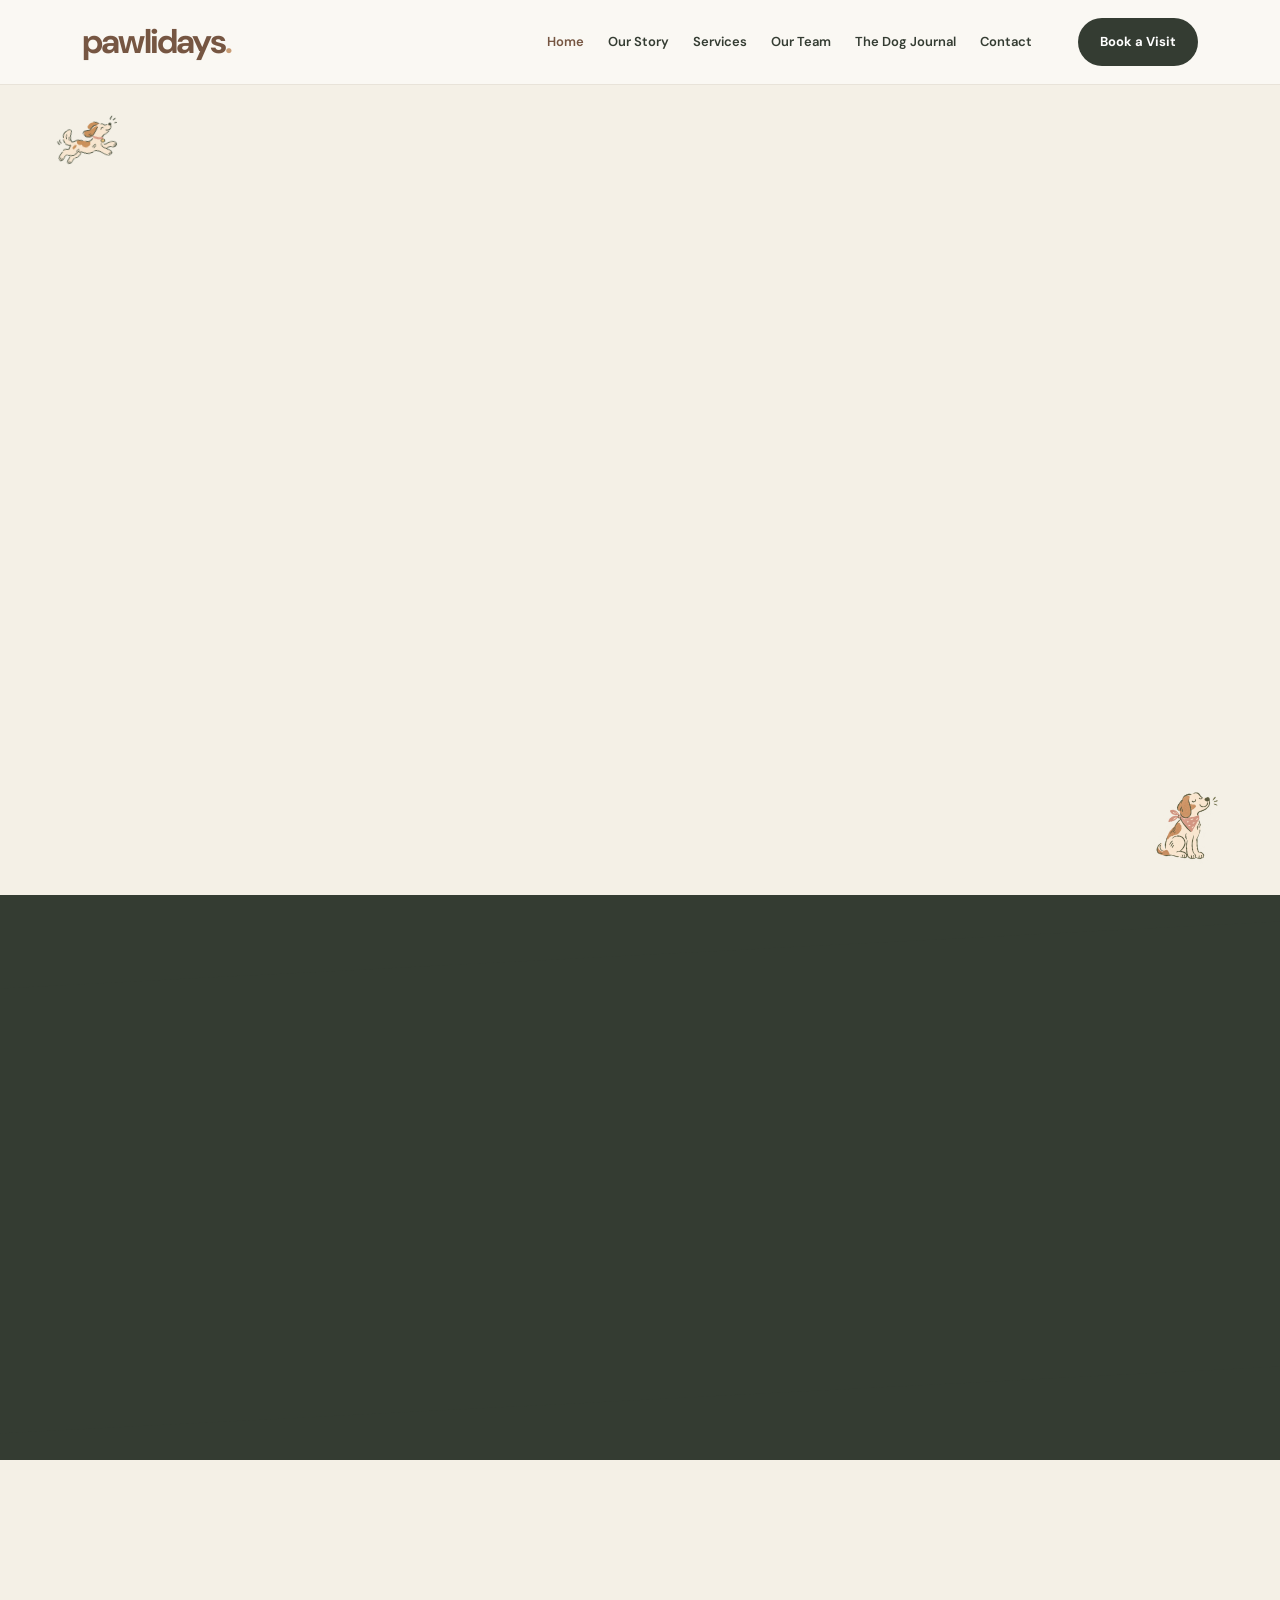
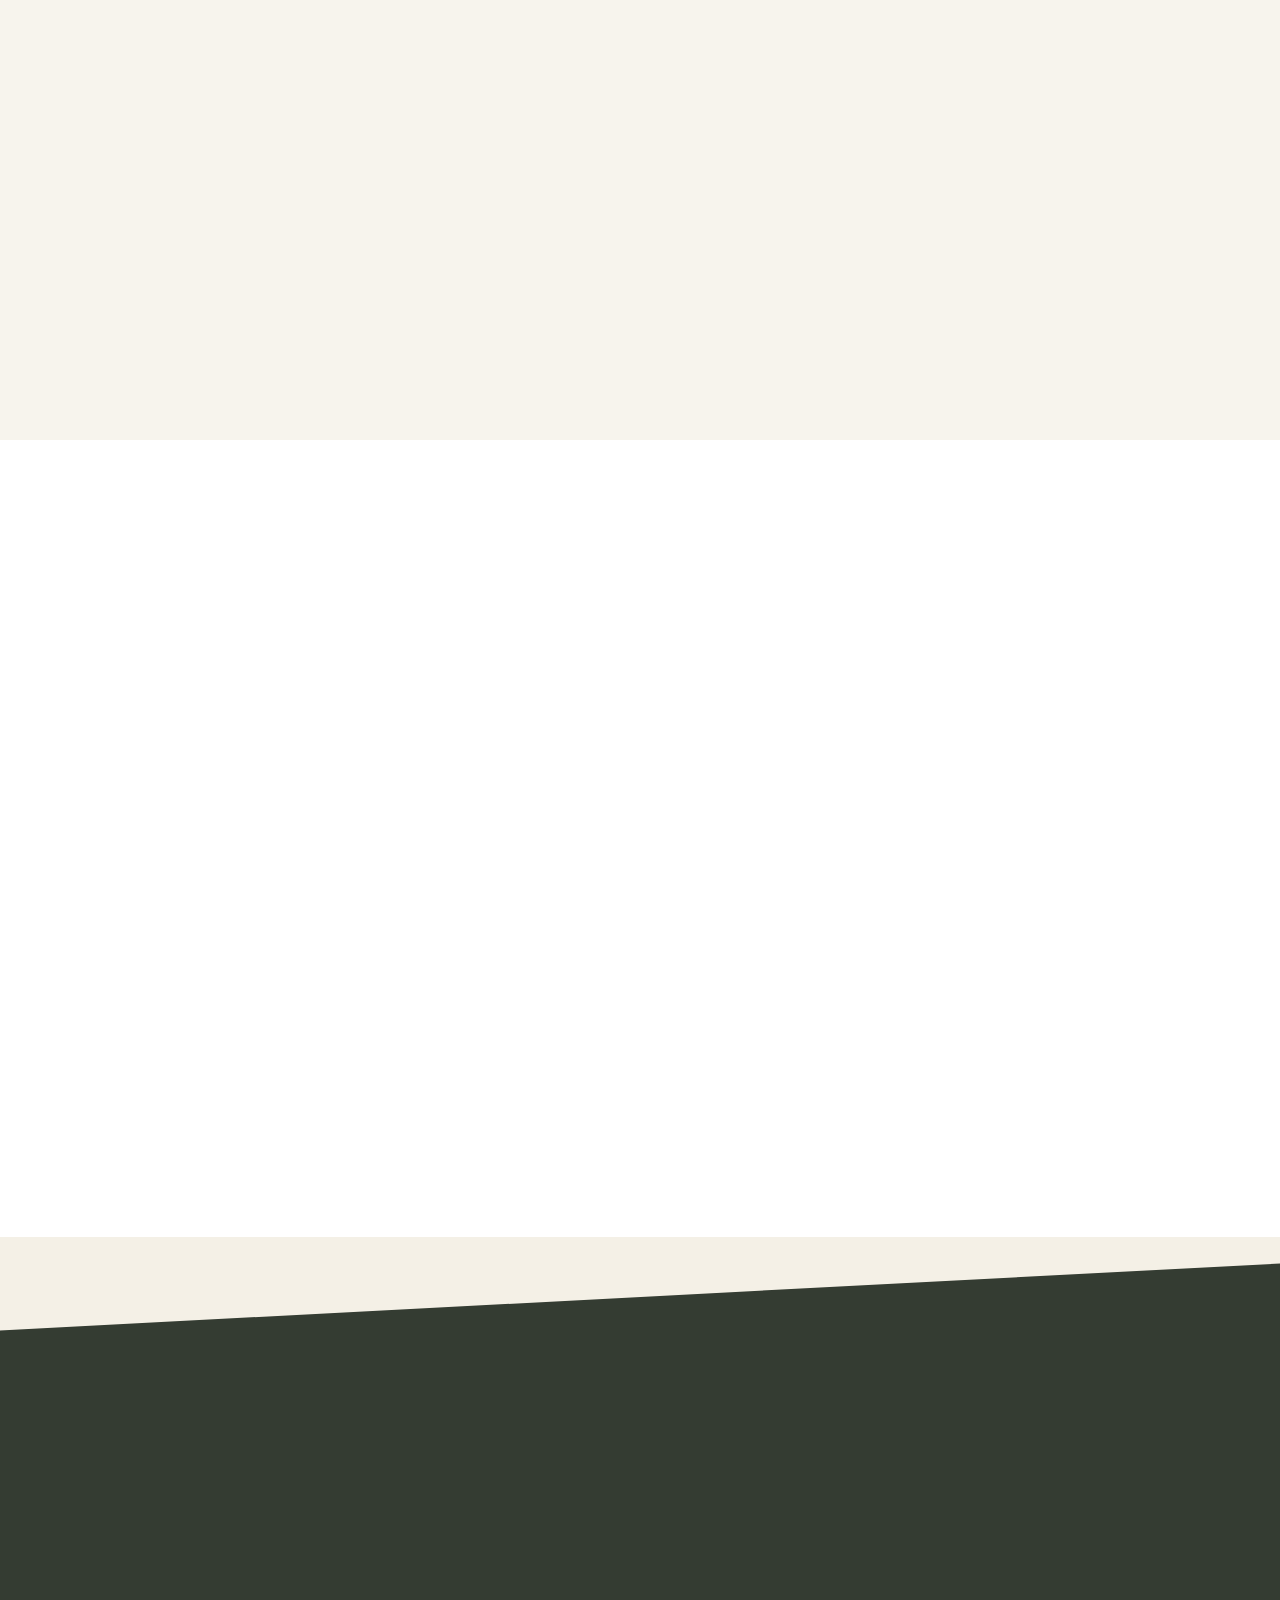
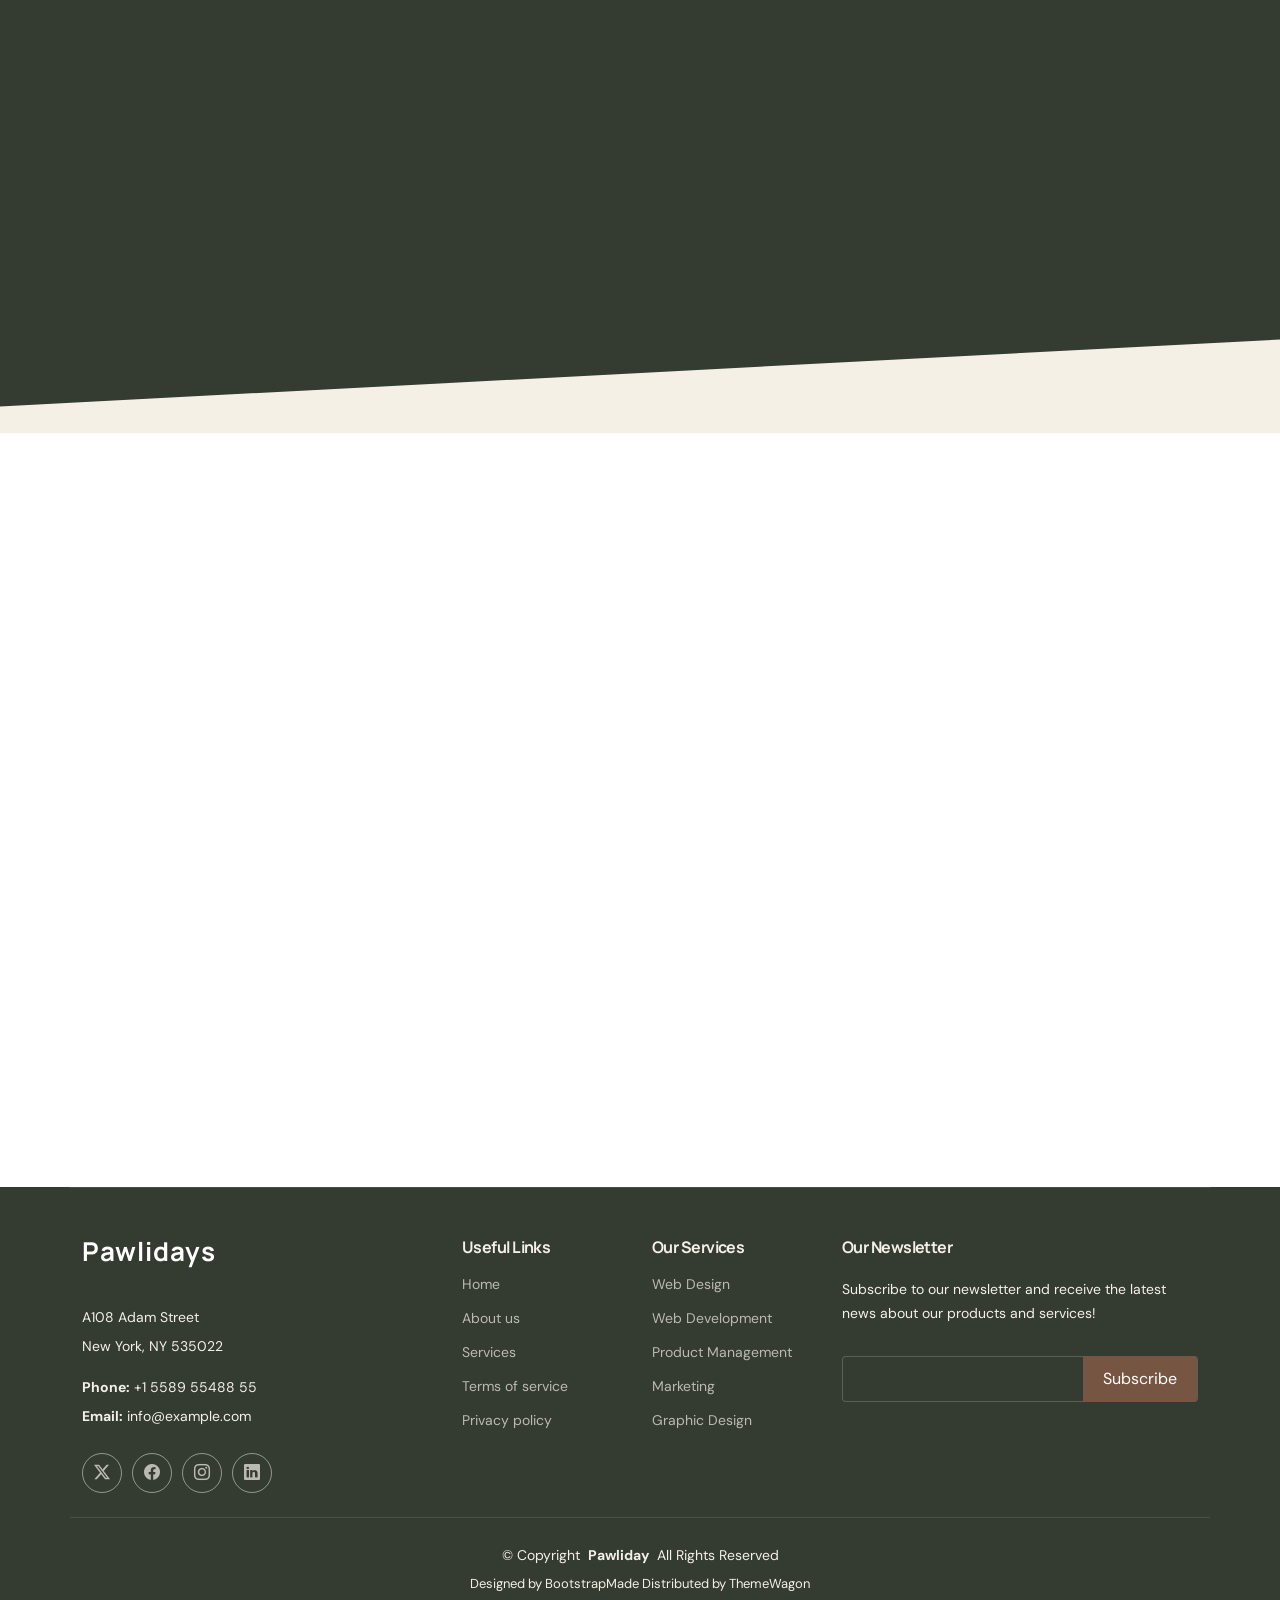
==== index.html @ a2513146 "new" ====
<!DOCTYPE html>
<html lang="en">

<head>
  <meta charset="utf-8">
  <meta content="width=device-width, initial-scale=1.0" name="viewport">
  <title>Pawlidays | Happy Days for Happy Dogs</title>
  <meta name="description" content="Pawlidays offers dog daycare, boarding, grooming and dog walking in Cyprus. A happy place for your four-legged friend.">

  <!-- Favicons -->
  <link href="assets/img/favicon.png" rel="icon">
  <link href="assets/img/apple-touch-icon.png" rel="apple-touch-icon">

  <!-- Fonts -->
 
<!-- Pawlidays Fonts -->
<link rel="preconnect" href="https://fonts.googleapis.com">
<link rel="preconnect" href="https://fonts.gstatic.com" crossorigin>

<link href="https://fonts.googleapis.com/css2?family=DM+Sans:wght@400;500;600;700&family=Manrope:wght@400;500;600;700;800&display=swap" rel="stylesheet">
  <link href="assets/vendor/bootstrap/css/bootstrap.min.css" rel="stylesheet">
  <link href="assets/vendor/bootstrap-icons/bootstrap-icons.css" rel="stylesheet">
  <link href="assets/vendor/aos/aos.css" rel="stylesheet">
  <link href="assets/vendor/glightbox/css/glightbox.min.css" rel="stylesheet">
  <link href="assets/vendor/swiper/swiper-bundle.min.css" rel="stylesheet">

  <!-- Main CSS File -->
  <link href="assets/css/main.css" rel="stylesheet">

  <!-- =======================================================
  * Template Name: Presento
  * Template URL: https://bootstrapmade.com/presento-bootstrap-corporate-template/
  * Updated: Aug 07 2024 with Bootstrap v5.3.3
  * Author: BootstrapMade.com
  * License: https://bootstrapmade.com/license/
  ======================================================== -->
</head>

<body class="index-page">

  
<header id="header" class="header paw-header d-flex align-items-center sticky-top">
  <div class="container-fluid container-xl position-relative d-flex align-items-center">

    <a href="index.html" class="logo d-flex align-items-center me-auto">
      <span class="paw-brand">pawlidays<span class="paw-brand-dot">.</span></span>
    </a>

    <nav id="navmenu" class="navmenu">
      <ul>
        <li><a href="index.html" class="active">Home</a></li>
        <li><a href="index.html#about">Our Story</a></li>
        <li><a href="index.html#services">Services</a></li>
        <li><a href="index.html#team">Our Team</a></li>
        <li><a href="blog.html">The Dog Journal</a></li>
        <li><a href="index.html#contact">Contact</a></li>
      </ul>

      <i class="mobile-nav-toggle d-xl-none bi bi-list"></i>
    </nav>

    <a class="paw-nav-button" href="index.html#contact">
      Book a Visit
    </a>

  </div>
</header>


  <main class="main">

   
<!-- PAWLIDAYS HERO -->
<section id="hero" class="paw-hero section">

  <!-- Decorative dogs -->
  <div class="paw-decorations" aria-hidden="true">
    <img src="assets/img/dog-running.png"
         class="paw-doodle paw-doodle-top" alt="">

    <img src="assets/img/dog-sitting.png"
         class="paw-doodle paw-doodle-bottom" alt="">
  </div>

  <div class="container">

    <div class="row align-items-center gy-5">

      <!-- LEFT -->
      <div class="col-lg-6" data-aos="fade-up">

        <div class="paw-hero-content">

          <h1>
            Life is better<br>
            with a little<br>
            <em>pawliday</em>
          </h1>

          <p class="paw-hero-description">
            A happy place for your four-legged best friend.
            From playful daycare and cosy overnight stays
            to grooming and outdoor adventures, we make
            every visit feel like a little holiday
          </p>

          <div class="paw-hero-actions">

            <a href="#contact" class="paw-primary-button">
              Plan Their Visit
            </a>

            <a href="#services" class="paw-secondary-link">
              Explore Our Services
            </a>

          </div>

        </div>

      </div>

      <!-- RIGHT -->
      <div class="col-lg-6" data-aos="fade-left">

        <div class="paw-hero-image-wrap">

          <img
            src="assets/img/team1.PNG"
            alt="A happy dog with its carer at Pawlidays"
            class="paw-hero-image"
          >

        </div>

      </div>

    </div>

  </div>

</section>
<!-- /PAWLIDAYS HERO -->

    <!-- About Section -->
    <section id="about" class="about section section-bg dark-background">

      <div class="container position-relative">

        <div class="row gy-5">

          <div class="content col-xl-5 d-flex flex-column" data-aos="fade-up" data-aos-delay="100">
            <h3>A second home, with a little extra wag</h3>
            <p>
              We’re creating a welcoming place where dogs can play, unwind and feel at ease — while their people feel reassured.
            </p>
            <a href="#" class="about-btn align-self-center align-self-xl-start"><span>
Explore our services
</span> <i class="bi bi-chevron-right"></i></a>
          </div>

          <div class="col-xl-7" data-aos="fade-up" data-aos-delay="200">
            <div class="row gy-4">

              <div class="col-md-6 icon-box position-relative">
                <i class="bi bi-heart"></i>
                <h4><a href="" class="stretched-link">Every dog is different</a></h4>
                <p>Care that considers temperament, routines and individual needs.</p>
              </div><!-- Icon-Box -->

              <div class="col-md-6 icon-box position-relative">
                <i class="bi bi-moon-stars"></i>
                <h4><a href="" class="stretched-link">Time to recharge</a></h4>
                <p>Quiet moments and restful spaces are just as important as play.</p>
              </div><!-- Icon-Box -->

              <div class="col-md-6 icon-box position-relative">
                <i class="bi bi-sun"></i>
                <h4><a href="" class="stretched-link">Room to play</a></h4>
                <p>Time for games, movement and social interaction at a comfortable pace.</p>
              </div><!-- Icon-Box -->

              <div class="col-md-6 icon-box position-relative">
                <i class="bi bi-chat-heart"></i>
                <h4><a href="" class="stretched-link">Clear communication</a></h4>
                <p>An easy way to discuss your dog’s routine, needs and preferences.</p>
              </div><!-- Icon-Box -->

            </div>
          </div>

        </div>

      </div>

    </section><!-- /About Section -->

    
<!-- Inside Pawlidays Section -->
<section id="inside-pawlidays" class="paw-inside section">

  <div class="container">

    <!-- Heading -->
    <div class="row align-items-end mb-5">
      <div class="col-lg-8" data-aos="fade-up">
        <h2>
          Not just dog care
         <br> <em>A place to belong</em>
        </h2>
      </div>
    </div>

    <!-- Main image and text -->
    <div class="row g-5 align-items-center">

      <div class="col-lg-7" data-aos="fade-right">
        <div class="paw-inside-image">
          <img
            src="assets/img/team3.PNG"
            alt="The Pawlidays team spending time with dogs"
            loading="lazy"
          >

          <div class="paw-inside-sticker">
            MADE FOR
            <span>HAPPY TAILS</span>
          </div>
        </div>
      </div>

      <div class="col-lg-5" data-aos="fade-left">

        <div class="paw-inside-content">

          <h3>
            Our philosophy
          </h3>

          <p>
            We know that every dog is a little
            different. Some love making new friends,
            others prefer a quiet corner and a
            familiar routine.
          </p>

          <p>
            That's why Pawlidays is built around
            understanding what makes each dog
            feel comfortable, confident and happy.
          </p>

        </div>

      </div>

    </div>

    <!-- Values -->
    <div class="row g-4 paw-inside-values">

      <div class="col-md-4" data-aos="fade-up">
        <div class="paw-inside-value">
          <i class="bi bi-heart"></i>
          <div>
            <h4>Personal care</h4>
            <p>
              Attention to every dog's
              personality and needs.
            </p>
          </div>
        </div>
      </div>

      <div class="col-md-4" data-aos="fade-up"
           data-aos-delay="100">
        <div class="paw-inside-value">
          <i class="bi bi-sun"></i>
          <div>
            <h4>Play & discover</h4>
            <p>
              Time for movement, enrichment
              and little adventures.
            </p>
          </div>
        </div>
      </div>

      <div class="col-md-4" data-aos="fade-up"
           data-aos-delay="200">
        <div class="paw-inside-value">
          <i class="bi bi-house-heart"></i>
          <div>
            <h4>Feel at home</h4>
            <p>
              Familiar routines and
              moments to relax.
            </p>
          </div>
        </div>
      </div>

    </div>

  </div>

</section>
<!-- /Inside Pawlidays Section -->


    
<!-- Services Section -->
<section id="services" class="services section paw-services">

  <div class="container">

    <!-- Section heading -->
    <div class="paw-services-heading" data-aos="fade-up">

      <h2><em>What we do</em></h2>

      <p>
        From exciting playdates to cosy overnight stays,
        we've thought of the little <br>things that make
        a big difference to your dog's day.
      </p>
    </div>

    <!-- Main services -->
    <div class="row g-4">

      <!-- Daycare -->
      <div class="col-lg-6" data-aos="fade-up"
           data-aos-delay="100">
        <a href="service-details.html#daycare"
           class="paw-service-box">

          <div class="paw-service-top">
            <i class="bi bi-sun"></i>
            <span>01 / DAYCARE</span>
          </div>

          <h3>Play, explore, repeat.</h3>

          <p>
            Fun-filled days with opportunities for
            play, socialising and well-deserved naps.
            A happy routine for curious paws.
          </p>

          <div class="paw-service-bottom">
            <span>Discover Daycare</span>
            <i class="bi bi-arrow-up-right"></i>
          </div>

        </a>
      </div>

      <!-- Boarding -->
      <div class="col-lg-6" data-aos="fade-up"
           data-aos-delay="150">
        <a href="service-details.html#boarding"
           class="paw-service-box">

          <div class="paw-service-top">
            <i class="bi bi-moon-stars"></i>
            <span>02 / BOARDING</span>
          </div>

          <h3>A home away from home.</h3>

          <p>
            Comfortable overnight stays, familiar
            routines and plenty of attention.
            Because holidays should feel good
            for everyone.
          </p>

          <div class="paw-service-bottom">
            <span>Discover Boarding</span>
            <i class="bi bi-arrow-up-right"></i>
          </div>

        </a>
      </div>

      <!-- Grooming -->
      <div class="col-lg-6" data-aos="fade-up"
           data-aos-delay="200">
        <a href="service-details.html#grooming"
           class="paw-service-box">

          <div class="paw-service-top">
            <i class="bi bi-stars"></i>
            <span>03 / GROOMING</span>
          </div>

          <h3>Fresh looks, happy tails.</h3>

          <p>
            Gentle grooming, refreshing baths and
            a little extra pampering to help your
            dog look and feel their best.
          </p>

          <div class="paw-service-bottom">
            <span>Discover Grooming</span>
            <i class="bi bi-arrow-up-right"></i>
          </div>

        </a>
      </div>

      <!-- Walking -->
      <div class="col-lg-6" data-aos="fade-up"
           data-aos-delay="250">
        <a href="service-details.html#walking"
           class="paw-service-box">

          <div class="paw-service-top">
            <i class="bi bi-signpost-split"></i>
            <span>04 / DOG WALKING</span>
          </div>

          <h3>Every walk's an adventure.</h3>

          <p>
            Fresh air, new scents and plenty of
            tail-wagging moments. Enjoyable walks
            adapted to your dog's energy and pace.
          </p>

          <div class="paw-service-bottom">
            <span>Discover Walking</span>
            <i class="bi bi-arrow-up-right"></i>
          </div>

        </a>
      </div>

    </div>

    <!-- Bottom CTA -->
    <div class="paw-services-footer" data-aos="fade-up">
      <div>
        <h3>Let's find their perfect pawliday</h3>
      </div>

      <a href="index.html#contact" class="paw-services-cta">
        Get in Touch
      </a>
    </div>

  </div>
</section>
<!-- /Services Section -->


    <!-- Portfolio Section -->
    <section id="portfolio" class="portfolio section">

      <!-- Section Title -->
      <div class="container section-title" data-aos="fade-up">
        <h2>Gallery</h2>
      </div><!-- End Section Title -->

      <div class="container">

        <div class="isotope-layout" data-default-filter="*" data-layout="masonry" data-sort="original-order">

          <ul class="portfolio-filters isotope-filters" data-aos="fade-up" data-aos-delay="100">
            <li data-filter="*" class="filter-active">All</li>
            <li data-filter=".filter-app">App</li>
            <li data-filter=".filter-product">Product</li>
            <li data-filter=".filter-branding">Branding</li>
            <li data-filter=".filter-books">Books</li>
          </ul><!-- End Portfolio Filters -->

          <div class="row gy-4 isotope-container" data-aos="fade-up" data-aos-delay="200">

            <div class="col-lg-4 col-md-6 portfolio-item isotope-item filter-app">
              <div class="portfolio-content h-100">
                <img src="assets/img/dog_sleeping.PNG" class="img-fluid" alt="">
                <div class="portfolio-info">
                  <h4>App 1</h4>
                  <p>Lorem ipsum, dolor sit amet consectetur</p>
                  <a href="assets/img/dog_sleeping.PNG" data-gallery="portfolio-gallery-app" class="glightbox preview-link"><i class="bi bi-zoom-in"></i></a>
                  <a href="portfolio-details.html" title="More Details" class="details-link"><i class="bi bi-link-45deg"></i></a>
                </div>
              </div>
            </div><!-- End Portfolio Item -->

            <div class="col-lg-4 col-md-6 portfolio-item isotope-item filter-product">
              <div class="portfolio-content h-100">
                <img src="assets/img/dog_sofa.PNG" class="img-fluid" alt="">
                <div class="portfolio-info">
                  <h4>Product 1</h4>
                  <p>Lorem ipsum, dolor sit amet consectetur</p>
                  <a href="assets/img/dog_sofa.PNG" data-gallery="portfolio-gallery-product" class="glightbox preview-link"><i class="bi bi-zoom-in"></i></a>
                  <a href="portfolio-details.html" title="More Details" class="details-link"><i class="bi bi-link-45deg"></i></a>
                </div>
              </div>
            </div><!-- End Portfolio Item -->

            <div class="col-lg-4 col-md-6 portfolio-item isotope-item filter-branding">
              <div class="portfolio-content h-100">
                <img src="assets/img/smiling_dog.PNG" class="img-fluid" alt="">
                <div class="portfolio-info">
                  <h4>Branding 1</h4>
                  <p>Lorem ipsum, dolor sit amet consectetur</p>
                  <a href="assets/img/smiling_dog.PNG" title="Branding 1" data-gallery="portfolio-gallery-branding" class="glightbox preview-link"><i class="bi bi-zoom-in"></i></a>
                  <a href="portfolio-details.html" title="More Details" class="details-link"><i class="bi bi-link-45deg"></i></a>
                </div>
              </div>
            </div><!-- End Portfolio Item -->

            <div class="col-lg-4 col-md-6 portfolio-item isotope-item filter-books">
              <div class="portfolio-content h-100">
                <img src="assets/img/dogs_together4.PNG" class="img-fluid" alt="">
                <div class="portfolio-info">
                  <h4>Books 1</h4>
                  <p>Lorem ipsum, dolor sit amet consectetur</p>
                  <a href="assets/img/dogs_together4.PNG" title="Branding 1" data-gallery="portfolio-gallery-book" class="glightbox preview-link"><i class="bi bi-zoom-in"></i></a>
                  <a href="portfolio-details.html" title="More Details" class="details-link"><i class="bi bi-link-45deg"></i></a>
                </div>
              </div>
            </div><!-- End Portfolio Item -->

            <div class="col-lg-4 col-md-6 portfolio-item isotope-item filter-app">
              <div class="portfolio-content h-100">
                <img src="assets/img/dogs_together3.PNG" class="img-fluid" alt="">
                <div class="portfolio-info">
                  <h4>App 2</h4>
                  <p>Lorem ipsum, dolor sit amet consectetur</p>
                  <a href="assets/img/dogs_together3.PNG" title="App 2" data-gallery="portfolio-gallery-app" class="glightbox preview-link"><i class="bi bi-zoom-in"></i></a>
                  <a href="portfolio-details.html" title="More Details" class="details-link"><i class="bi bi-link-45deg"></i></a>
                </div>
              </div>
            </div><!-- End Portfolio Item -->

            <div class="col-lg-4 col-md-6 portfolio-item isotope-item filter-product">
              <div class="portfolio-content h-100">
                <img src="assets/img/grooming1.PNG" class="img-fluid" alt="">
                <div class="portfolio-info">
                  <h4>Product 2</h4>
                  <p>Lorem ipsum, dolor sit amet consectetur</p>
                  <a href="assets/img/grooming1.PNG" title="Product 2" data-gallery="portfolio-gallery-product" class="glightbox preview-link"><i class="bi bi-zoom-in"></i></a>
                  <a href="portfolio-details.html" title="More Details" class="details-link"><i class="bi bi-link-45deg"></i></a>
                </div>
              </div>
            </div><!-- End Portfolio Item -->

            <div class="col-lg-4 col-md-6 portfolio-item isotope-item filter-branding">
              <div class="portfolio-content h-100">
                <img src="assets/img/walking1.PNG" class="img-fluid" alt="">
                <div class="portfolio-info">
                  <h4>Branding 2</h4>
                  <p>Lorem ipsum, dolor sit amet consectetur</p>
                  <a href="assets/img/walking1.PNG" title="Branding 2" data-gallery="portfolio-gallery-branding" class="glightbox preview-link"><i class="bi bi-zoom-in"></i></a>
                  <a href="portfolio-details.html" title="More Details" class="details-link"><i class="bi bi-link-45deg"></i></a>
                </div>
              </div>
            </div><!-- End Portfolio Item -->

            <div class="col-lg-4 col-md-6 portfolio-item isotope-item filter-books">
              <div class="portfolio-content h-100">
                <img src="assets/img/dogs_together5.PNG" class="img-fluid" alt="">
                <div class="portfolio-info">
                  <h4>Books 2</h4>
                  <p>Lorem ipsum, dolor sit amet consectetur</p>
                  <a href="assets/img/dogs_together5.PNG" title="Branding 2" data-gallery="portfolio-gallery-book" class="glightbox preview-link"><i class="bi bi-zoom-in"></i></a>
                  <a href="portfolio-details.html" title="More Details" class="details-link"><i class="bi bi-link-45deg"></i></a>
                </div>
              </div>
            </div><!-- End Portfolio Item -->

            <div class="col-lg-4 col-md-6 portfolio-item isotope-item filter-app">
              <div class="portfolio-content h-100">
                <img src="assets/img/dogs_together2.PNG" class="img-fluid" alt="">
                <div class="portfolio-info">
                  <h4>App 3</h4>
                  <p>Lorem ipsum, dolor sit amet consectetur</p>
                  <a href="assets/img/dogs_together2.PNG" title="App 3" data-gallery="portfolio-gallery-app" class="glightbox preview-link"><i class="bi bi-zoom-in"></i></a>
                  <a href="portfolio-details.html" title="More Details" class="details-link"><i class="bi bi-link-45deg"></i></a>
                </div>
              </div>
            </div><!-- End Portfolio Item -->
          </div><!-- End Portfolio Container -->

        </div>

      </div>

    </section><!-- /Portfolio Section -->

    <!-- Testimonials Section -->
    <section id="testimonials" class="testimonials section">

      <!-- Section Title -->
      <div class="container section-title" data-aos="fade-up">
        <h2>Testimonials</h2>
        <p>What people say about us</p>
      </div><!-- End Section Title -->

      <div class="container" data-aos="fade-up" data-aos-delay="100">

        <div class="swiper init-swiper">
          <script type="application/json" class="swiper-config">
            {
              "loop": true,
              "speed": 600,
              "autoplay": {
                "delay": 5000
              },
              "slidesPerView": "auto",
              "pagination": {
                "el": ".swiper-pagination",
                "type": "bullets",
                "clickable": true
              },
              "breakpoints": {
                "320": {
                  "slidesPerView": 1,
                  "spaceBetween": 40
                },
                "1200": {
                  "slidesPerView": 3,
                  "spaceBetween": 10
                }
              }
            }
          </script>
          <div class="swiper-wrapper">

            <div class="swiper-slide">
              <div class="testimonial-item">
                <img src="assets/img/testimonials/testimonials-1.jpg" class="testimonial-img" alt="">
                <h3>Saul Goodman</h3>
                <div class="stars">
                  <i class="bi bi-star-fill"></i><i class="bi bi-star-fill"></i><i class="bi bi-star-fill"></i><i class="bi bi-star-fill"></i><i class="bi bi-star-fill"></i>
                </div>
                <p>
                  <i class="bi bi-quote quote-icon-left"></i>
                  <span>Our dog settled in so comfortably. We loved the thoughtful updates and the calm, welcoming atmosphere.</span>
                  <i class="bi bi-quote quote-icon-right"></i>
                </p>
              </div>
            </div><!-- End testimonial item -->

            <div class="swiper-slide">
              <div class="testimonial-item">
                <img src="assets/img/testimonials/testimonials-2.jpg" class="testimonial-img" alt="">
                <h3>Sara Wilsson</h3>
                <div class="stars">
                  <i class="bi bi-star-fill"></i><i class="bi bi-star-fill"></i><i class="bi bi-star-fill"></i><i class="bi bi-star-fill"></i><i class="bi bi-star-fill"></i>
                </div>
                <p>
                  <i class="bi bi-quote quote-icon-left"></i>
                  <span>It was reassuring to know our pup’s routine was understood, right down to the little details.</span>
                  <i class="bi bi-quote quote-icon-right"></i>
                </p>
              </div>
            </div><!-- End testimonial item -->

            <div class="swiper-slide">
              <div class="testimonial-item">
                <img src="assets/img/testimonials/testimonials-3.jpg" class="testimonial-img" alt="">
                <h3>Jena Karlis</h3>
                <div class="stars">
                  <i class="bi bi-star-fill"></i><i class="bi bi-star-fill"></i><i class="bi bi-star-fill"></i><i class="bi bi-star-fill"></i><i class="bi bi-star-fill"></i>
                </div>
                <p>
                  <i class="bi bi-quote quote-icon-left"></i>
                  <span>Such a lovely experience — gentle care, clear communication and one very happy dog.</span>
                  <i class="bi bi-quote quote-icon-right"></i>
                </p>
              </div>
            </div><!-- End testimonial item -->

            <div class="swiper-slide">
              <div class="testimonial-item">
                <img src="assets/img/testimonials/testimonials-4.jpg" class="testimonial-img" alt="">
                <h3>Matt Brandon</h3>
                <div class="stars">
                  <i class="bi bi-star-fill"></i><i class="bi bi-star-fill"></i><i class="bi bi-star-fill"></i><i class="bi bi-star-fill"></i><i class="bi bi-star-fill"></i>
                </div>
                <p>
                  <i class="bi bi-quote quote-icon-left"></i>
                  <span>“Bella absolutely loves her daycare days! She's always so excited when we arrive and comes home happy and ready for a nap. It's such a relief knowing she's having fun while I'm at work.”</span>
                  <i class="bi bi-quote quote-icon-right"></i>
                </p>
              </div>
            </div><!-- End testimonial item -->

            <div class="swiper-slide">
              <div class="testimonial-item">
                <img src="assets/img/testimonials/testimonials-5.jpg" class="testimonial-img" alt="">
                <h3>John Larson</h3>
                <div class="stars">
                  <i class="bi bi-star-fill"></i><i class="bi bi-star-fill"></i><i class="bi bi-star-fill"></i><i class="bi bi-star-fill"></i><i class="bi bi-star-fill"></i>
                </div>
                <p>
                  <i class="bi bi-quote quote-icon-left"></i>
                  <span>“Teddy came back looking adorable and smelling amazing! What I appreciated most was how patient and gentle everyone was with him. We'll definitely be coming back.”</span>
                  <i class="bi bi-quote quote-icon-right"></i>
                </p>
              </div>
            </div><!-- End testimonial item -->

          </div>
          <div class="swiper-pagination"></div>
        </div>

      </div>

    </section><!-- /Testimonials Section -->

    
<!-- Pricing Section -->
<section id="pricing" class="pricing section paw-pricing">

  <div class="container section-title" data-aos="fade-up">
    <h2>Care that fits their day.</h2>
    <p>
      Every dog is different. Explore our care options
      and get in touch for availability and pricing.
    </p>
  </div>

  <div class="container">
    <div class="row g-4">

      <!-- Daycare -->
      <div class="col-lg-4 col-md-6" data-aos="fade-up">
        <div class="pricing-item">

          <span class="paw-price-label">01 / DAYCARE</span>

          <h3>Happy Day Visits</h3>

          <p>
            A day of play, attention and relaxation
            while you're busy with yours.
          </p>

          <ul>
            <li><i class="bi bi-check2"></i> Play and activities</li>
            <li><i class="bi bi-check2"></i> Rest and quiet time</li>
            <li><i class="bi bi-check2"></i> Individual care needs</li>
          </ul>

          <div class="paw-price-bottom">
            <span>Pricing on enquiry</span>
            <a href="#contact" class="buy-btn">
              Enquire Now
              <i class="bi bi-arrow-up-right"></i>
            </a>
          </div>

        </div>
      </div>

      <!-- Boarding -->
      <div class="col-lg-4 col-md-6" data-aos="fade-up"
           data-aos-delay="100">
        <div class="pricing-item">

          <span class="paw-price-label">02 / BOARDING</span>

          <h3>Cosy Overnight Stays</h3>

          <p>
            A comfortable place for your dog
            while you're away from home.
          </p>

          <ul>
            <li><i class="bi bi-check2"></i> Overnight care</li>
            <li><i class="bi bi-check2"></i> Familiar routines</li>
            <li><i class="bi bi-check2"></i> Rest and attention</li>
          </ul>

          <div class="paw-price-bottom">
            <span>Pricing on enquiry</span>
            <a href="#contact" class="buy-btn">
              Enquire Now
              <i class="bi bi-arrow-up-right"></i>
            </a>
          </div>

        </div>
      </div>

      <!-- Grooming and Walking -->
      <div class="col-lg-4 col-md-6" data-aos="fade-up"
           data-aos-delay="200">
        <div class="pricing-item">

          <span class="paw-price-label">03 / EXTRA CARE</span>

          <h3>Fresh & Happy</h3>

          <p>
            From grooming sessions to outdoor
            walks, little extras make a big difference.
          </p>

          <ul>
            <li><i class="bi bi-check2"></i> Grooming services</li>
            <li><i class="bi bi-check2"></i> Dog walking</li>
            <li><i class="bi bi-check2"></i> Personalised arrangements</li>
          </ul>

          <div class="paw-price-bottom">
            <span>Pricing on enquiry</span>
            <a href="#contact" class="buy-btn">
              Enquire Now
              <i class="bi bi-arrow-up-right"></i>
            </a>
          </div>

        </div>
      </div>

    </div>
  </div>

</section>
<!-- /Pricing Section -->

    <!-- Faq Section -->
    <section id="faq" class="faq section">

      <!-- Section Title -->
      <div class="container section-title" data-aos="fade-up">
        <h2>Frequently Asked Questions</h2>
      </div><!-- End Section Title -->

      <div class="container">

        <div class="row justify-content-center">

          <div class="col-lg-10" data-aos="fade-up" data-aos-delay="100">

            <div class="faq-container">

              <div class="faq-item faq-active">
                <h3>What services will Pawlidays offer?</h3>
                <div class="faq-content">
                  <p>Our concept brings together dog daycare, overnight boarding, grooming and walks.</p>
                </div>
                <i class="faq-toggle bi bi-chevron-right"></i>
              </div><!-- End Faq item-->

              <div class="faq-item">
                <h3>Can I tell you about my dog’s routine?</h3>
                <div class="faq-content">
                  <p>Absolutely. Sharing feeding, rest, exercise and behavioural preferences helps us plan suitable care.</p>
                </div>
                <i class="faq-toggle bi bi-chevron-right"></i>
              </div><!-- End Faq item-->

              <div class="faq-item">
                <h3>Is Pawlidays suitable for every dog?</h3>
                <div class="faq-content">
                  <p>We aim to understand each dog’s temperament and needs before confirming a care arrangement.</p>
                </div>
                <i class="faq-toggle bi bi-chevron-right"></i>
              </div><!-- End Faq item-->

              <div class="faq-item">
                <h3>How do I ask about a booking?</h3>
                <div class="faq-content">
                  <p>Use the contact section to tell us which service you need and when.</p>
                </div>
                <i class="faq-toggle bi bi-chevron-right"></i>
              </div><!-- End Faq item-->

              <div class="faq-item">
                <h3>Where in Cyprus are you based?</h3>
                <div class="faq-content">
                  <p>The project is based in Cyprus. Exact premises and opening details will be confirmed as the concept develops.</p>
                </div>
                <i class="faq-toggle bi bi-chevron-right"></i>
              </div><!-- End Faq item-->
            </div>
          </div><!-- End Faq Column-->
        </div>
      </div>

    </section><!-- /Faq Section -->

    <!-- Team Section -->
    <section id="team" class="team section section-bg dark-background">

      <!-- Section Title -->
      <div class="container section-title" data-aos="fade-up">
        <h2>Team</h2>
        <p>Meet our team, who will look after your pets with the utmost care and affection.</p>
      </div><!-- End Section Title -->

      <div class="container">

        <div class="row gy-4">

          <div class="col-lg-3 col-md-6 d-flex align-items-stretch" data-aos="fade-up" data-aos-delay="100">
            <div class="team-member">
              <div class="member-img">
                <img src="assets/img/team/team-1.PNG" class="img-fluid" alt="">
                <div class="social">
                  <a href=""><i class="bi bi-twitter-x"></i></a>
                  <a href=""><i class="bi bi-facebook"></i></a>
                  <a href=""><i class="bi bi-instagram"></i></a>
                  <a href=""><i class="bi bi-linkedin"></i></a>
                </div>
              </div>
              <div class="member-info">
                <h4>Walter White</h4>
                <span>Chief Executive Officer</span>
              </div>
            </div>
          </div><!-- End Team Member -->

          <div class="col-lg-3 col-md-6 d-flex align-items-stretch" data-aos="fade-up" data-aos-delay="200">
            <div class="team-member">
              <div class="member-img">
                <img src="assets/img/team/team-2.PNG" class="img-fluid" alt="">
                <div class="social">
                  <a href=""><i class="bi bi-twitter-x"></i></a>
                  <a href=""><i class="bi bi-facebook"></i></a>
                  <a href=""><i class="bi bi-instagram"></i></a>
                  <a href=""><i class="bi bi-linkedin"></i></a>
                </div>
              </div>
              <div class="member-info">
                <h4>Sarah Jhonson</h4>
                <span>Professional Groomer</span>
              </div>
            </div>
          </div><!-- End Team Member -->

          <div class="col-lg-3 col-md-6 d-flex align-items-stretch" data-aos="fade-up" data-aos-delay="300">
            <div class="team-member">
              <div class="member-img">
                <img src="assets/img/team/team-3.jpg" class="img-fluid" alt="">
                <div class="social">
                  <a href=""><i class="bi bi-twitter-x"></i></a>
                  <a href=""><i class="bi bi-facebook"></i></a>
                  <a href=""><i class="bi bi-instagram"></i></a>
                  <a href=""><i class="bi bi-linkedin"></i></a>
                </div>
              </div>
              <div class="member-info">
                <h4>William Anderson</h4>
                <span>CTO</span>
              </div>
            </div>
          </div><!-- End Team Member -->

          <div class="col-lg-3 col-md-6 d-flex align-items-stretch" data-aos="fade-up" data-aos-delay="400">
            <div class="team-member">
              <div class="member-img">
                <img src="assets/img/team/team-4.PNG" class="img-fluid" alt="">
                <div class="social">
                  <a href=""><i class="bi bi-twitter-x"></i></a>
                  <a href=""><i class="bi bi-facebook"></i></a>
                  <a href=""><i class="bi bi-instagram"></i></a>
                  <a href=""><i class="bi bi-linkedin"></i></a>
                </div>
              </div>
              <div class="member-info">
                <h4>Amanda Jepson</h4>
                <span>Accountant</span>
              </div>
            </div>
          </div><!-- End Team Member -->
        </div>
      </div>
    </section><!-- /Team Section -->

    <!-- Contact Section -->
    <section id="contact" class="contact section">

      <!-- Section Title -->
      <div class="container section-title" data-aos="fade-up">
        <h2>Let’s talk about your dog</h2>
        <p>Questions about daycare, boarding or grooming? Tell us what you’re looking for.</p>
      </div><!-- End Section Title -->

      <div class="container" data-aos="fade-up" data-aos-delay="100">

        <div class="row gy-4">
          <div class="col-lg-6 ">
            <div class="row gy-4">

              <div class="col-lg-12">
                <div class="info-item d-flex flex-column justify-content-center align-items-center" data-aos="fade-up" data-aos-delay="200">
                  <i class="bi bi-geo-alt"></i>
                  <h3>Address</h3>
                  <p>Cyprus · details to be announced</p>
                </div>
              </div><!-- End Info Item -->

              <div class="col-md-6">
                <div class="info-item d-flex flex-column justify-content-center align-items-center" data-aos="fade-up" data-aos-delay="300">
                  <i class="bi bi-telephone"></i>
                  <h3>Call Us</h3>
                  <p>+1 5589 55488 55</p>
                </div>
              </div><!-- End Info Item -->

              <div class="col-md-6">
                <div class="info-item d-flex flex-column justify-content-center align-items-center" data-aos="fade-up" data-aos-delay="400">
                  <i class="bi bi-envelope"></i>
                  <h3>Email Us</h3>
                  <p>info@example.com</p>
                </div>
              </div><!-- End Info Item -->

            </div>
          </div>

          <div class="col-lg-6">
            <form action="forms/contact.php" method="post" class="php-email-form" data-aos="fade-up" data-aos-delay="500">
              <div class="row gy-4">

                <div class="col-md-6">
                  <input type="text" name="name" class="form-control" placeholder="Your Name" required="">
                </div>

                <div class="col-md-6 ">
                  <input type="email" class="form-control" name="email" placeholder="Your Email" required="">
                </div>

                <div class="col-md-12">
                  <input type="text" class="form-control" name="subject" placeholder="Subject" required="">
                </div>

                <div class="col-md-12">
                  <textarea class="form-control" name="message" rows="4" placeholder="Message" required=""></textarea>
                </div>

                <div class="col-md-12 text-center">
                  <div class="loading">Loading</div>
                  <div class="error-message"></div>
                  <div class="sent-message">Your message has been sent. Thank you!</div>

                  <button type="submit">Send Message</button>
                </div>

              </div>
            </form>
          </div><!-- End Contact Form -->

        </div>

      </div>

    </section><!-- /Contact Section -->

  </main>

  <footer id="footer" class="footer dark-background">

    <div class="container footer-top">
      <div class="row gy-4">
        <div class="col-lg-4 col-md-6 footer-about">
          <a href="index.html" class="logo d-flex align-items-center">
            <span class="sitename">Pawlidays</span>
          </a>
          <div class="footer-contact pt-3">
            <p>A108 Adam Street</p>
            <p>New York, NY 535022</p>
            <p class="mt-3"><strong>Phone:</strong> <span>+1 5589 55488 55</span></p>
            <p><strong>Email:</strong> <span>info@example.com</span></p>
          </div>
          <div class="social-links d-flex mt-4">
            <a href=""><i class="bi bi-twitter-x"></i></a>
            <a href=""><i class="bi bi-facebook"></i></a>
            <a href=""><i class="bi bi-instagram"></i></a>
            <a href=""><i class="bi bi-linkedin"></i></a>
          </div>
        </div>

        <div class="col-lg-2 col-md-3 footer-links">
          <h4>Useful Links</h4>
          <ul>
            <li><a href="#">Home</a></li>
            <li><a href="#">About us</a></li>
            <li><a href="#">Services</a></li>
            <li><a href="#">Terms of service</a></li>
            <li><a href="#">Privacy policy</a></li>
          </ul>
        </div>

        <div class="col-lg-2 col-md-3 footer-links">
          <h4>Our Services</h4>
          <ul>
            <li><a href="#">Web Design</a></li>
            <li><a href="#">Web Development</a></li>
            <li><a href="#">Product Management</a></li>
            <li><a href="#">Marketing</a></li>
            <li><a href="#">Graphic Design</a></li>
          </ul>
        </div>

        <div class="col-lg-4 col-md-12 footer-newsletter">
          <h4>Our Newsletter</h4>
          <p>Subscribe to our newsletter and receive the latest news about our products and services!</p>
          <form action="forms/newsletter.php" method="post" class="php-email-form">
            <div class="newsletter-form"><input type="email" name="email"><input type="submit" value="Subscribe"></div>
            <div class="loading">Loading</div>
            <div class="error-message"></div>
            <div class="sent-message">Your subscription request has been sent. Thank you!</div>
          </form>
        </div>

      </div>
    </div>

    <div class="container copyright text-center mt-4">
      <p>© <span>Copyright</span> <strong class="px-1 sitename">Pawliday</strong> <span>All Rights Reserved</span></p>
      <div class="credits">
        <!-- All the links in the footer should remain intact. -->
        <!-- You can delete the links only if you've purchased the pro version. -->
        <!-- Licensing information: https://bootstrapmade.com/license/ -->
        <!-- Purchase the pro version with working PHP/AJAX contact form: [buy-url] -->
        Designed by <a href="https://bootstrapmade.com/">BootstrapMade</a> Distributed by <a href=“https://themewagon.com>ThemeWagon
      </div>
    </div>

  </footer>

  <!-- Scroll Top -->
  <a href="#" id="scroll-top" class="scroll-top d-flex align-items-center justify-content-center"><i class="bi bi-arrow-up-short"></i></a>

  <!-- Vendor JS Files -->
  <script src="assets/vendor/bootstrap/js/bootstrap.bundle.min.js"></script>
  <script src="assets/vendor/php-email-form/validate.js"></script>
  <script src="assets/vendor/aos/aos.js"></script>
  <script src="assets/vendor/glightbox/js/glightbox.min.js"></script>
  <script src="assets/vendor/swiper/swiper-bundle.min.js"></script>
  <script src="assets/vendor/purecounter/purecounter_vanilla.js"></script>
  <script src="assets/vendor/imagesloaded/imagesloaded.pkgd.min.js"></script>
  <script src="assets/vendor/isotope-layout/isotope.pkgd.min.js"></script>

  <!-- Main JS File -->
  <script src="assets/js/main.js"></script>

</body>

</html>
---- assets/css/main.css ----
/**
* Template Name: Presento
* Template URL: https://bootstrapmade.com/presento-bootstrap-corporate-template/
* Updated: Aug 07 2024 with Bootstrap v5.3.3
* Author: BootstrapMade.com
* License: https://bootstrapmade.com/license/
*/

/*--------------------------------------------------------------
# Font & Color Variables
# Help: https://bootstrapmade.com/color-system/
--------------------------------------------------------------*/
/* Fonts */
:root {
  --default-font: "Roboto",  system-ui, -apple-system, "Segoe UI", Roboto, "Helvetica Neue", Arial, "Noto Sans", "Liberation Sans", sans-serif, "Apple Color Emoji", "Segoe UI Emoji", "Segoe UI Symbol", "Noto Color Emoji";
  --heading-font: "Raleway",  sans-serif;
  --nav-font: "Poppins",  sans-serif;
}

/* Global Colors - The following color variables are used throughout the website. Updating them here will change the color scheme of the entire website */
:root { 
  --background-color: #ffffff; /* Background color for the entire website, including individual sections */
  --default-color: #444444; /* Default color used for the majority of the text content across the entire website */
  --heading-color: #111111; /* Color for headings, subheadings and title throughout the website */
  --accent-color: #e03a3c; /* Accent color that represents your brand on the website. It's used for buttons, links, and other elements that need to stand out */
  --surface-color: #ffffff; /* The surface color is used as a background of boxed elements within sections, such as cards, icon boxes, or other elements that require a visual separation from the global background. */
  --contrast-color: #ffffff; /* Contrast color for text, ensuring readability against backgrounds of accent, heading, or default colors. */
}

/* Nav Menu Colors - The following color variables are used specifically for the navigation menu. They are separate from the global colors to allow for more customization options */
:root {
  --nav-color: #212529;  /* The default color of the main navmenu links */
  --nav-hover-color: #e03a3c; /* Applied to main navmenu links when they are hovered over or active */
  --nav-mobile-background-color: #ffffff; /* Used as the background color for mobile navigation menu */
  --nav-dropdown-background-color: #ffffff; /* Used as the background color for dropdown items that appear when hovering over primary navigation items */
  --nav-dropdown-color: #212529; /* Used for navigation links of the dropdown items in the navigation menu. */
  --nav-dropdown-hover-color: #e03a3c; /* Similar to --nav-hover-color, this color is applied to dropdown navigation links when they are hovered over. */
}

/* Color Presets - These classes override global colors when applied to any section or element, providing reuse of the sam color scheme. */

.light-background {
  --background-color: #f9f9f9;
  --surface-color: #ffffff;
}

.dark-background {
  --background-color: #1b1b1b;
  --default-color: #ffffff;
  --heading-color: #ffffff;
  --surface-color: #353535;
  --contrast-color: #ffffff;
}

/* Smooth scroll */
:root {
  scroll-behavior: smooth;
}

/*--------------------------------------------------------------
# General Styling & Shared Classes
--------------------------------------------------------------*/
body {
  color: var(--default-color);
  background-color: var(--background-color);
  font-family: var(--default-font);
}

a {
  color: var(--accent-color);
  text-decoration: none;
  transition: 0.3s;
}

a:hover {
  color: color-mix(in srgb, var(--accent-color), transparent 25%);
  text-decoration: none;
}

h1,
h2,
h3,
h4,
h5,
h6 {
  color: var(--heading-color);
  font-family: var(--heading-font);
}

/* PHP Email Form Messages
------------------------------*/
.php-email-form .error-message {
  display: none;
  background: #df1529;
  color: #ffffff;
  text-align: left;
  padding: 15px;
  margin-bottom: 24px;
  font-weight: 600;
}

.php-email-form .sent-message {
  display: none;
  color: #ffffff;
  background: #059652;
  text-align: center;
  padding: 15px;
  margin-bottom: 24px;
  font-weight: 600;
}

.php-email-form .loading {
  display: none;
  background: var(--surface-color);
  text-align: center;
  padding: 15px;
  margin-bottom: 24px;
}

.php-email-form .loading:before {
  content: "";
  display: inline-block;
  border-radius: 50%;
  width: 24px;
  height: 24px;
  margin: 0 10px -6px 0;
  border: 3px solid var(--accent-color);
  border-top-color: var(--surface-color);
  animation: php-email-form-loading 1s linear infinite;
}

@keyframes php-email-form-loading {
  0% {
    transform: rotate(0deg);
  }

  100% {
    transform: rotate(360deg);
  }
}

/* Pulsating Play Button
------------------------------*/
.pulsating-play-btn {
  width: 94px;
  height: 94px;
  background: radial-gradient(var(--accent-color) 50%, color-mix(in srgb, var(--accent-color), transparent 75%) 52%);
  border-radius: 50%;
  display: block;
  position: relative;
  overflow: hidden;
}

.pulsating-play-btn:before {
  content: "";
  position: absolute;
  width: 120px;
  height: 120px;
  animation-delay: 0s;
  animation: pulsate-play-btn 2s;
  animation-direction: forwards;
  animation-iteration-count: infinite;
  animation-timing-function: steps;
  opacity: 1;
  border-radius: 50%;
  border: 5px solid color-mix(in srgb, var(--accent-color), transparent 30%);
  top: -15%;
  left: -15%;
  background: rgba(198, 16, 0, 0);
}

.pulsating-play-btn:after {
  content: "";
  position: absolute;
  left: 50%;
  top: 50%;
  transform: translateX(-40%) translateY(-50%);
  width: 0;
  height: 0;
  border-top: 10px solid transparent;
  border-bottom: 10px solid transparent;
  border-left: 15px solid #fff;
  z-index: 100;
  transition: all 400ms cubic-bezier(0.55, 0.055, 0.675, 0.19);
}

.pulsating-play-btn:hover:before {
  content: "";
  position: absolute;
  left: 50%;
  top: 50%;
  transform: translateX(-40%) translateY(-50%);
  width: 0;
  height: 0;
  border: none;
  border-top: 10px solid transparent;
  border-bottom: 10px solid transparent;
  border-left: 15px solid #fff;
  z-index: 200;
  animation: none;
  border-radius: 0;
}

.pulsating-play-btn:hover:after {
  border-left: 15px solid var(--accent-color);
  transform: scale(20);
}

@keyframes pulsate-play-btn {
  0% {
    transform: scale(0.6, 0.6);
    opacity: 1;
  }

  100% {
    transform: scale(1, 1);
    opacity: 0;
  }
}

/*--------------------------------------------------------------
# Global Header
--------------------------------------------------------------*/
.header {
  color: var(--default-color);
  background-color: var(--background-color);
  padding: 20px 0;
  transition: all 0.5s;
  z-index: 997;
}

.header .logo {
  line-height: 1;
}

.header .logo img {
  max-height: 36px;
  margin-right: 8px;
}

.header .logo h1 {
  font-size: 32px;
  margin: 0;
  font-weight: 700;
  color: var(--heading-color);
}

.header .logo span {
  font-size: 32px;
  font-weight: 700;
  color: var(--accent-color);
}

.header .btn-getstarted,
.header .btn-getstarted:focus {
  color: var(--contrast-color);
  background: var(--accent-color);
  font-size: 14px;
  padding: 8px 25px;
  margin: 0 0 0 30px;
  border-radius: 4px;
  transition: 0.3s;
}

.header .btn-getstarted:hover,
.header .btn-getstarted:focus:hover {
  color: var(--contrast-color);
  background: color-mix(in srgb, var(--accent-color), transparent 15%);
}

@media (max-width: 1200px) {
  .header .logo {
    order: 1;
  }

  .header .btn-getstarted,
  .header .btn-getstarted:focus {
    order: 2;
    margin: 0 15px 0 0;
    padding: 6px 15px;
  }

  .header .navmenu {
    order: 3;
  }
}

.scrolled .header {
  box-shadow: 0px 0 18px rgba(0, 0, 0, 0.1);
}

/*--------------------------------------------------------------
# Navigation Menu
--------------------------------------------------------------*/
/* Navmenu - Desktop */
@media (min-width: 1200px) {
  .navmenu {
    padding: 0;
  }

  .navmenu ul {
    margin: 0;
    padding: 0;
    display: flex;
    list-style: none;
    align-items: center;
  }

  .navmenu li {
    position: relative;
  }

  .navmenu a,
  .navmenu a:focus {
    color: var(--nav-color);
    padding: 18px 15px;
    font-size: 16px;
    font-family: var(--nav-font);
    font-weight: 400;
    display: flex;
    align-items: center;
    justify-content: space-between;
    white-space: nowrap;
    transition: 0.3s;
  }

  .navmenu a i,
  .navmenu a:focus i {
    font-size: 12px;
    line-height: 0;
    margin-left: 5px;
    transition: 0.3s;
  }

  .navmenu li:last-child a {
    padding-right: 0;
  }

  .navmenu li:hover>a,
  .navmenu .active,
  .navmenu .active:focus {
    color: var(--nav-hover-color);
  }

  .navmenu .dropdown ul {
    margin: 0;
    padding: 10px 0;
    background: var(--nav-dropdown-background-color);
    display: block;
    position: absolute;
    visibility: hidden;
    left: 14px;
    top: 130%;
    opacity: 0;
    transition: 0.3s;
    border-radius: 4px;
    z-index: 99;
    box-shadow: 0px 0px 30px rgba(0, 0, 0, 0.1);
  }

  .navmenu .dropdown ul li {
    min-width: 200px;
  }

  .navmenu .dropdown ul a {
    padding: 10px 20px;
    font-size: 15px;
    text-transform: none;
    color: var(--nav-dropdown-color);
  }

  .navmenu .dropdown ul a i {
    font-size: 12px;
  }

  .navmenu .dropdown ul a:hover,
  .navmenu .dropdown ul .active:hover,
  .navmenu .dropdown ul li:hover>a {
    color: var(--nav-dropdown-hover-color);
  }

  .navmenu .dropdown:hover>ul {
    opacity: 1;
    top: 100%;
    visibility: visible;
  }

  .navmenu .dropdown .dropdown ul {
    top: 0;
    left: -90%;
    visibility: hidden;
  }

  .navmenu .dropdown .dropdown:hover>ul {
    opacity: 1;
    top: 0;
    left: -100%;
    visibility: visible;
  }
}

/* Navmenu - Mobile */
@media (max-width: 1199px) {
  .mobile-nav-toggle {
    color: var(--nav-color);
    font-size: 28px;
    line-height: 0;
    margin-right: 10px;
    cursor: pointer;
    transition: color 0.3s;
  }

  .navmenu {
    padding: 0;
    z-index: 9997;
  }

  .navmenu ul {
    display: none;
    list-style: none;
    position: absolute;
    inset: 60px 20px 20px 20px;
    padding: 10px 0;
    margin: 0;
    border-radius: 6px;
    background-color: var(--nav-mobile-background-color);
    overflow-y: auto;
    transition: 0.3s;
    z-index: 9998;
    box-shadow: 0px 0px 30px rgba(0, 0, 0, 0.1);
  }

  .navmenu a,
  .navmenu a:focus {
    color: var(--nav-dropdown-color);
    padding: 10px 20px;
    font-family: var(--nav-font);
    font-size: 17px;
    font-weight: 500;
    display: flex;
    align-items: center;
    justify-content: space-between;
    white-space: nowrap;
    transition: 0.3s;
  }

  .navmenu a i,
  .navmenu a:focus i {
    font-size: 12px;
    line-height: 0;
    margin-left: 5px;
    width: 30px;
    height: 30px;
    display: flex;
    align-items: center;
    justify-content: center;
    border-radius: 50%;
    transition: 0.3s;
    background-color: color-mix(in srgb, var(--accent-color), transparent 90%);
  }

  .navmenu a i:hover,
  .navmenu a:focus i:hover {
    background-color: var(--accent-color);
    color: var(--contrast-color);
  }

  .navmenu a:hover,
  .navmenu .active,
  .navmenu .active:focus {
    color: var(--nav-dropdown-hover-color);
  }

  .navmenu .active i,
  .navmenu .active:focus i {
    background-color: var(--accent-color);
    color: var(--contrast-color);
    transform: rotate(180deg);
  }

  .navmenu .dropdown ul {
    position: static;
    display: none;
    z-index: 99;
    padding: 10px 0;
    margin: 10px 20px;
    background-color: var(--nav-dropdown-background-color);
    border: 1px solid color-mix(in srgb, var(--default-color), transparent 90%);
    box-shadow: none;
    transition: all 0.5s ease-in-out;
  }

  .navmenu .dropdown ul ul {
    background-color: rgba(33, 37, 41, 0.1);
  }

  .navmenu .dropdown>.dropdown-active {
    display: block;
    background-color: rgba(33, 37, 41, 0.03);
  }

  .mobile-nav-active {
    overflow: hidden;
  }

  .mobile-nav-active .mobile-nav-toggle {
    color: #fff;
    position: absolute;
    font-size: 32px;
    top: 15px;
    right: 15px;
    margin-right: 0;
    z-index: 9999;
  }

  .mobile-nav-active .navmenu {
    position: fixed;
    overflow: hidden;
    inset: 0;
    background: rgba(33, 37, 41, 0.8);
    transition: 0.3s;
  }

  .mobile-nav-active .navmenu>ul {
    display: block;
  }
}

/*--------------------------------------------------------------
# Global Footer
--------------------------------------------------------------*/
.footer {
  color: var(--default-color);
  background-color: var(--background-color);
  font-size: 14px;
  padding-bottom: 50px;
  position: relative;
}

.footer .footer-top {
  padding-top: 50px;
  border-top: 1px solid color-mix(in srgb, var(--default-color), transparent 90%);
}

.footer .footer-about .logo {
  line-height: 1;
  margin-bottom: 25px;
}

.footer .footer-about .logo img {
  max-height: 40px;
  margin-right: 6px;
}

.footer .footer-about .logo span {
  font-size: 26px;
  font-weight: 700;
  letter-spacing: 1px;
  font-family: var(--heading-font);
  color: var(--heading-color);
}

.footer .footer-about p {
  font-size: 14px;
  font-family: var(--heading-font);
}

.footer .social-links a {
  display: flex;
  align-items: center;
  justify-content: center;
  width: 40px;
  height: 40px;
  border-radius: 50%;
  border: 1px solid color-mix(in srgb, var(--default-color), transparent 50%);
  font-size: 16px;
  color: color-mix(in srgb, var(--default-color), transparent 30%);
  margin-right: 10px;
  transition: 0.3s;
}

.footer .social-links a:hover {
  color: var(--accent-color);
  border-color: var(--accent-color);
}

.footer h4 {
  font-size: 16px;
  font-weight: bold;
  position: relative;
  padding-bottom: 12px;
}

.footer .footer-links {
  margin-bottom: 30px;
}

.footer .footer-links ul {
  list-style: none;
  padding: 0;
  margin: 0;
}

.footer .footer-links ul i {
  padding-right: 2px;
  font-size: 12px;
  line-height: 0;
}

.footer .footer-links ul li {
  padding: 10px 0;
  display: flex;
  align-items: center;
}

.footer .footer-links ul li:first-child {
  padding-top: 0;
}

.footer .footer-links ul a {
  color: color-mix(in srgb, var(--default-color), transparent 30%);
  display: inline-block;
  line-height: 1;
}

.footer .footer-links ul a:hover {
  color: var(--accent-color);
}

.footer .footer-contact p {
  margin-bottom: 5px;
}

.footer .footer-newsletter .newsletter-form {
  margin-top: 30px;
  margin-bottom: 30px;
  padding: 6px 8px;
  position: relative;
  border-radius: 4px;
  border: 1px solid color-mix(in srgb, var(--default-color), transparent 80%);
  display: flex;
  background-color: var(--background-color);
  transition: 0.3s;
}

.footer .footer-newsletter .newsletter-form:focus-within {
  border-color: var(--accent-color);
}

.footer .footer-newsletter .newsletter-form input[type=email] {
  border: 0;
  padding: 4px;
  width: 100%;
  background-color: var(--background-color);
  color: var(--default-color);
}

.footer .footer-newsletter .newsletter-form input[type=email]:focus-visible {
  outline: none;
}

.footer .footer-newsletter .newsletter-form input[type=submit] {
  border: 0;
  font-size: 16px;
  padding: 0 20px;
  margin: -7px -8px -7px 0;
  background: var(--accent-color);
  color: var(--contrast-color);
  transition: 0.3s;
  border-radius: 0 4px 4px 0;
}

.footer .footer-newsletter .newsletter-form input[type=submit]:hover {
  background: color-mix(in srgb, var(--accent-color), transparent 20%);
}

.footer .copyright {
  padding-top: 25px;
  padding-bottom: 25px;
  border-top: 1px solid color-mix(in srgb, var(--default-color), transparent 90%);
}

.footer .copyright p {
  margin-bottom: 0;
}

.footer .credits {
  margin-top: 6px;
  font-size: 13px;
}

/*--------------------------------------------------------------
# Scroll Top Button
--------------------------------------------------------------*/
.scroll-top {
  position: fixed;
  visibility: hidden;
  opacity: 0;
  right: 15px;
  bottom: 15px;
  z-index: 99999;
  background-color: var(--accent-color);
  width: 40px;
  height: 40px;
  border-radius: 4px;
  transition: all 0.4s;
}

.scroll-top i {
  font-size: 24px;
  color: var(--contrast-color);
  line-height: 0;
}

.scroll-top:hover {
  background-color: color-mix(in srgb, var(--accent-color), transparent 20%);
  color: var(--contrast-color);
}

.scroll-top.active {
  visibility: visible;
  opacity: 1;
}

/*--------------------------------------------------------------
# Disable aos animation delay on mobile devices
--------------------------------------------------------------*/
@media screen and (max-width: 768px) {
  [data-aos-delay] {
    transition-delay: 0 !important;
  }
}

/*--------------------------------------------------------------
# Global Page Titles & Breadcrumbs
--------------------------------------------------------------*/
.page-title {
  --background-color: var(--alt-background-color);
  --default-color: #ffffff;
  --heading-color: #ffffff;
  color: var(--default-color);
  background-color: var(--background-color);
  padding: 20px 0;
  position: relative;
}

.page-title h1 {
  font-size: 28px;
  font-weight: 700;
  margin: 0;
}

.page-title .breadcrumbs ol {
  display: flex;
  flex-wrap: wrap;
  list-style: none;
  padding: 0 0 10px 0;
  margin: 0;
  font-size: 14px;
  font-weight: 400;
}

.page-title .breadcrumbs ol li+li {
  padding-left: 10px;
}

.page-title .breadcrumbs ol li+li::before {
  content: "/";
  display: inline-block;
  padding-right: 10px;
  color: color-mix(in srgb, var(--default-color), transparent 50%);
}

/*--------------------------------------------------------------
# Global Sections
--------------------------------------------------------------*/
section,
.section {
  color: var(--default-color);
  background-color: var(--background-color);
  padding: 60px 0;
  scroll-margin-top: 100px;
  overflow: clip;
}

.section-bg {
  background-color: transparent;
  padding: 160px 0;
  position: relative;
}

.section-bg:before {
  content: "";
  background-color: var(--background-color);
  position: absolute;
  bottom: 60px;
  top: 60px;
  left: 0;
  right: 0;
  transform: skewY(-3deg);
}

.section-bg .container {
  position: relative;
}

@media (max-width: 1199px) {

  section,
  .section {
    scroll-margin-top: 66px;
  }
}

/*--------------------------------------------------------------
# Global Section Titles
--------------------------------------------------------------*/
.section-title {
  text-align: center;
  padding-bottom: 60px;
  position: relative;
}

.section-title h2 {
  font-size: 32px;
  font-weight: 700;
  margin-bottom: 20px;
  padding-bottom: 20px;
  position: relative;
  text-transform: uppercase;
}

.section-title h2:after {
  content: "";
  position: absolute;
  display: block;
  width: 50px;
  height: 3px;
  background: var(--accent-color);
  left: 0;
  right: 0;
  bottom: 0;
  margin: auto;
}

.section-title p {
  margin-bottom: 0;
}

/*--------------------------------------------------------------
# Hero Section
--------------------------------------------------------------*/
.hero {
  --default-color: #ffffff;
  --background-color: #000000;
  --heading-color: #ffffff;
  width: 100%;
  min-height: calc(100vh - 100px);
  position: relative;
  padding: 80px 0;
  display: flex;
  align-items: center;
  justify-content: center;
  color: var(--default-color);
}

.hero img {
  position: absolute;
  inset: 0;
  display: block;
  width: 100%;
  height: 100%;
  object-fit: cover;
  z-index: 1;
}

.hero:before {
  content: "";
  background: color-mix(in srgb, var(--background-color), transparent 30%);
  position: absolute;
  inset: 0;
  z-index: 2;
}

.hero .container {
  position: relative;
  z-index: 3;
}

.hero h2 {
  margin: 0;
  font-size: 48px;
  font-weight: 700;
}

.hero p {
  color: color-mix(in srgb, var(--default-color), transparent 20%);
  margin: 10px 0 0 0;
  font-size: 24px;
}

.hero .btn-get-started {
  font-weight: 400;
  font-size: 15px;
  letter-spacing: 1px;
  display: inline-block;
  padding: 10px 30px;
  border-radius: 4px;
  transition: 0.3s;
  background: var(--accent-color);
  color: var(--contrast-color);
}

.hero .btn-get-started:hover {
  background: color-mix(in srgb, var(--accent-color), transparent 20%);
}

.hero .btn-watch-video {
  font-size: 16px;
  transition: 0.5s;
  margin-left: 25px;
  font-weight: 600;
  color: var(--default-color);
}

.hero .btn-watch-video i {
  color: var(--accent-color);
  font-size: 32px;
  transition: 0.3s;
  line-height: 0;
  margin-right: 8px;
}

.hero .btn-watch-video:hover {
  color: var(--accent-color);
}

.hero .btn-watch-video:hover i {
  color: color-mix(in srgb, var(--accent-color), transparent 20%);
}

@media (max-width: 768px) {
  .hero h2 {
    font-size: 32px;
  }

  .hero p {
    font-size: 18px;
  }
}

/*--------------------------------------------------------------
# Clients Section
--------------------------------------------------------------*/
.clients .swiper-slide img {
  opacity: 0.5;
  transition: 0.3s;
  filter: grayscale(100);
}

.clients .swiper-slide img:hover {
  filter: none;
  opacity: 1;
}

.clients .swiper-wrapper {
  height: auto;
}

.clients .swiper-pagination {
  margin-top: 20px;
  position: relative;
}

.clients .swiper-pagination .swiper-pagination-bullet {
  width: 12px;
  height: 12px;
  opacity: 1;
  background-color: color-mix(in srgb, var(--default-color), transparent 80%);
}

.clients .swiper-pagination .swiper-pagination-bullet-active {
  background-color: var(--accent-color);
}

/*--------------------------------------------------------------
# About Section
--------------------------------------------------------------*/
.about .content h3 {
  font-weight: 700;
  font-size: 34px;
  margin-bottom: 30px;
  margin-top: 50px;
}

.about .content p {
  margin-bottom: 30px;
}

.about .content .about-btn {
  padding: 8px 30px 9px 30px;
  color: var(--default-color);
  border-radius: 50px;
  transition: 0.3s;
  text-transform: uppercase;
  font-weight: 600;
  font-size: 13px;
  display: inline-flex;
  align-items: center;
  border: 2px solid var(--accent-color);
}

.about .content .about-btn i {
  font-size: 16px;
  padding-left: 5px;
}

.about .content .about-btn:hover {
  background: var(--accent-color);
  color: var(--contrast-color);
}

.about .icon-box i {
  font-size: 40px;
  color: var(--accent-color);
  margin-bottom: 10px;
}

.about .icon-box h4 {
  font-size: 20px;
  font-weight: 700;
  margin: 0 0 10px 0;
}

.about .icon-box h4 a {
  color: var(--heading-color);
  transition: 0.3s;
}

.about .icon-box p {
  font-size: 15px;
  color: color-mix(in srgb, var(--default-color), transparent 40%);
  margin-bottom: 0;
}

.about .icon-box:hover h4 a {
  color: var(--accent-color);
}

/*--------------------------------------------------------------
# Stats Section
--------------------------------------------------------------*/
.stats i {
  background-color: var(--surface-color);
  color: var(--accent-color);
  box-shadow: 0px 2px 25px rgba(0, 0, 0, 0.1);
  width: 54px;
  height: 54px;
  font-size: 24px;
  border-radius: 50px;
  border: 2px solid var(--background-color);
  display: inline-flex;
  align-items: center;
  justify-content: center;
  position: relative;
  z-index: 1;
}

.stats .stats-item {
  background-color: var(--surface-color);
  margin-top: -27px;
  padding: 30px 30px 25px 30px;
  width: 100%;
  position: relative;
  text-align: center;
  box-shadow: 0px 2px 35px rgba(0, 0, 0, 0.1);
  border-radius: 4px;
  z-index: 0;
}

.stats .stats-item span {
  font-size: 36px;
  display: block;
  font-weight: 700;
  color: color-mix(in srgb, var(--default-color), transparent 20%);
}

.stats .stats-item p {
  padding: 0;
  margin: 0;
  font-family: var(--heading-font);
  font-size: 16px;
}

/*--------------------------------------------------------------
# Tabs Section
--------------------------------------------------------------*/
.tabs .nav-tabs {
  border: 0;
}

.tabs .nav-link {
  color: var(--heading-color);
  border: 1px solid color-mix(in srgb, var(--default-color), transparent 85%);
  padding: 15px 20px;
  transition: 0.3s;
  border-radius: 0;
  display: flex;
  align-items: center;
  justify-content: center;
  cursor: pointer;
  height: 100%;
}

.tabs .nav-link i {
  padding-right: 15px;
  font-size: 48px;
}

.tabs .nav-link h4 {
  font-size: 18px;
  font-weight: 600;
  margin: 0;
}

.tabs .nav-link:hover {
  color: var(--accent-color);
  border-color: var(--accent-color);
}

.tabs .nav-link.active {
  background: var(--accent-color);
  color: var(--contrast-color);
  border-color: var(--accent-color);
}

.tabs .nav-link.active h4 {
  color: var(--contrast-color);
}

@media (max-width: 768px) {
  .tabs .nav-link i {
    padding: 0;
    line-height: 1;
    font-size: 36px;
  }
}

@media (max-width: 575px) {
  .tabs .nav-link {
    padding: 15px;
  }

  .tabs .nav-link i {
    font-size: 24px;
  }
}

.tabs .tab-content {
  margin-top: 30px;
}

.tabs .tab-pane h3 {
  color: var(--heading-color);
  font-weight: 700;
  font-size: 26px;
}

.tabs .tab-pane ul {
  list-style: none;
  padding: 0;
}

.tabs .tab-pane ul li {
  padding-bottom: 10px;
}

.tabs .tab-pane ul i {
  font-size: 20px;
  padding-right: 4px;
  color: var(--accent-color);
}

.tabs .tab-pane p:last-child {
  margin-bottom: 0;
}

/*--------------------------------------------------------------
# Services Section
--------------------------------------------------------------*/
.services .service-item {
  background-color: var(--surface-color);
  padding: 30px;
  transition: 0.3s;
}

.services .service-item .icon {
  font-size: 36px;
  line-height: 0;
  margin-right: 30px;
  color: var(--accent-color);
}

.services .service-item .title {
  font-weight: 700;
  margin-bottom: 15px;
  font-size: 20px;
}

.services .service-item .title a {
  color: var(--heading-color);
}

.services .service-item .description {
  line-height: 24px;
  font-size: 14px;
  margin: 0;
}

.services .service-item:hover {
  background-color: color-mix(in srgb, var(--surface-color) 90%, white 5%);
}

/*--------------------------------------------------------------
# Portfolio Section
--------------------------------------------------------------*/
.portfolio .portfolio-filters {
  padding: 0;
  margin: 0 auto 20px auto;
  list-style: none;
  text-align: center;
}

.portfolio .portfolio-filters li {
  cursor: pointer;
  display: inline-block;
  padding: 0;
  font-size: 18px;
  font-weight: 500;
  margin: 0 10px;
  line-height: 1;
  margin-bottom: 5px;
  transition: all 0.3s ease-in-out;
}

.portfolio .portfolio-filters li:hover,
.portfolio .portfolio-filters li.filter-active {
  color: var(--accent-color);
}

.portfolio .portfolio-filters li:first-child {
  margin-left: 0;
}

.portfolio .portfolio-filters li:last-child {
  margin-right: 0;
}

@media (max-width: 575px) {
  .portfolio .portfolio-filters li {
    font-size: 14px;
    margin: 0 5px;
  }
}

.portfolio .portfolio-content {
  position: relative;
  overflow: hidden;
}

.portfolio .portfolio-content img {
  transition: 0.3s;
}

.portfolio .portfolio-content .portfolio-info {
  opacity: 0;
  position: absolute;
  inset: 0;
  z-index: 3;
  transition: all ease-in-out 0.3s;
  background: rgba(0, 0, 0, 0.6);
  padding: 15px;
}

.portfolio .portfolio-content .portfolio-info h4 {
  font-size: 14px;
  padding: 5px 10px;
  font-weight: 400;
  color: #ffffff;
  display: inline-block;
  background-color: var(--accent-color);
}

.portfolio .portfolio-content .portfolio-info p {
  position: absolute;
  bottom: 10px;
  text-align: center;
  display: inline-block;
  left: 0;
  right: 0;
  font-size: 16px;
  font-weight: 600;
  color: rgba(255, 255, 255, 0.8);
}

.portfolio .portfolio-content .portfolio-info .preview-link,
.portfolio .portfolio-content .portfolio-info .details-link {
  position: absolute;
  left: calc(50% - 40px);
  font-size: 26px;
  top: calc(50% - 14px);
  color: #fff;
  transition: 0.3s;
  line-height: 1.2;
}

.portfolio .portfolio-content .portfolio-info .preview-link:hover,
.portfolio .portfolio-content .portfolio-info .details-link:hover {
  color: var(--accent-color);
}

.portfolio .portfolio-content .portfolio-info .details-link {
  left: 50%;
  font-size: 34px;
  line-height: 0;
}

.portfolio .portfolio-content:hover .portfolio-info {
  opacity: 1;
}

.portfolio .portfolio-content:hover img {
  transform: scale(1.1);
}

/*--------------------------------------------------------------
# Testimonials Section
--------------------------------------------------------------*/
.testimonials .testimonial-item {
  background-color: var(--surface-color);
  box-shadow: 0px 2px 15px rgba(0, 0, 0, 0.1);
  box-sizing: content-box;
  padding: 30px;
  margin: 30px 15px;
  position: relative;
  height: 100%;
}

.testimonials .testimonial-item .testimonial-img {
  width: 90px;
  border-radius: 50px;
  margin-right: 15px;
}

.testimonials .testimonial-item h3 {
  font-size: 18px;
  font-weight: bold;
  margin: 10px 0 5px 0;
}

.testimonials .testimonial-item h4 {
  font-size: 14px;
  color: color-mix(in srgb, var(--default-color), transparent 40%);
  margin: 0;
}

.testimonials .testimonial-item .stars {
  margin: 10px 0;
}

.testimonials .testimonial-item .stars i {
  color: #ffc107;
  margin: 0 1px;
}

.testimonials .testimonial-item .quote-icon-left,
.testimonials .testimonial-item .quote-icon-right {
  color: color-mix(in srgb, var(--accent-color), transparent 50%);
  font-size: 26px;
  line-height: 0;
}

.testimonials .testimonial-item .quote-icon-left {
  display: inline-block;
  left: -5px;
  position: relative;
}

.testimonials .testimonial-item .quote-icon-right {
  display: inline-block;
  right: -5px;
  position: relative;
  top: 10px;
  transform: scale(-1, -1);
}

.testimonials .testimonial-item p {
  font-style: italic;
  margin: 15px auto 15px auto;
}

.testimonials .swiper-wrapper {
  height: auto;
}

.testimonials .swiper-pagination {
  margin-top: 20px;
  position: relative;
}

.testimonials .swiper-pagination .swiper-pagination-bullet {
  width: 12px;
  height: 12px;
  background-color: color-mix(in srgb, var(--default-color), transparent 85%);
  opacity: 1;
}

.testimonials .swiper-pagination .swiper-pagination-bullet-active {
  background-color: var(--accent-color);
}

@media (max-width: 767px) {
  .testimonials .testimonial-wrap {
    padding-left: 0;
  }

  .testimonials .testimonial-item {
    padding: 30px;
    margin: 15px;
  }

  .testimonials .testimonial-item .testimonial-img {
    position: static;
    left: auto;
  }
}

/*--------------------------------------------------------------
# Pricing Section
--------------------------------------------------------------*/
.pricing .pricing-item {
  background-color: var(--surface-color);
  padding: 60px 40px;
  box-shadow: 0 3px 20px -2px rgba(0, 0, 0, 0.1);
  height: 100%;
  position: relative;
}

.pricing h3 {
  font-weight: 600;
  margin-bottom: 15px;
  font-size: 20px;
}

.pricing h4 {
  font-size: 48px;
  color: var(--accent-color);
  font-family: var(--heading-font);
  font-weight: 400;
}

.pricing h4 sup {
  font-size: 28px;
}

.pricing h4 span {
  color: color-mix(in srgb, var(--default-color), transparent 60%);
  font-size: 18px;
}

.pricing ul {
  padding: 20px 0;
  list-style: none;
  color: color-mix(in srgb, var(--default-color), transparent 30%);
  text-align: left;
  line-height: 20px;
}

.pricing ul li {
  padding: 10px 0;
  display: flex;
  align-items: center;
}

.pricing ul i {
  color: #059652;
  font-size: 24px;
  padding-right: 3px;
}

.pricing ul .na {
  color: color-mix(in srgb, var(--default-color), transparent 60%);
}

.pricing ul .na i {
  color: color-mix(in srgb, var(--default-color), transparent 60%);
}

.pricing ul .na span {
  text-decoration: line-through;
}

.pricing .buy-btn {
  color: color-mix(in srgb, var(--default-color), transparent 40%);
  background-color: var(--background-color);
  display: inline-block;
  padding: 8px 35px 10px 35px;
  border-radius: 4px;
  border: 1px solid color-mix(in srgb, var(--default-color), transparent 60%);
  transition: none;
  font-size: 16px;
  font-weight: 500;
  font-family: var(--heading-font);
  transition: 0.3s;
}

.pricing .buy-btn:hover {
  background: var(--accent-color);
  border-color: var(--accent-color);
  color: var(--contrast-color);
}

.pricing .featured {
  z-index: 10;
}

.pricing .featured .pricing-item {
  background: var(--accent-color);
}

@media (min-width: 992px) {
  .pricing .featured .pricing-item {
    transform: scale(1.02, 1.1);
  }
}

.pricing .featured h3,
.pricing .featured h4,
.pricing .featured h4 span,
.pricing .featured ul,
.pricing .featured ul .na,
.pricing .featured ul i,
.pricing .featured ul .na i {
  color: var(--contrast-color);
}

.pricing .featured .buy-btn {
  background: var(--accent-color);
  color: var(--contrast-color);
  border-color: var(--contrast-color);
}

.pricing .featured .buy-btn:hover {
  background: color-mix(in srgb, var(--background-color), transparent 92%);
}

/*--------------------------------------------------------------
# Faq Section
--------------------------------------------------------------*/
.faq .faq-container .faq-item {
  position: relative;
  padding: 20px;
  margin-bottom: 15px;
  border: 1px solid color-mix(in srgb, var(--default-color), transparent 85%);
  border-radius: 5px;
  overflow: hidden;
}

.faq .faq-container .faq-item:last-child {
  margin-bottom: 0;
}

.faq .faq-container .faq-item h3 {
  font-weight: 600;
  font-size: 16px;
  line-height: 24px;
  margin: 0 30px 0 0;
  transition: 0.3s;
  cursor: pointer;
  display: flex;
  align-items: center;
}

.faq .faq-container .faq-item h3 .num {
  color: var(--accent-color);
  padding-right: 5px;
}

.faq .faq-container .faq-item h3:hover {
  color: var(--accent-color);
}

.faq .faq-container .faq-item .faq-content {
  display: grid;
  grid-template-rows: 0fr;
  transition: 0.3s ease-in-out;
  visibility: hidden;
  opacity: 0;
}

.faq .faq-container .faq-item .faq-content p {
  margin-bottom: 0;
  overflow: hidden;
}

.faq .faq-container .faq-item .faq-toggle {
  position: absolute;
  top: 20px;
  right: 20px;
  font-size: 16px;
  line-height: 0;
  transition: 0.3s;
  cursor: pointer;
}

.faq .faq-container .faq-item .faq-toggle:hover {
  color: var(--accent-color);
}

.faq .faq-container .faq-active {
  background-color: color-mix(in srgb, var(--accent-color), transparent 97%);
  border-color: color-mix(in srgb, var(--accent-color), transparent 80%);
}

.faq .faq-container .faq-active h3 {
  color: var(--accent-color);
}

.faq .faq-container .faq-active .faq-content {
  grid-template-rows: 1fr;
  visibility: visible;
  opacity: 1;
  padding-top: 10px;
}

.faq .faq-container .faq-active .faq-toggle {
  transform: rotate(90deg);
  color: var(--accent-color);
}

/*--------------------------------------------------------------
# Team Section
--------------------------------------------------------------*/
.team .team-member {
  background-color: var(--surface-color);
  overflow: hidden;
  border-radius: 5px;
  box-shadow: 0px 2px 15px rgba(0, 0, 0, 0.1);
  height: 100%;
}

.team .team-member .member-img {
  position: relative;
  overflow: hidden;
}

.team .team-member .social {
  position: absolute;
  left: 0;
  bottom: 30px;
  right: 0;
  opacity: 0;
  transition: ease-in-out 0.3s;
  text-align: center;
}

.team .team-member .social a {
  background: color-mix(in srgb, var(--contrast-color), transparent 25%);
  color: color-mix(in srgb, var(--default-color), transparent 20%);
  margin: 0 3px;
  border-radius: 4px;
  width: 36px;
  height: 36px;
  transition: ease-in-out 0.3s;
  display: inline-flex;
  justify-content: center;
  align-items: center;
}

.team .team-member .social a:hover {
  color: var(--contrast-color);
  background: var(--accent-color);
}

.team .team-member .social i {
  font-size: 18px;
  line-height: 0;
}

.team .team-member .member-info {
  padding: 25px 15px;
}

.team .team-member .member-info h4 {
  font-weight: 700;
  margin-bottom: 5px;
  font-size: 18px;
}

.team .team-member .member-info span {
  display: block;
  font-size: 13px;
  font-weight: 400;
  color: color-mix(in srgb, var(--default-color), transparent 40%);
}

.team .team-member:hover .social {
  opacity: 1;
  bottom: 15px;
}

/*--------------------------------------------------------------
# Contact Section
--------------------------------------------------------------*/
.contact .info-item {
  background-color: var(--surface-color);
  box-shadow: 0px 0px 20px rgba(0, 0, 0, 0.1);
  padding: 24px 0 30px 0;
}

.contact .info-item i {
  font-size: 20px;
  color: var(--accent-color);
  width: 56px;
  height: 56px;
  font-size: 24px;
  display: flex;
  justify-content: center;
  align-items: center;
  border-radius: 4px;
  transition: all 0.3s ease-in-out;
  border-radius: 50%;
  border: 2px dotted color-mix(in srgb, var(--accent-color), transparent 40%);
}

.contact .info-item h3 {
  font-size: 20px;
  color: color-mix(in srgb, var(--default-color), transparent 20%);
  font-size: 18px;
  font-weight: 700;
  margin: 10px 0;
}

.contact .info-item p {
  padding: 0;
  margin-bottom: 0;
  font-size: 14px;
}

.contact .php-email-form {
  background-color: var(--surface-color);
  box-shadow: 0px 0px 20px rgba(0, 0, 0, 0.1);
  height: 100%;
  padding: 30px;
}

@media (max-width: 575px) {
  .contact .php-email-form {
    padding: 20px;
  }
}

.contact .php-email-form input[type=text],
.contact .php-email-form input[type=email],
.contact .php-email-form textarea {
  font-size: 14px;
  padding: 10px 15px;
  box-shadow: none;
  border-radius: 0;
  color: var(--default-color);
  background-color: var(--surface-color);
  border-color: color-mix(in srgb, var(--default-color), transparent 80%);
}

.contact .php-email-form input[type=text]:focus,
.contact .php-email-form input[type=email]:focus,
.contact .php-email-form textarea:focus {
  border-color: var(--accent-color);
}

.contact .php-email-form input[type=text]::placeholder,
.contact .php-email-form input[type=email]::placeholder,
.contact .php-email-form textarea::placeholder {
  color: color-mix(in srgb, var(--default-color), transparent 70%);
}

.contact .php-email-form button[type=submit] {
  color: var(--contrast-color);
  background: var(--accent-color);
  border: 0;
  padding: 10px 30px;
  transition: 0.4s;
  border-radius: 50px;
}

.contact .php-email-form button[type=submit]:hover {
  background: color-mix(in srgb, var(--accent-color), transparent 20%);
}

/*--------------------------------------------------------------
# Portfolio Details Section
--------------------------------------------------------------*/
.portfolio-details .portfolio-details-slider img {
  width: 100%;
}

.portfolio-details .portfolio-details-slider .swiper-pagination {
  margin-top: 20px;
  position: relative;
}

.portfolio-details .portfolio-details-slider .swiper-pagination .swiper-pagination-bullet {
  width: 12px;
  height: 12px;
  background-color: color-mix(in srgb, var(--default-color), transparent 85%);
  opacity: 1;
}

.portfolio-details .portfolio-details-slider .swiper-pagination .swiper-pagination-bullet-active {
  background-color: var(--accent-color);
}

.portfolio-details .portfolio-info {
  background-color: var(--surface-color);
  padding: 30px;
  box-shadow: 0px 0 30px rgba(0, 0, 0, 0.1);
}

.portfolio-details .portfolio-info h3 {
  font-size: 22px;
  font-weight: 700;
  margin-bottom: 20px;
  padding-bottom: 20px;
  border-bottom: 1px solid color-mix(in srgb, var(--default-color), transparent 85%);
}

.portfolio-details .portfolio-info ul {
  list-style: none;
  padding: 0;
  font-size: 15px;
}

.portfolio-details .portfolio-info ul li+li {
  margin-top: 10px;
}

.portfolio-details .portfolio-description {
  padding-top: 30px;
}

.portfolio-details .portfolio-description h2 {
  font-size: 26px;
  font-weight: 700;
  margin-bottom: 20px;
}

.portfolio-details .portfolio-description p {
  padding: 0;
  color: color-mix(in srgb, var(--default-color), transparent 30%);
}

/*--------------------------------------------------------------
# Service Details Section
--------------------------------------------------------------*/
.service-details .service-box {
  background-color: var(--surface-color);
  padding: 20px;
  box-shadow: 0px 2px 20px rgba(0, 0, 0, 0.1);
}

.service-details .service-box+.service-box {
  margin-top: 30px;
}

.service-details .service-box h4 {
  font-size: 20px;
  font-weight: 700;
  border-bottom: 2px solid color-mix(in srgb, var(--default-color), transparent 92%);
  padding-bottom: 15px;
  margin-bottom: 15px;
}

.service-details .services-list {
  background-color: var(--surface-color);
}

.service-details .services-list a {
  color: color-mix(in srgb, var(--default-color), transparent 20%);
  background-color: color-mix(in srgb, var(--default-color), transparent 96%);
  display: flex;
  align-items: center;
  padding: 12px 15px;
  margin-top: 15px;
  transition: 0.3s;
}

.service-details .services-list a:first-child {
  margin-top: 0;
}

.service-details .services-list a i {
  font-size: 16px;
  margin-right: 8px;
  color: var(--accent-color);
}

.service-details .services-list a.active {
  color: var(--contrast-color);
  background-color: var(--accent-color);
}

.service-details .services-list a.active i {
  color: var(--contrast-color);
}

.service-details .services-list a:hover {
  background-color: color-mix(in srgb, var(--accent-color), transparent 95%);
  color: var(--accent-color);
}

.service-details .download-catalog a {
  color: var(--default-color);
  display: flex;
  align-items: center;
  padding: 10px 0;
  transition: 0.3s;
  border-top: 1px solid color-mix(in srgb, var(--default-color), transparent 90%);
}

.service-details .download-catalog a:first-child {
  border-top: 0;
  padding-top: 0;
}

.service-details .download-catalog a:last-child {
  padding-bottom: 0;
}

.service-details .download-catalog a i {
  font-size: 24px;
  margin-right: 8px;
  color: var(--accent-color);
}

.service-details .download-catalog a:hover {
  color: var(--accent-color);
}

.service-details .help-box {
  background-color: var(--accent-color);
  color: var(--contrast-color);
  margin-top: 30px;
  padding: 30px 15px;
}

.service-details .help-box .help-icon {
  font-size: 48px;
}

.service-details .help-box h4,
.service-details .help-box a {
  color: var(--contrast-color);
}

.service-details .services-img {
  margin-bottom: 20px;
}

.service-details h3 {
  font-size: 26px;
  font-weight: 700;
}

.service-details p {
  font-size: 15px;
}

.service-details ul {
  list-style: none;
  padding: 0;
  font-size: 15px;
}

.service-details ul li {
  padding: 5px 0;
  display: flex;
  align-items: center;
}

.service-details ul i {
  font-size: 20px;
  margin-right: 8px;
  color: var(--accent-color);
}

/*--------------------------------------------------------------
# Starter Section Section
--------------------------------------------------------------*/
.starter-section {
  /* Add your styles here */
}

/*--------------------------------------------------------------
# Blog Posts Section
--------------------------------------------------------------*/
.blog-posts article {
  background-color: var(--surface-color);
  box-shadow: 0 4px 16px rgba(0, 0, 0, 0.1);
  padding: 30px;
  height: 100%;
}

.blog-posts .post-img {
  max-height: 440px;
  margin: -30px -30px 0 -30px;
  overflow: hidden;
}

.blog-posts .title {
  font-size: 24px;
  font-weight: 700;
  padding: 0;
  margin: 30px 0;
}

.blog-posts .title a {
  color: var(--heading-color);
  transition: 0.3s;
}

.blog-posts .title a:hover {
  color: var(--accent-color);
}

.blog-posts .meta-top {
  margin-top: 20px;
  color: color-mix(in srgb, var(--default-color), transparent 40%);
}

.blog-posts .meta-top ul {
  display: flex;
  flex-wrap: wrap;
  list-style: none;
  align-items: center;
  padding: 0;
  margin: 0;
}

.blog-posts .meta-top ul li+li {
  padding-left: 20px;
}

.blog-posts .meta-top i {
  font-size: 16px;
  margin-right: 8px;
  line-height: 0;
  color: color-mix(in srgb, var(--default-color), transparent 20%);
}

.blog-posts .meta-top a {
  color: color-mix(in srgb, var(--default-color), transparent 40%);
  font-size: 14px;
  display: inline-block;
  line-height: 1;
}

.blog-posts .content {
  margin-top: 20px;
}

.blog-posts .content .read-more {
  text-align: right;
}

.blog-posts .content .read-more a {
  background: var(--accent-color);
  color: var(--contrast-color);
  display: inline-block;
  padding: 8px 30px;
  transition: 0.3s;
  font-size: 14px;
  border-radius: 4px;
}

.blog-posts .content .read-more a:hover {
  background: color-mix(in srgb, var(--accent-color), transparent 20%);
}

/*--------------------------------------------------------------
# Blog Pagination Section
--------------------------------------------------------------*/
.blog-pagination {
  padding-top: 0;
  color: color-mix(in srgb, var(--default-color), transparent 40%);
}

.blog-pagination ul {
  display: flex;
  padding: 0;
  margin: 0;
  list-style: none;
}

.blog-pagination li {
  margin: 0 5px;
  transition: 0.3s;
}

.blog-pagination li a {
  color: color-mix(in srgb, var(--default-color), transparent 40%);
  padding: 7px 16px;
  display: flex;
  align-items: center;
  justify-content: center;
}

.blog-pagination li a.active,
.blog-pagination li a:hover {
  background: var(--accent-color);
  color: var(--contrast-color);
}

.blog-pagination li a.active a,
.blog-pagination li a:hover a {
  color: var(--contrast-color);
}

/*--------------------------------------------------------------
# Blog Details Section
--------------------------------------------------------------*/
.blog-details {
  padding-bottom: 30px;
}

.blog-details .article {
  background-color: var(--surface-color);
  padding: 30px;
  box-shadow: 0 4px 16px rgba(0, 0, 0, 0.1);
}

.blog-details .post-img {
  margin: -30px -30px 20px -30px;
  overflow: hidden;
}

.blog-details .title {
  color: var(--heading-color);
  font-size: 28px;
  font-weight: 700;
  padding: 0;
  margin: 30px 0;
}

.blog-details .content {
  margin-top: 20px;
}

.blog-details .content h3 {
  font-size: 22px;
  margin-top: 30px;
  font-weight: bold;
}

.blog-details .content blockquote {
  overflow: hidden;
  background-color: color-mix(in srgb, var(--default-color), transparent 95%);
  padding: 60px;
  position: relative;
  text-align: center;
  margin: 20px 0;
}

.blog-details .content blockquote p {
  color: var(--default-color);
  line-height: 1.6;
  margin-bottom: 0;
  font-style: italic;
  font-weight: 500;
  font-size: 22px;
}

.blog-details .content blockquote:after {
  content: "";
  position: absolute;
  left: 0;
  top: 0;
  bottom: 0;
  width: 3px;
  background-color: var(--accent-color);
  margin-top: 20px;
  margin-bottom: 20px;
}

.blog-details .meta-top {
  margin-top: 20px;
  color: color-mix(in srgb, var(--default-color), transparent 40%);
}

.blog-details .meta-top ul {
  display: flex;
  flex-wrap: wrap;
  list-style: none;
  align-items: center;
  padding: 0;
  margin: 0;
}

.blog-details .meta-top ul li+li {
  padding-left: 20px;
}

.blog-details .meta-top i {
  font-size: 16px;
  margin-right: 8px;
  line-height: 0;
  color: color-mix(in srgb, var(--default-color), transparent 40%);
}

.blog-details .meta-top a {
  color: color-mix(in srgb, var(--default-color), transparent 40%);
  font-size: 14px;
  display: inline-block;
  line-height: 1;
}

.blog-details .meta-bottom {
  padding-top: 10px;
  border-top: 1px solid color-mix(in srgb, var(--default-color), transparent 90%);
}

.blog-details .meta-bottom i {
  color: color-mix(in srgb, var(--default-color), transparent 40%);
  display: inline;
}

.blog-details .meta-bottom a {
  color: color-mix(in srgb, var(--default-color), transparent 40%);
  transition: 0.3s;
}

.blog-details .meta-bottom a:hover {
  color: var(--accent-color);
}

.blog-details .meta-bottom .cats {
  list-style: none;
  display: inline;
  padding: 0 20px 0 0;
  font-size: 14px;
}

.blog-details .meta-bottom .cats li {
  display: inline-block;
}

.blog-details .meta-bottom .tags {
  list-style: none;
  display: inline;
  padding: 0;
  font-size: 14px;
}

.blog-details .meta-bottom .tags li {
  display: inline-block;
}

.blog-details .meta-bottom .tags li+li::before {
  padding-right: 6px;
  color: var(--default-color);
  content: ",";
}

.blog-details .meta-bottom .share {
  font-size: 16px;
}

.blog-details .meta-bottom .share i {
  padding-left: 5px;
}

/*--------------------------------------------------------------
# Blog Author Section
--------------------------------------------------------------*/
.blog-author {
  padding: 10px 0 40px 0;
}

.blog-author .author-container {
  background-color: var(--surface-color);
  padding: 20px;
  box-shadow: 0 4px 16px rgba(0, 0, 0, 0.1);
}

.blog-author img {
  max-width: 120px;
  margin-right: 20px;
}

.blog-author h4 {
  font-weight: 600;
  font-size: 20px;
  margin-bottom: 0px;
  padding: 0;
  color: color-mix(in srgb, var(--default-color), transparent 20%);
}

.blog-author .social-links {
  margin: 0 10px 10px 0;
}

.blog-author .social-links a {
  color: color-mix(in srgb, var(--default-color), transparent 60%);
  margin-right: 5px;
}

.blog-author p {
  font-style: italic;
  color: color-mix(in srgb, var(--default-color), transparent 30%);
  margin-bottom: 0;
}

/*--------------------------------------------------------------
# Blog Comments Section
--------------------------------------------------------------*/
.blog-comments {
  padding: 10px 0;
}

.blog-comments .comments-count {
  font-weight: bold;
}

.blog-comments .comment {
  margin-top: 30px;
  position: relative;
}

.blog-comments .comment .comment-img {
  margin-right: 14px;
}

.blog-comments .comment .comment-img img {
  width: 60px;
}

.blog-comments .comment h5 {
  font-size: 16px;
  margin-bottom: 2px;
}

.blog-comments .comment h5 a {
  font-weight: bold;
  color: var(--default-color);
  transition: 0.3s;
}

.blog-comments .comment h5 a:hover {
  color: var(--accent-color);
}

.blog-comments .comment h5 .reply {
  padding-left: 10px;
  color: color-mix(in srgb, var(--default-color), transparent 20%);
}

.blog-comments .comment h5 .reply i {
  font-size: 20px;
}

.blog-comments .comment time {
  display: block;
  font-size: 14px;
  color: color-mix(in srgb, var(--default-color), transparent 40%);
  margin-bottom: 5px;
}

.blog-comments .comment.comment-reply {
  padding-left: 40px;
}

/*--------------------------------------------------------------
# Comment Form Section
--------------------------------------------------------------*/
.comment-form {
  padding-top: 10px;
}

.comment-form form {
  background-color: var(--surface-color);
  margin-top: 30px;
  padding: 30px;
  box-shadow: 0 4px 16px rgba(0, 0, 0, 0.1);
}

.comment-form form h4 {
  font-weight: bold;
  font-size: 22px;
}

.comment-form form p {
  font-size: 14px;
}

.comment-form form input {
  background-color: var(--surface-color);
  color: var(--default-color);
  border: 1px solid color-mix(in srgb, var(--default-color), transparent 70%);
  font-size: 14px;
  border-radius: 4px;
  padding: 10px 10px;
}

.comment-form form input:focus {
  color: var(--default-color);
  background-color: var(--surface-color);
  box-shadow: none;
  border-color: var(--accent-color);
}

.comment-form form input::placeholder {
  color: color-mix(in srgb, var(--default-color), transparent 50%);
}

.comment-form form textarea {
  background-color: var(--surface-color);
  color: var(--default-color);
  border: 1px solid color-mix(in srgb, var(--default-color), transparent 70%);
  border-radius: 4px;
  padding: 10px 10px;
  font-size: 14px;
  height: 120px;
}

.comment-form form textarea:focus {
  color: var(--default-color);
  box-shadow: none;
  border-color: var(--accent-color);
  background-color: var(--surface-color);
}

.comment-form form textarea::placeholder {
  color: color-mix(in srgb, var(--default-color), transparent 50%);
}

.comment-form form .form-group {
  margin-bottom: 25px;
}

.comment-form form .btn-primary {
  border-radius: 4px;
  padding: 10px 20px;
  border: 0;
  background-color: var(--accent-color);
  color: var(--contrast-color);
}

.comment-form form .btn-primary:hover {
  color: var(--contrast-color);
  background-color: color-mix(in srgb, var(--accent-color), transparent 20%);
}

/*--------------------------------------------------------------
# Widgets
--------------------------------------------------------------*/
.widgets-container {
  background-color: var(--surface-color);
  padding: 30px;
  margin: 60px 0 30px 0;
  box-shadow: 0 4px 16px rgba(0, 0, 0, 0.1);
}

.widget-title {
  color: var(--heading-color);
  font-size: 20px;
  font-weight: 700;
  padding: 0;
  margin: 0 0 20px 0;
}

.widget-item {
  margin-bottom: 40px;
}

.widget-item:last-child {
  margin-bottom: 0;
}

.search-widget form {
  background: var(--background-color);
  border: 1px solid color-mix(in srgb, var(--default-color), transparent 70%);
  padding: 3px 10px;
  position: relative;
  transition: 0.3s;
}

.search-widget form input[type=text] {
  border: 0;
  padding: 4px;
  border-radius: 4px;
  width: calc(100% - 40px);
  background-color: var(--background-color);
  color: var(--default-color);
}

.search-widget form input[type=text]:focus {
  outline: none;
}

.search-widget form button {
  background: var(--accent-color);
  color: var(--contrast-color);
  position: absolute;
  top: 0;
  right: 0;
  bottom: 0;
  border: 0;
  font-size: 16px;
  padding: 0 15px;
  margin: -1px;
  transition: 0.3s;
  border-radius: 0 4px 4px 0;
  line-height: 0;
}

.search-widget form button i {
  line-height: 0;
}

.search-widget form button:hover {
  background: color-mix(in srgb, var(--accent-color), transparent 20%);
}

.search-widget form:is(:focus-within) {
  border-color: var(--accent-color);
}

.categories-widget ul {
  list-style: none;
  padding: 0;
  margin: 0;
}

.categories-widget ul li {
  padding-bottom: 10px;
}

.categories-widget ul li:last-child {
  padding-bottom: 0;
}

.categories-widget ul a {
  color: color-mix(in srgb, var(--default-color), transparent 20%);
  transition: 0.3s;
}

.categories-widget ul a:hover {
  color: var(--accent-color);
}

.categories-widget ul a span {
  padding-left: 5px;
  color: color-mix(in srgb, var(--default-color), transparent 50%);
  font-size: 14px;
}

.recent-posts-widget .post-item {
  display: flex;
  margin-bottom: 15px;
}

.recent-posts-widget .post-item:last-child {
  margin-bottom: 0;
}

.recent-posts-widget .post-item img {
  width: 80px;
  margin-right: 15px;
}

.recent-posts-widget .post-item h4 {
  font-size: 15px;
  font-weight: bold;
  margin-bottom: 5px;
}

.recent-posts-widget .post-item h4 a {
  color: var(--default-color);
  transition: 0.3s;
}

.recent-posts-widget .post-item h4 a:hover {
  color: var(--accent-color);
}

.recent-posts-widget .post-item time {
  display: block;
  font-style: italic;
  font-size: 14px;
  color: color-mix(in srgb, var(--default-color), transparent 50%);
}

.tags-widget {
  margin-bottom: -10px;
}

.tags-widget ul {
  list-style: none;
  padding: 0;
  margin: 0;
}

.tags-widget ul li {
  display: inline-block;
}

.tags-widget ul a {
  color: color-mix(in srgb, var(--default-color), transparent 30%);
  font-size: 14px;
  padding: 6px 14px;
  margin: 0 6px 8px 0;
  border: 1px solid color-mix(in srgb, var(--default-color), transparent 60%);
  display: inline-block;
  transition: 0.3s;
}

.tags-widget ul a:hover {
  background: var(--accent-color);
  color: var(--contrast-color);
  border: 1px solid var(--accent-color);
}

.tags-widget ul a span {
  padding-left: 5px;
  color: color-mix(in srgb, var(--default-color), transparent 60%);
  font-size: 14px;
}


/* ==================================================
   PAWLIDAYS
   Warm Brown Design
   Custom stylesheet for Presento Bootstrap 5
   ================================================== */


/* 1. COLOURS AND TYPOGRAPHY
   -------------------------------------------------- */

:root {
  --paw-ivory: #F4F0E6;
  --paw-sage: #879078;
  --paw-olive: #343C32;
  --paw-tan: #C99D76;
  --paw-brown: #765642;
  --paw-coffee: #594030;
  --paw-white: #FFFFFF;

  --default-font: "DM Sans", Arial, sans-serif;
  --heading-font: "Fraunces", Georgia, serif;
  --nav-font: "DM Sans", Arial, sans-serif;

  --background-color: #F4F0E6;
  --default-color: #343C32;
  --heading-color: #343C32;
  --accent-color: #765642;
  --surface-color: #FFFFFF;
  --contrast-color: #FFFFFF;

  --nav-color: #343C32;
  --nav-hover-color: #765642;
  --nav-mobile-background-color: #FFFFFF;
  --nav-dropdown-background-color: #FFFFFF;
  --nav-dropdown-color: #343C32;
  --nav-dropdown-hover-color: #765642;
}


/* 2. GENERAL STYLES
   -------------------------------------------------- */

html {
  scroll-behavior: smooth;
  scroll-padding-top: 90px;
}

body {
  background-color: var(--paw-ivory);
  color: var(--paw-olive);
  font-family: var(--default-font);
  font-size: 16px;
  line-height: 1.7;
}

h1,
h2,
h3,
h4,
h5,
h6 {
  font-family: var(--heading-font);
  font-weight: 600;
  line-height: 1.2;
  letter-spacing: -0.02em;
}

p {
  line-height: 1.75;
}

img {
  max-width: 100%;
}

a {
  transition: color 0.25s ease;
}

a:focus-visible,
button:focus-visible,
input:focus-visible,
select:focus-visible,
textarea:focus-visible {
  outline: 3px solid var(--paw-brown);
  outline-offset: 3px;
}


/* 3. BACKGROUND THEMES
   -------------------------------------------------- */

.light-background {
  --background-color: #F4F0E6;
  --default-color: #343C32;
  --heading-color: #343C32;
  --surface-color: #FFFFFF;
}

.dark-background {
  --background-color: #343C32;
  --default-color: #F4F0E6;
  --heading-color: #FFFFFF;
  --surface-color: #594030;
  --contrast-color: #FFFFFF;
}


/* 4. HEADER AND NAVIGATION
   -------------------------------------------------- */

.header {
  background-color: var(--paw-ivory);
  box-shadow: 0 5px 25px rgba(52, 60, 50, 0.07);
}

.header .logo .sitename {
  color: var(--paw-olive);
  font-family: var(--heading-font);
  font-size: 32px;
  font-weight: 700;
  letter-spacing: -0.04em;
}

.navmenu a {
  font-family: var(--nav-font);
  font-size: 14px;
  font-weight: 600;
}

.navmenu a:hover,
.navmenu .active {
  color: var(--paw-brown);
}

.header .btn-getstarted {
  background-color: var(--paw-brown);
  color: var(--paw-white);
  border-radius: 50px;
  padding: 12px 26px;
  font-weight: 700;
}

.header .btn-getstarted:hover {
  background-color: var(--paw-coffee);
  color: var(--paw-white);
}


/* 5. HERO SECTION
   -------------------------------------------------- */

.hero {
  background-color: var(--paw-ivory);
  min-height: 650px;
  padding: 110px 0;
  overflow: hidden;
}

.hero h2 {
  color: var(--paw-olive);
  font-family: var(--heading-font);
  font-size: clamp(46px, 5.5vw, 82px);
  font-weight: 700;
  line-height: 1.08;
  letter-spacing: -0.04em;
  max-width: 700px;
}

.hero p {
  color: var(--paw-coffee);
  font-size: 19px;
  line-height: 1.7;
  max-width: 550px;
  margin-top: 22px;
}

.hero .btn-get-started {
  display: inline-block;
  background-color: var(--paw-brown);
  color: var(--paw-white);
  border-radius: 50px;
  padding: 15px 30px;
  font-weight: 700;
  text-decoration: none;
  transition: background-color 0.25s ease;
}

.hero .btn-get-started:hover {
  background-color: var(--paw-coffee);
  color: var(--paw-white);
}

.hero .btn-watch-video,
.hero .btn-watch-video span,
.hero .btn-watch-video i {
  color: var(--paw-olive);
}

.hero .btn-watch-video:hover span {
  color: var(--paw-brown);
}


/* 6. SECTION TITLES AND SPACING
   -------------------------------------------------- */

section.section {
  padding-top: 100px;
  padding-bottom: 100px;
}

.section-title {
  padding-bottom: 48px;
}

.section-title h2 {
  color: var(--heading-color);
  font-family: var(--heading-font);
  font-size: clamp(34px, 4vw, 54px);
  font-weight: 700;
  letter-spacing: -0.03em;
  text-transform: none;
}

.section-title h2::after {
  background-color: var(--paw-tan);
}

.section-title p {
  max-width: 720px;
  margin: 18px auto 0;
}


/* 7. ABOUT SECTION
   -------------------------------------------------- */

.about {
  background-color: var(--paw-olive);
  color: var(--paw-ivory);
}

.about h3,
.about h4,
.about .content h3,
.about .icon-box h4,
.about .icon-box h4 a {
  color: var(--paw-white);
}

.about .content p,
.about .icon-box p {
  color: var(--paw-ivory);
}

.about .content h3 {
  font-size: clamp(32px, 3.5vw, 50px);
}

.about .icon-box {
  padding: 15px;
}

.about .icon-box i {
  color: var(--paw-tan);
}

.about .content .about-btn {
  border-color: var(--paw-tan);
  color: var(--paw-white);
}

.about .content .about-btn:hover {
  background-color: var(--paw-tan);
  color: var(--paw-olive);
}


/* 8. STATISTICS
   -------------------------------------------------- */

.stats {
  background-color: var(--paw-white);
}

.stats .stats-item {
  background-color: var(--paw-ivory);
  border-radius: 22px;
  padding: 30px 20px;
  box-shadow: none;
}

.stats .stats-item span,
.stats .stats-item p,
.stats i {
  color: var(--paw-olive);
}


/* 9. TABS
   -------------------------------------------------- */

.tabs {
  background-color: var(--paw-white);
}

.tabs .nav-link {
  border: 1px solid #D8D7CD;
  border-radius: 16px;
  transition: border-color 0.25s ease;
}

.tabs .nav-link:hover {
  border-color: var(--paw-brown);
}

.tabs .nav-link.active {
  background-color: var(--paw-sage);
  border-color: var(--paw-sage);
}

.tabs .nav-link.active h4,
.tabs .nav-link.active i {
  color: var(--paw-olive);
}

.tabs .tab-content img {
  border-radius: 24px;
}


/* 10. SERVICES
   -------------------------------------------------- */

.services {
  background-color: var(--paw-coffee);
}

.services .section-title h2,
.services .section-title p {
  color: var(--paw-white);
}

.services .service-item {
  background-color: var(--paw-ivory);
  border: none;
  border-radius: 22px;
  padding: 36px;
  min-height: 190px;
  box-shadow: none;
  transition: transform 0.3s ease,
              box-shadow 0.3s ease;
}

.services .service-item:hover {
  transform: translateY(-6px);
  box-shadow: 0 20px 45px rgba(0, 0, 0, 0.16);
}

.services .service-item .title,
.services .service-item .title a,
.services .service-item .description {
  color: var(--paw-olive);
}

.services .service-item .icon {
  color: var(--paw-brown);
}

.services .service-item .title {
  font-size: 25px;
}


/* 11. PORTFOLIO AND GALLERY
   -------------------------------------------------- */

.portfolio {
  background-color: var(--paw-ivory);
}

.portfolio .portfolio-content {
  border-radius: 22px;
  overflow: hidden;
}

.portfolio .portfolio-content img {
  width: 100%;
  height: 290px;
  object-fit: cover;
}

.portfolio .portfolio-info {
  background-color: var(--paw-white);
}

.portfolio .portfolio-filters li {
  font-weight: 600;
}

.portfolio .portfolio-filters li.filter-active {
  color: var(--paw-brown);
}


/* 12. TESTIMONIALS
   -------------------------------------------------- */

.testimonials {
  background-color: var(--paw-sage);
}

.testimonials .section-title h2,
.testimonials .section-title p {
  color: var(--paw-olive);
}

.testimonials .testimonial-item {
  background-color: var(--paw-white);
  border-radius: 24px;
  padding: 36px;
  box-shadow: 0 12px 35px rgba(52, 60, 50, 0.09);
}

.testimonials .testimonial-item h3,
.testimonials .testimonial-item h4,
.testimonials .testimonial-item p {
  color: var(--paw-olive);
}


/* 13. FAQ
   -------------------------------------------------- */

.faq {
  background-color: var(--paw-ivory);
}

.faq .faq-container .faq-item {
  background-color: var(--paw-white);
  border-radius: 16px;
  padding: 22px 25px;
  margin-bottom: 14px;
}

.faq .faq-container .faq-item.faq-active {
  background-color: var(--paw-sage);
}

.faq .faq-container .faq-item.faq-active h3,
.faq .faq-container .faq-item.faq-active p {
  color: var(--paw-olive);
}


/* 14. CONTACT
   -------------------------------------------------- */

.contact {
  background-color: var(--paw-white);
}

.contact .info-item,
.contact .php-email-form {
  background-color: var(--paw-ivory);
  border-radius: 20px;
}

.contact .php-email-form button[type="submit"] {
  background-color: var(--paw-brown);
  color: var(--paw-white);
  border-radius: 50px;
}

.contact .php-email-form button[type="submit"]:hover {
  background-color: var(--paw-coffee);
}


/* 15. FOOTER
   -------------------------------------------------- */

.footer {
  background-color: var(--paw-olive);
  color: var(--paw-ivory);
}

.footer h3,
.footer h4,
.footer p,
.footer .sitename {
  color: var(--paw-ivory);
}

.footer a {
  color: var(--paw-ivory);
}

.footer a:hover {
  color: var(--paw-tan);
}


/* 16. INNER PAGE HERO
   -------------------------------------------------- */

.paw-page-hero {
  padding: 115px 0 100px;
  background-color: var(--paw-olive);
  color: var(--paw-white);
  overflow: hidden;
}

.paw-page-hero h1 {
  color: var(--paw-white);
  font-size: clamp(46px, 6vw, 86px);
  line-height: 1.05;
  max-width: 780px;
}

.paw-page-hero p {
  color: var(--paw-ivory);
  font-size: 19px;
  max-width: 630px;
}

.paw-page-hero img {
  width: 100%;
  max-height: 370px;
  object-fit: cover;
  border-radius: 28px;
}

.eyebrow {
  font-family: var(--default-font);
  font-size: 12px;
  font-weight: 700;
  letter-spacing: 0.15em;
  text-transform: uppercase;
  margin-bottom: 18px;
}


/* 17. INNER PAGE SECTIONS
   -------------------------------------------------- */

.paw-section {
  padding: 100px 0;
}

.paw-section h2 {
  font-size: clamp(34px, 4vw, 58px);
}

.paw-section--cream {
  background-color: var(--paw-ivory);
}

.paw-section--white {
  background-color: var(--paw-white);
}

.paw-section--blue {
  background-color: var(--paw-sage);
}

.paw-section--burgundy {
  background-color: var(--paw-coffee);
  color: var(--paw-white);
}

.paw-section--burgundy h2,
.paw-section--burgundy h3,
.paw-section--burgundy p {
  color: var(--paw-white);
}


/* 18. CARDS
   -------------------------------------------------- */

.paw-card {
  height: 100%;
  background-color: var(--paw-white);
  border: 1px solid rgba(52, 60, 50, 0.12);
  border-radius: 24px;
  padding: 36px;
  transition: transform 0.3s ease,
              box-shadow 0.3s ease;
}

.paw-card:hover {
  transform: translateY(-5px);
  box-shadow: 0 18px 40px rgba(52, 60, 50, 0.10);
}

.paw-card h3 {
  color: var(--paw-olive);
  font-size: 28px;
}

.paw-card p {
  color: var(--paw-coffee);
}

.paw-card .bi {
  font-size: 34px;
  color: var(--paw-brown);
}


/* 19. IMAGES
   -------------------------------------------------- */

.paw-photo,
.paw-split-image {
  width: 100%;
  height: 420px;
  object-fit: cover;
  border-radius: 28px;
}


/* 20. BUTTONS
   -------------------------------------------------- */

.paw-primary {
  display: inline-block;
  background-color: var(--paw-brown);
  color: var(--paw-white);
  padding: 14px 28px;
  border: 1px solid transparent;
  border-radius: 50px;
  font-weight: 700;
  text-decoration: none;
  transition: background-color 0.25s ease,
              transform 0.25s ease;
}

.paw-primary:hover {
  background-color: var(--paw-coffee);
  color: var(--paw-white);
  transform: translateY(-2px);
}

.paw-inverse {
  background-color: var(--paw-ivory);
  color: var(--paw-olive);
}

.paw-inverse:hover {
  background-color: var(--paw-tan);
  color: var(--paw-olive);
}

.paw-link {
  display: inline-flex;
  align-items: center;
  gap: 9px;
  color: var(--paw-brown);
  font-weight: 700;
  text-decoration: none;
}

.paw-link:hover {
  color: var(--paw-coffee);
}


/* 21. FORMS
   -------------------------------------------------- */

.paw-form {
  background-color: var(--paw-white);
  padding: 40px;
  border-radius: 26px;
  box-shadow: 0 18px 50px rgba(52, 60, 50, 0.08);
}

.paw-form label {
  color: var(--paw-olive);
  font-weight: 700;
  margin-bottom: 7px;
}

.paw-form .form-control,
.paw-form .form-select {
  border: 1px solid #A9AB9D;
  border-radius: 12px;
  padding: 13px 16px;
  background-color: var(--paw-white);
  color: var(--paw-olive);
}

.paw-form .form-control:focus,
.paw-form .form-select:focus {
  border-color: var(--paw-brown);
  box-shadow: 0 0 0 3px rgba(118, 86, 66, 0.15);
}


/* 22. BLOG
   -------------------------------------------------- */

.paw-blog-card {
  background-color: var(--paw-white);
  border-radius: 24px;
  overflow: hidden;
  height: 100%;
  transition: transform 0.3s ease;
}

.paw-blog-card:hover {
  transform: translateY(-5px);
}

.paw-blog-card img {
  width: 100%;
  height: 260px;
  object-fit: cover;
}

.paw-blog-card .content {
  padding: 30px;
}

.paw-blog-card h3 {
  color: var(--paw-olive);
  font-size: 27px;
}

.paw-blog-card p {
  color: var(--paw-coffee);
}


/* 23. PAWLIDAYS REVIEWS
   -------------------------------------------------- */

.paw-reviews {
  background-color: var(--paw-sage);
  color: var(--paw-olive);
}

.paw-reviews h2 {
  color: var(--paw-olive);
}

.paw-review-card {
  background-color: var(--paw-white);
  border-radius: 26px;
  padding: 40px;
  height: 100%;
}

.paw-review-card p {
  color: var(--paw-olive);
  font-size: 18px;
  line-height: 1.8;
}


/* 24. TABLET RESPONSIVE
   -------------------------------------------------- */

@media (max-width: 991px) {

  section.section,
  .paw-section {
    padding-top: 75px;
    padding-bottom: 75px;
  }

  .hero {
    min-height: 600px;
  }

  .hero h2 {
    font-size: clamp(44px, 6vw, 64px);
  }

  .header .logo .sitename {
    font-size: 28px;
  }

  .paw-page-hero {
    padding: 85px 0;
  }

}


/* 25. MOBILE RESPONSIVE
   -------------------------------------------------- */

@media (max-width: 767px) {

  section.section,
  .paw-section {
    padding-top: 65px;
    padding-bottom: 65px;
  }

  .hero {
    min-height: auto;
    padding: 85px 0;
  }

  .hero h2 {
    font-size: clamp(39px, 10vw, 52px);
  }

  .hero p {
    font-size: 17px;
  }

  .section-title h2 {
    font-size: 36px;
  }

  .paw-card,
  .paw-review-card {
    padding: 25px;
  }

  .paw-form {
    padding: 24px;
  }

  .paw-photo,
  .paw-split-image {
    height: 290px;
  }

  .portfolio .portfolio-content img {
    height: 250px;
  }

}


/* 26. ACCESSIBILITY
   -------------------------------------------------- */

@media (prefers-reduced-motion: reduce) {

  .paw-card,
  .paw-primary,
  .paw-blog-card,
  .services .service-item {
    transition: none;
  }
}

/* PAWLIDAYS — HEADER & HERO FIX */

#header.paw-header {
  background: #FAF8F3;
  padding: 18px 0;
  border-bottom: 1px solid #e8e3d9;
  box-shadow: none;
}

#header.paw-header .container-xl {
  gap: 28px;
}

#header .paw-brand {
  font-family: "DM Sans", sans-serif;
  font-size: 32px;
  font-weight: 700;
  letter-spacing: -1.5px;
  color: #765642;
}

#header .paw-brand-dot {
  color: #C99D76;
}

#header.paw-header .navmenu {
  margin-right: 18px;
}

@media (min-width: 1200px) {
  #header.paw-header .navmenu ul {
    display: flex;
    align-items: center;
    gap: 24px;
  }

  #header.paw-header .navmenu a {
    padding: 8px 0;
    font-size: 13px;
    font-weight: 600;
  }
}

#header .paw-nav-button {
  display: inline-flex;
  align-items: center;
  gap: 10px;
  padding: 13px 22px;
  border-radius: 40px;
  background: #343C32;
  color: #fff;
  font-size: 13px;
  font-weight: 600;
  white-space: nowrap;
  text-decoration: none;
}

#header .paw-nav-button:hover {
  background: #765642;
  color: #fff;
}

/* HERO */

#hero.paw-hero {
  background: #F4F0E6;
  min-height: auto;
  padding: 110px 0 120px;
  overflow: hidden;
}

#hero.paw-hero .paw-eyebrow {
  display: flex;
  align-items: center;
  gap: 12px;
  margin-bottom: 24px;
  font-size: 11px;
  font-weight: 700;
  letter-spacing: 2px;
  color: #765642;
}

#hero.paw-hero .paw-eyebrow-line {
  width: 30px;
  height: 1px;
  background: #765642;
}

#hero.paw-hero h1 {
  font-family: "Fraunces", Georgia, serif;
  font-size: clamp(52px, 5.4vw, 82px);
  font-weight: 500;
  line-height: 1.08;
  letter-spacing: -2.5px;
  color: #343C32;
  margin-bottom: 28px;
}

#hero.paw-hero h1 em {
  color: #765642;
  font-weight: 400;
}

#hero.paw-hero .paw-hero-description {
  max-width: 490px;
  font-size: 16px;
  line-height: 1.85;
  color: #594030;
  margin-bottom: 32px;
}

#hero.paw-hero .paw-hero-actions {
  display: flex;
  align-items: center;
  flex-wrap: wrap;
  gap: 25px;
}

#hero.paw-hero .paw-primary-button {
  display: inline-flex;
  align-items: center;
  gap: 15px;
  background: #E77D46;;
  color: #fff;
  border-radius: 50px;
  padding: 16px 26px;
  text-decoration: none;
  font-size: 13px;
  font-weight: 700;
}

#hero.paw-hero .paw-secondary-link {
  display: inline-flex;
  align-items: center;
  gap: 10px;
  color: #343C32;
  font-size: 13px;
  font-weight: 700;
  text-decoration: none;
  border-bottom: 1px solid #879078;
  padding-bottom: 5px;
}

#hero.paw-hero .paw-hero-bottom {
  display: flex;
  align-items: center;
  gap: 10px;
  margin-top: 48px;
  color: #765642;
  font-size: 12px;
}

#hero.paw-hero .paw-hero-image-wrap {
  position: relative;
  max-width: 540px;
  margin-left: auto;
}

#hero.paw-hero .paw-hero-image {
  display: block;
  width: 100%;
  height: 580px;
  object-fit: cover;
  border-radius: 260px 260px 24px 24px;
}

#hero.paw-hero .paw-hero-sticker {
  position: absolute;
  left: -30px;
  bottom: 65px;
  width: 145px;
  height: 145px;
  border-radius: 50%;
  background: #C99D76;
  display: flex;
  flex-direction: column;
  align-items: center;
  justify-content: center;
  gap: 8px;
  color: #343C32;
  transform: rotate(-12deg);
  box-shadow: 0 10px 30px rgba(0,0,0,0.08);
}

#hero.paw-hero .paw-hero-caption {
  position: absolute;
  right: 15px;
  bottom: 20px;
  background: #FAF8F3;
  border-radius: 30px;
  padding: 13px 18px;
  font-size: 10px;
  font-weight: 700;
  letter-spacing: 1px;
  color: #343C32;
}

@media (max-width: 991px) {
  #hero.paw-hero {
    padding: 70px 0;
  }

  #hero.paw-hero .paw-hero-image {
    height: 450px;
  }

  #hero.paw-hero .paw-hero-sticker {
    left: 0;
  }
}

@media (max-width: 575px) {
  #header .paw-brand {
    font-size: 26px;
  }

  #header .paw-nav-button {
    padding: 10px 13px;
    font-size: 11px;
  }

  #hero.paw-hero h1 {
    font-size: 46px;
  }

  #hero.paw-hero .paw-hero-image {
    height: 370px;
  }

  #hero.paw-hero .paw-hero-sticker {
    width: 100px;
    height: 100px;
  }
}

/* PAWLIDAYS — TEAM PHOTOS */

#team .team-member .member-img {
  width: 100%;
  height: 320px;
  overflow: hidden;
}

#team .team-member .member-img img {
  width: 100%;
  height: 100%;
  object-fit: cover;
  object-position: center 25%;
  display: block;
}

/* PAWLIDAYS ABOUT ICONS */

#about .icon-box i {
  color: #C99D76 !important;
  font-size: 34px;
  line-height: 1;
  display: inline-block;
  margin-bottom: 18px;
  transition: transform 0.3s ease, color 0.3s ease;
}

#about .icon-box:hover i {
  transform: translateY(-4px);
  color: #E0B894 !important;
}

#about .icon-box h4,
#about .icon-box h4 a {
  color: #FAF8F3;
}

#about .icon-box:hover h4,
#about .icon-box:hover h4 a {
  color: #FAF8F3;
}


/* ====================================
   PAWLIDAYS — SERVICES REDESIGN
   ==================================== */

#services.paw-services {
  background: #343C32;
  padding: 110px 0;
  position: relative;
}

/* Heading */

.paw-services-heading {
  text-align: center;
  max-width: 700px;
  margin: 0 auto 65px;
}

.paw-services-eyebrow {
  display: block;
  font-family: "DM Sans", sans-serif;
  font-size: 11px;
  font-weight: 700;
  letter-spacing: 2.5px;
  color: #C99D76;
  margin-bottom: 20px;
}

#services .paw-services-heading h2 {
  font-family: "Fraunces", Georgia, serif;
  font-size: clamp(42px, 5vw, 66px);
  line-height: 1.15;
  letter-spacing: -2px;
  color: #FAF8F3;
  margin-bottom: 24px;
}

#services .paw-services-heading h2 em {
  color: #C99D76;
  font-weight: 400;
}

.paw-services-heading p {
  color: #E6E5DD;
  font-size: 16px;
  line-height: 1.8;
}

/* Service cards */

#services .paw-service-box {
  display: flex;
  flex-direction: column;
  height: 100%;
  min-height: 310px;
  padding: 38px 42px;
  background: #F4F0E6;
  border: 1px solid transparent;
  border-radius: 24px;
  text-decoration: none;
  color: #343C32;
  transition:
    transform 0.35s ease,
    background 0.35s ease,
    box-shadow 0.35s ease;
}

#services .paw-service-box:hover {
  background: #FAF8F3;
  transform: translateY(-7px);
  box-shadow: 0 22px 45px rgba(0, 0, 0, 0.12);
}

.paw-service-top {
  display: flex;
  align-items: center;
  justify-content: space-between;
  margin-bottom: 30px;
}

.paw-service-top > i {
  font-size: 35px;
  line-height: 1;
  color: #765642;
}

.paw-service-top span {
  font-family: "DM Sans", sans-serif;
  font-size: 11px;
  font-weight: 700;
  letter-spacing: 1.5px;
  color: #879078;
}

#services .paw-service-box h3 {
  font-family: "Fraunces", Georgia, serif;
  font-size: 30px;
  font-weight: 500;
  letter-spacing: -0.6px;
  color: #343C32;
  margin-bottom: 16px;
}

#services .paw-service-box p {
  font-family: "DM Sans", sans-serif;
  font-size: 14px;
  line-height: 1.85;
  color: #594F46;
  max-width: 430px;
  margin-bottom: 30px;
}

.paw-service-bottom {
  display: flex;
  align-items: center;
  justify-content: space-between;
  margin-top: auto;
  padding-top: 20px;
  border-top: 1px solid rgba(52, 60, 50, 0.15);
}

.paw-service-bottom span {
  font-size: 13px;
  font-weight: 700;
  color: #765642;
}

.paw-service-bottom i {
  font-size: 21px;
  color: #765642;
  transition: transform 0.3s ease;
}

.paw-service-box:hover .paw-service-bottom i {
  transform: translate(4px, -4px);
}

/* Bottom call to action */

.paw-services-footer {
  display: flex;
  justify-content: space-between;
  align-items: center;
  gap: 25px;
  margin-top: 65px;
  padding-top: 35px;
  border-top: 1px solid rgba(255, 255, 255, 0.2);
}

.paw-services-footer span {
  font-size: 11px;
  font-weight: 700;
  letter-spacing: 2px;
  color: #C99D76;
}

#services .paw-services-footer h3 {
  font-family: "Fraunces", Georgia, serif;
  font-size: 28px;
  color: #FAF8F3;
  margin: 12px 0 0;
}

.paw-services-cta {
  display: inline-flex;
  align-items: center;
  gap: 16px;
  padding: 15px 26px;
  background: #C99D76;
  color: #343C32;
  border-radius: 50px;
  text-decoration: none;
  font-size: 13px;
  font-weight: 700;
  white-space: nowrap;
  transition: background 0.3s ease,
              transform 0.3s ease;
}

.paw-services-cta:hover {
  background: #E2B58F;
  color: #343C32;
  transform: translateY(-3px);
}

/* Responsive */

@media (max-width: 767px) {
  #services.paw-services {
    padding: 75px 0;
  }

  .paw-services-heading {
    margin-bottom: 40px;
  }

  #services .paw-service-box {
    padding: 28px;
    min-height: 280px;
  }

  #services .paw-service-box h3 {
    font-size: 26px;
  }

  .paw-services-footer {
    flex-direction: column;
    align-items: flex-start;
  }
}

/* ==================================
   PAWLIDAYS — INSIDE SECTION
   ================================== */

#inside-pawlidays {
  background: #F4F0E6;
  padding: 110px 0;
  overflow: hidden;
}

.paw-inside-label,
.paw-inside-small {
  display: block;
  color: #765642;
  font-family: "DM Sans", sans-serif;
  font-size: 11px;
  font-weight: 700;
  letter-spacing: 2px;
  margin-bottom: 20px;
}

#inside-pawlidays h2 {
  font-family: "Fraunces", Georgia, serif;
  font-size: clamp(40px, 4.5vw, 64px);
  font-weight: 500;
  letter-spacing: -2px;
  line-height: 1.13;
  color: #343C32;
  max-width: 720px;
  margin: 0;
}

#inside-pawlidays h2 em,
#inside-pawlidays h3 em {
  color: #765642;
  font-weight: 400;
}

.paw-inside-intro {
  font-size: 15px;
  line-height: 1.9;
  color: #594F46;
  margin-bottom: 0;
}

.paw-inside-image {
  position: relative;
}

.paw-inside-image img {
  display: block;
  width: 100%;
  height: 510px;
  object-fit: cover;
  border-radius: 25px;
}

.paw-inside-sticker {
  position: absolute;
  right: -20px;
  bottom: -25px;
  width: 145px;
  height: 145px;
  background: #879078;
  border: 7px solid #F4F0E6;
  border-radius: 50%;
  color: #fff;
  display: flex;
  flex-direction: column;
  justify-content: center;
  align-items: center;
  font-size: 11px;
  font-weight: 700;
  letter-spacing: 1px;
  transform: rotate(10deg);
}

.paw-inside-sticker span {
  font-family: "Fraunces", Georgia, serif;
  font-size: 17px;
  letter-spacing: 0;
  margin-top: 5px;
}

.paw-inside-content {
  padding-left: 15px;
}

#inside-pawlidays h3 {
  font-family: "Fraunces", Georgia, serif;
  font-size: clamp(32px, 3vw, 45px);
  font-weight: 500;
  color: #343C32;
  line-height: 1.2;
  margin-bottom: 25px;
}

.paw-inside-content p {
  color: #594F46;
  font-size: 15px;
  line-height: 1.9;
  margin-bottom: 18px;
}

.paw-inside-link {
  display: inline-flex;
  align-items: center;
  gap: 14px;
  color: #765642;
  font-size: 13px;
  font-weight: 700;
  text-decoration: none;
  border-bottom: 1px solid #765642;
  padding-bottom: 8px;
  margin-top: 15px;
}

.paw-inside-link:hover {
  color: #343C32;
}

/* Values row */

.paw-inside-values {
  margin-top: 80px;
}

.paw-inside-value {
  display: flex;
  align-items: flex-start;
  gap: 18px;
  background: #FAF8F3;
  padding: 30px;
  border-radius: 18px;
  height: 100%;
  transition: transform 0.3s ease;
}

.paw-inside-value:hover {
  transform: translateY(-5px);
}

.paw-inside-value > i {
  font-size: 27px;
  color: #765642;
  flex-shrink: 0;
}

#inside-pawlidays .paw-inside-value h4 {
  font-family: "Fraunces", Georgia, serif;
  font-size: 21px;
  color: #343C32;
  margin-bottom: 10px;
}

.paw-inside-value p {
  font-size: 13px;
  color: #594F46;
  line-height: 1.7;
  margin: 0;
}

/* Responsive */

@media (max-width: 991px) {
  #inside-pawlidays {
    padding: 75px 0;
  }

  .paw-inside-image img {
    height: 430px;
  }

  .paw-inside-content {
    padding-left: 0;
  }

  .paw-inside-values {
    margin-top: 55px;
  }
}

@media (max-width: 575px) {
  #inside-pawlidays {
    padding: 60px 0;
  }

  .paw-inside-image img {
    height: 320px;
  }

  .paw-inside-sticker {
    width: 110px;
    height: 110px;
    right: 0;
    bottom: -15px;
    font-size: 9px;
  }

  .paw-inside-sticker span {
    font-size: 13px;
  }

  .paw-inside-values {
    margin-top: 45px;
  }
}
/* ======================================
   PAWLIDAYS — GLOBAL TYPOGRAPHY
   ====================================== */

:root {
  --default-font: "DM Sans", sans-serif;
  --heading-font: "Fraunces", Georgia, serif;
  --nav-font: "DM Sans", sans-serif;
}

/* Main text */
body,
p,
li,
input,
textarea,
select,
button,
label,
small {
  font-family: "DM Sans", sans-serif !important;
}

/* All headings */
h1, h2, h3, h4, h5, h6,
.section-title h2,
#hero h1,
#about h2,
#services h2,
#services h3,
#team h2,
#team h4,
#inside-pawlidays h2,
#inside-pawlidays h3,
#faq h2,
#contact h2 {
  font-family: "Fraunces", Georgia, serif !important;
  font-weight: 500;
}

/* Navigation and buttons */
.navmenu a,
.paw-nav-button,
.paw-primary-button,
.paw-secondary-link,
.paw-service-bottom,
.paw-services-cta,
.paw-inside-link,
.btn,
.btn-get-started {
  font-family: "DM Sans", sans-serif !important;
}

/* Brand logo */
#header .paw-brand {
  font-family: "DM Sans", sans-serif !important;
  font-size: 34px;
  font-weight: 700;
  letter-spacing: -1.8px;
}

/* Small labels */
.paw-kicker,
.paw-eyebrow,
.paw-services-eyebrow,
.paw-inside-label,
.paw-inside-small,
.paw-service-top span {
  font-family: "DM Sans", sans-serif !important;
  font-weight: 700;
  letter-spacing: 1.5px;
}

/* Decorative dogs */

#hero {
  position: relative;
  overflow: hidden;
}

#hero .paw-decorations {
  position: absolute;
  inset: 0;
  pointer-events: none;
  z-index: 0;
}

#hero .container {
  position: relative;
  z-index: 1;
}

.paw-doodle {
  position: absolute;
  width: 125px;
  height: auto;
  opacity: 0.9;
}

.paw-doodle-top {
  top: 35px;
  left: 2%;
  transform: rotate(-12deg);
}

.paw-doodle-bottom {
  bottom: 25px;
  right: 2%;
  transform: rotate(8deg);
}

@media (max-width: 768px) {
  .paw-doodle {
    width: 65px;
    opacity: 0.6;
  }
}

/* =========================================
   PAWLIDAYS HERO — LAYOUT FIX
   ========================================= */

#hero.paw-hero {
  position: relative;
  background: #F4F0E6;
  padding: 110px 0 120px;
  min-height: auto;
  overflow: hidden;
  display: block;
}

#hero.paw-hero > .container {
  position: relative;
  z-index: 2;
  max-width: 1320px;
  width: 100%;
}

#hero .paw-hero-content {
  width: 100%;
  max-width: 590px;
}

#hero .paw-hero-eyebrow {
  display: block;
  font-family: "DM Sans", sans-serif;
  font-size: 12px;
  font-weight: 700;
  letter-spacing: 1.8px;
  color: #765642;
  margin-bottom: 25px;
}

#hero.paw-hero h1 {
  font-family: "Fraunces", Georgia, serif !important;
  font-size: clamp(46px, 4.8vw, 76px);
  font-weight: 500;
  line-height: 1.12;
  letter-spacing: -2.5px;
  color: #343C32;
  max-width: none;
  width: 100%;
  margin: 0 0 28px;
}

#hero.paw-hero h1 em {
  font-weight: 400;
  color: #765642;
}

#hero .paw-hero-description {
  font-family: "DM Sans", sans-serif;
  font-size: 16px;
  line-height: 1.85;
  color: #594F46;
  max-width: 480px;
  margin: 0 0 32px;
}

#hero .paw-hero-actions {
  display: flex;
  align-items: center;
  flex-wrap: wrap;
  gap: 22px;
}

#hero .paw-primary-button {
  display: inline-flex;
  align-items: center;
  justify-content: center;
  gap: 12px;
  background: #343C32;
  color: #fff;
  padding: 16px 26px;
  border-radius: 50px;
  font-family: "DM Sans", sans-serif;
  font-size: 13px;
  font-weight: 600;
  text-decoration: none;
  transition: 0.3s;
}

#hero .paw-primary-button:hover {
  background: #765642;
  color: #fff;
}

#hero .paw-secondary-link {
  display: inline-flex;
  align-items: center;
  gap: 10px;
  font-family: "DM Sans", sans-serif;
  font-size: 13px;
  font-weight: 600;
  color: #343C32;
  text-decoration: none;
  border-bottom: 1px solid #879078;
  padding-bottom: 5px;
}

#hero .paw-hero-image-wrap {
  position: relative;
  width: 100%;
  max-width: 520px;
  margin-left: auto;
}

#hero .paw-hero-image {
  display: block;
  width: 100%;
  height: 560px;
  object-fit: cover;
  border-radius: 260px 260px 24px 24px;
}

#hero .paw-hero-sticker {
  position: absolute;
  left: -35px;
  bottom: 55px;
  width: 120px;
  height: 120px;
  border-radius: 50%;
  background: #C99D76;
  color: #343C32;
  display: flex;
  flex-direction: column;
  align-items: center;
  justify-content: center;
  gap: 7px;
  font-size: 11px;
  font-weight: 700;
  text-align: center;
  transform: rotate(-12deg);
}

#hero .paw-hero-sticker i {
  font-size: 15px;
}

/* Decorative dogs */
#hero .paw-decorations {
  position: absolute;
  inset: 0;
  z-index: 1;
  pointer-events: none;
}

#hero .paw-doodle {
  position: absolute;
  width: 100px;
  height: auto;
}

#hero .paw-doodle-top {
  top: 30px;
  left: 3%;
}

#hero .paw-doodle-bottom {
  bottom: 25px;
  right: 3%;
}

/* Tablet */
@media (max-width: 991px) {
  #hero.paw-hero {
    padding: 75px 0;
  }

  #hero .paw-hero-image-wrap {
    margin: 0 auto;
  }

  #hero .paw-hero-image {
    height: 470px;
  }
}

/* Mobile */
@media (max-width: 575px) {
  #hero.paw-hero {
    padding: 60px 0 80px;
  }

  #hero.paw-hero h1 {
    font-size: 46px;
    letter-spacing: -1.5px;
  }

  #hero .paw-hero-description {
    font-size: 15px;
  }

  #hero .paw-hero-actions {
    gap: 18px;
  }

  #hero .paw-hero-image {
    height: 390px;
  }

  #hero .paw-hero-sticker {
    left: -5px;
    width: 95px;
    height: 95px;
    font-size: 9px;
  }

  #hero .paw-doodle {
    width: 65px;
  }
}

/* =====================================
   PAWLIDAYS — TYPOGRAPHY & BUTTONS
   ===================================== */

:root {
  --default-font: "DM Sans", sans-serif;
  --heading-font: "Manrope", sans-serif;
  --nav-font: "DM Sans", sans-serif;

  --paw-orange: #E77D46;
  --paw-green: #343C32;
  --paw-cream: #F4F0E6;
  --paw-brown: #765642;
}

/* Unified sans-serif headings */

h1, h2, h3, h4, h5, h6,
.section-title h2,
#hero.paw-hero h1,
#services .paw-services-heading h2,
#services .paw-service-box h3,
#inside-pawlidays h2,
#inside-pawlidays h3,
#inside-pawlidays .paw-inside-value h4,
#pricing h2,
#pricing h3,
#pricing h4,
#faq h2,
#faq h3,
#team h2,
#team h4 {
  font-family: "Manrope", sans-serif !important;
  font-style: normal !important;
  letter-spacing: -0.035em;
}

/* No italic text anywhere */
em {
  font-style: normal !important;
}

/* Keep Pawlidays logo in its original font */
#header .paw-brand {
  font-family: "DM Sans", sans-serif !important;
  font-weight: 700;
}

/* Header booking button — dark olive */
#header .paw-nav-button {
  background: #343C32;
  color: #FFFFFF;
  border-radius: 50px;
  font-weight: 700;
}

#header .paw-nav-button:hover {
  background: #765642;
  color: #FFFFFF;
}

/* Main actions — orange */
#hero .paw-primary-button,
#services .paw-services-cta,
#pricing .buy-btn,
#contact .php-email-form button[type="submit"] {
  background: #E77D46;
  color: #242922;
  border: 1px solid #E77D46;
  border-radius: 50px;
  font-family: "DM Sans", sans-serif !important;
  font-weight: 700;
  box-shadow: none;
  transition: all 0.25s ease;
}

#hero .paw-primary-button:hover,
#services .paw-services-cta:hover,
#pricing .buy-btn:hover,
#contact .php-email-form button[type="submit"]:hover {
  background: #343C32;
  border-color: #343C32;
  color: #FFFFFF;
  transform: translateY(-2px);
}

/* =====================================
   PAWLIDAYS — LIGHT PRICING
   ===================================== */

#pricing.paw-pricing {
  background: #F7F4ED;
  padding: 95px 0;
}

#pricing .section-title h2 {
  color: #343C32;
  font-size: clamp(32px, 4vw, 48px);
}

#pricing .section-title p {
  color: #594F46;
  max-width: 570px;
  margin: 0 auto;
}

#pricing .pricing-item,
#pricing .featured .pricing-item {
  background: #FFFFFF;
  color: #343C32;
  padding: 34px;
  border: 1px solid #E7E2D9;
  border-radius: 20px;
  box-shadow: none;
  transform: none;
  display: flex;
  flex-direction: column;
  transition: transform 0.3s, box-shadow 0.3s;
}

#pricing .pricing-item:hover {
  transform: translateY(-5px);
  box-shadow: 0 15px 35px rgba(52, 60, 50, 0.07);
}

#pricing .paw-price-label {
  color: #765642;
  font-size: 11px;
  font-weight: 700;
  letter-spacing: 1.6px;
  margin-bottom: 20px;
}

#pricing .pricing-item h3 {
  color: #343C32;
  font-size: 23px;
  line-height: 1.3;
  margin-bottom: 18px;
}

#pricing .pricing-item p {
  color: #594F46;
  line-height: 1.75;
}

#pricing .pricing-item ul {
  padding: 15px 0 20px;
  margin: 0;
  color: #343C32;
}

#pricing .pricing-item ul li {
  color: #343C32;
  font-size: 14px;
  padding: 8px 0;
}

#pricing .pricing-item ul i {
  color: #765642;
  font-size: 19px;
  margin-right: 8px;
}

#pricing .paw-price-bottom {
  margin-top: auto;
  padding-top: 24px;
  border-top: 1px solid #E7E2D9;
  display: flex;
  align-items: flex-start;
  flex-direction: column;
  gap: 16px;
}

#pricing .paw-price-bottom > span {
  font-size: 13px;
  color: #765642;
  font-weight: 600;
}

#pricing .buy-btn {
  display: inline-flex;
  align-items: center;
  gap: 12px;
  padding: 13px 23px;
  font-size: 13px;
  text-decoration: none;
}

@media (max-width: 767px) {
  #pricing.paw-pricing {
    padding: 65px 0;
  }
}

/* =====================================
   PAWLIDAYS — FAQ CONTRAST FIX
   ===================================== */

#faq.faq {
  background: #FFFFFF;
  padding: 90px 0;
}

#faq .section-title h2 {
  color: #343C32;
}

#faq .faq-container .faq-item {
  background: #F7F4ED;
  border: 1px solid #E5DED3;
  border-radius: 14px;
  margin-bottom: 12px;
  padding: 24px 28px;
  transition: background 0.25s ease,
              border-color 0.25s ease;
}

#faq .faq-container .faq-item h3 {
  color: #343C32;
  font-size: 16px;
  font-weight: 700;
}

#faq .faq-container .faq-item .faq-content p {
  color: #594F46;
  font-size: 15px;
  line-height: 1.8;
}

#faq .faq-container .faq-item.faq-active {
  background: #FFF2E9;
  border-color: #E77D46;
}

#faq .faq-container .faq-item.faq-active h3 {
  color: #343C32;
}

#faq .faq-container .faq-item .faq-toggle,
#faq .faq-container .faq-active .faq-toggle {
  color: #765642;
}

@media (max-width: 767px) {
  #faq.faq {
    padding: 65px 0;
  }
}

/* END OF PAWLIDAYS CSS */
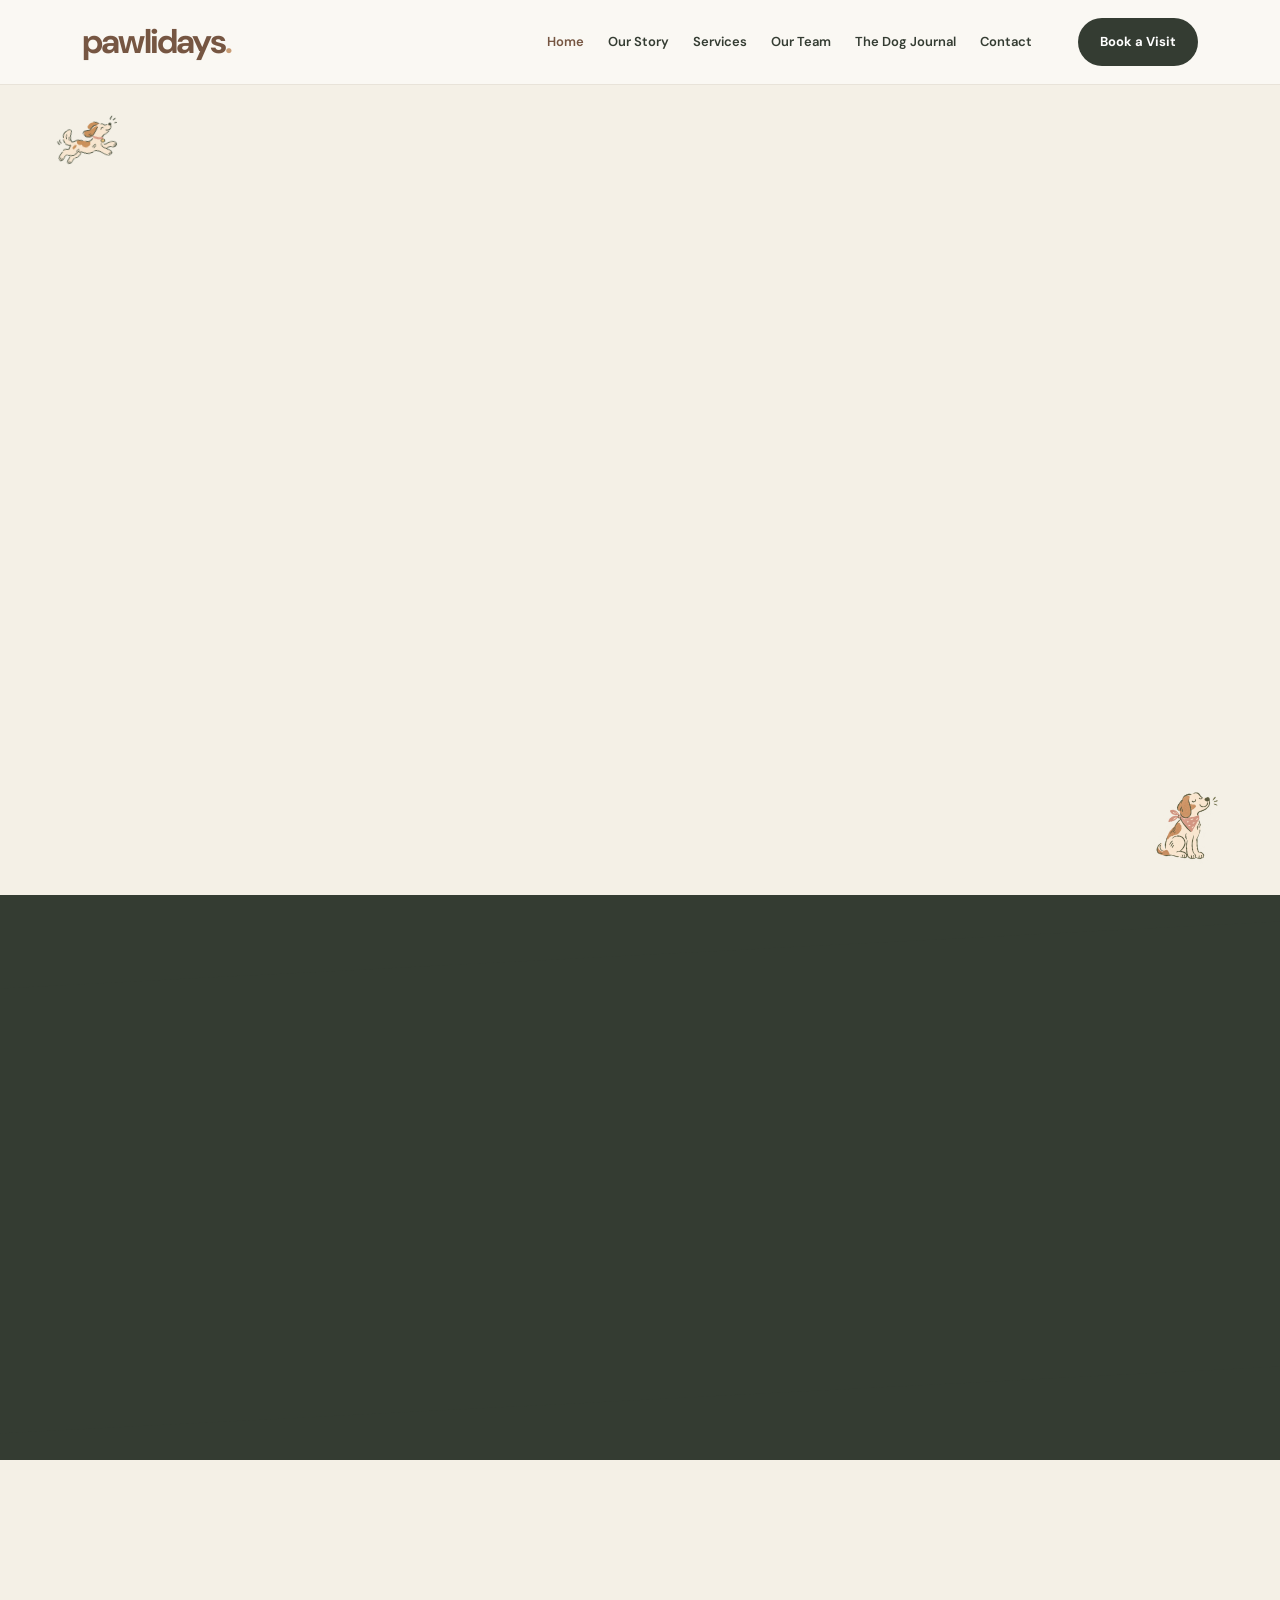
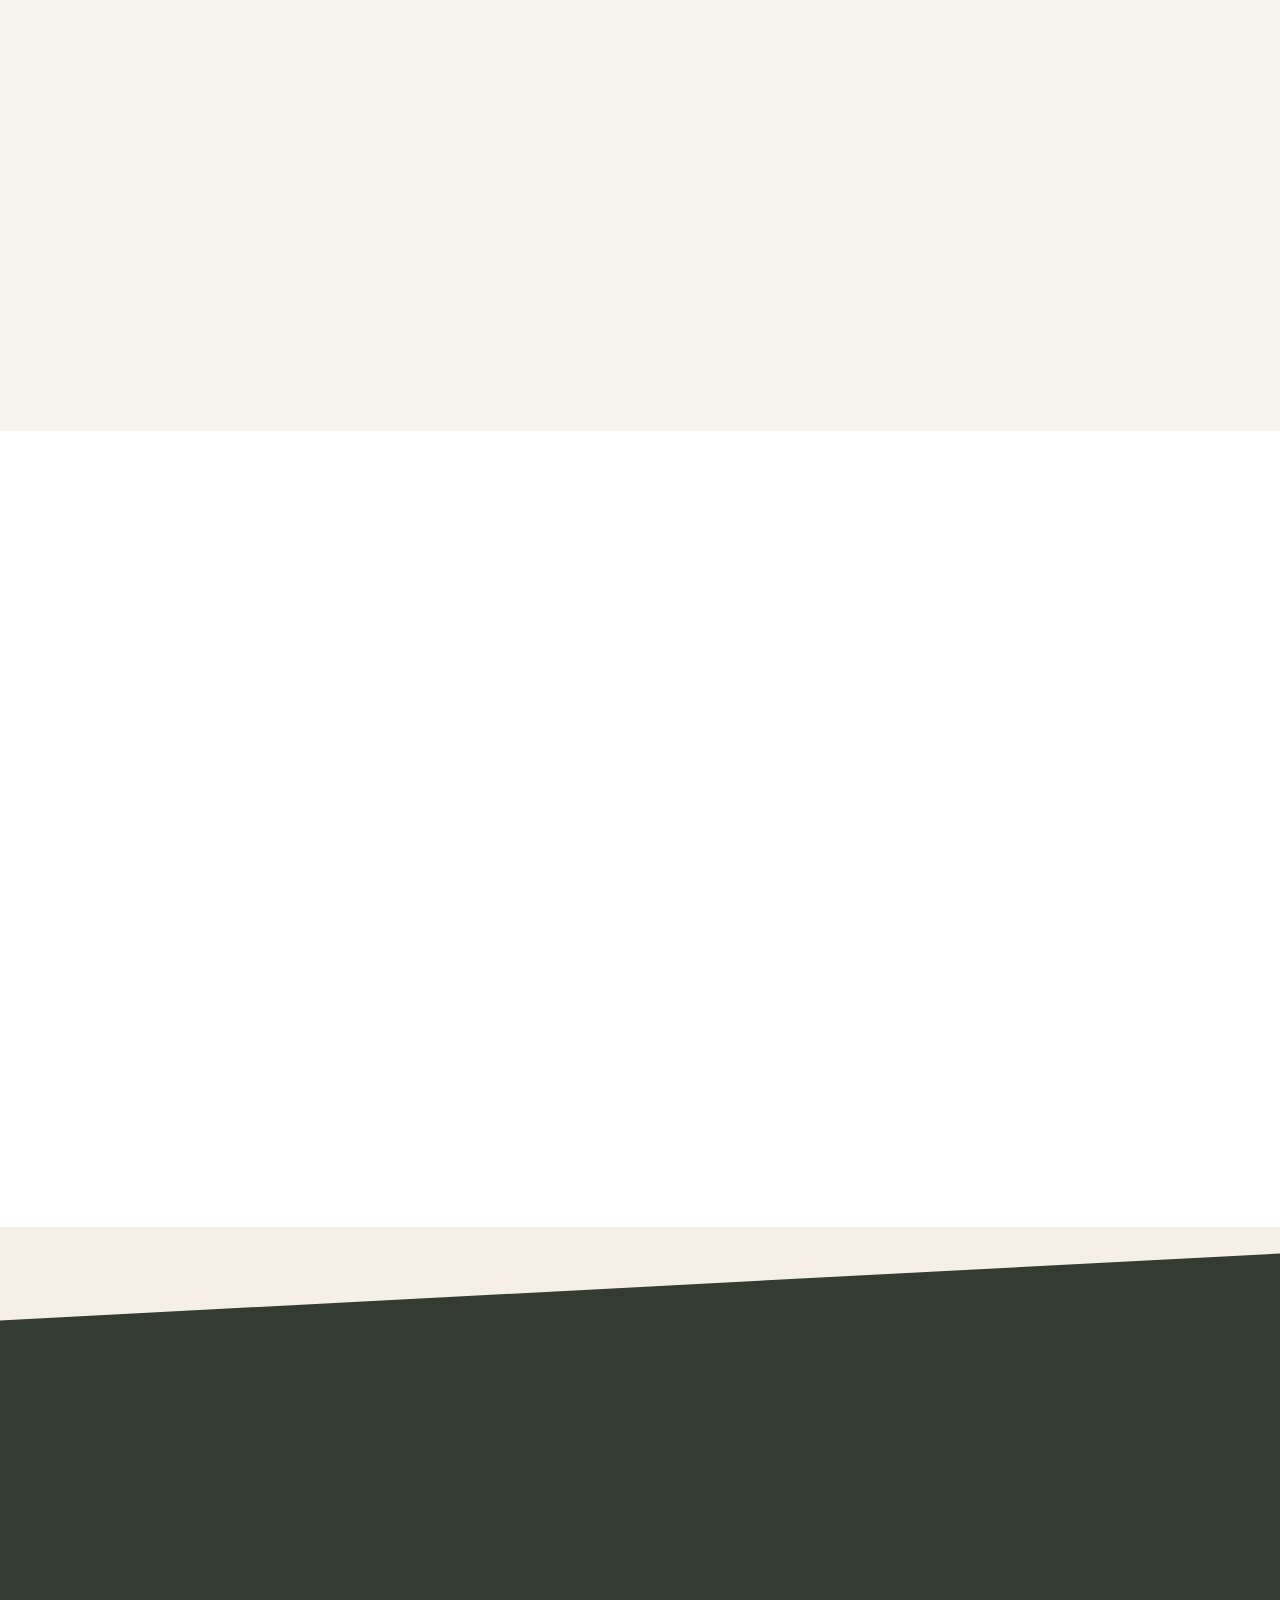
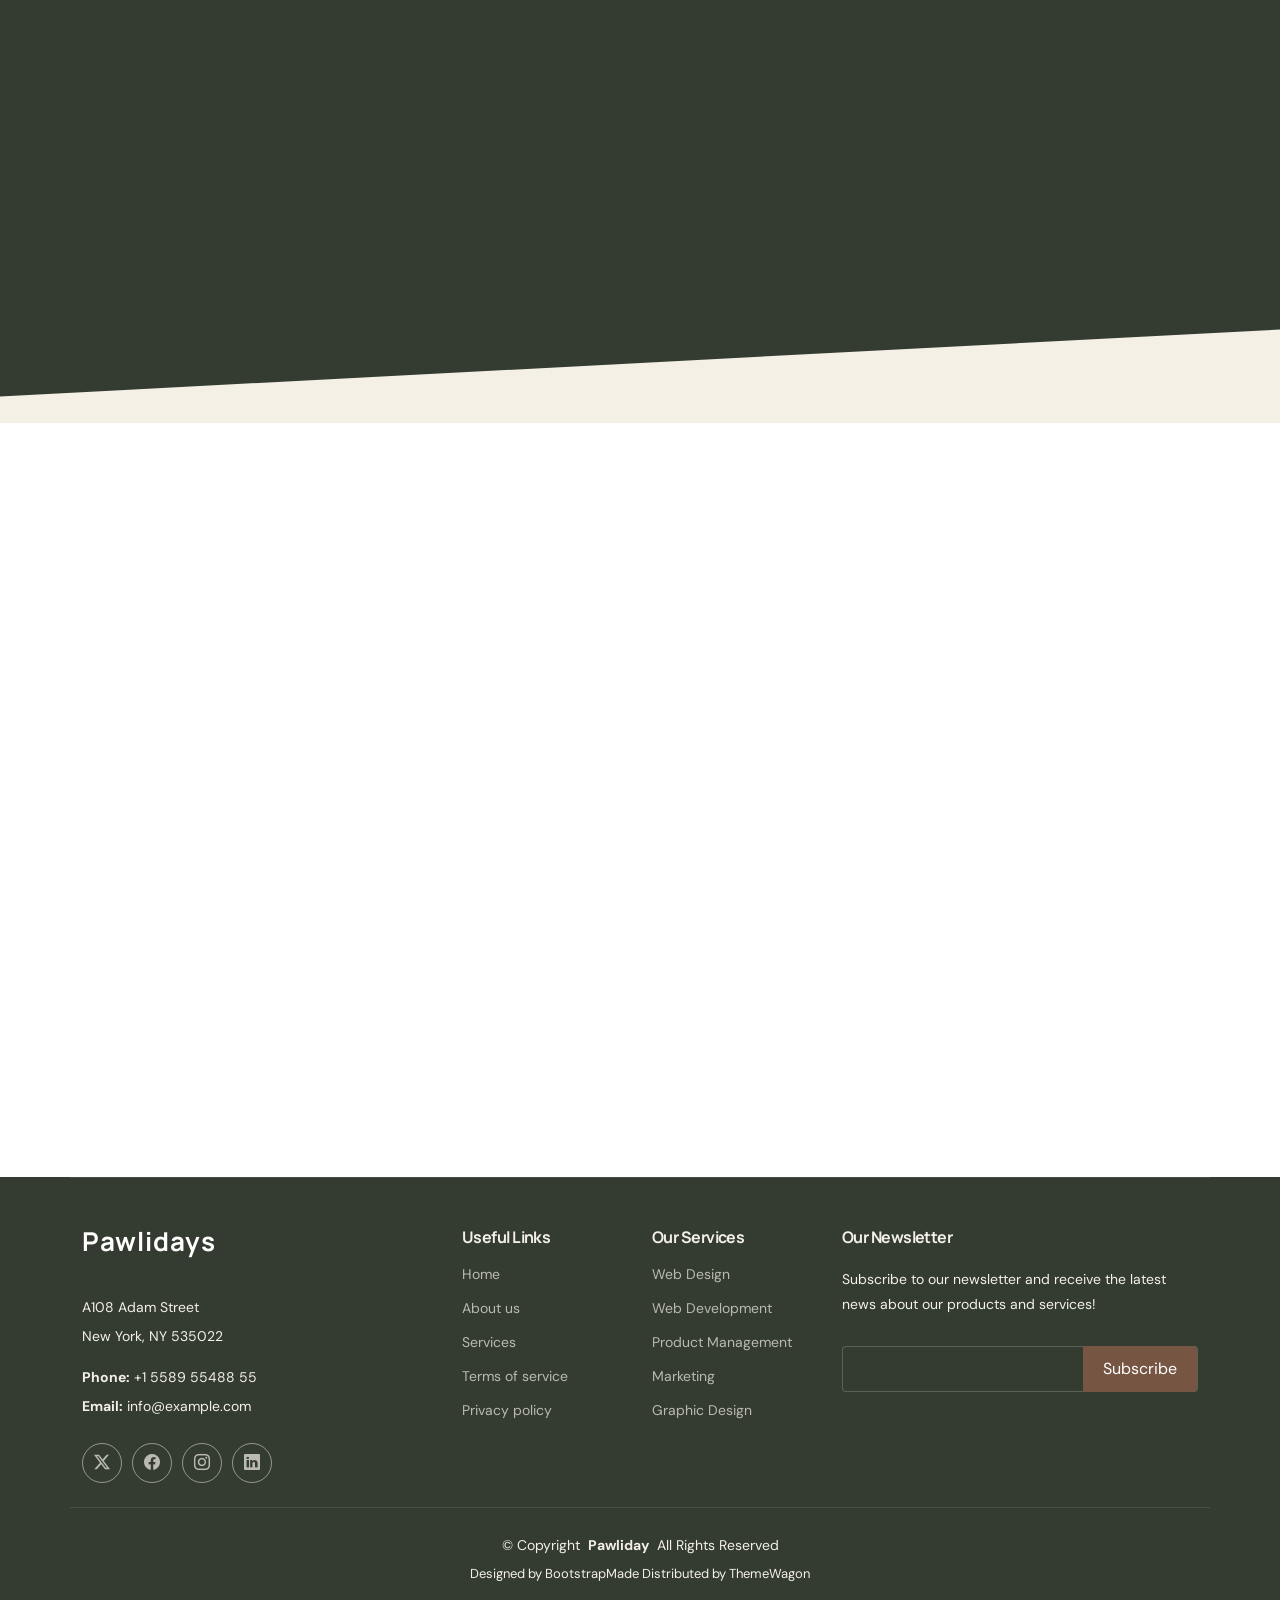
==== commit bac75713: "new1" ====
--- a/index.html
+++ b/index.html
@@ -720,7 +720,7 @@
 <section id="pricing" class="pricing section paw-pricing">
 
   <div class="container section-title" data-aos="fade-up">
-    <h2>Care that fits their day.</h2>
+    <h2>Care that fits their day</h2>
     <p>
       Every dog is different. Explore our care options
       and get in touch for availability and pricing.
@@ -750,7 +750,6 @@
           </ul>
 
           <div class="paw-price-bottom">
-            <span>Pricing on enquiry</span>
             <a href="#contact" class="buy-btn">
               Enquire Now
               <i class="bi bi-arrow-up-right"></i>
@@ -781,7 +780,6 @@
           </ul>
 
           <div class="paw-price-bottom">
-            <span>Pricing on enquiry</span>
             <a href="#contact" class="buy-btn">
               Enquire Now
               <i class="bi bi-arrow-up-right"></i>
@@ -812,7 +810,6 @@
           </ul>
 
           <div class="paw-price-bottom">
-            <span>Pricing on enquiry</span>
             <a href="#contact" class="buy-btn">
               Enquire Now
               <i class="bi bi-arrow-up-right"></i>
--- a/assets/css/main.css
+++ b/assets/css/main.css
@@ -1432,6 +1432,41 @@
   .testimonials .testimonial-item .testimonial-img {
     position: static;
     left: auto;
+  }
+}
+/* Make all slides equal height */
+#testimonials .swiper-wrapper {
+  align-items: stretch;
+}
+
+#testimonials .swiper-slide {
+  height: auto;
+  display: flex;
+}
+
+/* Equal height cards */
+#testimonials .testimonial-item {
+  width: 100%;
+  height:75%;
+  min-height: 220px;
+  display: flex;
+  flex-direction: column;
+  background: #FFFFFF;
+  border-radius: 22px;
+  padding: 35px;
+}
+
+/* Keep review text neatly positioned */
+#testimonials .testimonial-item p {
+  flex-grow: 1;
+  margin-bottom: 0;
+}
+
+/* Mobile adaptation */
+@media (max-width: 767px) {
+  #testimonials .testimonial-item {
+    min-height: 350px;
+    padding: 25px;
   }
 }
 
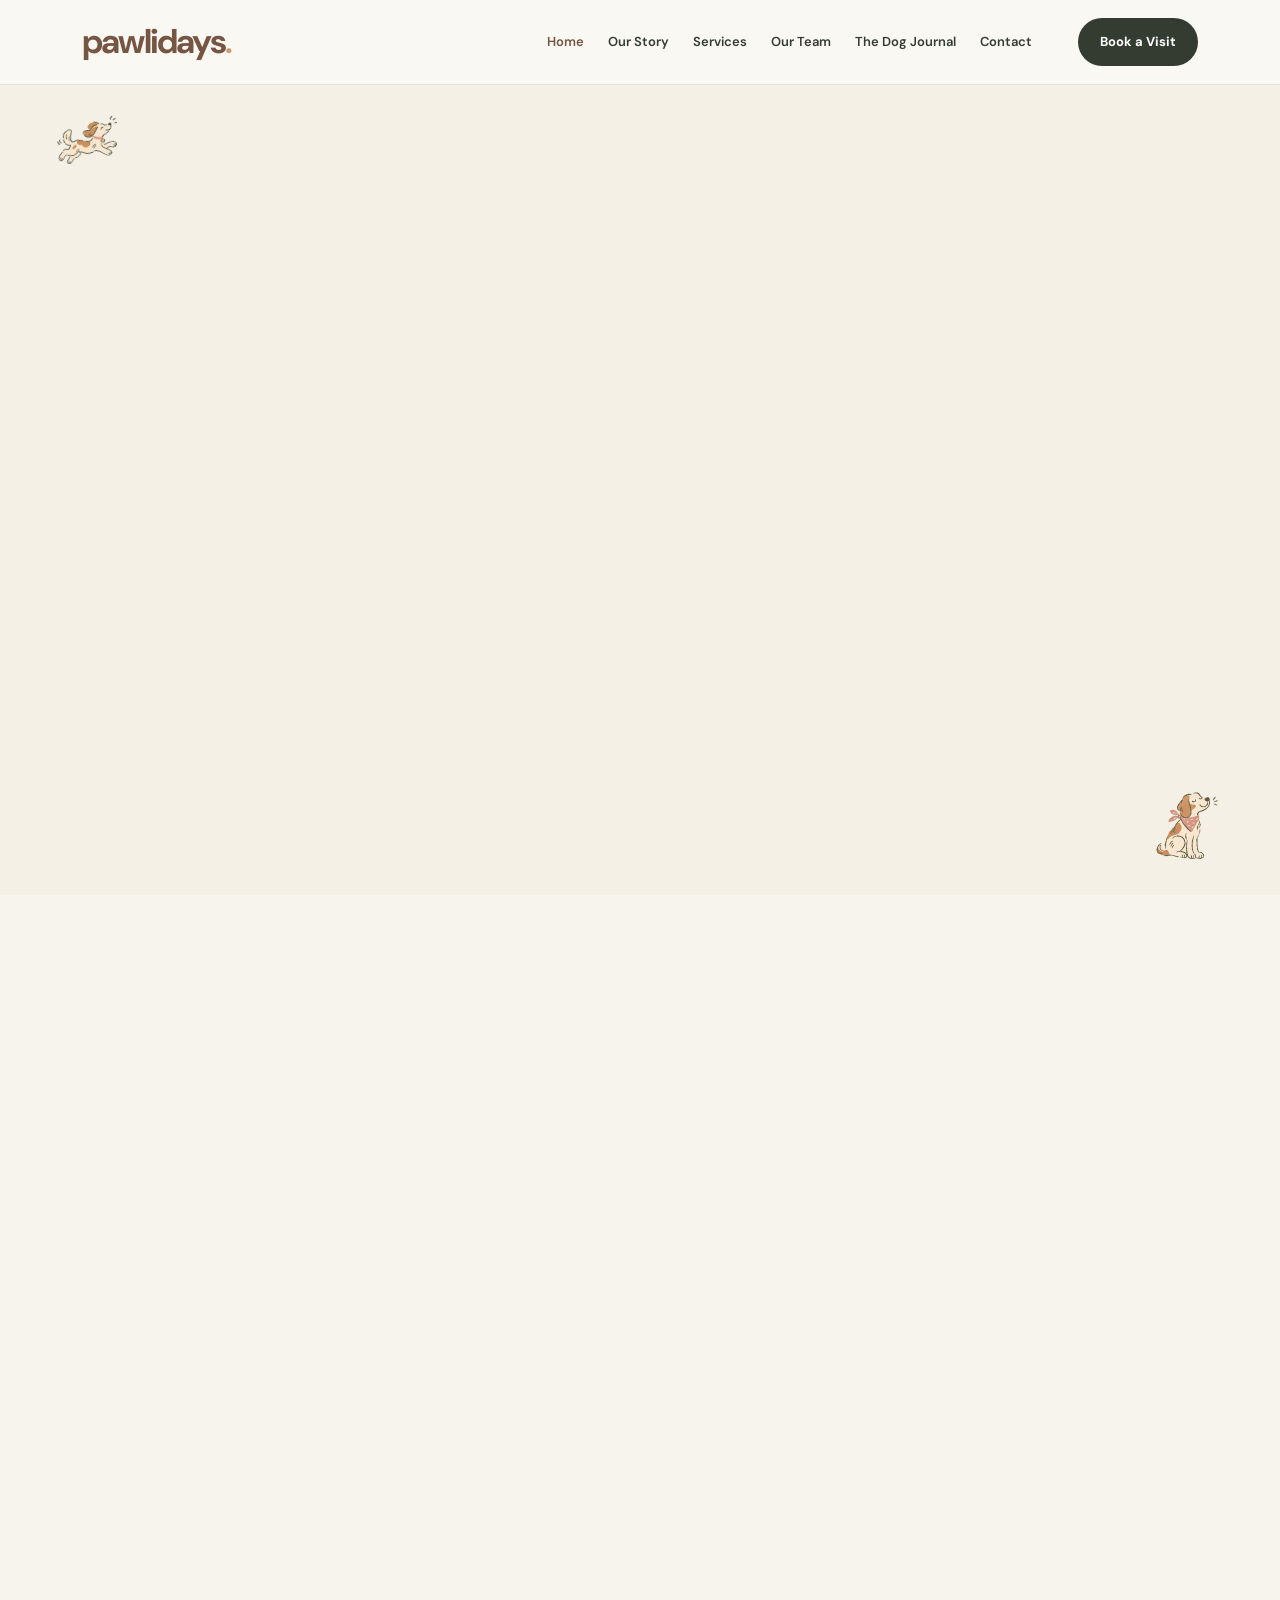
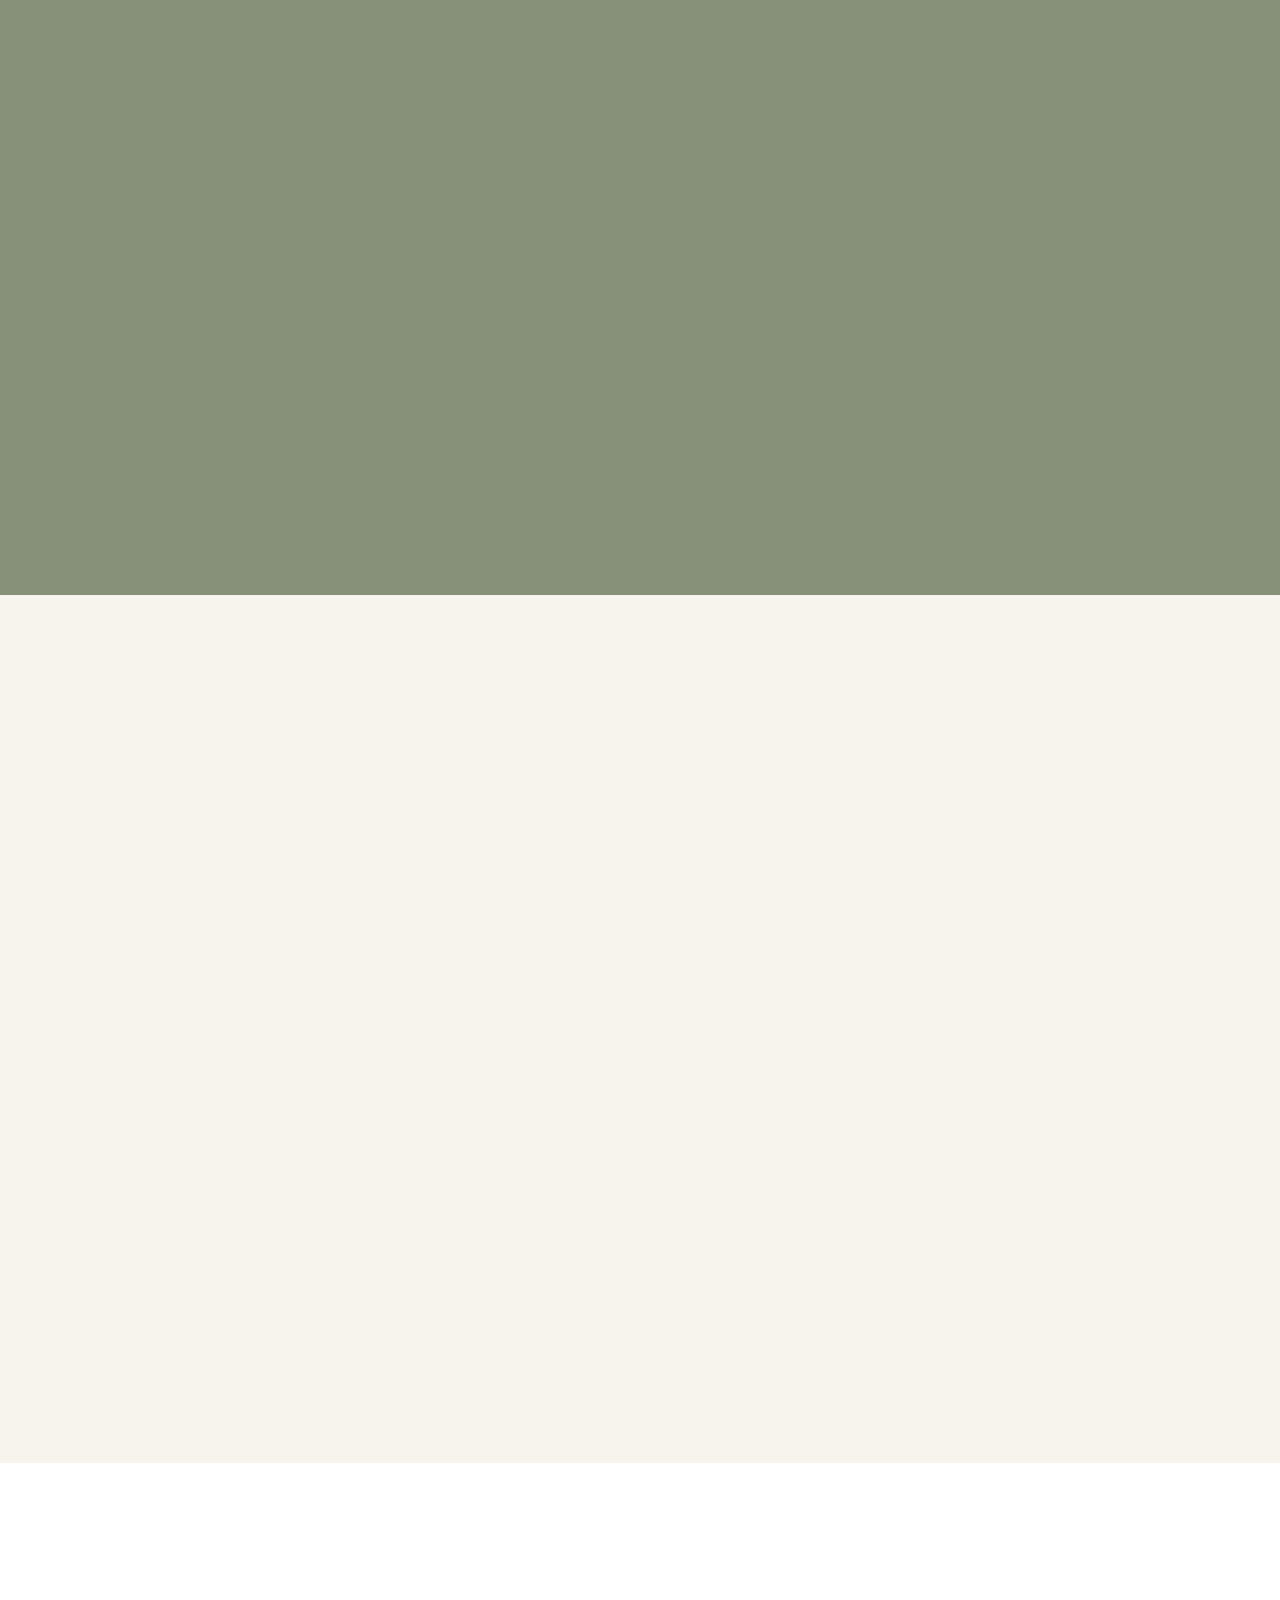
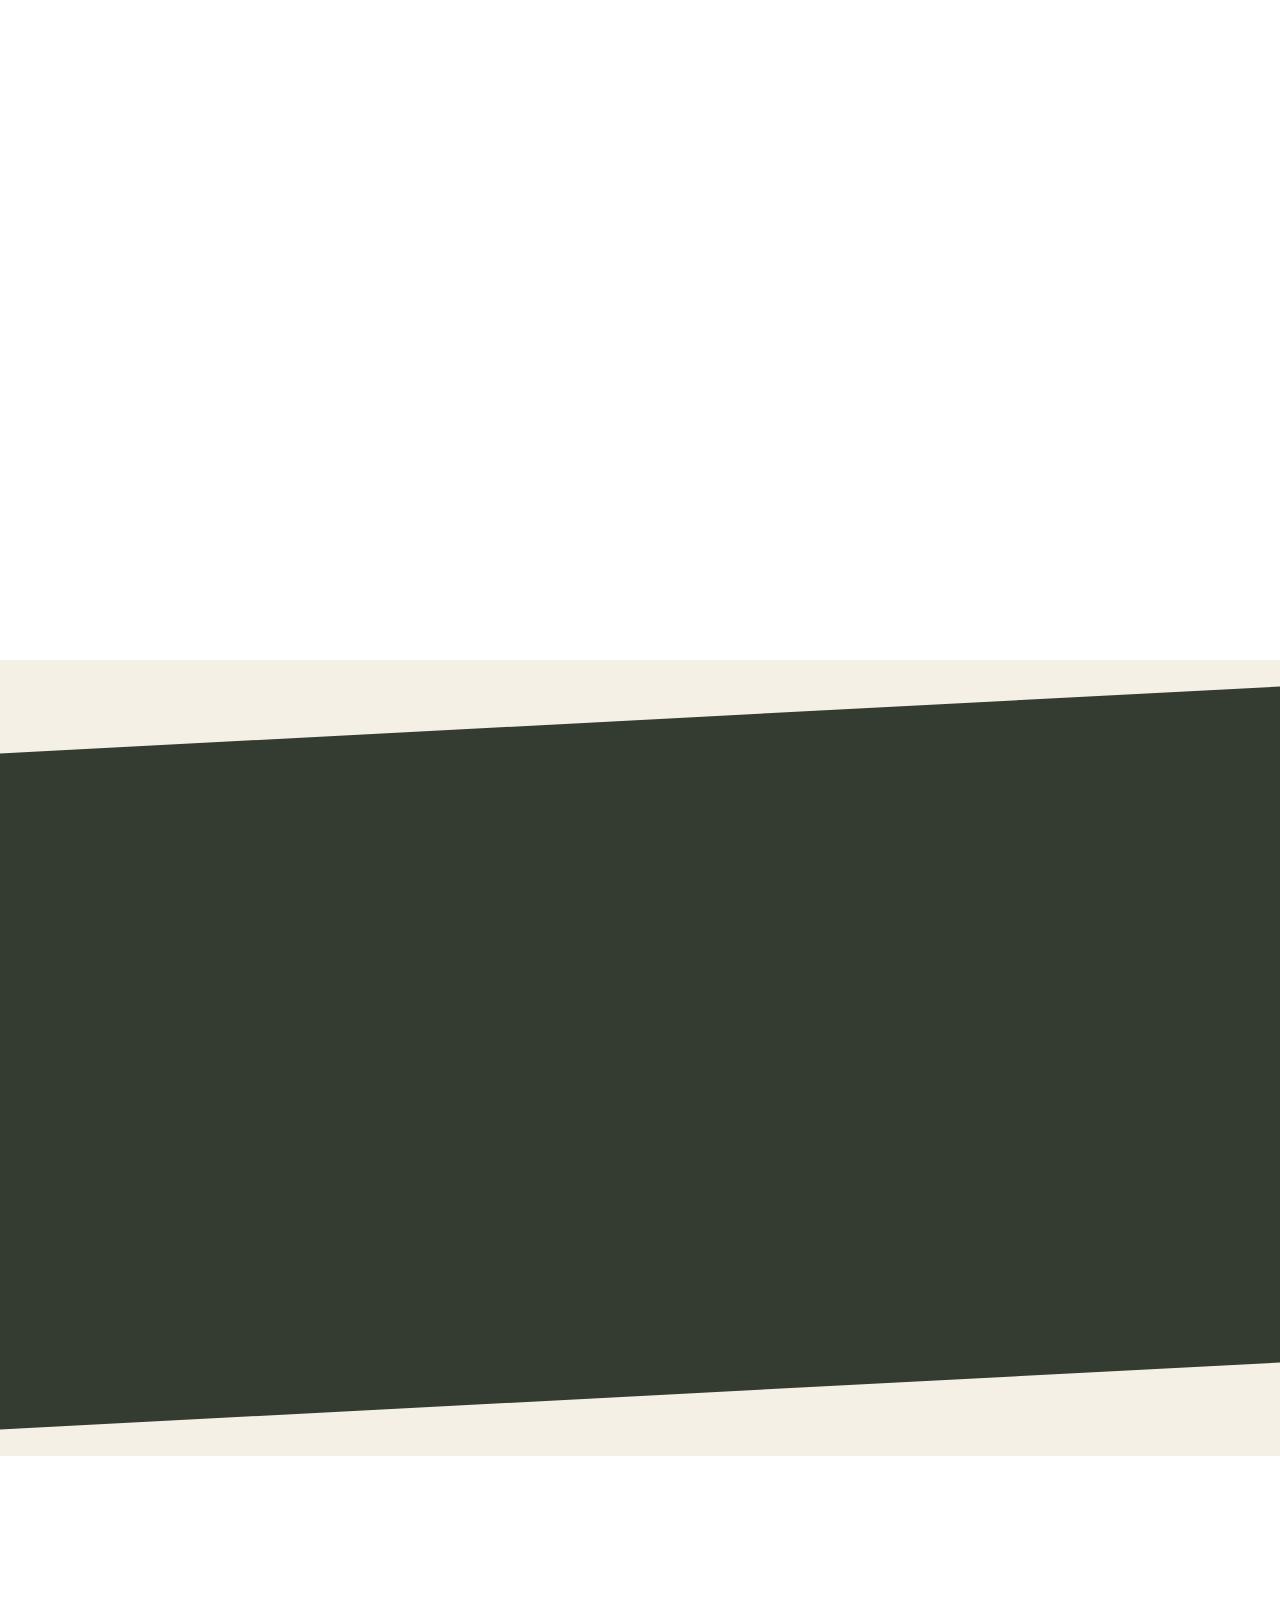
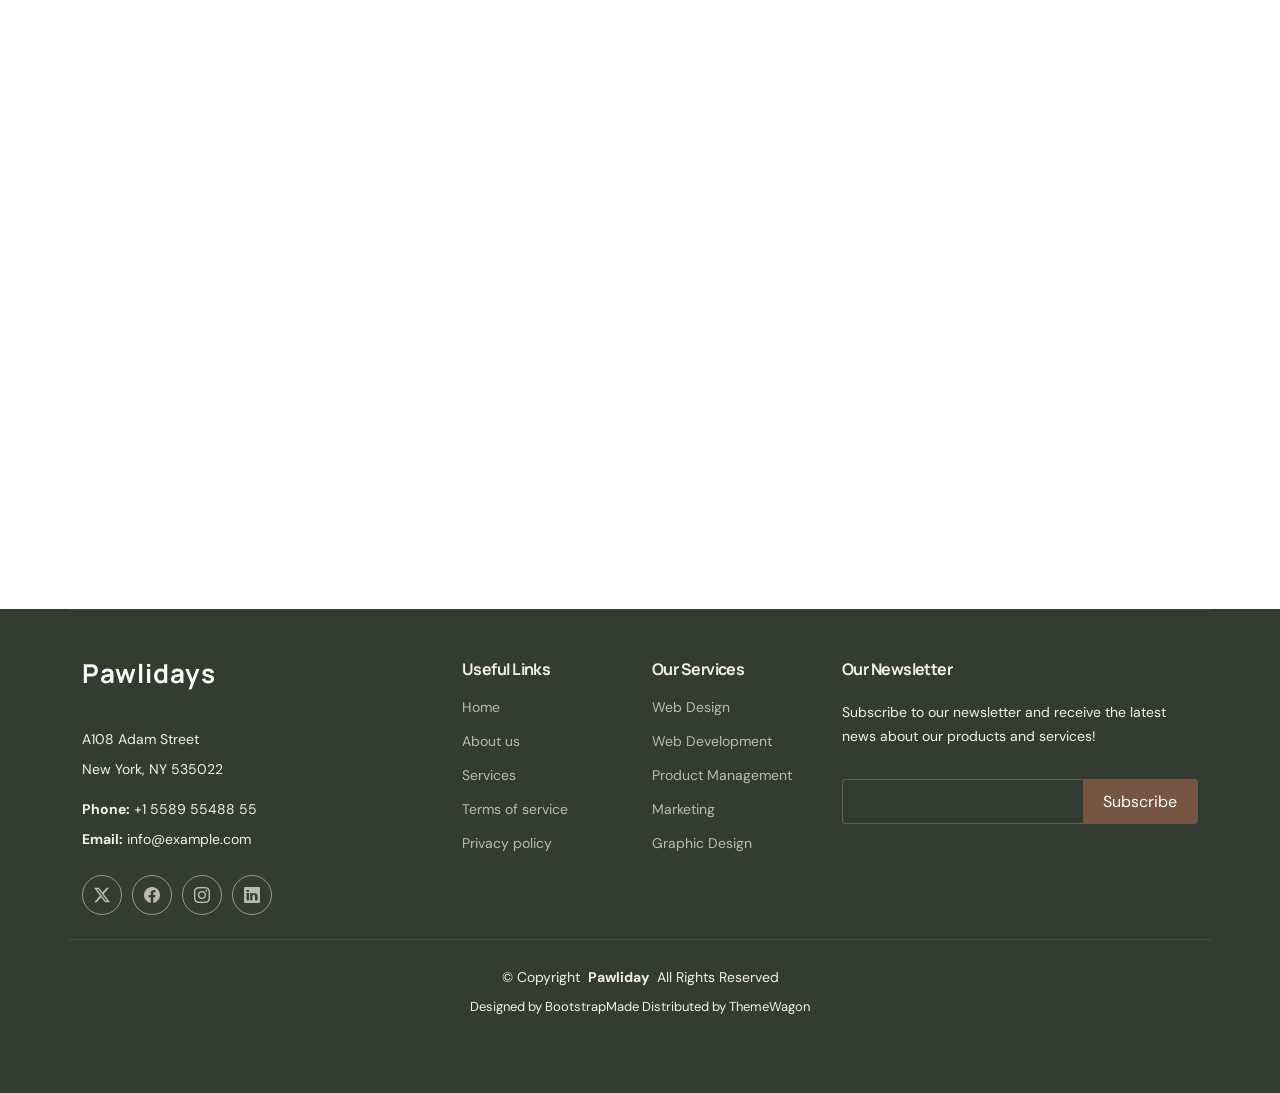
==== commit b2a5b479: "1.2" ====
--- a/index.html
+++ b/index.html
@@ -142,63 +142,12 @@
 </section>
 <!-- /PAWLIDAYS HERO -->
 
-    <!-- About Section -->
-    <section id="about" class="about section section-bg dark-background">
-
-      <div class="container position-relative">
-
-        <div class="row gy-5">
-
-          <div class="content col-xl-5 d-flex flex-column" data-aos="fade-up" data-aos-delay="100">
-            <h3>A second home, with a little extra wag</h3>
-            <p>
-              We’re creating a welcoming place where dogs can play, unwind and feel at ease — while their people feel reassured.
-            </p>
-            <a href="#" class="about-btn align-self-center align-self-xl-start"><span>
-Explore our services
-</span> <i class="bi bi-chevron-right"></i></a>
-          </div>
-
-          <div class="col-xl-7" data-aos="fade-up" data-aos-delay="200">
-            <div class="row gy-4">
-
-              <div class="col-md-6 icon-box position-relative">
-                <i class="bi bi-heart"></i>
-                <h4><a href="" class="stretched-link">Every dog is different</a></h4>
-                <p>Care that considers temperament, routines and individual needs.</p>
-              </div><!-- Icon-Box -->
-
-              <div class="col-md-6 icon-box position-relative">
-                <i class="bi bi-moon-stars"></i>
-                <h4><a href="" class="stretched-link">Time to recharge</a></h4>
-                <p>Quiet moments and restful spaces are just as important as play.</p>
-              </div><!-- Icon-Box -->
-
-              <div class="col-md-6 icon-box position-relative">
-                <i class="bi bi-sun"></i>
-                <h4><a href="" class="stretched-link">Room to play</a></h4>
-                <p>Time for games, movement and social interaction at a comfortable pace.</p>
-              </div><!-- Icon-Box -->
-
-              <div class="col-md-6 icon-box position-relative">
-                <i class="bi bi-chat-heart"></i>
-                <h4><a href="" class="stretched-link">Clear communication</a></h4>
-                <p>An easy way to discuss your dog’s routine, needs and preferences.</p>
-              </div><!-- Icon-Box -->
-
-            </div>
-          </div>
-
-        </div>
-
-      </div>
-
-    </section><!-- /About Section -->
 
     
 <!-- Inside Pawlidays Section -->
 <section id="inside-pawlidays" class="paw-inside section">
 
+  <div id="about" class="paw-about-anchor" aria-hidden="true"></div> 
   <div class="container">
 
     <!-- Heading -->
--- a/assets/css/main.css
+++ b/assets/css/main.css
@@ -4804,4 +4804,59 @@
   }
 }
 
+/* PAWLIDAYS — EDITORIAL ABOUT LAYOUT */
+
+#inside-pawlidays {
+  position: relative;
+  background: #F7F4ED;
+}
+
+#inside-pawlidays .paw-about-anchor {
+  position: absolute;
+  top: -90px;
+}
+
+/* Three clean editorial columns, no cards */
+#inside-pawlidays .paw-inside-value {
+  background: transparent;
+  border-radius: 0;
+  border-top: 1px solid #C9C7BB;
+  padding: 28px 5px;
+  box-shadow: none;
+  transition: none;
+}
+
+#inside-pawlidays .paw-inside-value:hover {
+  transform: none;
+}
+
+/* Icons */
+#inside-pawlidays .paw-inside-value > i {
+  color: #C45124;
+  font-size: 25px;
+}
+
+/* Headings */
+#inside-pawlidays .paw-inside-value h4 {
+  font-family: "Manrope", sans-serif !important;
+  font-weight: 700;
+  font-style: normal;
+  color: #343C32;
+}
+
+/* Main heading */
+#inside-pawlidays h2,
+#inside-pawlidays h3 {
+  font-family: "Manrope", sans-serif !important;
+  font-style: normal;
+  color: #343C32;
+}
+
+/* Brand accent */
+#inside-pawlidays h2 em,
+#inside-pawlidays h3 em {
+  color: #C45124;
+  font-style: normal;
+}
+
 /* END OF PAWLIDAYS CSS */
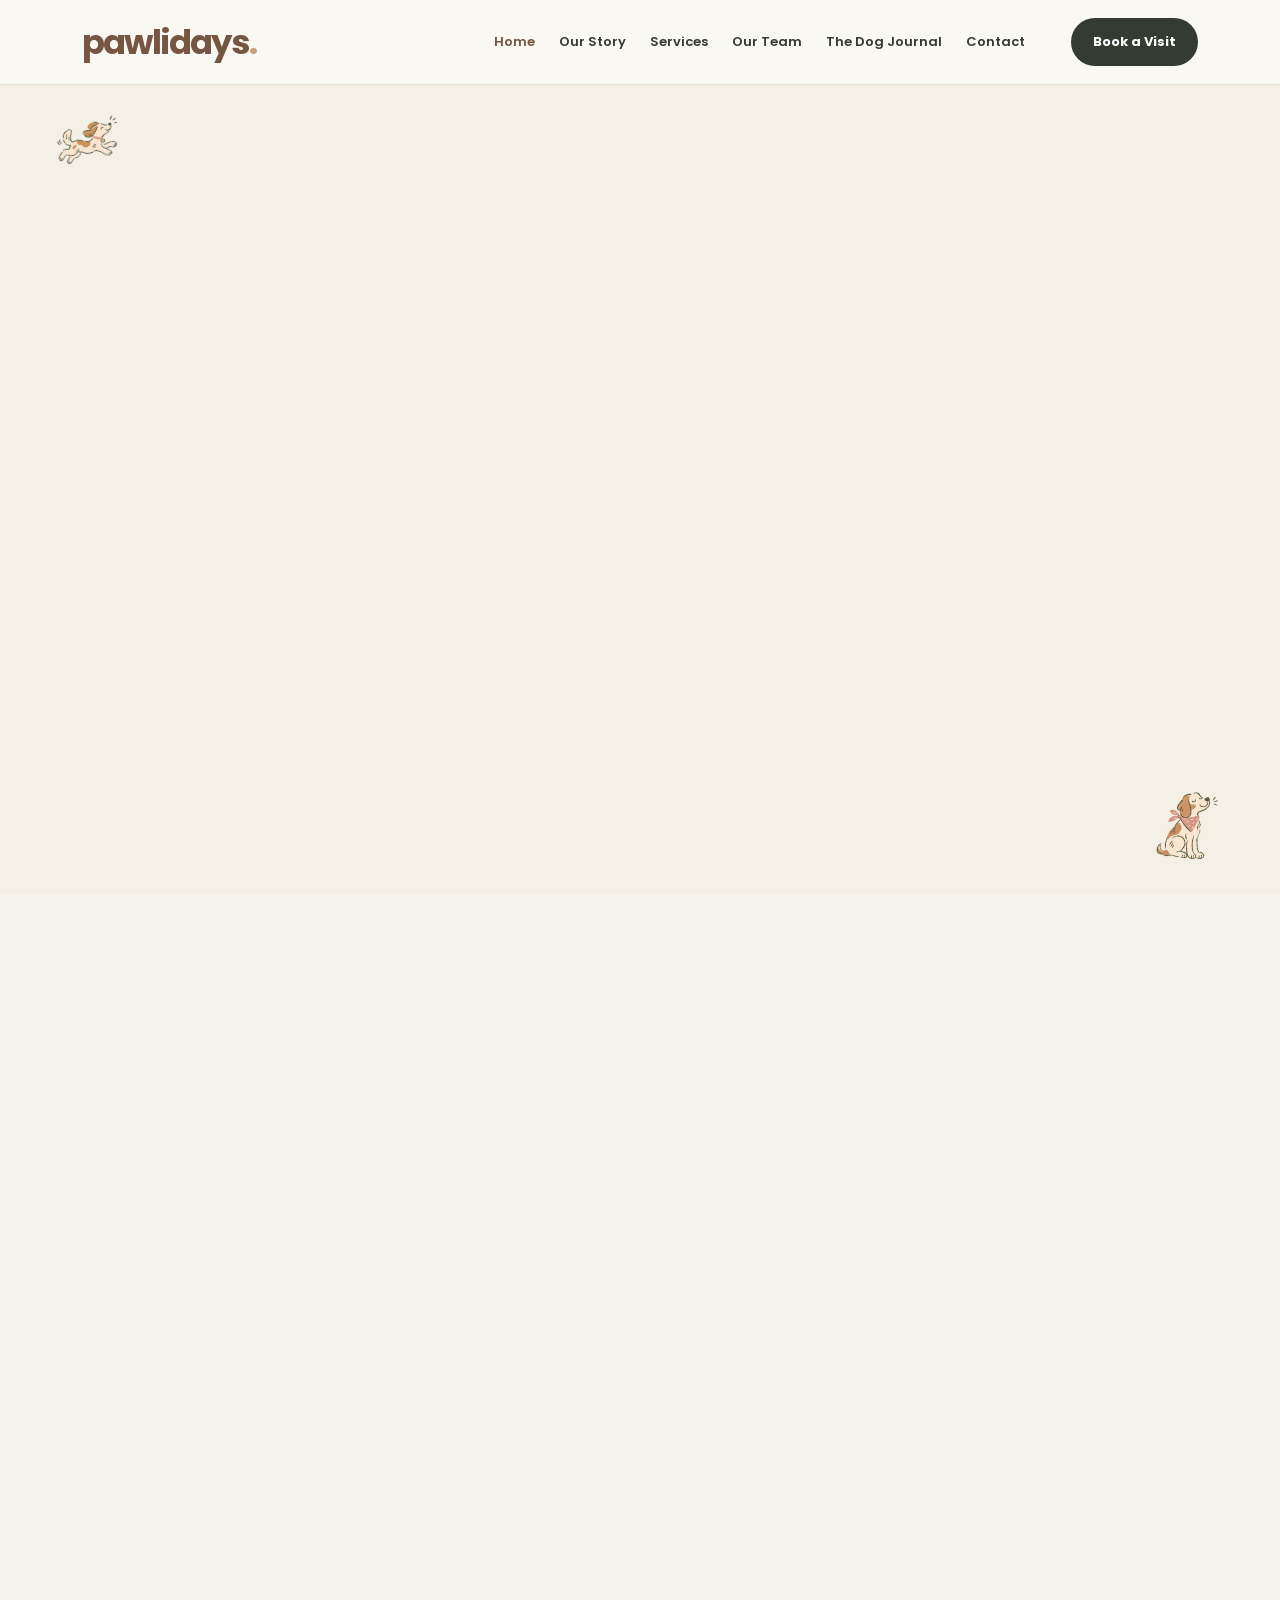
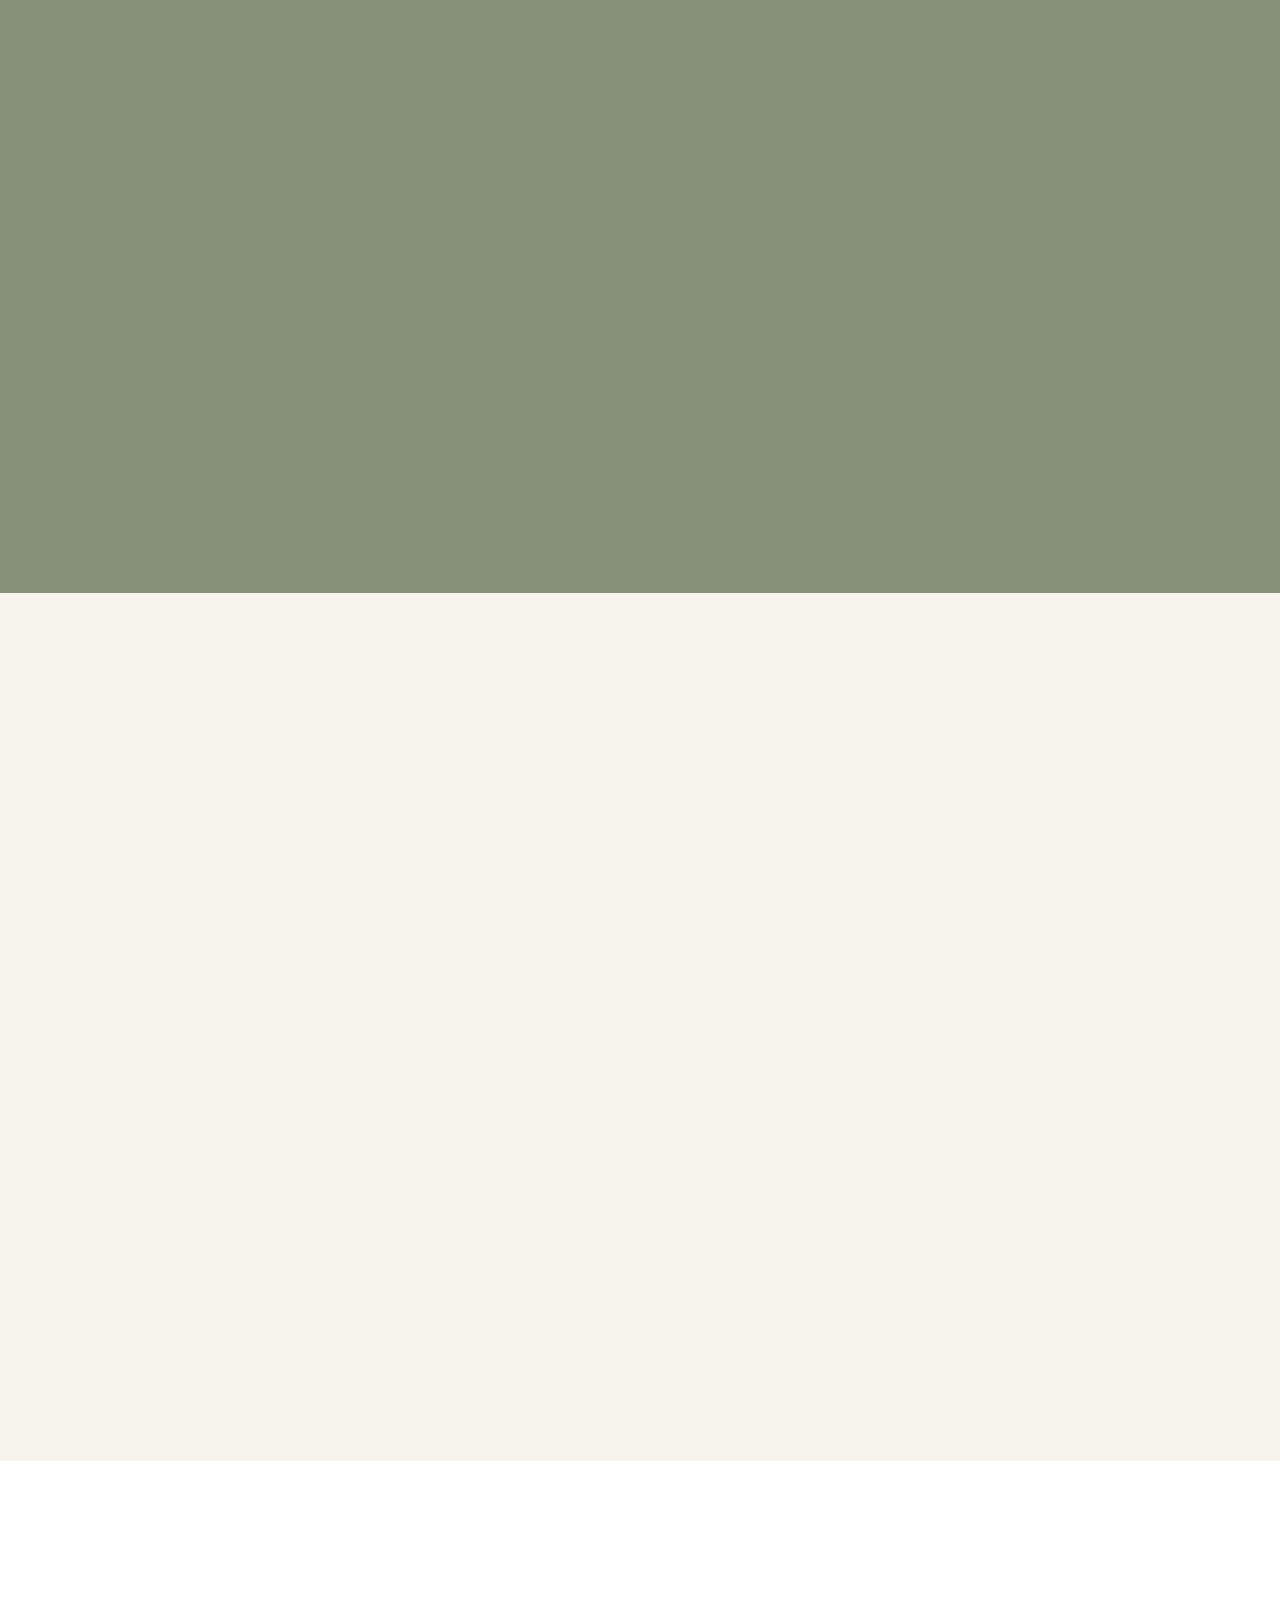
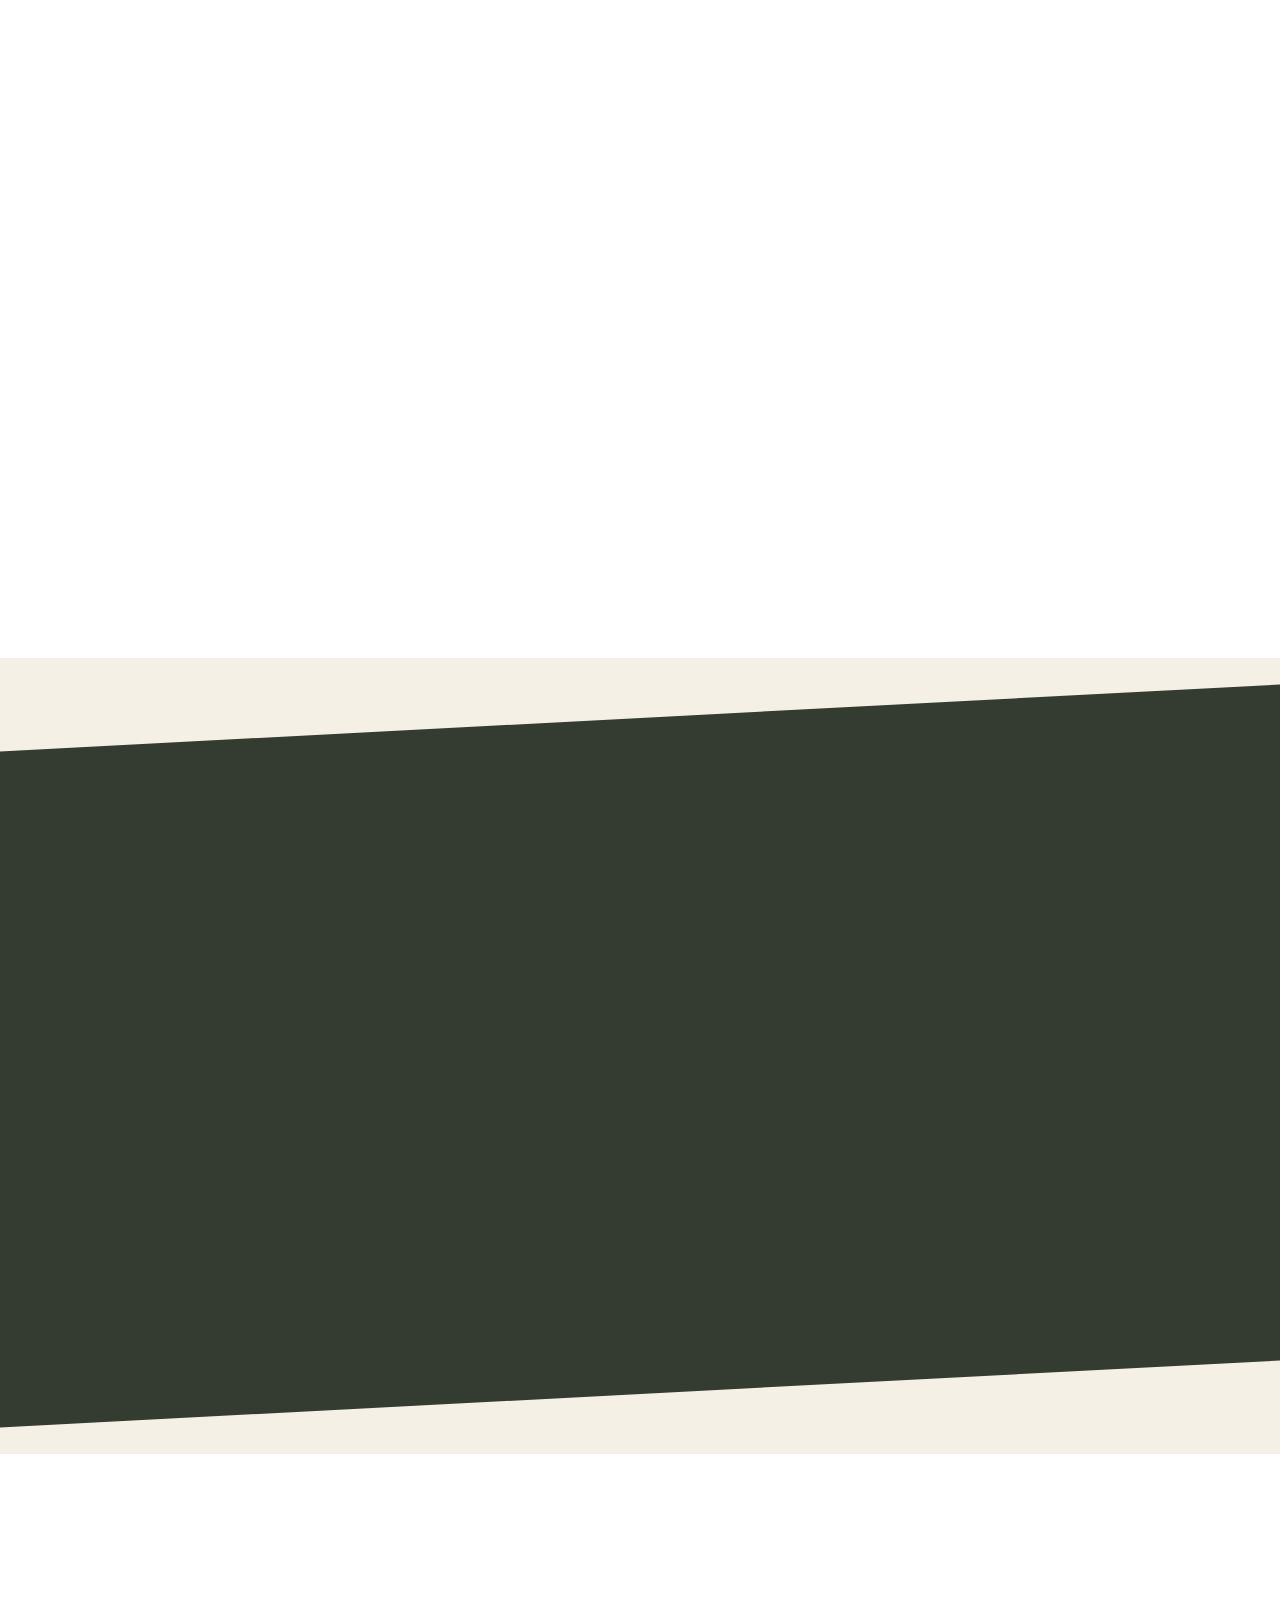
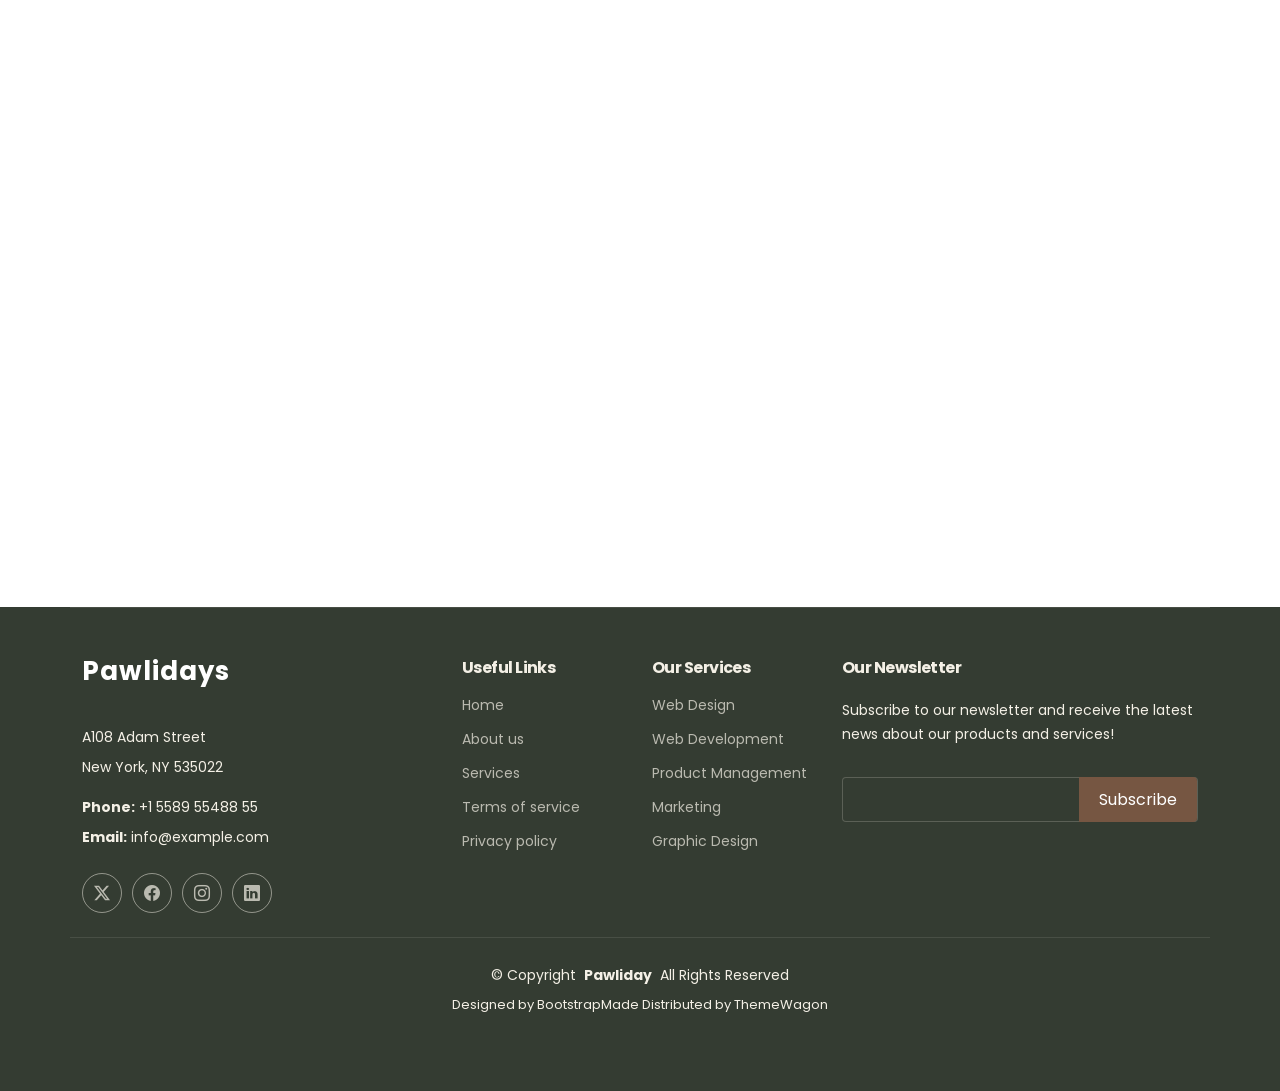
==== commit c57dc025: "v" ====
--- a/index.html
+++ b/index.html
@@ -10,12 +10,11 @@
   <!-- Favicons -->
   <link href="assets/img/favicon.png" rel="icon">
   <link href="assets/img/apple-touch-icon.png" rel="apple-touch-icon">
-
-  <!-- Fonts -->
  
 <!-- Pawlidays Fonts -->
 <link rel="preconnect" href="https://fonts.googleapis.com">
 <link rel="preconnect" href="https://fonts.gstatic.com" crossorigin>
+<link href="https://fonts.googleapis.com/css2?family=Poppins:ital,wght@0,100;0,200;0,300;0,400;0,500;0,600;0,700;0,800;0,900;1,100;1,200;1,300;1,400;1,500;1,600;1,700;1,800;1,900&display=swap" rel="stylesheet">
 
 <link href="https://fonts.googleapis.com/css2?family=DM+Sans:wght@400;500;600;700&family=Manrope:wght@400;500;600;700;800&display=swap" rel="stylesheet">
   <link href="assets/vendor/bootstrap/css/bootstrap.min.css" rel="stylesheet">
--- a/assets/css/main.css
+++ b/assets/css/main.css
@@ -12,8 +12,8 @@
 --------------------------------------------------------------*/
 /* Fonts */
 :root {
-  --default-font: "Roboto",  system-ui, -apple-system, "Segoe UI", Roboto, "Helvetica Neue", Arial, "Noto Sans", "Liberation Sans", sans-serif, "Apple Color Emoji", "Segoe UI Emoji", "Segoe UI Symbol", "Noto Color Emoji";
-  --heading-font: "Raleway",  sans-serif;
+  --default-font: "Poppins", sans-serif;
+  --heading-font: "Poppins",  sans-serif;
   --nav-font: "Poppins",  sans-serif;
 }
 
@@ -2897,7 +2897,7 @@
 }
 
 .section-title h2::after {
-  background-color: var(--paw-tan);
+  background-color: #353c33;
 }
 
 .section-title p {
@@ -3086,7 +3086,7 @@
 
 .testimonials .section-title h2,
 .testimonials .section-title p {
-  color: var(--paw-olive);
+  color: #ffffff;;
 }
 
 .testimonials .testimonial-item {
@@ -4093,7 +4093,6 @@
 }
 
 .paw-inside-sticker span {
-  font-family: "Fraunces", Georgia, serif;
   font-size: 17px;
   letter-spacing: 0;
   margin-top: 5px;
@@ -4221,15 +4220,6 @@
   .paw-inside-values {
     margin-top: 45px;
   }
-}
-/* ======================================
-   PAWLIDAYS — GLOBAL TYPOGRAPHY
-   ====================================== */
-
-:root {
-  --default-font: "DM Sans", sans-serif;
-  --heading-font: "Fraunces", Georgia, serif;
-  --nav-font: "DM Sans", sans-serif;
 }
 
 /* Main text */
@@ -4242,7 +4232,7 @@
 button,
 label,
 small {
-  font-family: "DM Sans", sans-serif !important;
+  font-family: "Poppins", sans-serif !important;
 }
 
 /* All headings */
@@ -4258,8 +4248,8 @@
 #inside-pawlidays h3,
 #faq h2,
 #contact h2 {
-  font-family: "Fraunces", Georgia, serif !important;
-  font-weight: 500;
+  font-family: "Poppins", sans-serif !important;
+  font-weight: 400;
 }
 
 /* Navigation and buttons */
@@ -4272,12 +4262,12 @@
 .paw-inside-link,
 .btn,
 .btn-get-started {
-  font-family: "DM Sans", sans-serif !important;
+  font-family:  "Poppins", sans-serif !important;
 }
 
 /* Brand logo */
 #header .paw-brand {
-  font-family: "DM Sans", sans-serif !important;
+  font-family: "Poppins", sans-serif !important;
   font-size: 34px;
   font-weight: 700;
   letter-spacing: -1.8px;
@@ -4290,7 +4280,7 @@
 .paw-inside-label,
 .paw-inside-small,
 .paw-service-top span {
-  font-family: "DM Sans", sans-serif !important;
+  font-family: "Poppins", sans-serif !important;
   font-weight: 700;
   letter-spacing: 1.5px;
 }
@@ -4367,7 +4357,7 @@
 
 #hero .paw-hero-eyebrow {
   display: block;
-  font-family: "DM Sans", sans-serif;
+  font-family: "Poppins", sans-serif !important;
   font-size: 12px;
   font-weight: 700;
   letter-spacing: 1.8px;
@@ -4376,9 +4366,9 @@
 }
 
 #hero.paw-hero h1 {
-  font-family: "Fraunces", Georgia, serif !important;
+  font-family: "Poppins", sans-serif !important;
   font-size: clamp(46px, 4.8vw, 76px);
-  font-weight: 500;
+  font-weight: 400;
   line-height: 1.12;
   letter-spacing: -2.5px;
   color: #343C32;
@@ -4393,7 +4383,7 @@
 }
 
 #hero .paw-hero-description {
-  font-family: "DM Sans", sans-serif;
+  font-family:  "Poppins", sans-serif !important;
   font-size: 16px;
   line-height: 1.85;
   color: #594F46;
@@ -4417,7 +4407,7 @@
   color: #fff;
   padding: 16px 26px;
   border-radius: 50px;
-  font-family: "DM Sans", sans-serif;
+  font-family:  "Poppins", sans-serif !important;
   font-size: 13px;
   font-weight: 600;
   text-decoration: none;
@@ -4433,7 +4423,7 @@
   display: inline-flex;
   align-items: center;
   gap: 10px;
-  font-family: "DM Sans", sans-serif;
+  font-family:  "Poppins", sans-serif !important;
   font-size: 13px;
   font-weight: 600;
   color: #343C32;
@@ -4560,9 +4550,9 @@
    ===================================== */
 
 :root {
-  --default-font: "DM Sans", sans-serif;
-  --heading-font: "Manrope", sans-serif;
-  --nav-font: "DM Sans", sans-serif;
+  --default-font:  "Poppins", sans-serif !important;
+  --heading-font:  "Poppins", sans-serif !important;
+  --nav-font:  "Poppins", sans-serif !important;
 
   --paw-orange: #E77D46;
   --paw-green: #343C32;
@@ -4587,7 +4577,7 @@
 #faq h3,
 #team h2,
 #team h4 {
-  font-family: "Manrope", sans-serif !important;
+  font-family: "Poppins", sans-serif !important;
   font-style: normal !important;
   letter-spacing: -0.035em;
 }
@@ -4599,7 +4589,7 @@
 
 /* Keep Pawlidays logo in its original font */
 #header .paw-brand {
-  font-family: "DM Sans", sans-serif !important;
+  font-family:  "Poppins", sans-serif !important;
   font-weight: 700;
 }
 
@@ -4625,7 +4615,7 @@
   color: #242922;
   border: 1px solid #E77D46;
   border-radius: 50px;
-  font-family: "DM Sans", sans-serif !important;
+  font-family:  "Poppins", sans-serif !important;
   font-weight: 700;
   box-shadow: none;
   transition: all 0.25s ease;
@@ -4838,7 +4828,7 @@
 
 /* Headings */
 #inside-pawlidays .paw-inside-value h4 {
-  font-family: "Manrope", sans-serif !important;
+  font-family:  "Poppins", sans-serif !important;
   font-weight: 700;
   font-style: normal;
   color: #343C32;
@@ -4847,7 +4837,7 @@
 /* Main heading */
 #inside-pawlidays h2,
 #inside-pawlidays h3 {
-  font-family: "Manrope", sans-serif !important;
+  font-family:  "Poppins", sans-serif !important;
   font-style: normal;
   color: #343C32;
 }
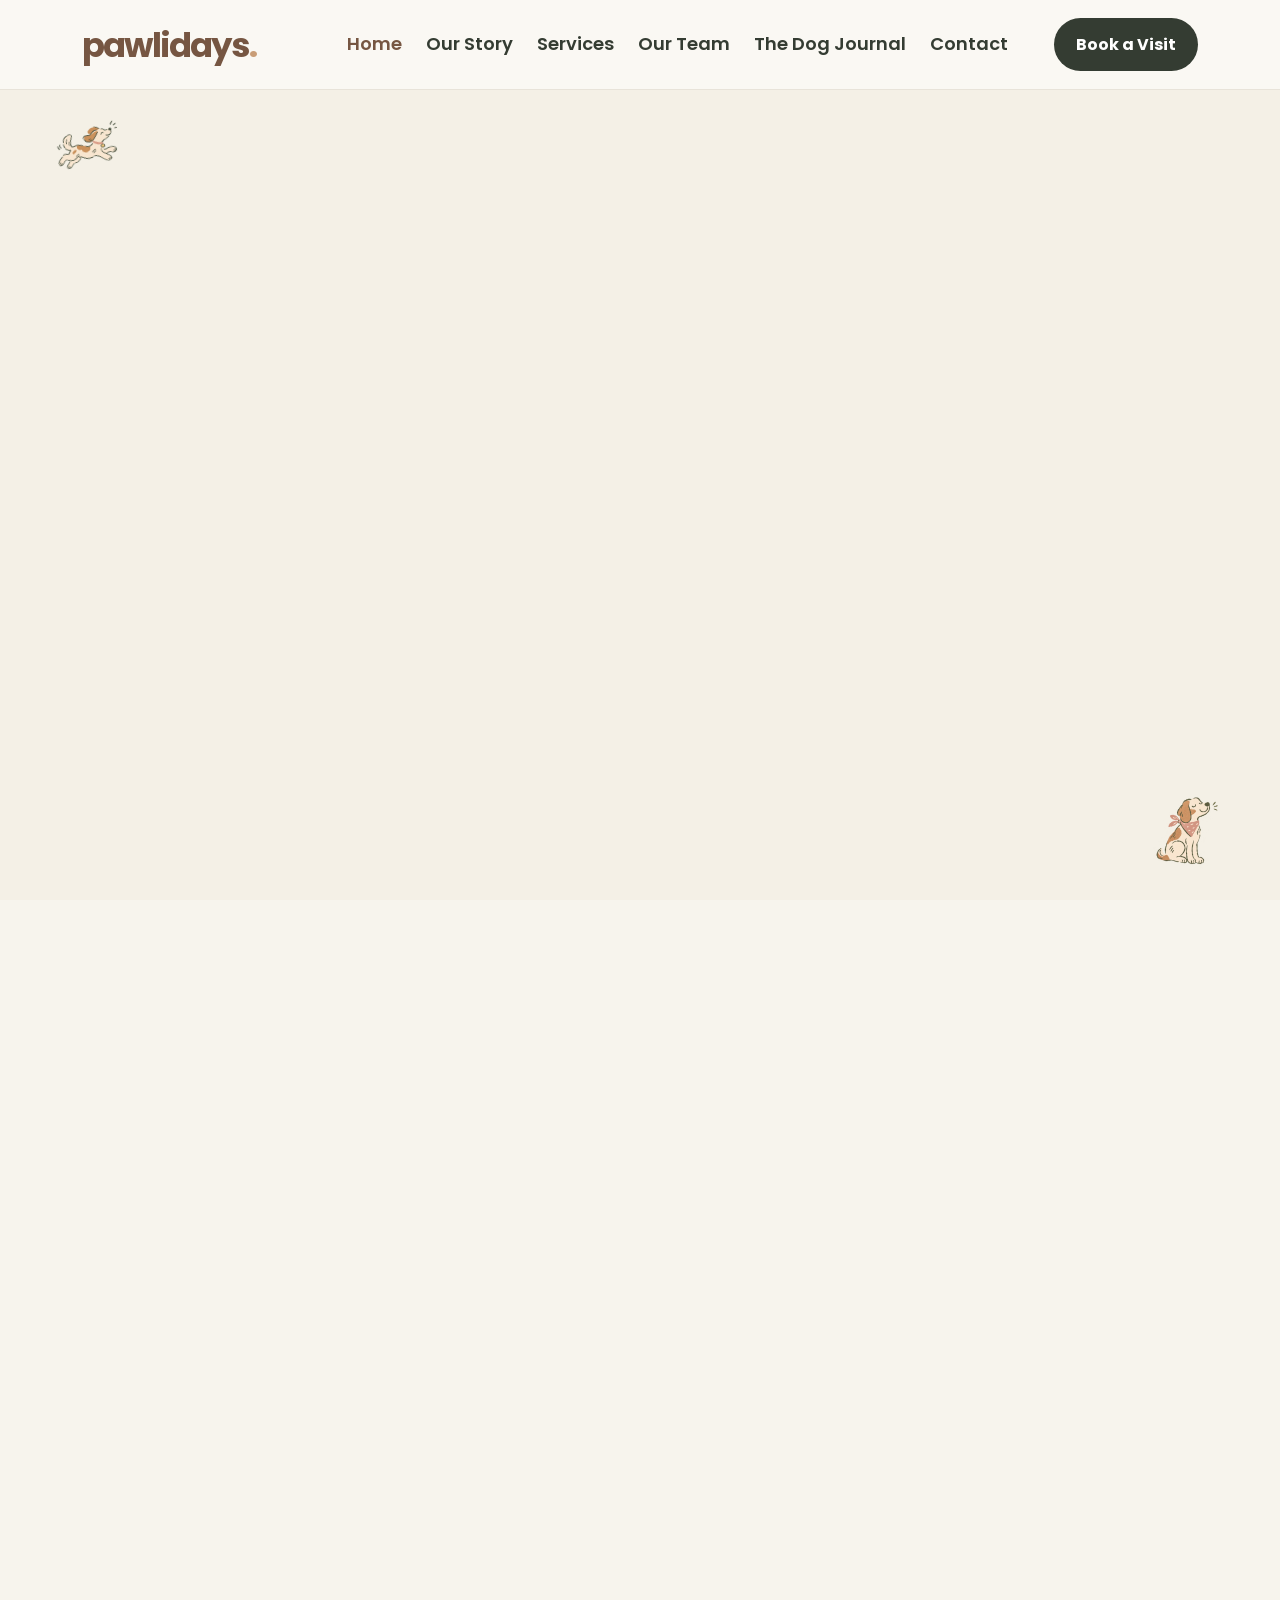
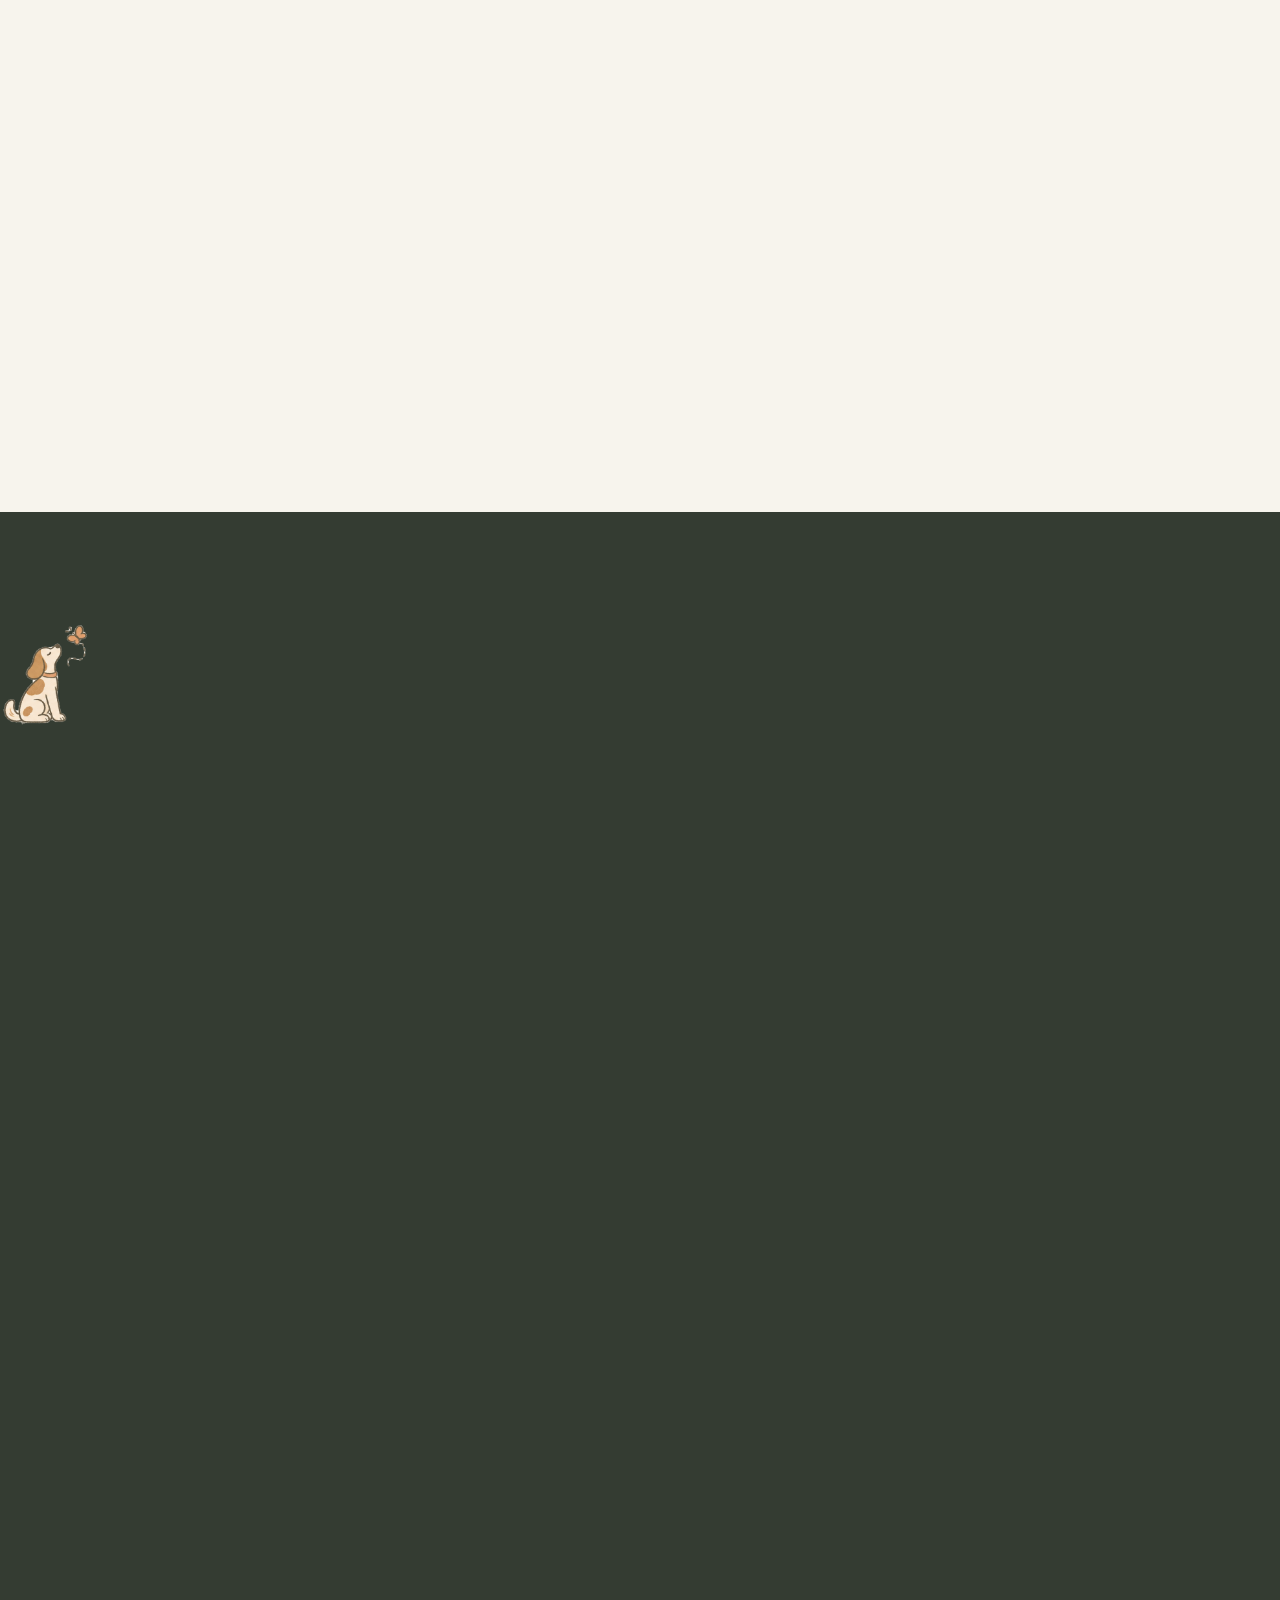
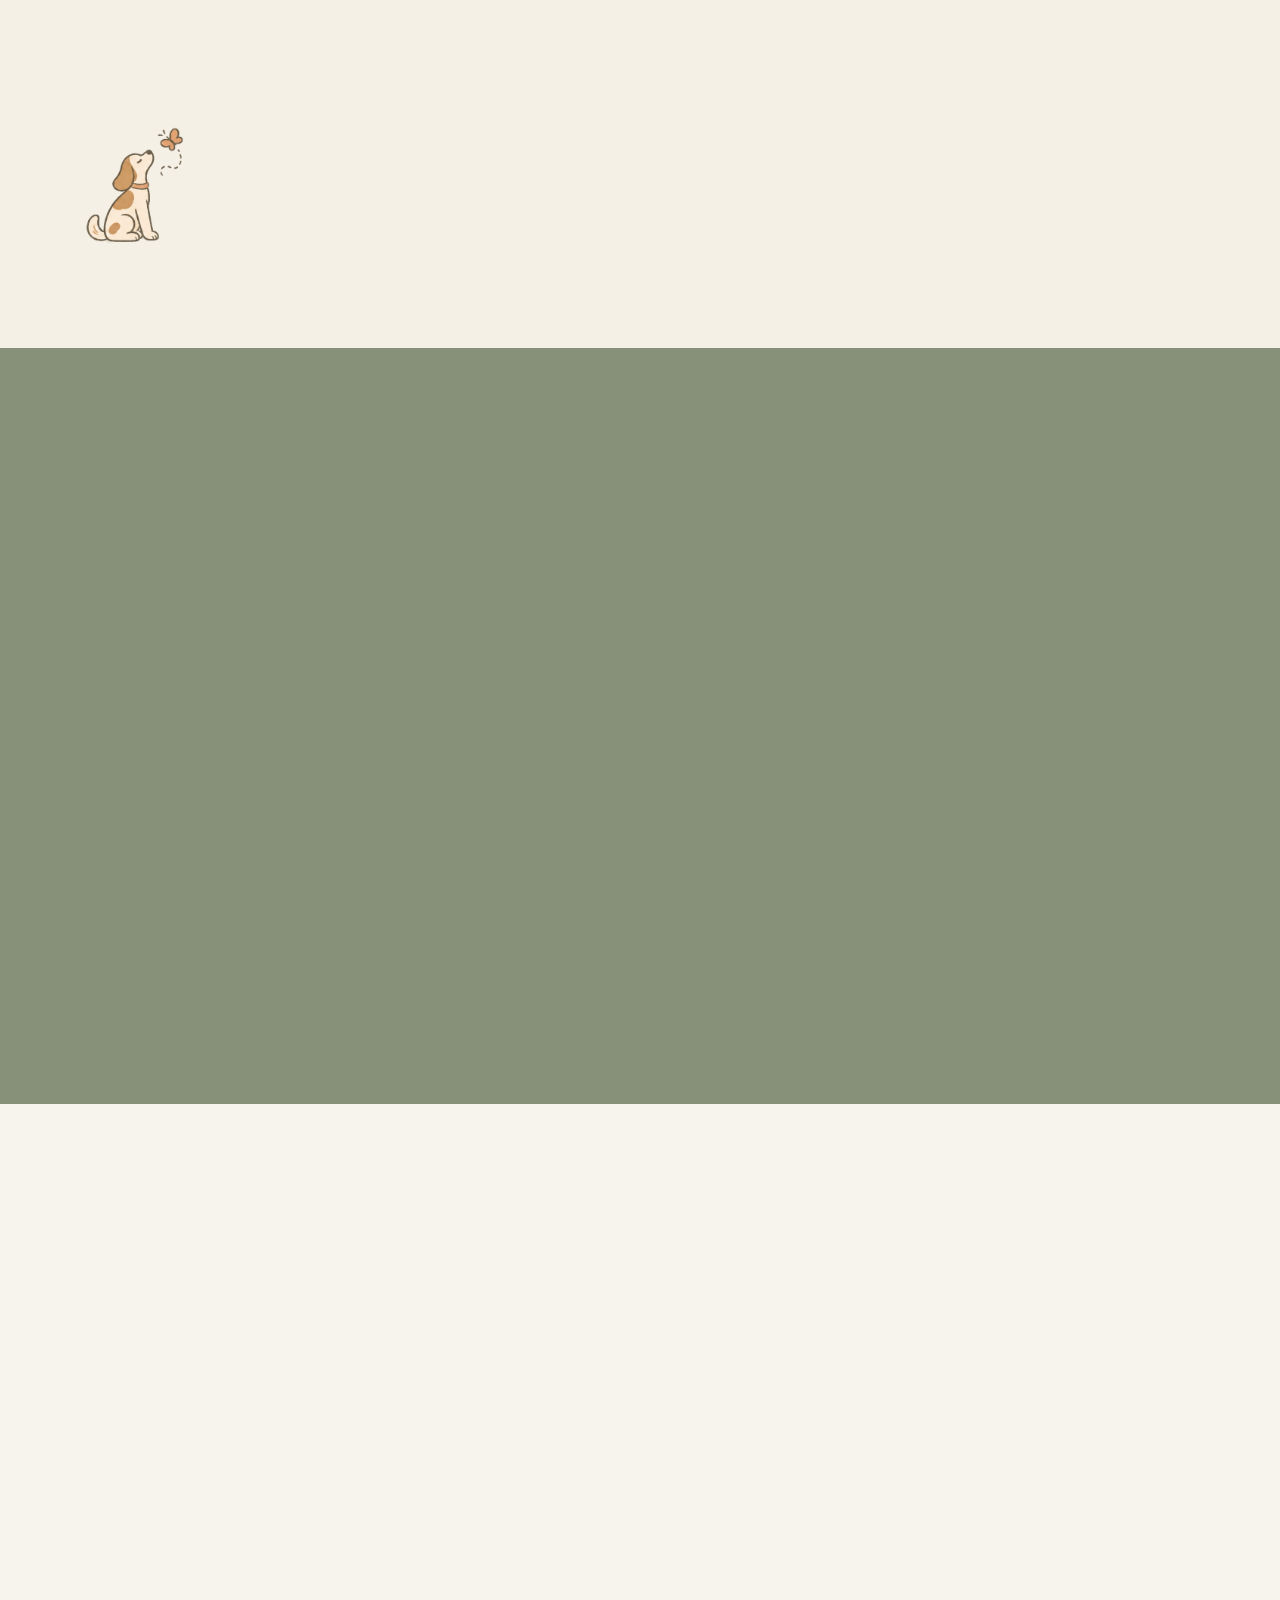
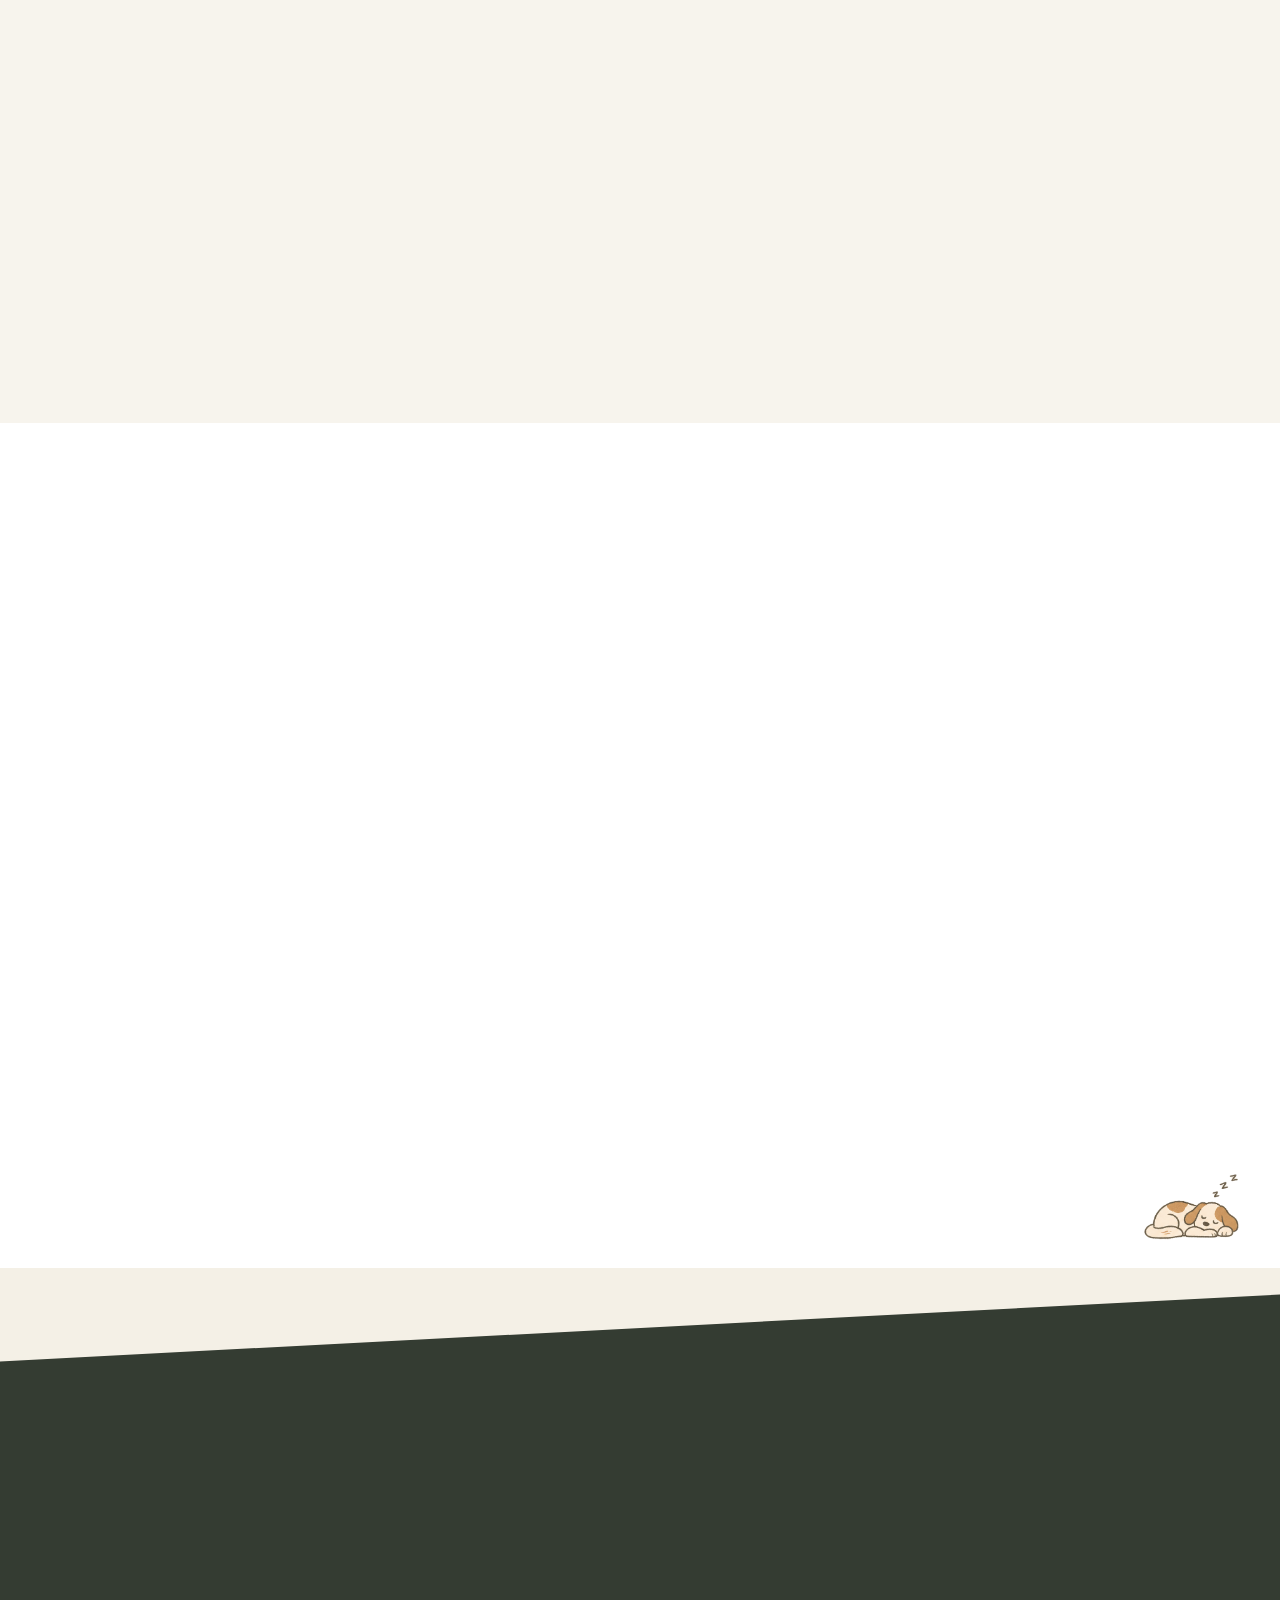
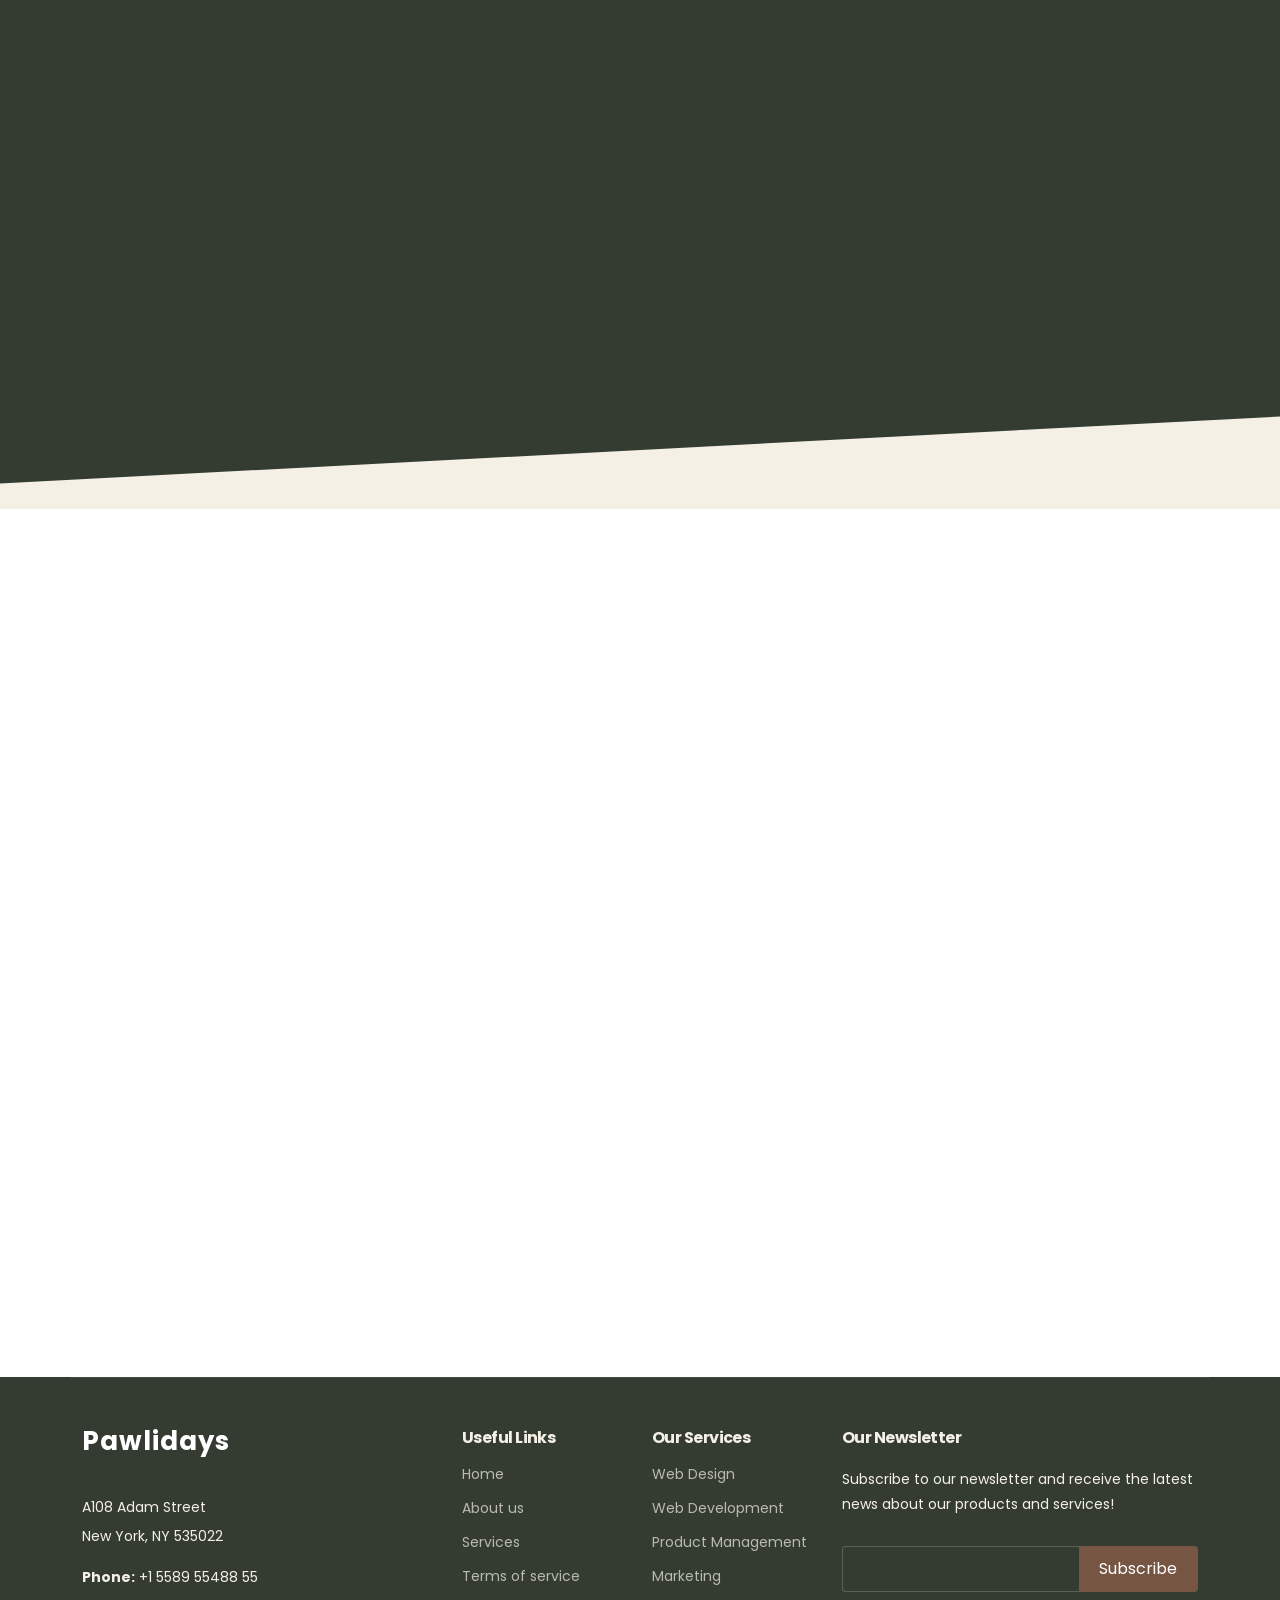
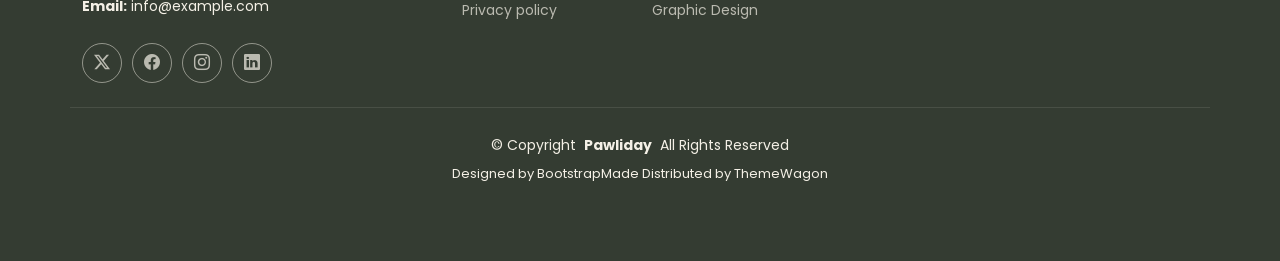
==== commit 781bb3b5: "new" ====
--- a/index.html
+++ b/index.html
@@ -74,10 +74,10 @@
 
   <!-- Decorative dogs -->
   <div class="paw-decorations" aria-hidden="true">
-    <img src="assets/img/dog-running.png"
+    <img src="assets/img/doodles/dog-running.png"
          class="paw-doodle paw-doodle-top" alt="">
 
-    <img src="assets/img/dog-sitting.png"
+    <img src="assets/img/doodles/dog-sitting.png"
          class="paw-doodle paw-doodle-bottom" alt="">
   </div>
 
@@ -145,7 +145,6 @@
     
 <!-- Inside Pawlidays Section -->
 <section id="inside-pawlidays" class="paw-inside section">
-
   <div id="about" class="paw-about-anchor" aria-hidden="true"></div> 
   <div class="container">
 
@@ -259,147 +258,135 @@
     
 <!-- Services Section -->
 <section id="services" class="services section paw-services">
+<img src="assets/img/doodles/dog-curious.png"
+     class="paw-mascot paw-mascot-services"
+     alt="" aria-hidden="true">
+  <div class="container paw-services-heading" data-aos="fade-up">
+    <h2>What we do</h2>
+    <p>
+      Thoughtful care for every kind of pawliday —
+      from playful daytime visits to cosy overnight stays.
+    </p>
+  </div>
 
   <div class="container">
-
-    <!-- Section heading -->
-    <div class="paw-services-heading" data-aos="fade-up">
-
-      <h2><em>What we do</em></h2>
-
-      <p>
-        From exciting playdates to cosy overnight stays,
-        we've thought of the little <br>things that make
-        a big difference to your dog's day.
-      </p>
+    <div class="row g-4">
+
+      <!-- Daycare -->
+      <div class="col-lg-6" data-aos="fade-up">
+        <article class="paw-service-card">
+          <div class="paw-service-image">
+            <img src="assets/img/Daycare.png" alt="Dog daycare at Pawlidays">
+          </div>
+
+          <div class="paw-service-content">
+            <div class="paw-service-meta">
+            </div>
+
+            <h3>Play, explore, repeat</h3>
+
+            <p>
+              Fun-filled day visits with opportunities for play,
+              social time and well-deserved rest in a calm,
+              welcoming environment.
+            </p>
+
+            <a href="service-details.html" class="paw-service-link">
+              Discover Daycare
+            </a>
+          </div>
+        </article>
+      </div>
+
+      <!-- Boarding -->
+      <div class="col-lg-6" data-aos="fade-up" data-aos-delay="100">
+        <article class="paw-service-card">
+          <div class="paw-service-image">
+            <img src="assets/img/Boarding.png" alt="Dog boarding at Pawlidays">
+          </div>
+
+          <div class="paw-service-content">
+            <div class="paw-service-meta">
+            </div>
+
+            <h3>A home away from home</h3>
+
+            <p>
+              Comfortable overnight stays, familiar routines
+              and plenty of attention — because time away
+              should feel good for dogs too.
+            </p>
+
+            <a href="service-details.html" class="paw-service-link">
+              Discover Boarding
+            </a>
+          </div>
+        </article>
+      </div>
+
+      <!-- Grooming -->
+      <div class="col-lg-6" data-aos="fade-up" data-aos-delay="200">
+        <article class="paw-service-card">
+          <div class="paw-service-image">
+            <img src="assets/img/grooming.PNG" alt="Dog grooming at Pawlidays">
+          </div>
+
+          <div class="paw-service-content">
+            <div class="paw-service-meta">
+            </div>
+
+            <h3>Fresh looks, happy tails</h3>
+
+            <p>
+              Gentle grooming, refreshing baths and a little extra
+              pampering to help your dog look and feel their best.
+            </p>
+
+            <a href="service-details.html" class="paw-service-link">
+              Discover Grooming
+            </a>
+          </div>
+        </article>
+      </div>
+
+      <!-- Walking -->
+      <div class="col-lg-6" data-aos="fade-up" data-aos-delay="300">
+        <article class="paw-service-card">
+          <div class="paw-service-image">
+            <img src="assets/img/Walking.png" alt="Dog walking at Pawlidays">
+          </div>
+
+          <div class="paw-service-content">
+            <div class="paw-service-meta">
+            </div>
+
+            <h3>Every walk’s an adventure</h3>
+
+            <p>
+              Fresh air, new scents and enjoyable walks
+              adapted to your dog’s energy, pace and routine.
+            </p>
+
+            <a href="service-details.html" class="paw-service-link">
+              Discover Walking
+            </a>
+          </div>
+        </article>
+      </div>
+
     </div>
 
-    <!-- Main services -->
-    <div class="row g-4">
-
-      <!-- Daycare -->
-      <div class="col-lg-6" data-aos="fade-up"
-           data-aos-delay="100">
-        <a href="service-details.html#daycare"
-           class="paw-service-box">
-
-          <div class="paw-service-top">
-            <i class="bi bi-sun"></i>
-            <span>01 / DAYCARE</span>
-          </div>
-
-          <h3>Play, explore, repeat.</h3>
-
-          <p>
-            Fun-filled days with opportunities for
-            play, socialising and well-deserved naps.
-            A happy routine for curious paws.
-          </p>
-
-          <div class="paw-service-bottom">
-            <span>Discover Daycare</span>
-            <i class="bi bi-arrow-up-right"></i>
-          </div>
-
-        </a>
-      </div>
-
-      <!-- Boarding -->
-      <div class="col-lg-6" data-aos="fade-up"
-           data-aos-delay="150">
-        <a href="service-details.html#boarding"
-           class="paw-service-box">
-
-          <div class="paw-service-top">
-            <i class="bi bi-moon-stars"></i>
-            <span>02 / BOARDING</span>
-          </div>
-
-          <h3>A home away from home.</h3>
-
-          <p>
-            Comfortable overnight stays, familiar
-            routines and plenty of attention.
-            Because holidays should feel good
-            for everyone.
-          </p>
-
-          <div class="paw-service-bottom">
-            <span>Discover Boarding</span>
-            <i class="bi bi-arrow-up-right"></i>
-          </div>
-
-        </a>
-      </div>
-
-      <!-- Grooming -->
-      <div class="col-lg-6" data-aos="fade-up"
-           data-aos-delay="200">
-        <a href="service-details.html#grooming"
-           class="paw-service-box">
-
-          <div class="paw-service-top">
-            <i class="bi bi-stars"></i>
-            <span>03 / GROOMING</span>
-          </div>
-
-          <h3>Fresh looks, happy tails.</h3>
-
-          <p>
-            Gentle grooming, refreshing baths and
-            a little extra pampering to help your
-            dog look and feel their best.
-          </p>
-
-          <div class="paw-service-bottom">
-            <span>Discover Grooming</span>
-            <i class="bi bi-arrow-up-right"></i>
-          </div>
-
-        </a>
-      </div>
-
-      <!-- Walking -->
-      <div class="col-lg-6" data-aos="fade-up"
-           data-aos-delay="250">
-        <a href="service-details.html#walking"
-           class="paw-service-box">
-
-          <div class="paw-service-top">
-            <i class="bi bi-signpost-split"></i>
-            <span>04 / DOG WALKING</span>
-          </div>
-
-          <h3>Every walk's an adventure.</h3>
-
-          <p>
-            Fresh air, new scents and plenty of
-            tail-wagging moments. Enjoyable walks
-            adapted to your dog's energy and pace.
-          </p>
-
-          <div class="paw-service-bottom">
-            <span>Discover Walking</span>
-            <i class="bi bi-arrow-up-right"></i>
-          </div>
-
-        </a>
-      </div>
-
-    </div>
-
-    <!-- Bottom CTA -->
-    <div class="paw-services-footer" data-aos="fade-up">
-      <div>
-        <h3>Let's find their perfect pawliday</h3>
-      </div>
-
-      <a href="index.html#contact" class="paw-services-cta">
+    <div class="paw-services-footer" data-aos="fade-up" data-aos-delay="350">
+      <div class="paw-services-footer-text">
+        <h3>Let’s find their perfect pawliday.</h3>
+      </div>
+
+      <a href="contact.html" class="paw-services-cta">
         Get in Touch
       </a>
     </div>
-
   </div>
+
 </section>
 <!-- /Services Section -->
 
@@ -538,7 +525,14 @@
         </div>
 
       </div>
-
+<!-- Decorative Dog in Gallery -->
+<div class="container paw-gallery-doodle">
+  <img
+    src="assets/img/doodles/dog-curious.png"
+    alt=""
+    aria-hidden="true"
+  >
+</div>
     </section><!-- /Portfolio Section -->
 
     <!-- Testimonials Section -->
@@ -682,8 +676,6 @@
       <div class="col-lg-4 col-md-6" data-aos="fade-up">
         <div class="pricing-item">
 
-          <span class="paw-price-label">01 / DAYCARE</span>
-
           <h3>Happy Day Visits</h3>
 
           <p>
@@ -700,7 +692,6 @@
           <div class="paw-price-bottom">
             <a href="#contact" class="buy-btn">
               Enquire Now
-              <i class="bi bi-arrow-up-right"></i>
             </a>
           </div>
 
@@ -712,7 +703,6 @@
            data-aos-delay="100">
         <div class="pricing-item">
 
-          <span class="paw-price-label">02 / BOARDING</span>
 
           <h3>Cosy Overnight Stays</h3>
 
@@ -730,7 +720,6 @@
           <div class="paw-price-bottom">
             <a href="#contact" class="buy-btn">
               Enquire Now
-              <i class="bi bi-arrow-up-right"></i>
             </a>
           </div>
 
@@ -741,8 +730,6 @@
       <div class="col-lg-4 col-md-6" data-aos="fade-up"
            data-aos-delay="200">
         <div class="pricing-item">
-
-          <span class="paw-price-label">03 / EXTRA CARE</span>
 
           <h3>Fresh & Happy</h3>
 
@@ -760,7 +747,6 @@
           <div class="paw-price-bottom">
             <a href="#contact" class="buy-btn">
               Enquire Now
-              <i class="bi bi-arrow-up-right"></i>
             </a>
           </div>
 
@@ -775,7 +761,9 @@
 
     <!-- Faq Section -->
     <section id="faq" class="faq section">
-
+<img src="assets/img/doodles/dog-sleeping.png"
+     class="paw-mascot paw-mascot-faq"
+     alt="" aria-hidden="true">
       <!-- Section Title -->
       <div class="container section-title" data-aos="fade-up">
         <h2>Frequently Asked Questions</h2>
@@ -837,7 +825,9 @@
 
     <!-- Team Section -->
     <section id="team" class="team section section-bg dark-background">
-
+<img src="assets/img/doodles/dog-greeting.png"
+     class="paw-mascot paw-mascot-team"
+     alt="" aria-hidden="true">
       <!-- Section Title -->
       <div class="container section-title" data-aos="fade-up">
         <h2>Team</h2>
--- a/assets/css/main.css
+++ b/assets/css/main.css
@@ -948,7 +948,98 @@
     font-size: 18px;
   }
 }
-
+/* =====================================
+   PAWLIDAYS — DECORATIVE DOG DOODLES
+   ===================================== */
+
+.paw-doodle {
+  position: absolute;
+  width: 78px;
+  height: auto;
+  pointer-events: none;
+  z-index: 2;
+}
+
+.paw-doodle-sm {
+  width: 62px;
+}
+
+.paw-doodle-lg {
+  width: 92px;
+}
+
+/* Hero */
+.paw-doodle-hero-top-left {
+  top: 26px;
+  left: 42px;
+}
+
+.paw-doodle-hero-bottom-right {
+  right: 38px;
+  bottom: 28px;
+}
+
+/* Services */
+.paw-doodle-services-top {
+  top: 20px;
+  right: 60px;
+}
+
+.paw-doodle-services-bottom {
+  left: 40px;
+  bottom: 12px;
+}
+
+/* Blog */
+.paw-doodle-blog-top {
+  top: 18px;
+  left: 30px;
+}
+
+.paw-doodle-blog-bottom {
+  right: 26px;
+  bottom: 20px;
+}
+
+/* FAQ */
+.paw-doodle-faq {
+  right: 30px;
+  top: 10px;
+}
+
+/* Footer */
+.paw-doodle-footer {
+  right: 35px;
+  bottom: 20px;
+}
+
+/* Important: section must be relative */
+.paw-has-doodle {
+  position: relative;
+}
+
+/* Mobile */
+@media (max-width: 991px) {
+  .paw-doodle {
+    width: 58px;
+  }
+
+  .paw-doodle-lg {
+    width: 70px;
+  }
+}
+
+@media (max-width: 575px) {
+  .paw-doodle {
+    width: 46px;
+    opacity: 0.95;
+  }
+
+  /* hide some extra doodles on mobile */
+  .paw-doodle-hide-mobile {
+    display: none;
+  }
+}
 /*--------------------------------------------------------------
 # Clients Section
 --------------------------------------------------------------*/
@@ -1283,7 +1374,7 @@
 }
 
 .portfolio .portfolio-content .portfolio-info h4 {
-  font-size: 14px;
+  font-size: 21px;
   padding: 5px 10px;
   font-weight: 400;
   color: #ffffff;
@@ -1298,7 +1389,7 @@
   display: inline-block;
   left: 0;
   right: 0;
-  font-size: 16px;
+  font-size: 21px;
   font-weight: 600;
   color: rgba(255, 255, 255, 0.8);
 }
@@ -1359,7 +1450,7 @@
 }
 
 .testimonials .testimonial-item h4 {
-  font-size: 14px;
+  font-size: 21px;
   color: color-mix(in srgb, var(--default-color), transparent 40%);
   margin: 0;
 }
@@ -1500,7 +1591,7 @@
 
 .pricing h4 span {
   color: color-mix(in srgb, var(--default-color), transparent 60%);
-  font-size: 18px;
+  font-size: 21px;
 }
 
 .pricing ul {
@@ -1543,7 +1634,7 @@
   border-radius: 4px;
   border: 1px solid color-mix(in srgb, var(--default-color), transparent 60%);
   transition: none;
-  font-size: 16px;
+  font-size: 21px;
   font-weight: 500;
   font-family: var(--heading-font);
   transition: 0.3s;
@@ -1607,7 +1698,7 @@
 
 .faq .faq-container .faq-item h3 {
   font-weight: 600;
-  font-size: 16px;
+  font-size: 21px;
   line-height: 24px;
   margin: 0 30px 0 0;
   transition: 0.3s;
@@ -1642,7 +1733,7 @@
   position: absolute;
   top: 20px;
   right: 20px;
-  font-size: 16px;
+  font-size: 21px;
   line-height: 0;
   transition: 0.3s;
   cursor: pointer;
@@ -1771,7 +1862,7 @@
 .contact .info-item h3 {
   font-size: 20px;
   color: color-mix(in srgb, var(--default-color), transparent 20%);
-  font-size: 18px;
+  font-size: 21px;
   font-weight: 700;
   margin: 10px 0;
 }
@@ -1779,7 +1870,7 @@
 .contact .info-item p {
   padding: 0;
   margin-bottom: 0;
-  font-size: 14px;
+  font-size: 21px;
 }
 
 .contact .php-email-form {
@@ -1798,7 +1889,7 @@
 .contact .php-email-form input[type=text],
 .contact .php-email-form input[type=email],
 .contact .php-email-form textarea {
-  font-size: 14px;
+  font-size: 21px;
   padding: 10px 15px;
   box-shadow: none;
   border-radius: 0;
@@ -1872,7 +1963,7 @@
 .portfolio-details .portfolio-info ul {
   list-style: none;
   padding: 0;
-  font-size: 15px;
+  font-size: 21px;
 }
 
 .portfolio-details .portfolio-info ul li+li {
@@ -1934,7 +2025,7 @@
 }
 
 .service-details .services-list a i {
-  font-size: 16px;
+  font-size: 21px;
   margin-right: 8px;
   color: var(--accent-color);
 }
@@ -2007,13 +2098,13 @@
 }
 
 .service-details p {
-  font-size: 15px;
+  font-size: 21px;
 }
 
 .service-details ul {
   list-style: none;
   padding: 0;
-  font-size: 15px;
+  font-size: 21px;
 }
 
 .service-details ul li {
@@ -2462,7 +2553,7 @@
   border: 1px solid color-mix(in srgb, var(--default-color), transparent 70%);
   border-radius: 4px;
   padding: 10px 10px;
-  font-size: 14px;
+  font-size: 21px;
   height: 120px;
 }
 
@@ -2549,7 +2640,7 @@
   right: 0;
   bottom: 0;
   border: 0;
-  font-size: 16px;
+  font-size: 21px;
   padding: 0 15px;
   margin: -1px;
   transition: 0.3s;
@@ -2595,7 +2686,7 @@
 .categories-widget ul a span {
   padding-left: 5px;
   color: color-mix(in srgb, var(--default-color), transparent 50%);
-  font-size: 14px;
+  font-size: 21px;
 }
 
 .recent-posts-widget .post-item {
@@ -2613,7 +2704,7 @@
 }
 
 .recent-posts-widget .post-item h4 {
-  font-size: 15px;
+  font-size: 21px;
   font-weight: bold;
   margin-bottom: 5px;
 }
@@ -2630,7 +2721,7 @@
 .recent-posts-widget .post-item time {
   display: block;
   font-style: italic;
-  font-size: 14px;
+  font-size: 21px;
   color: color-mix(in srgb, var(--default-color), transparent 50%);
 }
 
@@ -2650,7 +2741,7 @@
 
 .tags-widget ul a {
   color: color-mix(in srgb, var(--default-color), transparent 30%);
-  font-size: 14px;
+  font-size: 21px;
   padding: 6px 14px;
   margin: 0 6px 8px 0;
   border: 1px solid color-mix(in srgb, var(--default-color), transparent 60%);
@@ -2667,7 +2758,7 @@
 .tags-widget ul a span {
   padding-left: 5px;
   color: color-mix(in srgb, var(--default-color), transparent 60%);
-  font-size: 14px;
+  font-size: 21px;
 }
 
 
@@ -2722,7 +2813,7 @@
   background-color: var(--paw-ivory);
   color: var(--paw-olive);
   font-family: var(--default-font);
-  font-size: 16px;
+  font-size: 21px;
   line-height: 1.7;
 }
 
@@ -3076,6 +3167,26 @@
   color: var(--paw-brown);
 }
 
+/* Gallery decorative dog */
+
+#portfolio .paw-gallery-doodle {
+  display: flex;
+  justify-content: flex-start;
+  padding-top: 35px;
+}
+
+#portfolio .paw-gallery-doodle img {
+  display: block;
+  width: 105px;
+  height: auto;
+}
+
+@media (max-width: 767px) {
+  #portfolio .paw-gallery-doodle img {
+    width: 70px;
+  }
+}
+
 
 /* 12. TESTIMONIALS
    -------------------------------------------------- */
@@ -3564,7 +3675,7 @@
 
   #header.paw-header .navmenu a {
     padding: 8px 0;
-    font-size: 13px;
+    font-size: 18px;
     font-weight: 600;
   }
 }
@@ -3577,7 +3688,7 @@
   border-radius: 40px;
   background: #343C32;
   color: #fff;
-  font-size: 13px;
+  font-size: 16px;
   font-weight: 600;
   white-space: nowrap;
   text-decoration: none;
@@ -3631,7 +3742,7 @@
 
 #hero.paw-hero .paw-hero-description {
   max-width: 490px;
-  font-size: 16px;
+  font-size: 21px;
   line-height: 1.85;
   color: #594030;
   margin-bottom: 32px;
@@ -3653,7 +3764,7 @@
   border-radius: 50px;
   padding: 16px 26px;
   text-decoration: none;
-  font-size: 13px;
+  font-size: 18px;
   font-weight: 700;
 }
 
@@ -3662,7 +3773,7 @@
   align-items: center;
   gap: 10px;
   color: #343C32;
-  font-size: 13px;
+  font-size: 18px;
   font-weight: 700;
   text-decoration: none;
   border-bottom: 1px solid #879078;
@@ -3805,8 +3916,11 @@
 
 
 /* ====================================
-   PAWLIDAYS — SERVICES REDESIGN
+   PAWLIDAYS — SERVICES 
    ==================================== */
+/* =====================================
+   PAWLIDAYS — SERVICES
+   ===================================== */
 
 #services.paw-services {
   background: #343C32;
@@ -3814,204 +3928,217 @@
   position: relative;
 }
 
-/* Heading */
-
 .paw-services-heading {
   text-align: center;
-  max-width: 700px;
-  margin: 0 auto 65px;
-}
-
-.paw-services-eyebrow {
+  margin-bottom: 55px;
+}
+
+.paw-services-label {
+  display: inline-block;
+  margin-bottom: 16px;
+  color: #D69D78;
+  font-size: 13px;
+  font-weight: 700;
+  letter-spacing: 2px;
+}
+
+#services .paw-services-heading h2 {
+  font-family: "Manrope", sans-serif !important;
+  font-size: clamp(48px, 5vw, 72px);
+  color: #E8E3D7;
+  margin-bottom: 18px;
+  letter-spacing: -0.04em;
+}
+
+#services .paw-services-heading p {
+  max-width: 760px;
+  margin: 0 auto;
+  color: #F2EEE5;
+  font-size: 21px;
+  line-height: 1.6;
+}
+
+/* Service cards */
+
+.paw-service-card {
+  background: #F4F0E6;
+  border-radius: 28px;
+  overflow: hidden;
+  height: 100%;
+  display: flex;
+  flex-direction: row;
+  min-height: 320px;
+  border: 1px solid rgba(255,255,255,0.06);
+  transition: transform 0.3s ease, box-shadow 0.3s ease;
+}
+
+.paw-service-card:hover {
+  transform: translateY(-4px);
+  box-shadow: 0 16px 36px rgba(0,0,0,0.12);
+}
+
+.paw-service-image {
+  width: 50%;
+  min-height: 320px;
+  overflow: hidden;
+}
+
+.paw-service-image img {
+  width: 100%;
+  height: 100%;
+  object-fit: cover;
   display: block;
-  font-family: "DM Sans", sans-serif;
-  font-size: 11px;
-  font-weight: 700;
-  letter-spacing: 2.5px;
-  color: #C99D76;
-  margin-bottom: 20px;
-}
-
-#services .paw-services-heading h2 {
-  font-family: "Fraunces", Georgia, serif;
-  font-size: clamp(42px, 5vw, 66px);
-  line-height: 1.15;
-  letter-spacing: -2px;
-  color: #FAF8F3;
-  margin-bottom: 24px;
-}
-
-#services .paw-services-heading h2 em {
-  color: #C99D76;
-  font-weight: 400;
-}
-
-.paw-services-heading p {
-  color: #E6E5DD;
-  font-size: 16px;
-  line-height: 1.8;
-}
-
-/* Service cards */
-
-#services .paw-service-box {
+}
+
+/* Text side */
+
+.paw-service-content {
+  width: 50%;
+  padding: 34px 32px 28px;
   display: flex;
   flex-direction: column;
-  height: 100%;
-  min-height: 310px;
-  padding: 38px 42px;
-  background: #F4F0E6;
-  border: 1px solid transparent;
-  border-radius: 24px;
+  justify-content: space-between;
+}
+
+.paw-service-meta {
+  display: flex;
+  justify-content: space-between;
+  align-items: center;
+  margin-bottom: 26px;
+  color: #8C7A67;
+  font-size: 12px;
+  font-weight: 700;
+  letter-spacing: 1.6px;
+}
+
+#services .paw-service-content h3 {
+  font-family: "Manrope", sans-serif !important;
+  font-size: 28px;
+  line-height: 1.2;
+  font-weight: 700;
+  color: #2E362F;
+  margin-bottom: 18px;
+  letter-spacing: -0.03em;
+}
+
+#services .paw-service-content p {
+  font-size: 21px;
+  line-height: 1.6;
+  color: #5F564D;
+  margin-bottom: 30px;
+}
+
+.paw-service-link {
+  margin-top: auto;
+  display: inline-flex;
+  align-items: center;
+  gap: 12px;
+  color: #8D5B3E;
   text-decoration: none;
-  color: #343C32;
-  transition:
-    transform 0.35s ease,
-    background 0.35s ease,
-    box-shadow 0.35s ease;
-}
-
-#services .paw-service-box:hover {
-  background: #FAF8F3;
-  transform: translateY(-7px);
-  box-shadow: 0 22px 45px rgba(0, 0, 0, 0.12);
-}
-
-.paw-service-top {
-  display: flex;
-  align-items: center;
-  justify-content: space-between;
-  margin-bottom: 30px;
-}
-
-.paw-service-top > i {
-  font-size: 35px;
-  line-height: 1;
-  color: #765642;
-}
-
-.paw-service-top span {
-  font-family: "DM Sans", sans-serif;
-  font-size: 11px;
-  font-weight: 700;
-  letter-spacing: 1.5px;
-  color: #879078;
-}
-
-#services .paw-service-box h3 {
-  font-family: "Fraunces", Georgia, serif;
-  font-size: 30px;
-  font-weight: 500;
-  letter-spacing: -0.6px;
-  color: #343C32;
-  margin-bottom: 16px;
-}
-
-#services .paw-service-box p {
-  font-family: "DM Sans", sans-serif;
-  font-size: 14px;
-  line-height: 1.85;
-  color: #594F46;
-  max-width: 430px;
-  margin-bottom: 30px;
-}
-
-.paw-service-bottom {
-  display: flex;
-  align-items: center;
-  justify-content: space-between;
-  margin-top: auto;
-  padding-top: 20px;
-  border-top: 1px solid rgba(52, 60, 50, 0.15);
-}
-
-.paw-service-bottom span {
-  font-size: 13px;
-  font-weight: 700;
-  color: #765642;
-}
-
-.paw-service-bottom i {
-  font-size: 21px;
-  color: #765642;
-  transition: transform 0.3s ease;
-}
-
-.paw-service-box:hover .paw-service-bottom i {
-  transform: translate(4px, -4px);
-}
-
-/* Bottom call to action */
+  font-size: 18px;
+  font-weight: 700;
+  transition: color 0.25s ease;
+}
+
+.paw-service-link:hover {
+  color: #E77D46;
+}
+
+.paw-service-link i {
+  font-size: 18px;
+}
+
+/* Footer CTA */
 
 .paw-services-footer {
+  margin-top: 50px;
+  padding-top: 36px;
+  border-top: 1px solid rgba(244, 240, 230, 0.14);
   display: flex;
   justify-content: space-between;
   align-items: center;
   gap: 25px;
-  margin-top: 65px;
-  padding-top: 35px;
-  border-top: 1px solid rgba(255, 255, 255, 0.2);
-}
-
-.paw-services-footer span {
-  font-size: 11px;
-  font-weight: 700;
-  letter-spacing: 2px;
-  color: #C99D76;
-}
-
-#services .paw-services-footer h3 {
-  font-family: "Fraunces", Georgia, serif;
-  font-size: 28px;
-  color: #FAF8F3;
-  margin: 12px 0 0;
+}
+
+.paw-services-footer h3 {
+  font-family: "Manrope", sans-serif !important;
+  color: #F4F0E6;
+  font-size: 36px;
+  line-height: 1.2;
+  margin: 0;
 }
 
 .paw-services-cta {
   display: inline-flex;
   align-items: center;
-  gap: 16px;
-  padding: 15px 26px;
-  background: #C99D76;
-  color: #343C32;
-  border-radius: 50px;
+  justify-content: center;
+  background: #E77D46;
+  color: #2E362F;
   text-decoration: none;
-  font-size: 13px;
-  font-weight: 700;
-  white-space: nowrap;
-  transition: background 0.3s ease,
-              transform 0.3s ease;
+  font-size: 18px;
+  font-weight: 700;
+  padding: 16px 28px;
+  border-radius: 999px;
+  min-width: 170px;
+  transition: all 0.25s ease;
 }
 
 .paw-services-cta:hover {
-  background: #E2B58F;
-  color: #343C32;
-  transform: translateY(-3px);
+  background: #F4F0E6;
+  color: #2E362F;
 }
 
 /* Responsive */
 
-@media (max-width: 767px) {
-  #services.paw-services {
-    padding: 75px 0;
-  }
-
-  .paw-services-heading {
-    margin-bottom: 40px;
-  }
-
-  #services .paw-service-box {
-    padding: 28px;
-    min-height: 280px;
-  }
-
-  #services .paw-service-box h3 {
-    font-size: 26px;
+@media (max-width: 991px) {
+  .paw-service-card {
+    flex-direction: column;
+    min-height: auto;
+  }
+
+  .paw-service-image,
+  .paw-service-content {
+    width: 100%;
+  }
+
+  .paw-service-image {
+    min-height: 260px;
+  }
+
+  .paw-service-content {
+    padding: 28px 24px 24px;
+  }
+
+  #services .paw-services-heading h2 {
+    font-size: 52px;
   }
 
   .paw-services-footer {
     flex-direction: column;
     align-items: flex-start;
+  }
+}
+
+@media (max-width: 575px) {
+  #services.paw-services {
+    padding: 80px 0;
+  }
+
+  #services .paw-services-heading h2 {
+    font-size: 42px;
+  }
+
+  #services .paw-services-heading p,
+  #services .paw-service-content p {
+    font-size: 19px;
+  }
+
+  #services .paw-service-content h3 {
+    font-size: 24px;
+  }
+
+  .paw-services-footer h3 {
+    font-size: 30px;
   }
 }
 
@@ -4113,7 +4240,7 @@
 
 .paw-inside-content p {
   color: #594F46;
-  font-size: 15px;
+  font-size: 21px;
   line-height: 1.9;
   margin-bottom: 18px;
 }
@@ -4170,7 +4297,7 @@
 }
 
 .paw-inside-value p {
-  font-size: 13px;
+  font-size: 21px;
   color: #594F46;
   line-height: 1.7;
   margin: 0;
@@ -4327,6 +4454,121 @@
   .paw-doodle {
     width: 65px;
     opacity: 0.6;
+  }
+}
+
+/* ======================================
+   PAWLIDAYS — DECORATIVE DOG MASCOTS
+   ====================================== */
+
+/* Containers for positioning */
+
+#inside-pawlidays,
+#services,
+#team,
+#faq,
+#footer,
+.paw-blog-main {
+  position: relative;
+}
+
+/* Common doodle styling */
+
+.paw-mascot {
+  position: absolute;
+  width: 90px;
+  height: auto;
+  z-index: 1;
+  pointer-events: none;
+}
+
+/* Keep content above decoration */
+
+#inside-pawlidays > .container,
+#services > .container,
+#team > .container,
+#faq > .container,
+#footer > .container,
+.paw-blog-main > .container {
+  position: relative;
+  z-index: 2;
+}
+
+/* 1. Inside Pawlidays */
+
+.paw-mascot-inside {
+  right: 2%;
+  bottom: 20px;
+  width: 85px;
+}
+
+/* 3. Team */
+
+.paw-mascot-team {
+  left: 3%;
+  top: 60px;
+  width: 85px;
+}
+
+/* 4. FAQ */
+
+.paw-mascot-faq {
+  right: 3%;
+  bottom: 25px;
+  width: 100px;
+}
+
+/* 5. Footer */
+
+.paw-mascot-footer {
+  right: 2%;
+  bottom: 16px;
+  width: 75px;
+}
+
+/* 6. Blog */
+
+.paw-mascot-blog {
+  top: 115px;
+  right: 4%;
+  width: 95px;
+}
+
+/* Tablet */
+
+@media (max-width: 1199px) {
+  .paw-mascot {
+    width: 65px;
+  }
+}
+
+/* Mobile */
+
+@media (max-width: 767px) {
+  .paw-mascot {
+    width: 48px;
+  }
+
+  /* Hide where they might overlap content */
+  .paw-mascot-inside,
+  .paw-mascot-team,
+  .paw-mascot-blog {
+    display: none;
+  }
+.paw-mascot-services {
+  display: block;
+  width: 55px;
+  left: 12px;
+  bottom: 12px;
+}
+  .paw-mascot-faq {
+    right: 12px;
+    bottom: 12px;
+  }
+
+  .paw-mascot-footer {
+    right: 12px;
+    bottom: 12px;
   }
 }
 
@@ -4600,7 +4842,7 @@
   border-radius: 50px;
   font-weight: 700;
 }
-
+font-size
 #header .paw-nav-button:hover {
   background: #765642;
   color: #FFFFFF;
@@ -4698,7 +4940,7 @@
 
 #pricing .pricing-item ul li {
   color: #343C32;
-  font-size: 14px;
+  font-size: 18px;
   padding: 8px 0;
 }
 
@@ -4719,7 +4961,7 @@
 }
 
 #pricing .paw-price-bottom > span {
-  font-size: 13px;
+  font-size: 18px;
   color: #765642;
   font-weight: 600;
 }
@@ -4729,7 +4971,7 @@
   align-items: center;
   gap: 12px;
   padding: 13px 23px;
-  font-size: 13px;
+  font-size: 18px;
   text-decoration: none;
 }
 
@@ -4764,13 +5006,13 @@
 
 #faq .faq-container .faq-item h3 {
   color: #343C32;
-  font-size: 16px;
+  font-size: 21px;
   font-weight: 700;
 }
 
 #faq .faq-container .faq-item .faq-content p {
   color: #594F46;
-  font-size: 15px;
+  font-size: 21px;
   line-height: 1.8;
 }
 
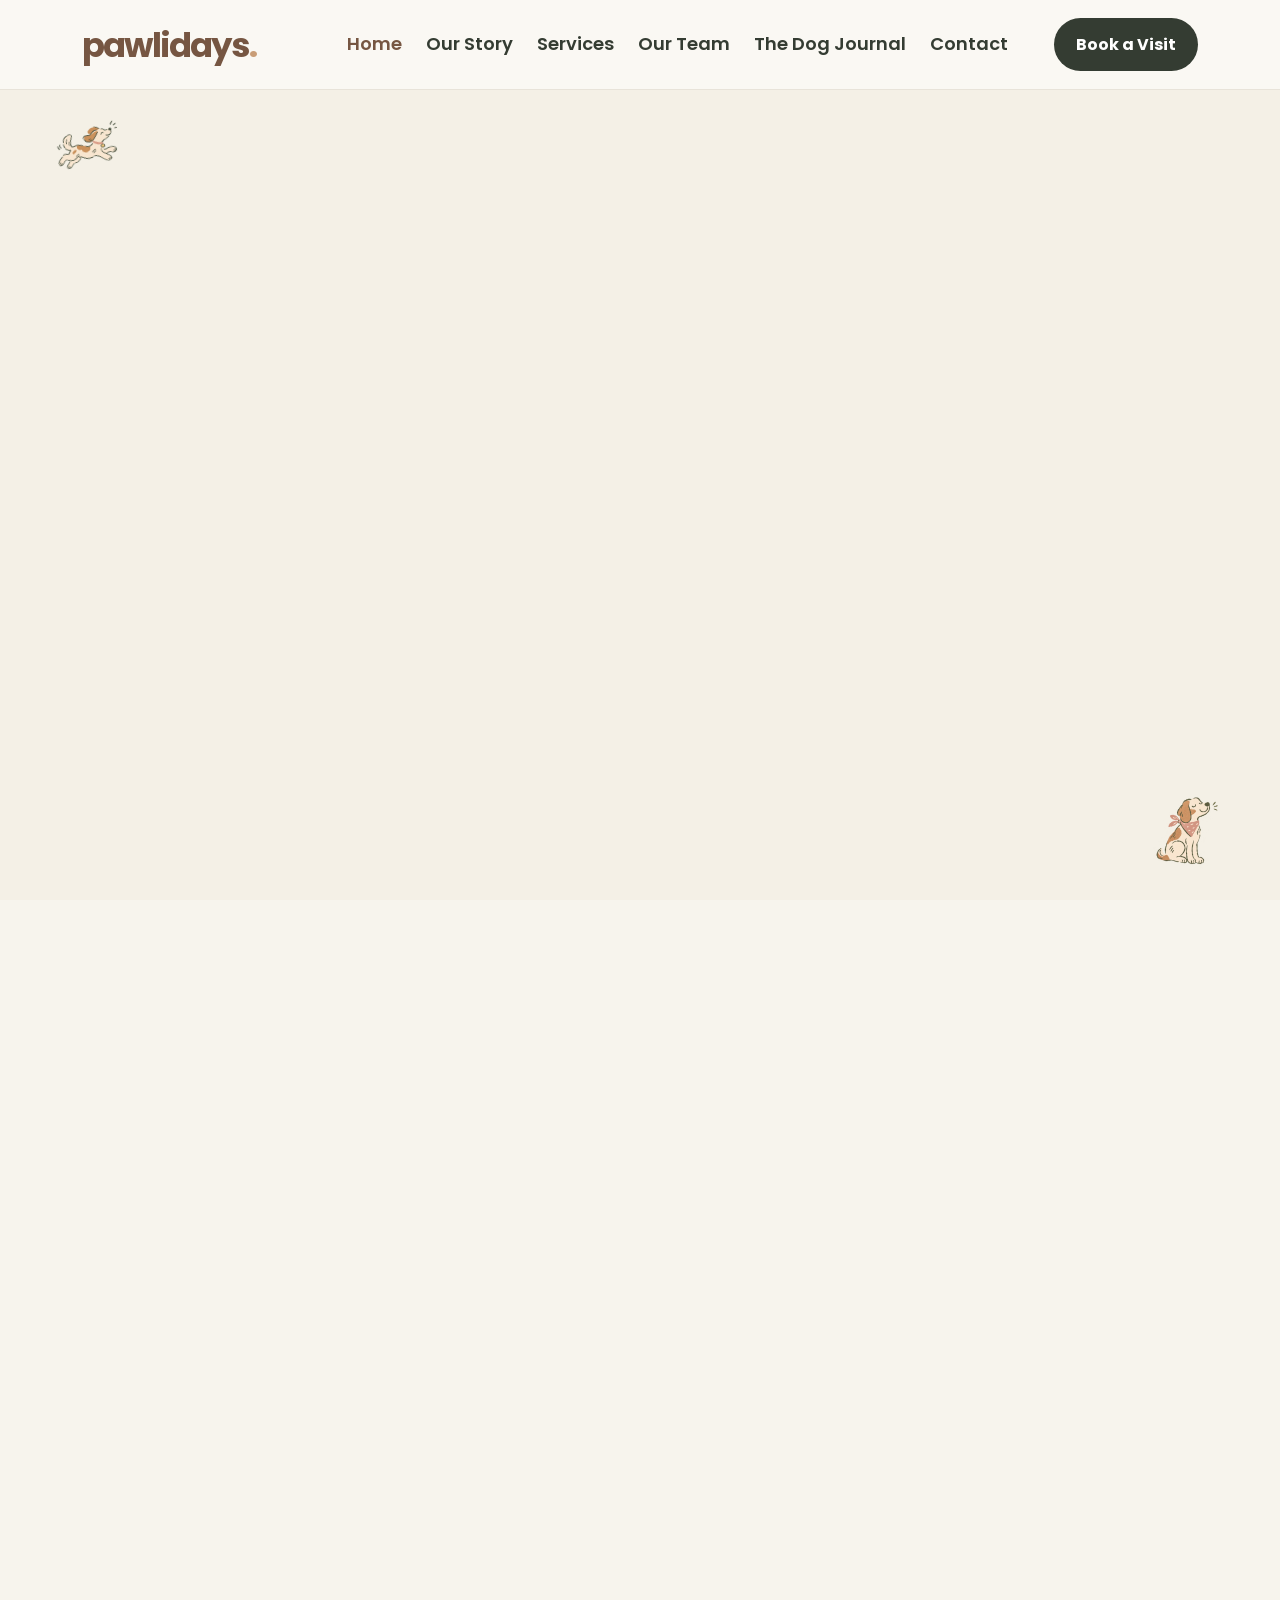
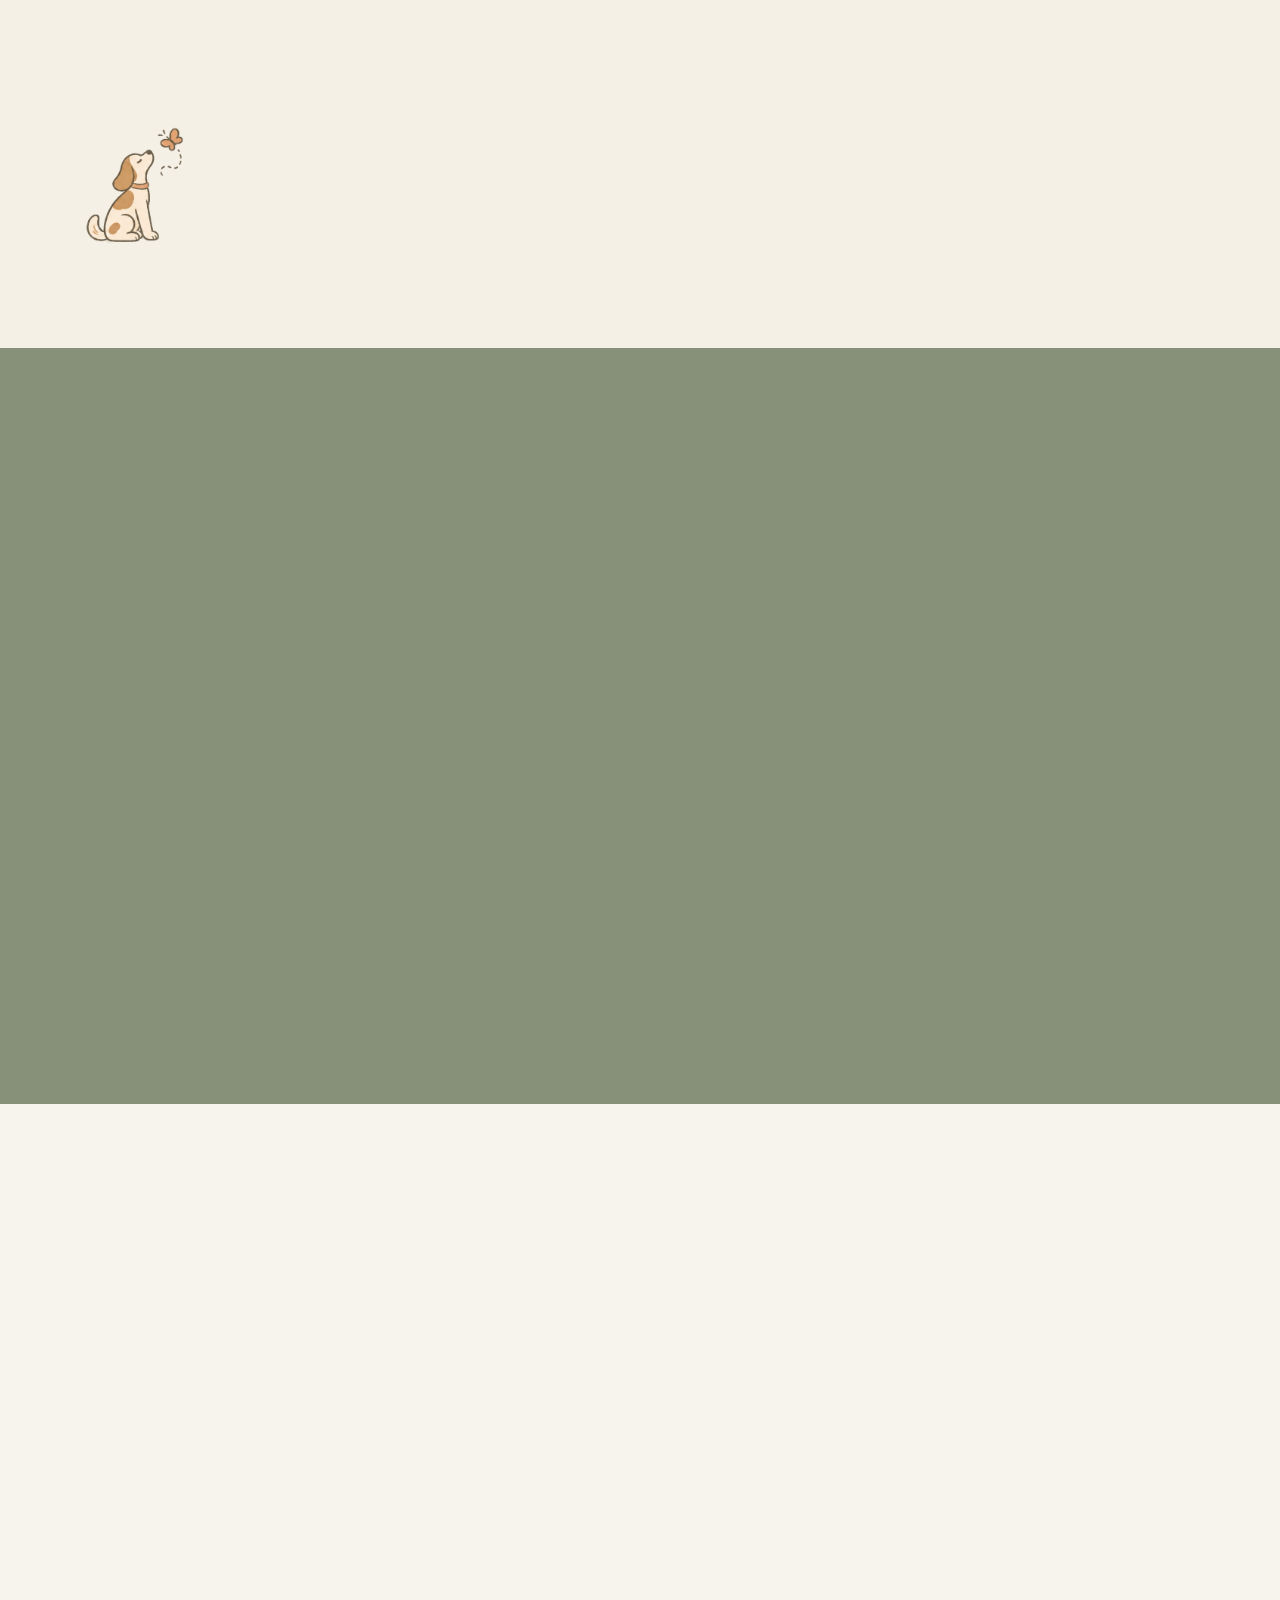
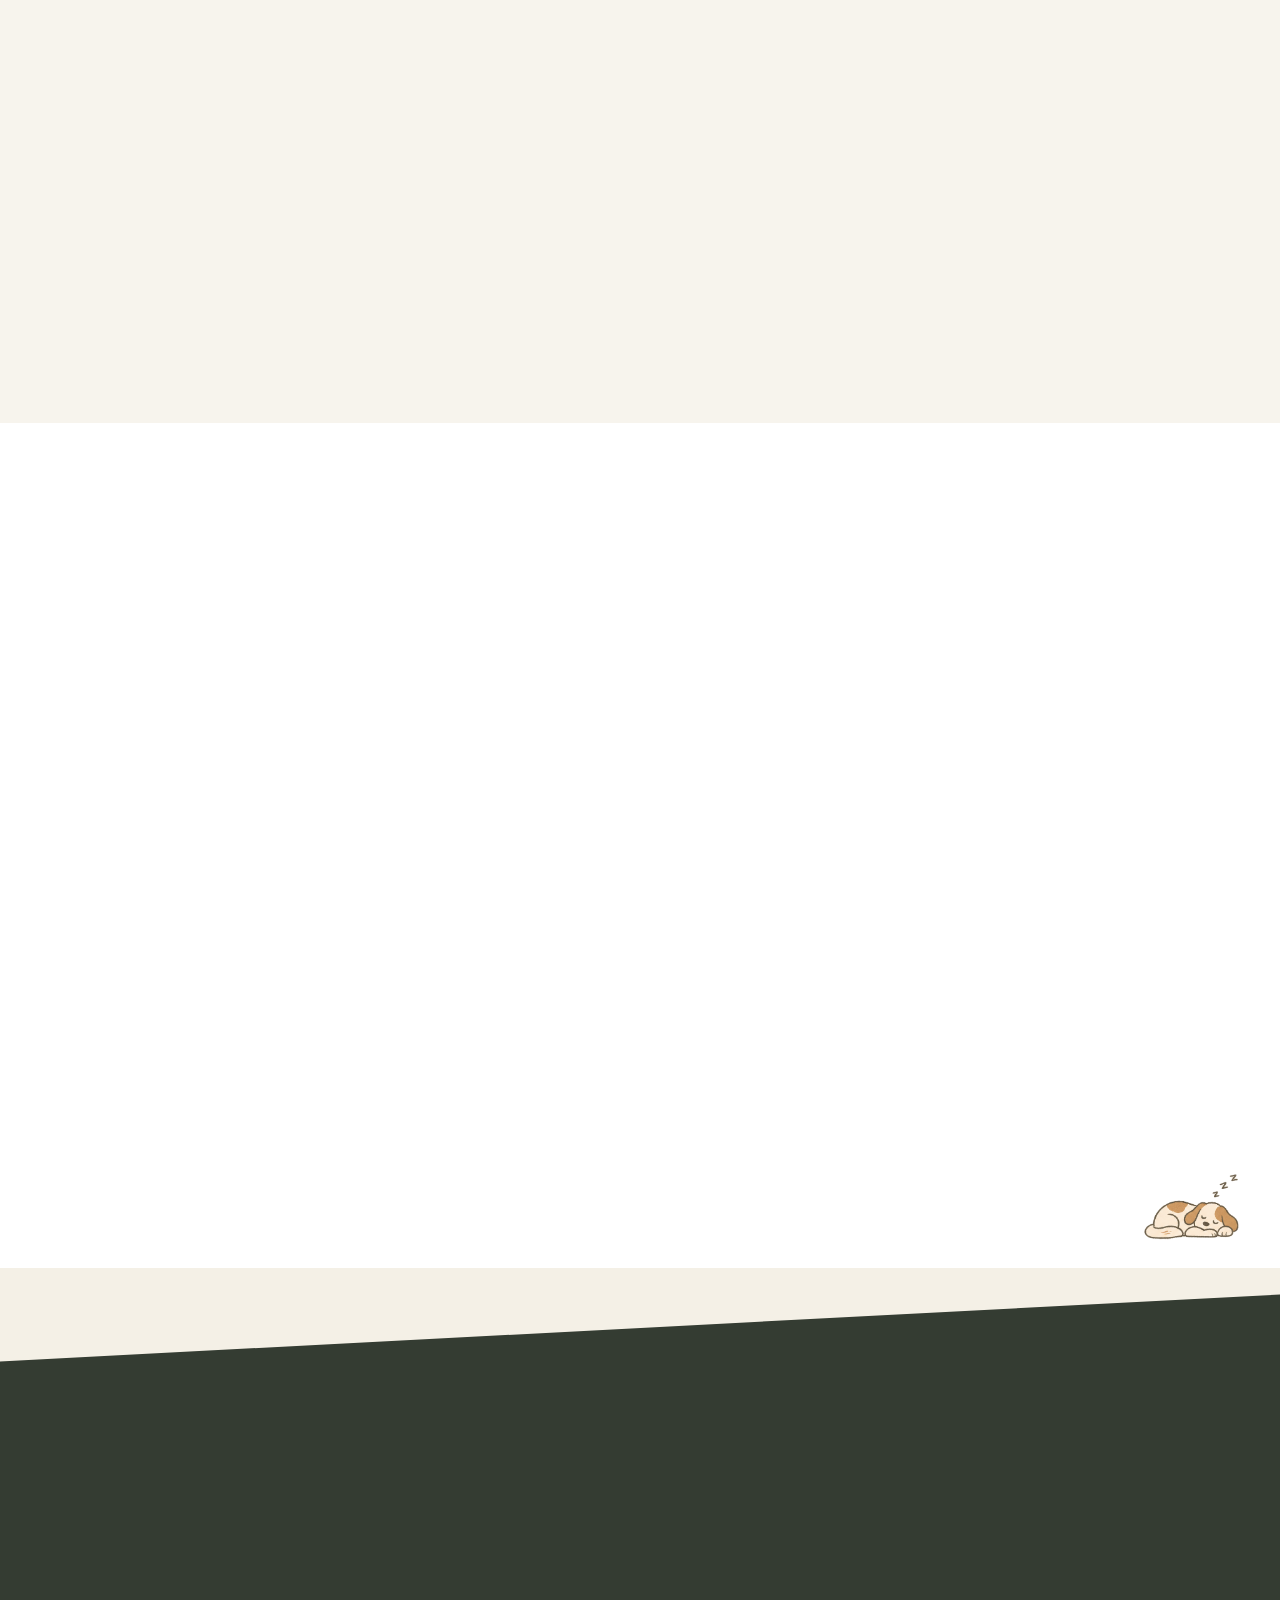
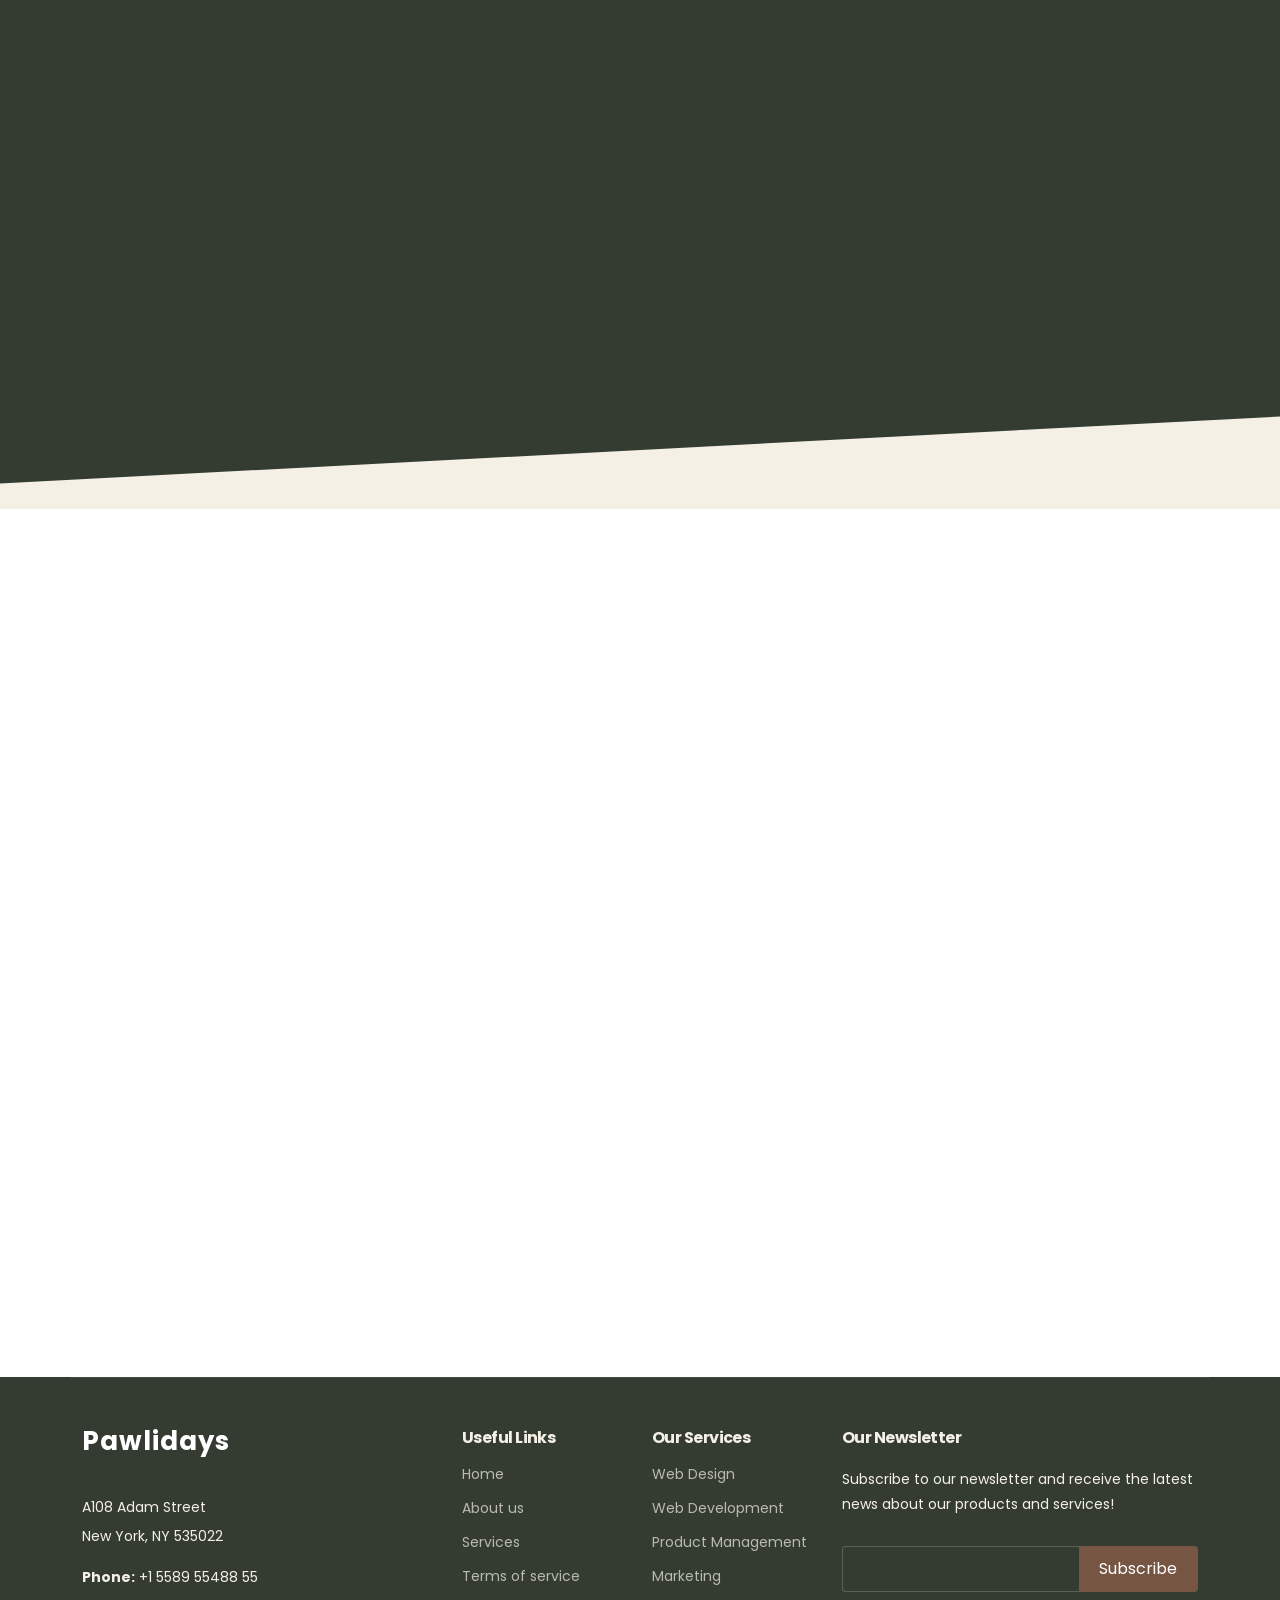
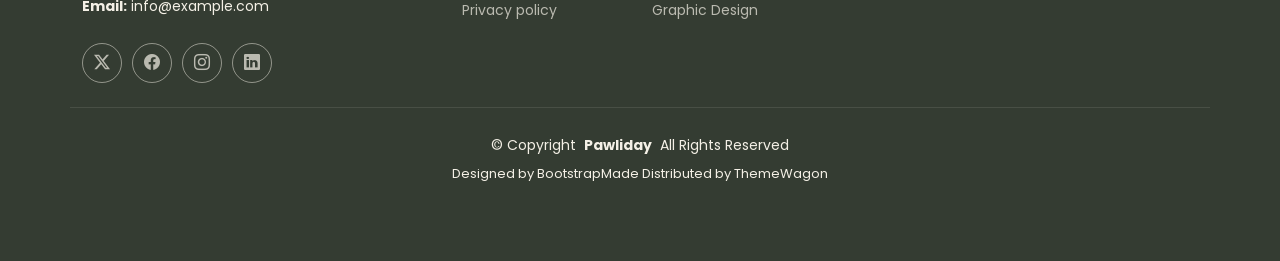
==== commit f6ada868: "Update index.html" ====
--- a/index.html
+++ b/index.html
@@ -258,9 +258,6 @@
     
 <!-- Services Section -->
 <section id="services" class="services section paw-services">
-<img src="assets/img/doodles/dog-curious.png"
-     class="paw-mascot paw-mascot-services"
-     alt="" aria-hidden="true">
   <div class="container paw-services-heading" data-aos="fade-up">
     <h2>What we do</h2>
     <p>
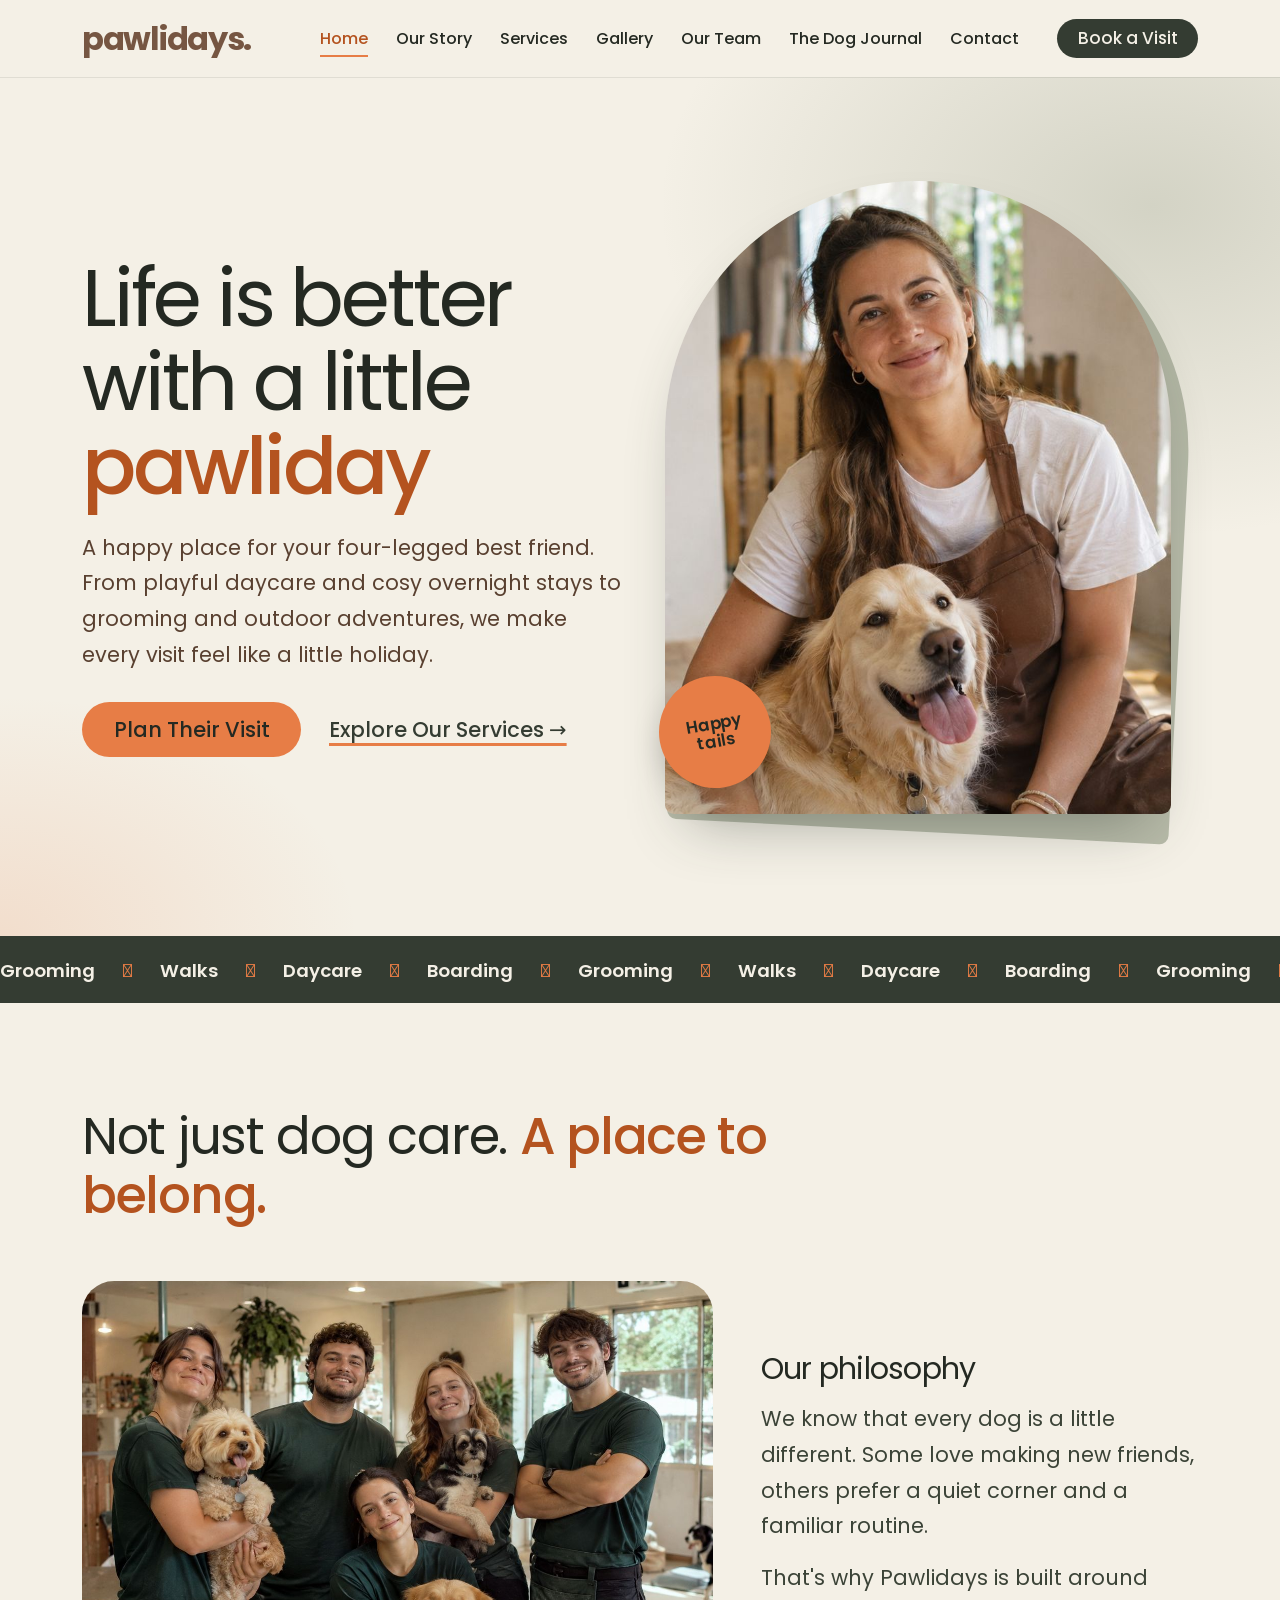
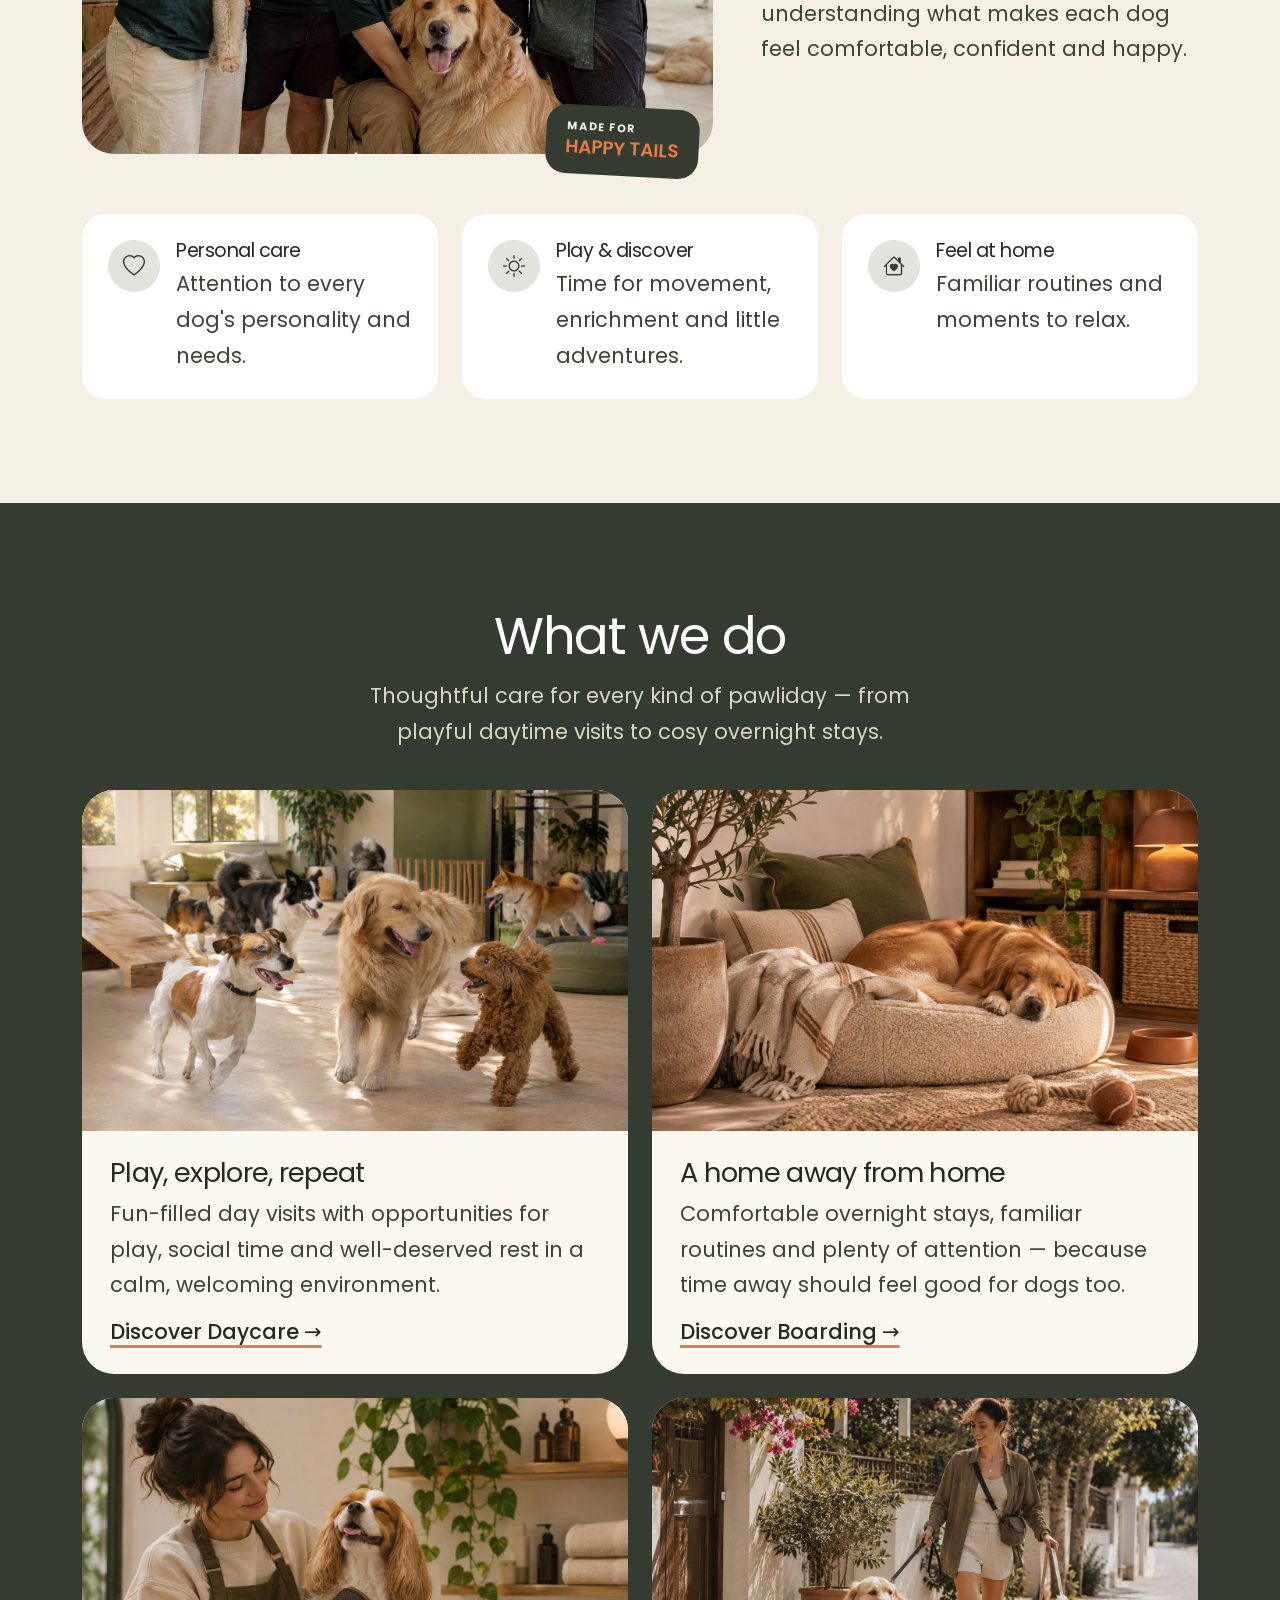
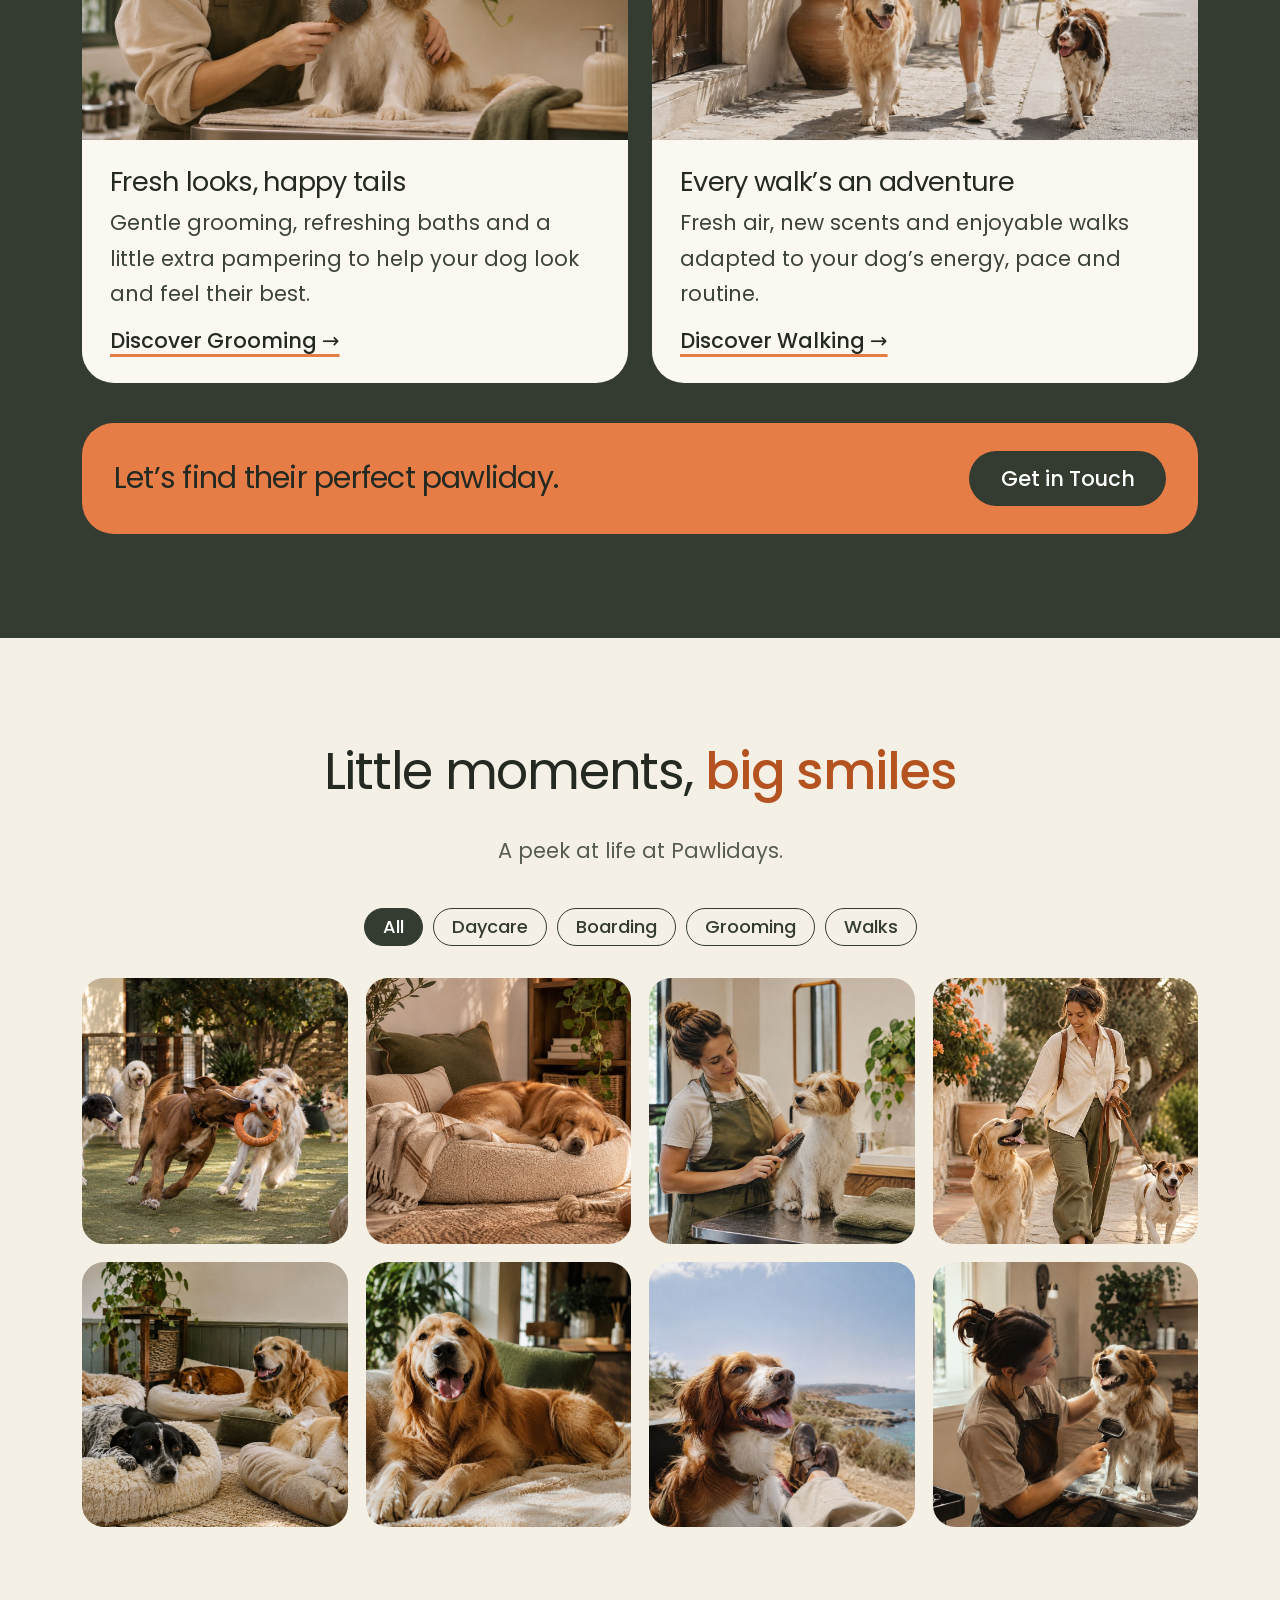
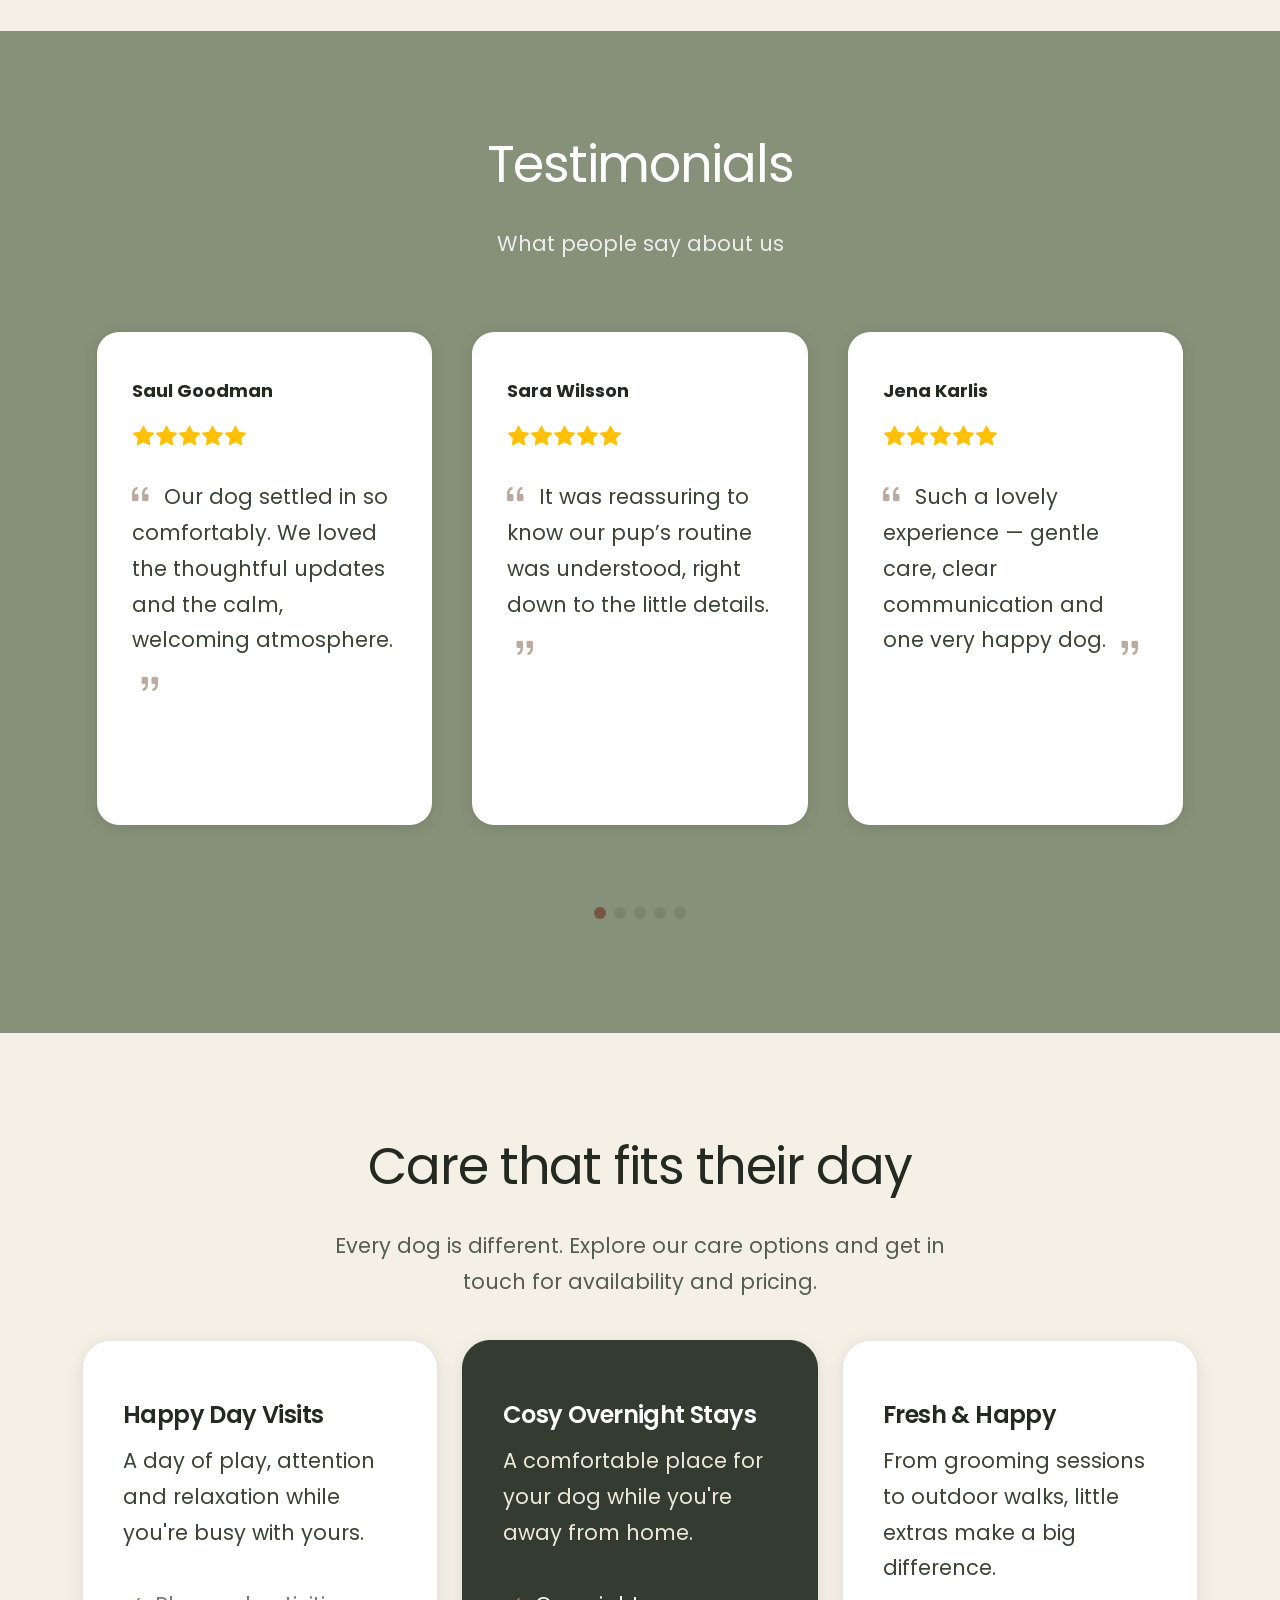
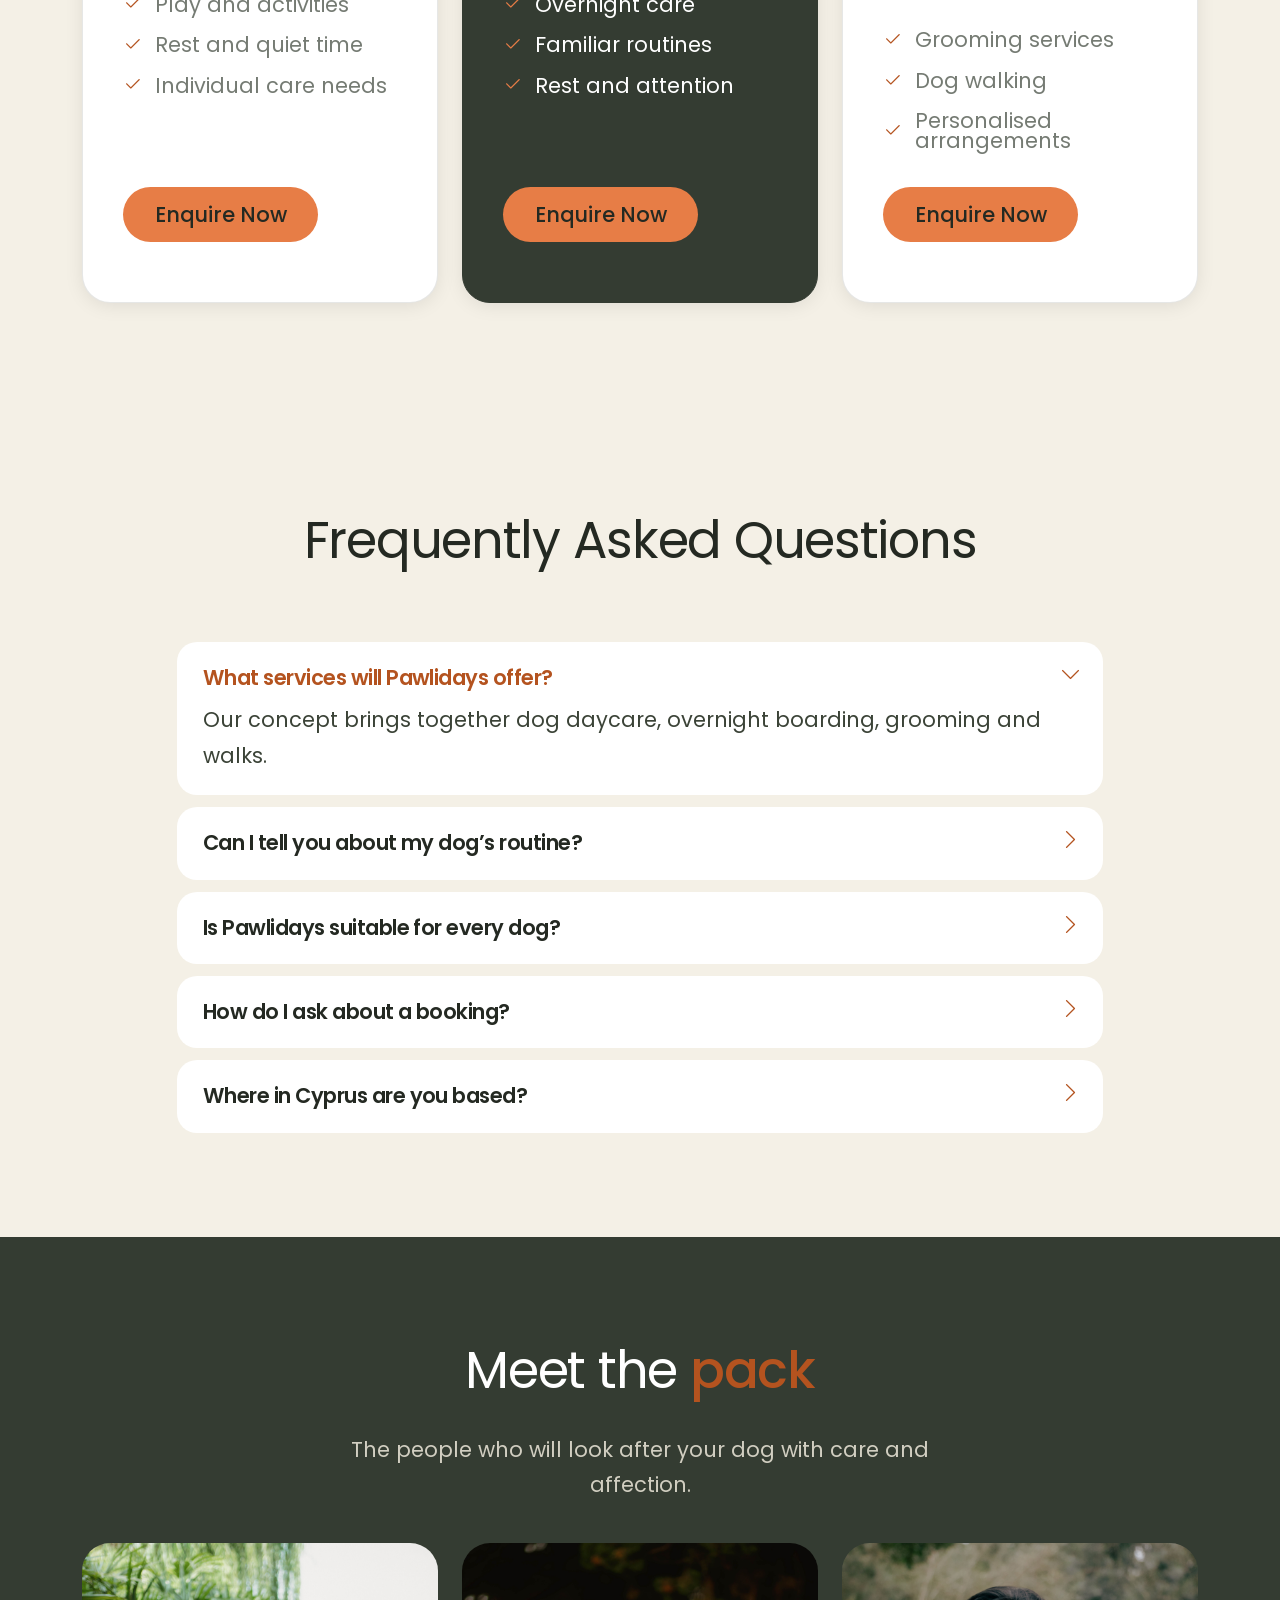
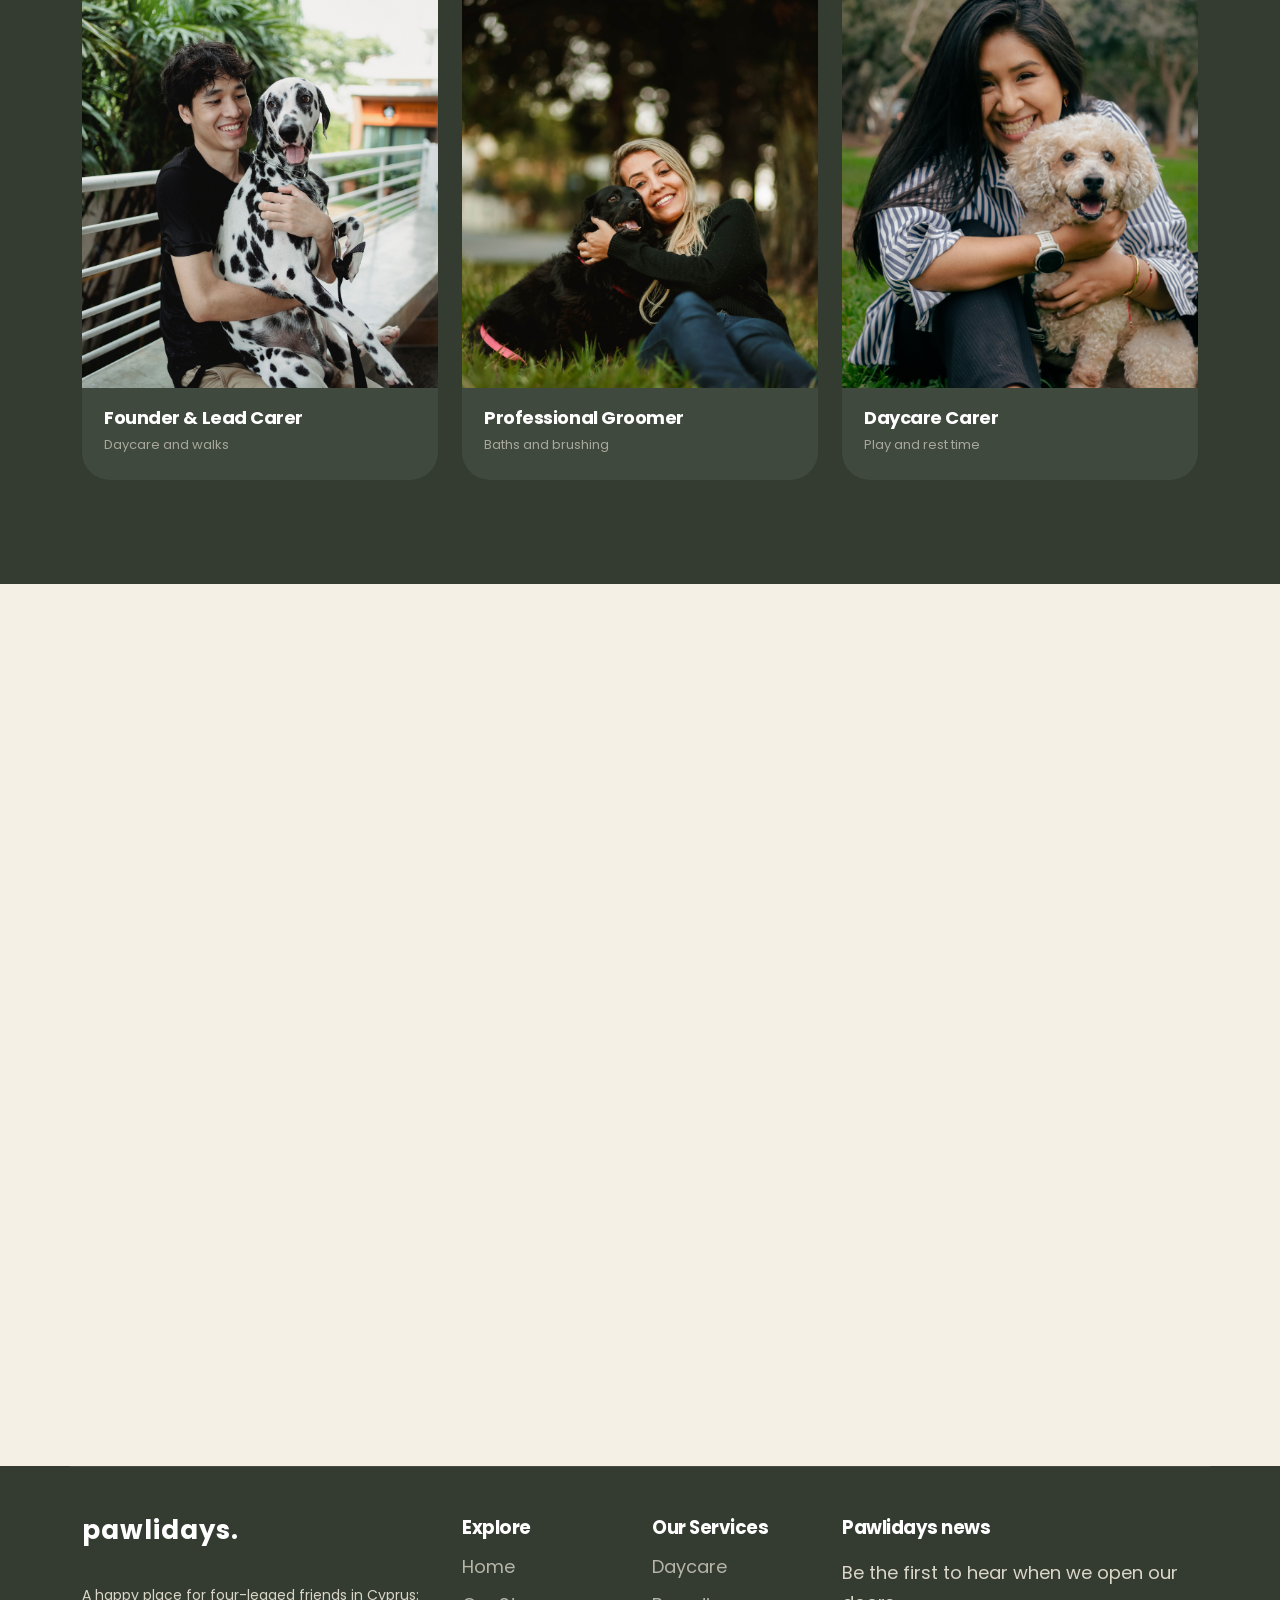
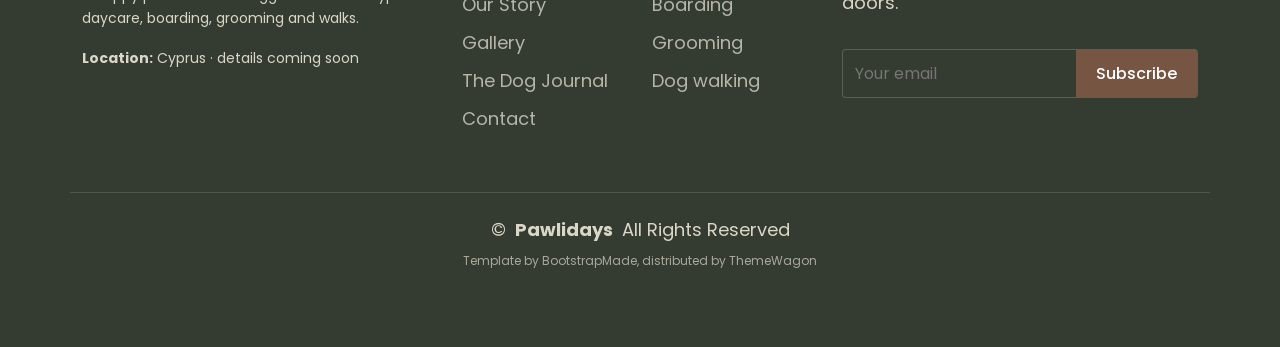
==== commit 4caf33c0: "redesign" ====
--- a/index.html
+++ b/index.html
@@ -4,6 +4,7 @@
 <head>
   <meta charset="utf-8">
   <meta content="width=device-width, initial-scale=1.0" name="viewport">
+  <meta name="theme-color" content="#343C32">
   <title>Pawlidays | Happy Days for Happy Dogs</title>
   <meta name="description" content="Pawlidays offers dog daycare, boarding, grooming and dog walking in Cyprus. A happy place for your four-legged friend.">
 
@@ -11,12 +12,9 @@
   <link href="assets/img/favicon.png" rel="icon">
   <link href="assets/img/apple-touch-icon.png" rel="apple-touch-icon">
  
-<!-- Pawlidays Fonts -->
 <link rel="preconnect" href="https://fonts.googleapis.com">
-<link rel="preconnect" href="https://fonts.gstatic.com" crossorigin>
-<link href="https://fonts.googleapis.com/css2?family=Poppins:ital,wght@0,100;0,200;0,300;0,400;0,500;0,600;0,700;0,800;0,900;1,100;1,200;1,300;1,400;1,500;1,600;1,700;1,800;1,900&display=swap" rel="stylesheet">
-
-<link href="https://fonts.googleapis.com/css2?family=DM+Sans:wght@400;500;600;700&family=Manrope:wght@400;500;600;700;800&display=swap" rel="stylesheet">
+  <link rel="preconnect" href="https://fonts.gstatic.com" crossorigin>
+  <link href="https://fonts.googleapis.com/css2?family=Poppins:wght@400;500;600;700&display=swap" rel="stylesheet">
   <link href="assets/vendor/bootstrap/css/bootstrap.min.css" rel="stylesheet">
   <link href="assets/vendor/bootstrap-icons/bootstrap-icons.css" rel="stylesheet">
   <link href="assets/vendor/aos/aos.css" rel="stylesheet">
@@ -26,62 +24,39 @@
   <!-- Main CSS File -->
   <link href="assets/css/main.css" rel="stylesheet">
 
-  <!-- =======================================================
-  * Template Name: Presento
-  * Template URL: https://bootstrapmade.com/presento-bootstrap-corporate-template/
-  * Updated: Aug 07 2024 with Bootstrap v5.3.3
-  * Author: BootstrapMade.com
-  * License: https://bootstrapmade.com/license/
-  ======================================================== -->
-</head>
+  </head>
 
 <body class="index-page">
 
   
+<a class="skip-link" href="#main">Skip to content</a>
 <header id="header" class="header paw-header d-flex align-items-center sticky-top">
   <div class="container-fluid container-xl position-relative d-flex align-items-center">
-
-    <a href="index.html" class="logo d-flex align-items-center me-auto">
+    <a href="index.html" class="logo d-flex align-items-center me-auto" aria-label="Pawlidays home">
       <span class="paw-brand">pawlidays<span class="paw-brand-dot">.</span></span>
     </a>
-
-    <nav id="navmenu" class="navmenu">
+    <nav id="navmenu" class="navmenu" aria-label="Main">
       <ul>
         <li><a href="index.html" class="active">Home</a></li>
         <li><a href="index.html#about">Our Story</a></li>
         <li><a href="index.html#services">Services</a></li>
+        <li><a href="index.html#portfolio">Gallery</a></li>
         <li><a href="index.html#team">Our Team</a></li>
         <li><a href="blog.html">The Dog Journal</a></li>
         <li><a href="index.html#contact">Contact</a></li>
+        <li class="d-xl-none"><a href="index.html#contact">Book a Visit</a></li>
       </ul>
-
-      <i class="mobile-nav-toggle d-xl-none bi bi-list"></i>
+      <button type="button" class="mobile-nav-toggle d-xl-none bi bi-list" aria-label="Open menu" aria-expanded="false"></button>
     </nav>
-
-    <a class="paw-nav-button" href="index.html#contact">
-      Book a Visit
-    </a>
-
+    <a class="paw-nav-button" href="index.html#contact">Book a Visit</a>
   </div>
 </header>
-
-
-  <main class="main">
+<main class="main" id="main">
 
    
 <!-- PAWLIDAYS HERO -->
 <section id="hero" class="paw-hero section">
-
-  <!-- Decorative dogs -->
-  <div class="paw-decorations" aria-hidden="true">
-    <img src="assets/img/doodles/dog-running.png"
-         class="paw-doodle paw-doodle-top" alt="">
-
-    <img src="assets/img/doodles/dog-sitting.png"
-         class="paw-doodle paw-doodle-bottom" alt="">
-  </div>
-
-  <div class="container">
+<div class="container">
 
     <div class="row align-items-center gy-5">
 
@@ -90,17 +65,13 @@
 
         <div class="paw-hero-content">
 
-          <h1>
-            Life is better<br>
-            with a little<br>
-            <em>pawliday</em>
-          </h1>
+          <h1>Life is better with a little <em>pawliday</em></h1>
 
           <p class="paw-hero-description">
             A happy place for your four-legged best friend.
             From playful daycare and cosy overnight stays
             to grooming and outdoor adventures, we make
-            every visit feel like a little holiday
+            every visit feel like a little holiday.
           </p>
 
           <div class="paw-hero-actions">
@@ -124,11 +95,8 @@
 
         <div class="paw-hero-image-wrap">
 
-          <img
-            src="assets/img/team1.PNG"
-            alt="A happy dog with its carer at Pawlidays"
-            class="paw-hero-image"
-          >
+          <img src="assets/img/team1.jpg" alt="A happy dog with its carer at Pawlidays" class="paw-hero-image" width="1400" height="934" fetchpriority="high">
+          <div class="paw-hero-badge" aria-hidden="true">Happy<br>tails</div>
 
         </div>
 
@@ -139,22 +107,18 @@
   </div>
 
 </section>
-<!-- /PAWLIDAYS HERO -->
+<div class="paw-marquee" aria-hidden="true"><div class="paw-marquee-track"><span>Grooming</span><i>𓃠</i><span>Walks</span><i>𓃠</i><span>Daycare</span><i>𓃠</i><span>Boarding</span><i>𓃠</i><span>Grooming</span><i>𓃠</i><span>Walks</span><i>𓃠</i><span>Daycare</span><i>𓃠</i><span>Boarding</span><i>𓃠</i><span>Grooming</span><i>𓃠</i><span>Walks</span><i>𓃠</i><span>Daycare</span><i>𓃠</i><span>Boarding</span><i>𓃠</i><span>Grooming</span><i>𓃠</i><span>Walks</span><i>𓃠</i></div></div>
 
 
     
 <!-- Inside Pawlidays Section -->
-<section id="inside-pawlidays" class="paw-inside section">
-  <div id="about" class="paw-about-anchor" aria-hidden="true"></div> 
+<section id="about" class="paw-inside section">
   <div class="container">
 
     <!-- Heading -->
     <div class="row align-items-end mb-5">
       <div class="col-lg-8" data-aos="fade-up">
-        <h2>
-          Not just dog care
-         <br> <em>A place to belong</em>
-        </h2>
+        <h2>Not just dog care. <em>A place to belong.</em></h2>
       </div>
     </div>
 
@@ -163,8 +127,8 @@
 
       <div class="col-lg-7" data-aos="fade-right">
         <div class="paw-inside-image">
-          <img
-            src="assets/img/team3.PNG"
+          <img width="1400" height="934"
+            src="assets/img/team3.jpg"
             alt="The Pawlidays team spending time with dogs"
             loading="lazy"
           >
@@ -273,14 +237,11 @@
       <div class="col-lg-6" data-aos="fade-up">
         <article class="paw-service-card">
           <div class="paw-service-image">
-            <img src="assets/img/Daycare.png" alt="Dog daycare at Pawlidays">
+            <img loading="lazy" width="1400" height="934" src="assets/img/dogs_together.jpg" alt="Dog daycare at Pawlidays">
           </div>
 
           <div class="paw-service-content">
-            <div class="paw-service-meta">
-            </div>
-
-            <h3>Play, explore, repeat</h3>
+                        <h3>Play, explore, repeat</h3>
 
             <p>
               Fun-filled day visits with opportunities for play,
@@ -288,7 +249,7 @@
               welcoming environment.
             </p>
 
-            <a href="service-details.html" class="paw-service-link">
+            <a href="service-details.html#daycare" class="paw-service-link">
               Discover Daycare
             </a>
           </div>
@@ -299,14 +260,11 @@
       <div class="col-lg-6" data-aos="fade-up" data-aos-delay="100">
         <article class="paw-service-card">
           <div class="paw-service-image">
-            <img src="assets/img/Boarding.png" alt="Dog boarding at Pawlidays">
+            <img loading="lazy" width="1400" height="934" src="assets/img/dog_sleeping.jpg" alt="Dog boarding at Pawlidays">
           </div>
 
           <div class="paw-service-content">
-            <div class="paw-service-meta">
-            </div>
-
-            <h3>A home away from home</h3>
+                        <h3>A home away from home</h3>
 
             <p>
               Comfortable overnight stays, familiar routines
@@ -314,7 +272,7 @@
               should feel good for dogs too.
             </p>
 
-            <a href="service-details.html" class="paw-service-link">
+            <a href="service-details.html#boarding" class="paw-service-link">
               Discover Boarding
             </a>
           </div>
@@ -325,21 +283,18 @@
       <div class="col-lg-6" data-aos="fade-up" data-aos-delay="200">
         <article class="paw-service-card">
           <div class="paw-service-image">
-            <img src="assets/img/grooming.PNG" alt="Dog grooming at Pawlidays">
+            <img loading="lazy" width="1400" height="934" src="assets/img/grooming.jpg" alt="Dog grooming at Pawlidays">
           </div>
 
           <div class="paw-service-content">
-            <div class="paw-service-meta">
-            </div>
-
-            <h3>Fresh looks, happy tails</h3>
+                        <h3>Fresh looks, happy tails</h3>
 
             <p>
               Gentle grooming, refreshing baths and a little extra
               pampering to help your dog look and feel their best.
             </p>
 
-            <a href="service-details.html" class="paw-service-link">
+            <a href="service-details.html#grooming" class="paw-service-link">
               Discover Grooming
             </a>
           </div>
@@ -350,21 +305,18 @@
       <div class="col-lg-6" data-aos="fade-up" data-aos-delay="300">
         <article class="paw-service-card">
           <div class="paw-service-image">
-            <img src="assets/img/Walking.png" alt="Dog walking at Pawlidays">
+            <img loading="lazy" width="1400" height="934" src="assets/img/walking1.jpg" alt="Dog walking at Pawlidays">
           </div>
 
           <div class="paw-service-content">
-            <div class="paw-service-meta">
-            </div>
-
-            <h3>Every walk’s an adventure</h3>
+                        <h3>Every walk’s an adventure</h3>
 
             <p>
               Fresh air, new scents and enjoyable walks
               adapted to your dog’s energy, pace and routine.
             </p>
 
-            <a href="service-details.html" class="paw-service-link">
+            <a href="service-details.html#walking" class="paw-service-link">
               Discover Walking
             </a>
           </div>
@@ -378,7 +330,7 @@
         <h3>Let’s find their perfect pawliday.</h3>
       </div>
 
-      <a href="contact.html" class="paw-services-cta">
+      <a href="#contact" class="paw-services-cta">
         Get in Touch
       </a>
     </div>
@@ -390,147 +342,24 @@
 
     <!-- Portfolio Section -->
     <section id="portfolio" class="portfolio section">
-
-      <!-- Section Title -->
       <div class="container section-title" data-aos="fade-up">
-        <h2>Gallery</h2>
-      </div><!-- End Section Title -->
-
+        <h2>Little moments, <em>big smiles</em></h2>
+        <p>A peek at life at Pawlidays.</p>
+      </div>
       <div class="container">
-
-        <div class="isotope-layout" data-default-filter="*" data-layout="masonry" data-sort="original-order">
-
-          <ul class="portfolio-filters isotope-filters" data-aos="fade-up" data-aos-delay="100">
-            <li data-filter="*" class="filter-active">All</li>
-            <li data-filter=".filter-app">App</li>
-            <li data-filter=".filter-product">Product</li>
-            <li data-filter=".filter-branding">Branding</li>
-            <li data-filter=".filter-books">Books</li>
-          </ul><!-- End Portfolio Filters -->
-
-          <div class="row gy-4 isotope-container" data-aos="fade-up" data-aos-delay="200">
-
-            <div class="col-lg-4 col-md-6 portfolio-item isotope-item filter-app">
-              <div class="portfolio-content h-100">
-                <img src="assets/img/dog_sleeping.PNG" class="img-fluid" alt="">
-                <div class="portfolio-info">
-                  <h4>App 1</h4>
-                  <p>Lorem ipsum, dolor sit amet consectetur</p>
-                  <a href="assets/img/dog_sleeping.PNG" data-gallery="portfolio-gallery-app" class="glightbox preview-link"><i class="bi bi-zoom-in"></i></a>
-                  <a href="portfolio-details.html" title="More Details" class="details-link"><i class="bi bi-link-45deg"></i></a>
-                </div>
-              </div>
-            </div><!-- End Portfolio Item -->
-
-            <div class="col-lg-4 col-md-6 portfolio-item isotope-item filter-product">
-              <div class="portfolio-content h-100">
-                <img src="assets/img/dog_sofa.PNG" class="img-fluid" alt="">
-                <div class="portfolio-info">
-                  <h4>Product 1</h4>
-                  <p>Lorem ipsum, dolor sit amet consectetur</p>
-                  <a href="assets/img/dog_sofa.PNG" data-gallery="portfolio-gallery-product" class="glightbox preview-link"><i class="bi bi-zoom-in"></i></a>
-                  <a href="portfolio-details.html" title="More Details" class="details-link"><i class="bi bi-link-45deg"></i></a>
-                </div>
-              </div>
-            </div><!-- End Portfolio Item -->
-
-            <div class="col-lg-4 col-md-6 portfolio-item isotope-item filter-branding">
-              <div class="portfolio-content h-100">
-                <img src="assets/img/smiling_dog.PNG" class="img-fluid" alt="">
-                <div class="portfolio-info">
-                  <h4>Branding 1</h4>
-                  <p>Lorem ipsum, dolor sit amet consectetur</p>
-                  <a href="assets/img/smiling_dog.PNG" title="Branding 1" data-gallery="portfolio-gallery-branding" class="glightbox preview-link"><i class="bi bi-zoom-in"></i></a>
-                  <a href="portfolio-details.html" title="More Details" class="details-link"><i class="bi bi-link-45deg"></i></a>
-                </div>
-              </div>
-            </div><!-- End Portfolio Item -->
-
-            <div class="col-lg-4 col-md-6 portfolio-item isotope-item filter-books">
-              <div class="portfolio-content h-100">
-                <img src="assets/img/dogs_together4.PNG" class="img-fluid" alt="">
-                <div class="portfolio-info">
-                  <h4>Books 1</h4>
-                  <p>Lorem ipsum, dolor sit amet consectetur</p>
-                  <a href="assets/img/dogs_together4.PNG" title="Branding 1" data-gallery="portfolio-gallery-book" class="glightbox preview-link"><i class="bi bi-zoom-in"></i></a>
-                  <a href="portfolio-details.html" title="More Details" class="details-link"><i class="bi bi-link-45deg"></i></a>
-                </div>
-              </div>
-            </div><!-- End Portfolio Item -->
-
-            <div class="col-lg-4 col-md-6 portfolio-item isotope-item filter-app">
-              <div class="portfolio-content h-100">
-                <img src="assets/img/dogs_together3.PNG" class="img-fluid" alt="">
-                <div class="portfolio-info">
-                  <h4>App 2</h4>
-                  <p>Lorem ipsum, dolor sit amet consectetur</p>
-                  <a href="assets/img/dogs_together3.PNG" title="App 2" data-gallery="portfolio-gallery-app" class="glightbox preview-link"><i class="bi bi-zoom-in"></i></a>
-                  <a href="portfolio-details.html" title="More Details" class="details-link"><i class="bi bi-link-45deg"></i></a>
-                </div>
-              </div>
-            </div><!-- End Portfolio Item -->
-
-            <div class="col-lg-4 col-md-6 portfolio-item isotope-item filter-product">
-              <div class="portfolio-content h-100">
-                <img src="assets/img/grooming1.PNG" class="img-fluid" alt="">
-                <div class="portfolio-info">
-                  <h4>Product 2</h4>
-                  <p>Lorem ipsum, dolor sit amet consectetur</p>
-                  <a href="assets/img/grooming1.PNG" title="Product 2" data-gallery="portfolio-gallery-product" class="glightbox preview-link"><i class="bi bi-zoom-in"></i></a>
-                  <a href="portfolio-details.html" title="More Details" class="details-link"><i class="bi bi-link-45deg"></i></a>
-                </div>
-              </div>
-            </div><!-- End Portfolio Item -->
-
-            <div class="col-lg-4 col-md-6 portfolio-item isotope-item filter-branding">
-              <div class="portfolio-content h-100">
-                <img src="assets/img/walking1.PNG" class="img-fluid" alt="">
-                <div class="portfolio-info">
-                  <h4>Branding 2</h4>
-                  <p>Lorem ipsum, dolor sit amet consectetur</p>
-                  <a href="assets/img/walking1.PNG" title="Branding 2" data-gallery="portfolio-gallery-branding" class="glightbox preview-link"><i class="bi bi-zoom-in"></i></a>
-                  <a href="portfolio-details.html" title="More Details" class="details-link"><i class="bi bi-link-45deg"></i></a>
-                </div>
-              </div>
-            </div><!-- End Portfolio Item -->
-
-            <div class="col-lg-4 col-md-6 portfolio-item isotope-item filter-books">
-              <div class="portfolio-content h-100">
-                <img src="assets/img/dogs_together5.PNG" class="img-fluid" alt="">
-                <div class="portfolio-info">
-                  <h4>Books 2</h4>
-                  <p>Lorem ipsum, dolor sit amet consectetur</p>
-                  <a href="assets/img/dogs_together5.PNG" title="Branding 2" data-gallery="portfolio-gallery-book" class="glightbox preview-link"><i class="bi bi-zoom-in"></i></a>
-                  <a href="portfolio-details.html" title="More Details" class="details-link"><i class="bi bi-link-45deg"></i></a>
-                </div>
-              </div>
-            </div><!-- End Portfolio Item -->
-
-            <div class="col-lg-4 col-md-6 portfolio-item isotope-item filter-app">
-              <div class="portfolio-content h-100">
-                <img src="assets/img/dogs_together2.PNG" class="img-fluid" alt="">
-                <div class="portfolio-info">
-                  <h4>App 3</h4>
-                  <p>Lorem ipsum, dolor sit amet consectetur</p>
-                  <a href="assets/img/dogs_together2.PNG" title="App 3" data-gallery="portfolio-gallery-app" class="glightbox preview-link"><i class="bi bi-zoom-in"></i></a>
-                  <a href="portfolio-details.html" title="More Details" class="details-link"><i class="bi bi-link-45deg"></i></a>
-                </div>
-              </div>
-            </div><!-- End Portfolio Item -->
-          </div><!-- End Portfolio Container -->
-
-        </div>
-
-      </div>
-<!-- Decorative Dog in Gallery -->
-<div class="container paw-gallery-doodle">
-  <img
-    src="assets/img/doodles/dog-curious.png"
-    alt=""
-    aria-hidden="true"
-  >
-</div>
-    </section><!-- /Portfolio Section -->
+        <div class="paw-filters" role="group" aria-label="Filter gallery"><button type="button" data-filter="all" class="is-active" aria-pressed="true">All</button><button type="button" data-filter="daycare" aria-pressed="false">Daycare</button><button type="button" data-filter="boarding" aria-pressed="false">Boarding</button><button type="button" data-filter="grooming" aria-pressed="false">Grooming</button><button type="button" data-filter="walking" aria-pressed="false">Walks</button></div>
+        <div class="paw-gallery">
+          <a href="assets/img/dogs_together5.jpg" class="glightbox" data-gallery="pawlidays" data-title="Playtime in the garden" data-cat="daycare"><img src="assets/img/dogs_together5.jpg" alt="Playtime in the garden" loading="lazy" width="1400" height="934"></a>
+          <a href="assets/img/dog_sleeping.jpg" class="glightbox" data-gallery="pawlidays" data-title="Nap time" data-cat="boarding"><img src="assets/img/dog_sleeping.jpg" alt="Nap time" loading="lazy" width="1400" height="934"></a>
+          <a href="assets/img/grooming1.jpg" class="glightbox" data-gallery="pawlidays" data-title="Spa moment" data-cat="grooming"><img src="assets/img/grooming1.jpg" alt="Spa moment" loading="lazy" width="1400" height="934"></a>
+          <a href="assets/img/womanwalking.jpg" class="glightbox" data-gallery="pawlidays" data-title="Sunny village strolls" data-cat="walking"><img src="assets/img/womanwalking.jpg" alt="Sunny village strolls" loading="lazy" width="1400" height="934"></a>
+          <a href="assets/img/dogs_together3.jpg" class="glightbox" data-gallery="pawlidays" data-title="New friends" data-cat="daycare"><img src="assets/img/dogs_together3.jpg" alt="New friends" loading="lazy" width="1400" height="934"></a>
+          <a href="assets/img/smiling_dog.jpg" class="glightbox" data-gallery="pawlidays" data-title="Happy tails" data-cat="boarding"><img src="assets/img/smiling_dog.jpg" alt="Happy tails" loading="lazy" width="1400" height="934"></a>
+          <a href="assets/img/img_1990.jpg" class="glightbox" data-gallery="pawlidays" data-title="Coastal adventures" data-cat="walking"><img src="assets/img/img_1990.jpg" alt="Coastal adventures" loading="lazy" width="1400" height="934"></a>
+          <a href="assets/img/grooming2.jpg" class="glightbox" data-gallery="pawlidays" data-title="Fresh & fluffy" data-cat="grooming"><img src="assets/img/grooming2.jpg" alt="Fresh & fluffy" loading="lazy" width="1400" height="934"></a>
+        </div>
+      </div>
+    </section><!-- /Gallery -->
 
     <!-- Testimonials Section -->
     <section id="testimonials" class="testimonials section">
@@ -698,7 +527,7 @@
       <!-- Boarding -->
       <div class="col-lg-4 col-md-6" data-aos="fade-up"
            data-aos-delay="100">
-        <div class="pricing-item">
+        <div class="pricing-item featured">
 
 
           <h3>Cosy Overnight Stays</h3>
@@ -758,9 +587,6 @@
 
     <!-- Faq Section -->
     <section id="faq" class="faq section">
-<img src="assets/img/doodles/dog-sleeping.png"
-     class="paw-mascot paw-mascot-faq"
-     alt="" aria-hidden="true">
       <!-- Section Title -->
       <div class="container section-title" data-aos="fade-up">
         <h2>Frequently Asked Questions</h2>
@@ -822,90 +648,33 @@
 
     <!-- Team Section -->
     <section id="team" class="team section section-bg dark-background">
-<img src="assets/img/doodles/dog-greeting.png"
-     class="paw-mascot paw-mascot-team"
-     alt="" aria-hidden="true">
       <!-- Section Title -->
       <div class="container section-title" data-aos="fade-up">
-        <h2>Team</h2>
-        <p>Meet our team, who will look after your pets with the utmost care and affection.</p>
+        <h2>Meet the <em>pack</em></h2>
+        <p>The people who will look after your dog with care and affection.</p>
       </div><!-- End Section Title -->
 
       <div class="container">
 
-        <div class="row gy-4">
-
-          <div class="col-lg-3 col-md-6 d-flex align-items-stretch" data-aos="fade-up" data-aos-delay="100">
+        <div class="row gy-4 justify-content-center">
+          <div class="col-lg-4 col-md-6 d-flex align-items-stretch" data-aos="fade-up" data-aos-delay="100">
             <div class="team-member">
-              <div class="member-img">
-                <img src="assets/img/team/team-1.PNG" class="img-fluid" alt="">
-                <div class="social">
-                  <a href=""><i class="bi bi-twitter-x"></i></a>
-                  <a href=""><i class="bi bi-facebook"></i></a>
-                  <a href=""><i class="bi bi-instagram"></i></a>
-                  <a href=""><i class="bi bi-linkedin"></i></a>
-                </div>
-              </div>
-              <div class="member-info">
-                <h4>Walter White</h4>
-                <span>Chief Executive Officer</span>
-              </div>
+              <div class="member-img"><img src="assets/img/team/team-1.jpg" class="img-fluid" alt="Founder & Lead Carer" loading="lazy" width="900" height="900"></div>
+              <div class="member-info"><h4>Founder & Lead Carer</h4><span>Daycare and walks</span></div>
             </div>
-          </div><!-- End Team Member -->
-
-          <div class="col-lg-3 col-md-6 d-flex align-items-stretch" data-aos="fade-up" data-aos-delay="200">
+          </div>
+          <div class="col-lg-4 col-md-6 d-flex align-items-stretch" data-aos="fade-up" data-aos-delay="200">
             <div class="team-member">
-              <div class="member-img">
-                <img src="assets/img/team/team-2.PNG" class="img-fluid" alt="">
-                <div class="social">
-                  <a href=""><i class="bi bi-twitter-x"></i></a>
-                  <a href=""><i class="bi bi-facebook"></i></a>
-                  <a href=""><i class="bi bi-instagram"></i></a>
-                  <a href=""><i class="bi bi-linkedin"></i></a>
-                </div>
-              </div>
-              <div class="member-info">
-                <h4>Sarah Jhonson</h4>
-                <span>Professional Groomer</span>
-              </div>
+              <div class="member-img"><img src="assets/img/team/team-2.jpg" class="img-fluid" alt="Professional Groomer" loading="lazy" width="900" height="823"></div>
+              <div class="member-info"><h4>Professional Groomer</h4><span>Baths and brushing</span></div>
             </div>
-          </div><!-- End Team Member -->
-
-          <div class="col-lg-3 col-md-6 d-flex align-items-stretch" data-aos="fade-up" data-aos-delay="300">
+          </div>
+          <div class="col-lg-4 col-md-6 d-flex align-items-stretch" data-aos="fade-up" data-aos-delay="300">
             <div class="team-member">
-              <div class="member-img">
-                <img src="assets/img/team/team-3.jpg" class="img-fluid" alt="">
-                <div class="social">
-                  <a href=""><i class="bi bi-twitter-x"></i></a>
-                  <a href=""><i class="bi bi-facebook"></i></a>
-                  <a href=""><i class="bi bi-instagram"></i></a>
-                  <a href=""><i class="bi bi-linkedin"></i></a>
-                </div>
-              </div>
-              <div class="member-info">
-                <h4>William Anderson</h4>
-                <span>CTO</span>
-              </div>
+              <div class="member-img"><img src="assets/img/team/team-4.jpg" class="img-fluid" alt="Daycare Carer" loading="lazy" width="900" height="823"></div>
+              <div class="member-info"><h4>Daycare Carer</h4><span>Play and rest time</span></div>
             </div>
-          </div><!-- End Team Member -->
-
-          <div class="col-lg-3 col-md-6 d-flex align-items-stretch" data-aos="fade-up" data-aos-delay="400">
-            <div class="team-member">
-              <div class="member-img">
-                <img src="assets/img/team/team-4.PNG" class="img-fluid" alt="">
-                <div class="social">
-                  <a href=""><i class="bi bi-twitter-x"></i></a>
-                  <a href=""><i class="bi bi-facebook"></i></a>
-                  <a href=""><i class="bi bi-instagram"></i></a>
-                  <a href=""><i class="bi bi-linkedin"></i></a>
-                </div>
-              </div>
-              <div class="member-info">
-                <h4>Amanda Jepson</h4>
-                <span>Accountant</span>
-              </div>
-            </div>
-          </div><!-- End Team Member -->
+          </div>
         </div>
       </div>
     </section><!-- /Team Section -->
@@ -937,7 +706,7 @@
                 <div class="info-item d-flex flex-column justify-content-center align-items-center" data-aos="fade-up" data-aos-delay="300">
                   <i class="bi bi-telephone"></i>
                   <h3>Call Us</h3>
-                  <p>+1 5589 55488 55</p>
+                  <p>Number coming soon</p>
                 </div>
               </div><!-- End Info Item -->
 
@@ -945,7 +714,7 @@
                 <div class="info-item d-flex flex-column justify-content-center align-items-center" data-aos="fade-up" data-aos-delay="400">
                   <i class="bi bi-envelope"></i>
                   <h3>Email Us</h3>
-                  <p>info@example.com</p>
+                  <p>Email coming soon</p>
                 </div>
               </div><!-- End Info Item -->
 
@@ -957,19 +726,19 @@
               <div class="row gy-4">
 
                 <div class="col-md-6">
-                  <input type="text" name="name" class="form-control" placeholder="Your Name" required="">
+                  <label class="visually-hidden-label" for="c-name">Your name</label><input id="c-name" type="text" name="name" class="form-control" placeholder="Your name" autocomplete="name" required>
                 </div>
 
                 <div class="col-md-6 ">
-                  <input type="email" class="form-control" name="email" placeholder="Your Email" required="">
+                  <label class="visually-hidden-label" for="c-email">Your email</label><input id="c-email" type="email" class="form-control" name="email" placeholder="Your email" autocomplete="email" required>
                 </div>
 
                 <div class="col-md-12">
-                  <input type="text" class="form-control" name="subject" placeholder="Subject" required="">
+                  <label class="visually-hidden-label" for="c-sub">Service</label><select id="c-sub" class="form-select" name="subject" required><option value="" selected disabled>Choose a service</option><option>Daycare</option><option>Boarding</option><option>Grooming</option><option>Dog walking</option><option>Something else</option></select>
                 </div>
 
                 <div class="col-md-12">
-                  <textarea class="form-control" name="message" rows="4" placeholder="Message" required=""></textarea>
+                  <label class="visually-hidden-label" for="c-msg">Message</label><textarea id="c-msg" class="form-control" name="message" rows="5" placeholder="Tell us about your dog and when you need us" required></textarea>
                 </div>
 
                 <div class="col-md-12 text-center">
@@ -993,88 +762,55 @@
   </main>
 
   <footer id="footer" class="footer dark-background">
-
-    <div class="container footer-top">
-      <div class="row gy-4">
-        <div class="col-lg-4 col-md-6 footer-about">
-          <a href="index.html" class="logo d-flex align-items-center">
-            <span class="sitename">Pawlidays</span>
-          </a>
-          <div class="footer-contact pt-3">
-            <p>A108 Adam Street</p>
-            <p>New York, NY 535022</p>
-            <p class="mt-3"><strong>Phone:</strong> <span>+1 5589 55488 55</span></p>
-            <p><strong>Email:</strong> <span>info@example.com</span></p>
-          </div>
-          <div class="social-links d-flex mt-4">
-            <a href=""><i class="bi bi-twitter-x"></i></a>
-            <a href=""><i class="bi bi-facebook"></i></a>
-            <a href=""><i class="bi bi-instagram"></i></a>
-            <a href=""><i class="bi bi-linkedin"></i></a>
-          </div>
-        </div>
-
-        <div class="col-lg-2 col-md-3 footer-links">
-          <h4>Useful Links</h4>
-          <ul>
-            <li><a href="#">Home</a></li>
-            <li><a href="#">About us</a></li>
-            <li><a href="#">Services</a></li>
-            <li><a href="#">Terms of service</a></li>
-            <li><a href="#">Privacy policy</a></li>
-          </ul>
-        </div>
-
-        <div class="col-lg-2 col-md-3 footer-links">
-          <h4>Our Services</h4>
-          <ul>
-            <li><a href="#">Web Design</a></li>
-            <li><a href="#">Web Development</a></li>
-            <li><a href="#">Product Management</a></li>
-            <li><a href="#">Marketing</a></li>
-            <li><a href="#">Graphic Design</a></li>
-          </ul>
-        </div>
-
-        <div class="col-lg-4 col-md-12 footer-newsletter">
-          <h4>Our Newsletter</h4>
-          <p>Subscribe to our newsletter and receive the latest news about our products and services!</p>
-          <form action="forms/newsletter.php" method="post" class="php-email-form">
-            <div class="newsletter-form"><input type="email" name="email"><input type="submit" value="Subscribe"></div>
-            <div class="loading">Loading</div>
-            <div class="error-message"></div>
-            <div class="sent-message">Your subscription request has been sent. Thank you!</div>
-          </form>
-        </div>
-
+  <div class="container footer-top">
+    <div class="row gy-4">
+      <div class="col-lg-4 col-md-6 footer-about">
+        <a href="index.html" class="logo d-flex align-items-center"><span class="paw-brand">pawlidays<span class="paw-brand-dot">.</span></span></a>
+        <p class="pt-3">A happy place for four-legged friends in Cyprus: daycare, boarding, grooming and walks.</p>
+        <p class="mb-0"><strong>Location:</strong> Cyprus · details coming soon</p>
+      </div>
+      <div class="col-lg-2 col-md-3 col-6 footer-links">
+        <h4>Explore</h4>
+        <ul>
+          <li><a href="index.html">Home</a></li>
+          <li><a href="index.html#about">Our Story</a></li>
+          <li><a href="index.html#portfolio">Gallery</a></li>
+          <li><a href="blog.html">The Dog Journal</a></li>
+          <li><a href="index.html#contact">Contact</a></li>
+        </ul>
+      </div>
+      <div class="col-lg-2 col-md-3 col-6 footer-links">
+        <h4>Our Services</h4>
+        <ul>
+          <li><a href="service-details.html#daycare">Daycare</a></li>
+          <li><a href="service-details.html#boarding">Boarding</a></li>
+          <li><a href="service-details.html#grooming">Grooming</a></li>
+          <li><a href="service-details.html#walking">Dog walking</a></li>
+        </ul>
+      </div>
+      <div class="col-lg-4 col-md-12 footer-newsletter">
+        <h4>Pawlidays news</h4>
+        <p>Be the first to hear when we open our doors.</p>
+        <form action="forms/newsletter.php" method="post" class="php-email-form footer-form">
+          <div class="newsletter-form"><label class="visually-hidden-label" for="nl-email">Email address</label><input id="nl-email" type="email" name="email" placeholder="Your email" autocomplete="email" required><input type="submit" value="Subscribe"></div>
+          <div class="loading">Loading</div><div class="error-message"></div>
+          <div class="sent-message">Thank you, you're on the list!</div>
+        </form>
       </div>
     </div>
-
-    <div class="container copyright text-center mt-4">
-      <p>© <span>Copyright</span> <strong class="px-1 sitename">Pawliday</strong> <span>All Rights Reserved</span></p>
-      <div class="credits">
-        <!-- All the links in the footer should remain intact. -->
-        <!-- You can delete the links only if you've purchased the pro version. -->
-        <!-- Licensing information: https://bootstrapmade.com/license/ -->
-        <!-- Purchase the pro version with working PHP/AJAX contact form: [buy-url] -->
-        Designed by <a href="https://bootstrapmade.com/">BootstrapMade</a> Distributed by <a href=“https://themewagon.com>ThemeWagon
-      </div>
-    </div>
-
-  </footer>
-
-  <!-- Scroll Top -->
-  <a href="#" id="scroll-top" class="scroll-top d-flex align-items-center justify-content-center"><i class="bi bi-arrow-up-short"></i></a>
-
-  <!-- Vendor JS Files -->
+  </div>
+  <div class="container copyright text-center mt-4">
+    <p class="mb-0">© <strong class="px-1">Pawlidays</strong> All Rights Reserved</p>
+    <div class="credits">Template by <a href="https://bootstrapmade.com/">BootstrapMade</a>, distributed by <a href="https://themewagon.com">ThemeWagon</a></div>
+  </div>
+</footer>
+<a href="#" id="scroll-top" class="scroll-top d-flex align-items-center justify-content-center" aria-label="Back to top"><i class="bi bi-arrow-up-short"></i></a>
+<!-- Vendor JS Files -->
   <script src="assets/vendor/bootstrap/js/bootstrap.bundle.min.js"></script>
   <script src="assets/vendor/php-email-form/validate.js"></script>
   <script src="assets/vendor/aos/aos.js"></script>
   <script src="assets/vendor/glightbox/js/glightbox.min.js"></script>
   <script src="assets/vendor/swiper/swiper-bundle.min.js"></script>
-  <script src="assets/vendor/purecounter/purecounter_vanilla.js"></script>
-  <script src="assets/vendor/imagesloaded/imagesloaded.pkgd.min.js"></script>
-  <script src="assets/vendor/isotope-layout/isotope.pkgd.min.js"></script>
 
   <!-- Main JS File -->
   <script src="assets/js/main.js"></script>
--- a/assets/css/main.css
+++ b/assets/css/main.css
@@ -13,28 +13,40 @@
 /* Fonts */
 :root {
   --default-font: "Poppins", sans-serif;
-  --heading-font: "Poppins",  sans-serif;
-  --nav-font: "Poppins",  sans-serif;
+  --heading-font: "Poppins", sans-serif;
+  --nav-font: "Poppins", sans-serif;
 }
 
 /* Global Colors - The following color variables are used throughout the website. Updating them here will change the color scheme of the entire website */
-:root { 
-  --background-color: #ffffff; /* Background color for the entire website, including individual sections */
-  --default-color: #444444; /* Default color used for the majority of the text content across the entire website */
-  --heading-color: #111111; /* Color for headings, subheadings and title throughout the website */
-  --accent-color: #e03a3c; /* Accent color that represents your brand on the website. It's used for buttons, links, and other elements that need to stand out */
-  --surface-color: #ffffff; /* The surface color is used as a background of boxed elements within sections, such as cards, icon boxes, or other elements that require a visual separation from the global background. */
-  --contrast-color: #ffffff; /* Contrast color for text, ensuring readability against backgrounds of accent, heading, or default colors. */
+:root {
+  --background-color: #ffffff;
+  /* Background color for the entire website, including individual sections */
+  --default-color: #444444;
+  /* Default color used for the majority of the text content across the entire website */
+  --heading-color: #111111;
+  /* Color for headings, subheadings and title throughout the website */
+  --accent-color: #e03a3c;
+  /* Accent color that represents your brand on the website. It's used for buttons, links, and other elements that need to stand out */
+  --surface-color: #ffffff;
+  /* The surface color is used as a background of boxed elements within sections, such as cards, icon boxes, or other elements that require a visual separation from the global background. */
+  --contrast-color: #ffffff;
+  /* Contrast color for text, ensuring readability against backgrounds of accent, heading, or default colors. */
 }
 
 /* Nav Menu Colors - The following color variables are used specifically for the navigation menu. They are separate from the global colors to allow for more customization options */
 :root {
-  --nav-color: #212529;  /* The default color of the main navmenu links */
-  --nav-hover-color: #e03a3c; /* Applied to main navmenu links when they are hovered over or active */
-  --nav-mobile-background-color: #ffffff; /* Used as the background color for mobile navigation menu */
-  --nav-dropdown-background-color: #ffffff; /* Used as the background color for dropdown items that appear when hovering over primary navigation items */
-  --nav-dropdown-color: #212529; /* Used for navigation links of the dropdown items in the navigation menu. */
-  --nav-dropdown-hover-color: #e03a3c; /* Similar to --nav-hover-color, this color is applied to dropdown navigation links when they are hovered over. */
+  --nav-color: #212529;
+  /* The default color of the main navmenu links */
+  --nav-hover-color: #e03a3c;
+  /* Applied to main navmenu links when they are hovered over or active */
+  --nav-mobile-background-color: #ffffff;
+  /* Used as the background color for mobile navigation menu */
+  --nav-dropdown-background-color: #ffffff;
+  /* Used as the background color for dropdown items that appear when hovering over primary navigation items */
+  --nav-dropdown-color: #212529;
+  /* Used for navigation links of the dropdown items in the navigation menu. */
+  --nav-dropdown-hover-color: #e03a3c;
+  /* Similar to --nav-hover-color, this color is applied to dropdown navigation links when they are hovered over. */
 }
 
 /* Color Presets - These classes override global colors when applied to any section or element, providing reuse of the sam color scheme. */
@@ -823,7 +835,7 @@
 
 .section-title h2 {
   font-size: 32px;
-  font-weight: 700;
+  font-weight: 400;
   margin-bottom: 20px;
   padding-bottom: 20px;
   position: relative;
@@ -948,6 +960,7 @@
     font-size: 18px;
   }
 }
+
 /* =====================================
    PAWLIDAYS — DECORATIVE DOG DOODLES
    ===================================== */
@@ -1040,6 +1053,7 @@
     display: none;
   }
 }
+
 /*--------------------------------------------------------------
 # Clients Section
 --------------------------------------------------------------*/
@@ -1525,6 +1539,7 @@
     left: auto;
   }
 }
+
 /* Make all slides equal height */
 #testimonials .swiper-wrapper {
   align-items: stretch;
@@ -1538,7 +1553,7 @@
 /* Equal height cards */
 #testimonials .testimonial-item {
   width: 100%;
-  height:75%;
+  height: 75%;
   min-height: 220px;
   display: flex;
   flex-direction: column;
@@ -2761,60 +2776,57 @@
   font-size: 21px;
 }
 
-
-/* ==================================================
-   PAWLIDAYS
-   Warm Brown Design
-   Custom stylesheet for Presento Bootstrap 5
-   ================================================== */
-
-
-/* 1. COLOURS AND TYPOGRAPHY
-   -------------------------------------------------- */
-
+/* =========================================================
+   PAWLIDAYS v2 — warm editorial layer
+   ========================================================= */
 :root {
   --paw-ivory: #F4F0E6;
+  --paw-cream: #FBF8F2;
   --paw-sage: #879078;
   --paw-olive: #343C32;
   --paw-tan: #C99D76;
   --paw-brown: #765642;
   --paw-coffee: #594030;
-  --paw-white: #FFFFFF;
-
-  --default-font: "DM Sans", Arial, sans-serif;
-  --heading-font: "Fraunces", Georgia, serif;
-  --nav-font: "DM Sans", Arial, sans-serif;
-
+  --paw-orange: #E77D46;
+  --paw-rust: #B4531F;
+  --paw-ink: #242922;
+  --default-font: "Poppins", system-ui, -apple-system, "Segoe UI", sans-serif;
+  --heading-font: "Poppins", system-ui, sans-serif;
+  --nav-font: "Poppins", system-ui, sans-serif;
+  --paw-text: clamp(18px, 14px + 1.2vw, 21px);
+  /* set to 21px for a fixed size everywhere */
   --background-color: #F4F0E6;
-  --default-color: #343C32;
-  --heading-color: #343C32;
+  --default-color: #3b4337;
+  --heading-color: #242922;
   --accent-color: #765642;
-  --surface-color: #FFFFFF;
-  --contrast-color: #FFFFFF;
-
-  --nav-color: #343C32;
-  --nav-hover-color: #765642;
-  --nav-mobile-background-color: #FFFFFF;
-  --nav-dropdown-background-color: #FFFFFF;
-  --nav-dropdown-color: #343C32;
-  --nav-dropdown-hover-color: #765642;
-}
-
-
-/* 2. GENERAL STYLES
-   -------------------------------------------------- */
+  --surface-color: #fff;
+  --contrast-color: #fff;
+  --nav-color: #242922;
+  --nav-hover-color: #B4531F;
+  --nav-mobile-background-color: #F4F0E6;
+  --nav-dropdown-color: #242922;
+  --nav-dropdown-hover-color: #B4531F;
+}
+
+.dark-background {
+  --background-color: #343C32;
+  --default-color: #EDE8DA;
+  --heading-color: #fff;
+  --surface-color: #40493d;
+  --contrast-color: #fff
+}
 
 html {
-  scroll-behavior: smooth;
-  scroll-padding-top: 90px;
+  scroll-padding-top: 84px;
+  overflow-x: clip
 }
 
 body {
-  background-color: var(--paw-ivory);
-  color: var(--paw-olive);
-  font-family: var(--default-font);
-  font-size: 21px;
-  line-height: 1.7;
+  background: var(--paw-ivory);
+  color: var(--default-color);
+  font: 400 var(--paw-text)/1.7 var(--default-font);
+  overflow-x: clip;
+  -webkit-font-smoothing: antialiased
 }
 
 h1,
@@ -2825,2270 +2837,1298 @@
 h6 {
   font-family: var(--heading-font);
   font-weight: 600;
-  line-height: 1.2;
-  letter-spacing: -0.02em;
-}
-
-p {
-  line-height: 1.75;
+  line-height: 1.12;
+  letter-spacing: -.02em;
+  color: var(--heading-color)
+}
+
+h2 em,
+h1 em {
+  font-style: italic;
+  font-weight: 500;
+  color: var(--paw-rust)
 }
 
 img {
   max-width: 100%;
+  height: auto
 }
 
 a {
-  transition: color 0.25s ease;
-}
-
-a:focus-visible,
-button:focus-visible,
-input:focus-visible,
-select:focus-visible,
-textarea:focus-visible {
-  outline: 3px solid var(--paw-brown);
+  color: var(--paw-brown)
+}
+
+a:hover {
+  color: var(--paw-rust)
+}
+
+:focus-visible {
+  outline: 3px solid var(--paw-orange);
   outline-offset: 3px;
-}
-
-
-/* 3. BACKGROUND THEMES
-   -------------------------------------------------- */
-
-.light-background {
-  --background-color: #F4F0E6;
-  --default-color: #343C32;
-  --heading-color: #343C32;
-  --surface-color: #FFFFFF;
-}
-
-.dark-background {
-  --background-color: #343C32;
-  --default-color: #F4F0E6;
-  --heading-color: #FFFFFF;
-  --surface-color: #594030;
-  --contrast-color: #FFFFFF;
-}
-
-
-/* 4. HEADER AND NAVIGATION
-   -------------------------------------------------- */
-
-.header {
-  background-color: var(--paw-ivory);
-  box-shadow: 0 5px 25px rgba(52, 60, 50, 0.07);
-}
-
-.header .logo .sitename {
-  color: var(--paw-olive);
-  font-family: var(--heading-font);
-  font-size: 32px;
-  font-weight: 700;
-  letter-spacing: -0.04em;
-}
-
-.navmenu a {
-  font-family: var(--nav-font);
-  font-size: 14px;
-  font-weight: 600;
-}
-
-.navmenu a:hover,
-.navmenu .active {
-  color: var(--paw-brown);
-}
-
-.header .btn-getstarted {
-  background-color: var(--paw-brown);
-  color: var(--paw-white);
-  border-radius: 50px;
-  padding: 12px 26px;
-  font-weight: 700;
-}
-
-.header .btn-getstarted:hover {
-  background-color: var(--paw-coffee);
-  color: var(--paw-white);
-}
-
-
-/* 5. HERO SECTION
-   -------------------------------------------------- */
-
-.hero {
-  background-color: var(--paw-ivory);
-  min-height: 650px;
-  padding: 110px 0;
-  overflow: hidden;
-}
-
-.hero h2 {
-  color: var(--paw-olive);
-  font-family: var(--heading-font);
-  font-size: clamp(46px, 5.5vw, 82px);
-  font-weight: 700;
-  line-height: 1.08;
-  letter-spacing: -0.04em;
-  max-width: 700px;
-}
-
-.hero p {
-  color: var(--paw-coffee);
-  font-size: 19px;
-  line-height: 1.7;
-  max-width: 550px;
-  margin-top: 22px;
-}
-
-.hero .btn-get-started {
-  display: inline-block;
-  background-color: var(--paw-brown);
-  color: var(--paw-white);
-  border-radius: 50px;
-  padding: 15px 30px;
-  font-weight: 700;
-  text-decoration: none;
-  transition: background-color 0.25s ease;
-}
-
-.hero .btn-get-started:hover {
-  background-color: var(--paw-coffee);
-  color: var(--paw-white);
-}
-
-.hero .btn-watch-video,
-.hero .btn-watch-video span,
-.hero .btn-watch-video i {
-  color: var(--paw-olive);
-}
-
-.hero .btn-watch-video:hover span {
-  color: var(--paw-brown);
-}
-
-
-/* 6. SECTION TITLES AND SPACING
-   -------------------------------------------------- */
-
-section.section {
-  padding-top: 100px;
-  padding-bottom: 100px;
+  border-radius: 6px
+}
+
+.skip-link {
+  position: absolute;
+  left: 12px;
+  top: -60px;
+  background: var(--paw-ink);
+  color: #fff;
+  padding: 10px 16px;
+  border-radius: 10px;
+  z-index: 10000
+}
+
+.skip-link:focus {
+  top: 12px;
+  color: #fff
+}
+
+section.section,
+.section {
+  padding: 72px 0;
+  scroll-margin-top: 70px
+}
+
+@media(min-width:992px) {
+
+  section.section,
+  .section {
+    padding: 104px 0
+  }
 }
 
 .section-title {
-  padding-bottom: 48px;
+  padding-bottom: 40px;
+  text-align: center
 }
 
 .section-title h2 {
-  color: var(--heading-color);
-  font-family: var(--heading-font);
-  font-size: clamp(34px, 4vw, 54px);
-  font-weight: 700;
-  letter-spacing: -0.03em;
+  font-size: clamp(2rem, 5vw, 3.4rem);
   text-transform: none;
+  margin: 0 0 12px
 }
 
 .section-title h2::after {
-  background-color: #353c33;
+  display: none
 }
 
 .section-title p {
-  max-width: 720px;
-  margin: 18px auto 0;
-}
-
-
-/* 7. ABOUT SECTION
-   -------------------------------------------------- */
-
-.about {
-  background-color: var(--paw-olive);
-  color: var(--paw-ivory);
-}
-
-.about h3,
-.about h4,
-.about .content h3,
-.about .icon-box h4,
-.about .icon-box h4 a {
-  color: var(--paw-white);
-}
-
-.about .content p,
-.about .icon-box p {
-  color: var(--paw-ivory);
-}
-
-.about .content h3 {
-  font-size: clamp(32px, 3.5vw, 50px);
-}
-
-.about .icon-box {
-  padding: 15px;
-}
-
-.about .icon-box i {
-  color: var(--paw-tan);
-}
-
-.about .content .about-btn {
-  border-color: var(--paw-tan);
-  color: var(--paw-white);
-}
-
-.about .content .about-btn:hover {
-  background-color: var(--paw-tan);
-  color: var(--paw-olive);
-}
-
-
-/* 8. STATISTICS
-   -------------------------------------------------- */
-
-.stats {
-  background-color: var(--paw-white);
-}
-
-.stats .stats-item {
-  background-color: var(--paw-ivory);
-  border-radius: 22px;
-  padding: 30px 20px;
-  box-shadow: none;
-}
-
-.stats .stats-item span,
-.stats .stats-item p,
-.stats i {
-  color: var(--paw-olive);
-}
-
-
-/* 9. TABS
-   -------------------------------------------------- */
-
-.tabs {
-  background-color: var(--paw-white);
-}
-
-.tabs .nav-link {
-  border: 1px solid #D8D7CD;
-  border-radius: 16px;
-  transition: border-color 0.25s ease;
-}
-
-.tabs .nav-link:hover {
-  border-color: var(--paw-brown);
-}
-
-.tabs .nav-link.active {
-  background-color: var(--paw-sage);
-  border-color: var(--paw-sage);
-}
-
-.tabs .nav-link.active h4,
-.tabs .nav-link.active i {
-  color: var(--paw-olive);
-}
-
-.tabs .tab-content img {
-  border-radius: 24px;
-}
-
-
-/* 10. SERVICES
-   -------------------------------------------------- */
-
-.services {
-  background-color: var(--paw-coffee);
-}
-
-.services .section-title h2,
-.services .section-title p {
-  color: var(--paw-white);
-}
-
-.services .service-item {
-  background-color: var(--paw-ivory);
-  border: none;
-  border-radius: 22px;
-  padding: 36px;
-  min-height: 190px;
-  box-shadow: none;
-  transition: transform 0.3s ease,
-              box-shadow 0.3s ease;
-}
-
-.services .service-item:hover {
-  transform: translateY(-6px);
-  box-shadow: 0 20px 45px rgba(0, 0, 0, 0.16);
-}
-
-.services .service-item .title,
-.services .service-item .title a,
-.services .service-item .description {
-  color: var(--paw-olive);
-}
-
-.services .service-item .icon {
-  color: var(--paw-brown);
-}
-
-.services .service-item .title {
-  font-size: 25px;
-}
-
-
-/* 11. PORTFOLIO AND GALLERY
-   -------------------------------------------------- */
-
-.portfolio {
-  background-color: var(--paw-ivory);
-}
-
-.portfolio .portfolio-content {
-  border-radius: 22px;
-  overflow: hidden;
-}
-
-.portfolio .portfolio-content img {
-  width: 100%;
-  height: 290px;
-  object-fit: cover;
-}
-
-.portfolio .portfolio-info {
-  background-color: var(--paw-white);
-}
-
-.portfolio .portfolio-filters li {
-  font-weight: 600;
-}
-
-.portfolio .portfolio-filters li.filter-active {
-  color: var(--paw-brown);
-}
-
-/* Gallery decorative dog */
-
-#portfolio .paw-gallery-doodle {
-  display: flex;
-  justify-content: flex-start;
-  padding-top: 35px;
-}
-
-#portfolio .paw-gallery-doodle img {
-  display: block;
-  width: 105px;
-  height: auto;
-}
-
-@media (max-width: 767px) {
-  #portfolio .paw-gallery-doodle img {
-    width: 70px;
-  }
-}
-
-
-/* 12. TESTIMONIALS
-   -------------------------------------------------- */
-
-.testimonials {
-  background-color: var(--paw-sage);
-}
-
-.testimonials .section-title h2,
-.testimonials .section-title p {
-  color: #ffffff;;
-}
-
-.testimonials .testimonial-item {
-  background-color: var(--paw-white);
-  border-radius: 24px;
-  padding: 36px;
-  box-shadow: 0 12px 35px rgba(52, 60, 50, 0.09);
-}
-
-.testimonials .testimonial-item h3,
-.testimonials .testimonial-item h4,
-.testimonials .testimonial-item p {
-  color: var(--paw-olive);
-}
-
-
-/* 13. FAQ
-   -------------------------------------------------- */
-
-.faq {
-  background-color: var(--paw-ivory);
-}
-
-.faq .faq-container .faq-item {
-  background-color: var(--paw-white);
-  border-radius: 16px;
-  padding: 22px 25px;
-  margin-bottom: 14px;
-}
-
-.faq .faq-container .faq-item.faq-active {
-  background-color: var(--paw-sage);
-}
-
-.faq .faq-container .faq-item.faq-active h3,
-.faq .faq-container .faq-item.faq-active p {
-  color: var(--paw-olive);
-}
-
-
-/* 14. CONTACT
-   -------------------------------------------------- */
-
-.contact {
-  background-color: var(--paw-white);
-}
-
-.contact .info-item,
-.contact .php-email-form {
-  background-color: var(--paw-ivory);
-  border-radius: 20px;
-}
-
-.contact .php-email-form button[type="submit"] {
-  background-color: var(--paw-brown);
-  color: var(--paw-white);
-  border-radius: 50px;
-}
-
-.contact .php-email-form button[type="submit"]:hover {
-  background-color: var(--paw-coffee);
-}
-
-
-/* 15. FOOTER
-   -------------------------------------------------- */
-
-.footer {
-  background-color: var(--paw-olive);
-  color: var(--paw-ivory);
-}
-
-.footer h3,
-.footer h4,
-.footer p,
-.footer .sitename {
-  color: var(--paw-ivory);
-}
-
-.footer a {
-  color: var(--paw-ivory);
-}
-
-.footer a:hover {
-  color: var(--paw-tan);
-}
-
-
-/* 16. INNER PAGE HERO
-   -------------------------------------------------- */
-
-.paw-page-hero {
-  padding: 115px 0 100px;
-  background-color: var(--paw-olive);
-  color: var(--paw-white);
-  overflow: hidden;
-}
-
-.paw-page-hero h1 {
-  color: var(--paw-white);
-  font-size: clamp(46px, 6vw, 86px);
-  line-height: 1.05;
-  max-width: 780px;
-}
-
-.paw-page-hero p {
-  color: var(--paw-ivory);
-  font-size: 19px;
-  max-width: 630px;
-}
-
-.paw-page-hero img {
-  width: 100%;
-  max-height: 370px;
-  object-fit: cover;
-  border-radius: 28px;
-}
-
-.eyebrow {
-  font-family: var(--default-font);
-  font-size: 12px;
-  font-weight: 700;
-  letter-spacing: 0.15em;
-  text-transform: uppercase;
-  margin-bottom: 18px;
-}
-
-
-/* 17. INNER PAGE SECTIONS
-   -------------------------------------------------- */
-
-.paw-section {
-  padding: 100px 0;
-}
-
-.paw-section h2 {
-  font-size: clamp(34px, 4vw, 58px);
-}
-
-.paw-section--cream {
-  background-color: var(--paw-ivory);
-}
-
-.paw-section--white {
-  background-color: var(--paw-white);
-}
-
-.paw-section--blue {
-  background-color: var(--paw-sage);
-}
-
-.paw-section--burgundy {
-  background-color: var(--paw-coffee);
-  color: var(--paw-white);
-}
-
-.paw-section--burgundy h2,
-.paw-section--burgundy h3,
-.paw-section--burgundy p {
-  color: var(--paw-white);
-}
-
-
-/* 18. CARDS
-   -------------------------------------------------- */
-
-.paw-card {
-  height: 100%;
-  background-color: var(--paw-white);
-  border: 1px solid rgba(52, 60, 50, 0.12);
-  border-radius: 24px;
-  padding: 36px;
-  transition: transform 0.3s ease,
-              box-shadow 0.3s ease;
-}
-
-.paw-card:hover {
-  transform: translateY(-5px);
-  box-shadow: 0 18px 40px rgba(52, 60, 50, 0.10);
-}
-
-.paw-card h3 {
-  color: var(--paw-olive);
-  font-size: 28px;
-}
-
-.paw-card p {
-  color: var(--paw-coffee);
-}
-
-.paw-card .bi {
-  font-size: 34px;
-  color: var(--paw-brown);
-}
-
-
-/* 19. IMAGES
-   -------------------------------------------------- */
-
-.paw-photo,
-.paw-split-image {
-  width: 100%;
-  height: 420px;
-  object-fit: cover;
-  border-radius: 28px;
-}
-
-
-/* 20. BUTTONS
-   -------------------------------------------------- */
-
-.paw-primary {
-  display: inline-block;
-  background-color: var(--paw-brown);
-  color: var(--paw-white);
-  padding: 14px 28px;
-  border: 1px solid transparent;
-  border-radius: 50px;
-  font-weight: 700;
-  text-decoration: none;
-  transition: background-color 0.25s ease,
-              transform 0.25s ease;
-}
-
-.paw-primary:hover {
-  background-color: var(--paw-coffee);
-  color: var(--paw-white);
-  transform: translateY(-2px);
-}
-
-.paw-inverse {
-  background-color: var(--paw-ivory);
-  color: var(--paw-olive);
-}
-
-.paw-inverse:hover {
-  background-color: var(--paw-tan);
-  color: var(--paw-olive);
-}
-
-.paw-link {
+  max-width: 640px;
+  margin: 0 auto;
+  color: inherit;
+  opacity: .85
+}
+
+/* Buttons */
+.paw-primary-button,
+.paw-services-cta,
+.buy-btn,
+.php-email-form button[type=submit],
+.paw-nav-button {
   display: inline-flex;
-  align-items: center;
-  gap: 9px;
-  color: var(--paw-brown);
-  font-weight: 700;
-  text-decoration: none;
-}
-
-.paw-link:hover {
-  color: var(--paw-coffee);
-}
-
-
-/* 21. FORMS
-   -------------------------------------------------- */
-
-.paw-form {
-  background-color: var(--paw-white);
-  padding: 40px;
-  border-radius: 26px;
-  box-shadow: 0 18px 50px rgba(52, 60, 50, 0.08);
-}
-
-.paw-form label {
-  color: var(--paw-olive);
-  font-weight: 700;
-  margin-bottom: 7px;
-}
-
-.paw-form .form-control,
-.paw-form .form-select {
-  border: 1px solid #A9AB9D;
-  border-radius: 12px;
-  padding: 13px 16px;
-  background-color: var(--paw-white);
-  color: var(--paw-olive);
-}
-
-.paw-form .form-control:focus,
-.paw-form .form-select:focus {
-  border-color: var(--paw-brown);
-  box-shadow: 0 0 0 3px rgba(118, 86, 66, 0.15);
-}
-
-
-/* 22. BLOG
-   -------------------------------------------------- */
-
-.paw-blog-card {
-  background-color: var(--paw-white);
-  border-radius: 24px;
-  overflow: hidden;
-  height: 100%;
-  transition: transform 0.3s ease;
-}
-
-.paw-blog-card:hover {
-  transform: translateY(-5px);
-}
-
-.paw-blog-card img {
-  width: 100%;
-  height: 260px;
-  object-fit: cover;
-}
-
-.paw-blog-card .content {
-  padding: 30px;
-}
-
-.paw-blog-card h3 {
-  color: var(--paw-olive);
-  font-size: 27px;
-}
-
-.paw-blog-card p {
-  color: var(--paw-coffee);
-}
-
-
-/* 23. PAWLIDAYS REVIEWS
-   -------------------------------------------------- */
-
-.paw-reviews {
-  background-color: var(--paw-sage);
-  color: var(--paw-olive);
-}
-
-.paw-reviews h2 {
-  color: var(--paw-olive);
-}
-
-.paw-review-card {
-  background-color: var(--paw-white);
-  border-radius: 26px;
-  padding: 40px;
-  height: 100%;
-}
-
-.paw-review-card p {
-  color: var(--paw-olive);
-  font-size: 18px;
-  line-height: 1.8;
-}
-
-
-/* 24. TABLET RESPONSIVE
-   -------------------------------------------------- */
-
-@media (max-width: 991px) {
-
-  section.section,
-  .paw-section {
-    padding-top: 75px;
-    padding-bottom: 75px;
-  }
-
-  .hero {
-    min-height: 600px;
-  }
-
-  .hero h2 {
-    font-size: clamp(44px, 6vw, 64px);
-  }
-
-  .header .logo .sitename {
-    font-size: 28px;
-  }
-
-  .paw-page-hero {
-    padding: 85px 0;
-  }
-
-}
-
-
-/* 25. MOBILE RESPONSIVE
-   -------------------------------------------------- */
-
-@media (max-width: 767px) {
-
-  section.section,
-  .paw-section {
-    padding-top: 65px;
-    padding-bottom: 65px;
-  }
-
-  .hero {
-    min-height: auto;
-    padding: 85px 0;
-  }
-
-  .hero h2 {
-    font-size: clamp(39px, 10vw, 52px);
-  }
-
-  .hero p {
-    font-size: 17px;
-  }
-
-  .section-title h2 {
-    font-size: 36px;
-  }
-
-  .paw-card,
-  .paw-review-card {
-    padding: 25px;
-  }
-
-  .paw-form {
-    padding: 24px;
-  }
-
-  .paw-photo,
-  .paw-split-image {
-    height: 290px;
-  }
-
-  .portfolio .portfolio-content img {
-    height: 250px;
-  }
-
-}
-
-
-/* 26. ACCESSIBILITY
-   -------------------------------------------------- */
-
-@media (prefers-reduced-motion: reduce) {
-
-  .paw-card,
-  .paw-primary,
-  .paw-blog-card,
-  .services .service-item {
-    transition: none;
-  }
-}
-
-/* PAWLIDAYS — HEADER & HERO FIX */
-
-#header.paw-header {
-  background: #FAF8F3;
-  padding: 18px 0;
-  border-bottom: 1px solid #e8e3d9;
-  box-shadow: none;
-}
-
-#header.paw-header .container-xl {
-  gap: 28px;
-}
-
-#header .paw-brand {
-  font-family: "DM Sans", sans-serif;
-  font-size: 32px;
-  font-weight: 700;
-  letter-spacing: -1.5px;
-  color: #765642;
-}
-
-#header .paw-brand-dot {
-  color: #C99D76;
-}
-
-#header.paw-header .navmenu {
-  margin-right: 18px;
-}
-
-@media (min-width: 1200px) {
-  #header.paw-header .navmenu ul {
-    display: flex;
-    align-items: center;
-    gap: 24px;
-  }
-
-  #header.paw-header .navmenu a {
-    padding: 8px 0;
-    font-size: 18px;
-    font-weight: 600;
-  }
-}
-
-#header .paw-nav-button {
-  display: inline-flex;
-  align-items: center;
-  gap: 10px;
-  padding: 13px 22px;
-  border-radius: 40px;
-  background: #343C32;
-  color: #fff;
-  font-size: 16px;
-  font-weight: 600;
-  white-space: nowrap;
-  text-decoration: none;
-}
-
-#header .paw-nav-button:hover {
-  background: #765642;
-  color: #fff;
-}
-
-/* HERO */
-
-#hero.paw-hero {
-  background: #F4F0E6;
-  min-height: auto;
-  padding: 110px 0 120px;
-  overflow: hidden;
-}
-
-#hero.paw-hero .paw-eyebrow {
-  display: flex;
-  align-items: center;
-  gap: 12px;
-  margin-bottom: 24px;
-  font-size: 11px;
-  font-weight: 700;
-  letter-spacing: 2px;
-  color: #765642;
-}
-
-#hero.paw-hero .paw-eyebrow-line {
-  width: 30px;
-  height: 1px;
-  background: #765642;
-}
-
-#hero.paw-hero h1 {
-  font-family: "Fraunces", Georgia, serif;
-  font-size: clamp(52px, 5.4vw, 82px);
-  font-weight: 500;
-  line-height: 1.08;
-  letter-spacing: -2.5px;
-  color: #343C32;
-  margin-bottom: 28px;
-}
-
-#hero.paw-hero h1 em {
-  color: #765642;
-  font-weight: 400;
-}
-
-#hero.paw-hero .paw-hero-description {
-  max-width: 490px;
-  font-size: 21px;
-  line-height: 1.85;
-  color: #594030;
-  margin-bottom: 32px;
-}
-
-#hero.paw-hero .paw-hero-actions {
-  display: flex;
-  align-items: center;
-  flex-wrap: wrap;
-  gap: 25px;
-}
-
-#hero.paw-hero .paw-primary-button {
-  display: inline-flex;
-  align-items: center;
-  gap: 15px;
-  background: #E77D46;;
-  color: #fff;
-  border-radius: 50px;
-  padding: 16px 26px;
-  text-decoration: none;
-  font-size: 18px;
-  font-weight: 700;
-}
-
-#hero.paw-hero .paw-secondary-link {
-  display: inline-flex;
-  align-items: center;
-  gap: 10px;
-  color: #343C32;
-  font-size: 18px;
-  font-weight: 700;
-  text-decoration: none;
-  border-bottom: 1px solid #879078;
-  padding-bottom: 5px;
-}
-
-#hero.paw-hero .paw-hero-bottom {
-  display: flex;
-  align-items: center;
-  gap: 10px;
-  margin-top: 48px;
-  color: #765642;
-  font-size: 12px;
-}
-
-#hero.paw-hero .paw-hero-image-wrap {
-  position: relative;
-  max-width: 540px;
-  margin-left: auto;
-}
-
-#hero.paw-hero .paw-hero-image {
-  display: block;
-  width: 100%;
-  height: 580px;
-  object-fit: cover;
-  border-radius: 260px 260px 24px 24px;
-}
-
-#hero.paw-hero .paw-hero-sticker {
-  position: absolute;
-  left: -30px;
-  bottom: 65px;
-  width: 145px;
-  height: 145px;
-  border-radius: 50%;
-  background: #C99D76;
-  display: flex;
-  flex-direction: column;
   align-items: center;
   justify-content: center;
   gap: 8px;
-  color: #343C32;
-  transform: rotate(-12deg);
-  box-shadow: 0 10px 30px rgba(0,0,0,0.08);
-}
-
-#hero.paw-hero .paw-hero-caption {
+  border: 0;
+  border-radius: 999px;
+  padding: 15px 30px;
+  font: 700 15px/1 var(--default-font);
+  text-decoration: none;
+  cursor: pointer;
+  background: var(--paw-orange);
+  color: var(--paw-ink);
+  transition: transform .25s, background .25s, color .25s
+}
+
+.paw-primary-button:hover,
+.paw-services-cta:hover,
+.buy-btn:hover,
+.php-email-form button[type=submit]:hover {
+  background: var(--paw-olive);
+  color: #fff;
+  transform: translateY(-2px)
+}
+
+.paw-nav-button {
+  background: var(--paw-olive);
+  color: var(--paw-ivory);
+  padding: 12px 24px;
+  margin-left: 24px
+}
+
+.paw-nav-button:hover {
+  background: var(--paw-orange);
+  color: var(--paw-ink)
+}
+
+.paw-secondary-link {
+  color: var(--paw-olive);
+  font-weight: 700;
+  text-decoration: underline;
+  text-decoration-color: var(--paw-orange);
+  text-decoration-thickness: 3px;
+  text-underline-offset: 6px
+}
+
+.paw-secondary-link::after {
+  content: " →"
+}
+
+/* Header */
+.paw-header {
+  background: var(--paw-ivory);
+  padding: 14px 0;
+  box-shadow: 0 1px 0 rgba(52, 60, 50, .1)
+}
+
+.paw-brand {
+  font: 700 26px/1 "Poppins", sans-serif;
+  letter-spacing: -.04em;
+  color: var(--paw-olive)
+}
+
+.paw-brand-dot {
+  color: var(--paw-orange)
+}
+
+.logo:hover .paw-brand {
+  color: var(--paw-olive)
+}
+
+.mobile-nav-toggle {
+  background: none;
+  border: 0;
+  padding: 6px;
+  color: var(--paw-olive);
+  font-size: 32px;
+  line-height: 1;
+  cursor: pointer
+}
+
+@media(min-width:1200px) {
+  .navmenu a {
+    font: 500 15px var(--nav-font);
+    padding: 12px 14px;
+    position: relative
+  }
+
+  .navmenu a::after {
+    content: "";
+    position: absolute;
+    left: 14px;
+    right: 14px;
+    bottom: 6px;
+    height: 2px;
+    background: var(--paw-orange);
+    transform: scaleX(0);
+    transition: transform .25s
+  }
+
+  .navmenu a:hover::after,
+  .navmenu a.active::after {
+    transform: scaleX(1)
+  }
+
+  .navmenu .d-xl-none {
+    display: none
+  }
+}
+
+@media(max-width:1199px) {
+  .paw-nav-button {
+    display: none
+  }
+
+  .navmenu ul {
+    inset: 72px 16px auto 16px !important;
+    padding: 12px !important;
+    border-radius: 24px !important;
+    background: var(--paw-ivory) !important
+  }
+
+  .navmenu a,
+  .navmenu a:focus {
+    font: 600 19px var(--heading-font);
+    padding: 15px 16px;
+    border-bottom: 1px solid rgba(52, 60, 50, .1)
+  }
+
+  .navmenu li:last-child a {
+    border: 0;
+    margin-top: 8px;
+    justify-content: center;
+    background: var(--paw-orange);
+    color: var(--paw-ink);
+    border-radius: 999px;
+    font: 700 16px var(--default-font)
+  }
+
+  .mobile-nav-active .mobile-nav-toggle {
+    color: #fff;
+    top: 14px;
+    right: 16px
+  }
+}
+
+/* Hero */
+.paw-hero {
+  padding: 48px 0 72px;
+  overflow: hidden;
+  position: relative;
+  background: radial-gradient(55% 55% at 90% 15%, rgba(135, 144, 120, .30), transparent 70%), radial-gradient(40% 40% at 0% 100%, rgba(231, 125, 70, .16), transparent 70%)
+}
+
+.paw-hero h1 {
+  font-size: clamp(2.7rem, 9vw, 5.6rem);
+  line-height: 1.02;
+  letter-spacing: -.035em;
+  margin-bottom: 22px
+}
+
+.paw-hero-description {
+  font-size: 1.12rem;
+  max-width: 30em;
+  color: var(--paw-coffee)
+}
+
+.paw-hero-actions {
+  display: flex;
+  flex-wrap: wrap;
+  align-items: center;
+  gap: 18px 28px;
+  margin-top: 30px
+}
+
+.paw-hero-image-wrap {
+  position: relative;
+  max-width: 520px;
+  margin-inline: auto;
+  padding: 0 14px 18px 0
+}
+
+.paw-hero-image-wrap::before {
+  content: "";
   position: absolute;
-  right: 15px;
-  bottom: 20px;
-  background: #FAF8F3;
-  border-radius: 30px;
-  padding: 13px 18px;
-  font-size: 10px;
+  inset: 18px 0 0 18px;
+  background: var(--paw-sage);
+  border-radius: 999px 999px 36px 36px;
+  transform: rotate(3deg);
+  opacity: .55
+}
+
+.paw-hero-image {
+  position: relative;
+  display: block;
+  width: 100%;
+  aspect-ratio: 4/5;
+  object-fit: cover;
+  object-position: 50% 40%;
+  border-radius: 999px 999px 36px 36px;
+  box-shadow: 0 30px 60px -25px rgba(52, 60, 50, .45)
+}
+
+.paw-hero-badge {
+  position: absolute;
+  left: -6px;
+  bottom: 44px;
+  width: 112px;
+  height: 112px;
+  border-radius: 50%;
+  background: var(--paw-orange);
+  color: var(--paw-ink);
+  display: grid;
+  place-items: center;
+  text-align: center;
+  font: italic 600 1.2rem/1.05 var(--heading-font);
+  transform: rotate(-10deg);
+  box-shadow: 0 12px 30px rgba(0, 0, 0, .18);
+  z-index: 2
+}
+
+@media(max-width:575px) {
+  .paw-hero-badge {
+    width: 92px;
+    height: 92px;
+    font-size: 1rem;
+    left: 0
+  }
+}
+
+.paw-marquee {
+  background: var(--paw-olive);
+  color: var(--paw-ivory);
+  overflow: hidden;
+  white-space: nowrap;
+  padding: 16px 0;
+  border-block: 0
+}
+
+.paw-marquee-track {
+  display: inline-flex;
+  gap: 28px;
+  animation: paw-scroll 32s linear infinite;
+  font: italic 500 1.35rem var(--heading-font)
+}
+
+.paw-marquee-track i {
+  color: var(--paw-orange);
+  font-style: normal
+}
+
+@keyframes paw-scroll {
+  to {
+    transform: translateX(-50%)
+  }
+}
+
+/* About */
+.paw-inside h2 {
+  font-size: clamp(2rem, 5.5vw, 3.8rem);
+  margin-bottom: 8px
+}
+
+.paw-inside-image {
+  position: relative
+}
+
+.paw-inside-image img {
+  width: 100%;
+  aspect-ratio: 4/3;
+  object-fit: cover;
+  border-radius: 32px;
+  display: block
+}
+
+.paw-inside-sticker {
+  position: absolute;
+  right: 14px;
+  bottom: -22px;
+  background: var(--paw-olive);
+  color: var(--paw-ivory);
+  border-radius: 20px;
+  padding: 14px 20px;
+  font: 700 11px/1.3 var(--default-font);
+  letter-spacing: .14em;
+  transform: rotate(3deg)
+}
+
+.paw-inside-sticker span {
+  display: block;
+  font: italic 600 1.15rem var(--heading-font);
+  letter-spacing: 0;
+  color: var(--paw-orange)
+}
+
+.paw-inside-content h3 {
+  font-size: 1.9rem;
+  margin-bottom: 14px
+}
+
+.paw-inside-values {
+  margin-top: 36px
+}
+
+.paw-inside-value {
+  display: flex;
+  gap: 16px;
+  align-items: flex-start;
+  background: #fff;
+  border-radius: 24px;
+  padding: 26px;
+  height: 100%;
+  transition: transform .3s, box-shadow .3s
+}
+
+.paw-inside-value:hover {
+  transform: translateY(-4px);
+  box-shadow: 0 18px 40px -20px rgba(52, 60, 50, .35)
+}
+
+.paw-inside-value>i {
+  flex: none;
+  width: 52px;
+  height: 52px;
+  display: grid;
+  place-items: center;
+  border-radius: 50%;
+  background: rgba(135, 144, 120, .25);
+  color: var(--paw-olive);
+  font-size: 22px
+}
+
+.paw-inside-value h4 {
+  font-size: 1.2rem;
+  margin: 0 0 4px
+}
+
+.paw-inside-value p {
+  margin: 0;
+  font-size: .95rem
+}
+
+/* Services */
+.paw-services {
+  background: var(--paw-olive);
+  color: var(--paw-ivory)
+}
+
+.paw-services-heading {
+  text-align: center;
+  margin-bottom: 40px
+}
+
+.paw-services-heading h2 {
+  color: #fff;
+  font-size: clamp(2rem, 5vw, 3.4rem)
+}
+
+.paw-services-heading p {
+  max-width: 560px;
+  margin: 12px auto 0;
+  color: #DAD6C8
+}
+
+.paw-service-card {
+  background: var(--paw-cream);
+  border-radius: 32px;
+  overflow: hidden;
+  height: 100%;
+  display: flex;
+  flex-direction: column;
+  transition: transform .35s
+}
+
+.paw-service-card:hover {
+  transform: translateY(-6px)
+}
+
+.paw-service-image {
+  overflow: hidden
+}
+
+.paw-service-image img {
+  width: 100%;
+  aspect-ratio: 16/10;
+  object-fit: cover;
+  display: block;
+  transition: transform .6s
+}
+
+.paw-service-card:hover img {
+  transform: scale(1.05)
+}
+
+.paw-service-content {
+  padding: 26px 28px 30px;
+  display: flex;
+  flex-direction: column;
+  flex: 1;
+  color: var(--default-color)
+}
+
+.paw-service-content h3 {
+  font-size: 1.65rem
+}
+
+.paw-service-content p {
+  flex: 1
+}
+
+.paw-service-link {
   font-weight: 700;
-  letter-spacing: 1px;
-  color: #343C32;
-}
-
-@media (max-width: 991px) {
-  #hero.paw-hero {
-    padding: 70px 0;
-  }
-
-  #hero.paw-hero .paw-hero-image {
-    height: 450px;
-  }
-
-  #hero.paw-hero .paw-hero-sticker {
-    left: 0;
-  }
-}
-
-@media (max-width: 575px) {
-  #header .paw-brand {
-    font-size: 26px;
-  }
-
-  #header .paw-nav-button {
-    padding: 10px 13px;
-    font-size: 11px;
-  }
-
-  #hero.paw-hero h1 {
-    font-size: 46px;
-  }
-
-  #hero.paw-hero .paw-hero-image {
-    height: 370px;
-  }
-
-  #hero.paw-hero .paw-hero-sticker {
-    width: 100px;
-    height: 100px;
-  }
-}
-
-/* PAWLIDAYS — TEAM PHOTOS */
-
-#team .team-member .member-img {
-  width: 100%;
-  height: 320px;
+  color: var(--paw-ink);
+  text-decoration: underline;
+  text-decoration-color: var(--paw-orange);
+  text-decoration-thickness: 3px;
+  text-underline-offset: 6px;
+  align-self: flex-start
+}
+
+.paw-service-link::after {
+  content: " →"
+}
+
+.paw-services-footer {
+  margin-top: 40px;
+  background: var(--paw-orange);
+  border-radius: 32px;
+  padding: 28px 32px;
+  display: flex;
+  flex-wrap: wrap;
+  align-items: center;
+  justify-content: space-between;
+  gap: 20px
+}
+
+.paw-services-footer h3 {
+  margin: 0;
+  color: var(--paw-ink);
+  font-size: clamp(1.4rem, 3vw, 2rem)
+}
+
+.paw-services-footer .paw-services-cta {
+  background: var(--paw-olive);
+  color: #fff
+}
+
+.paw-services-footer .paw-services-cta:hover {
+  background: #fff;
+  color: var(--paw-ink)
+}
+
+/* Gallery */
+.paw-filters {
+  display: flex;
+  flex-wrap: wrap;
+  justify-content: center;
+  gap: 10px;
+  margin-bottom: 32px
+}
+
+.paw-filters button {
+  border: 1.5px solid var(--paw-olive);
+  background: transparent;
+  color: var(--paw-olive);
+  padding: 9px 20px;
+  border-radius: 999px;
+  font: 600 14px var(--default-font);
+  cursor: pointer;
+  transition: .2s
+}
+
+.paw-filters button:hover {
+  background: rgba(52, 60, 50, .08)
+}
+
+.paw-filters button.is-active {
+  background: var(--paw-olive);
+  color: #fff
+}
+
+.paw-gallery {
+  display: grid;
+  grid-template-columns: repeat(2, 1fr);
+  gap: 10px
+}
+
+@media(min-width:768px) {
+  .paw-gallery {
+    grid-template-columns: repeat(3, 1fr);
+    gap: 18px
+  }
+}
+
+.paw-gallery [hidden] {
+  display: none !important
+}
+
+.paw-gallery a {
+  position: relative;
+  display: block;
+  border-radius: 22px;
   overflow: hidden;
-}
-
-#team .team-member .member-img img {
+  aspect-ratio: 1;
+  background: #e5dfd0
+}
+
+.paw-gallery img {
   width: 100%;
   height: 100%;
   object-fit: cover;
-  object-position: center 25%;
-  display: block;
-}
-
-/* PAWLIDAYS ABOUT ICONS */
-
-#about .icon-box i {
-  color: #C99D76 !important;
-  font-size: 34px;
-  line-height: 1;
-  display: inline-block;
-  margin-bottom: 18px;
-  transition: transform 0.3s ease, color 0.3s ease;
-}
-
-#about .icon-box:hover i {
-  transform: translateY(-4px);
-  color: #E0B894 !important;
-}
-
-#about .icon-box h4,
-#about .icon-box h4 a {
-  color: #FAF8F3;
-}
-
-#about .icon-box:hover h4,
-#about .icon-box:hover h4 a {
-  color: #FAF8F3;
-}
-
-
-/* ====================================
-   PAWLIDAYS — SERVICES 
-   ==================================== */
-/* =====================================
-   PAWLIDAYS — SERVICES
-   ===================================== */
-
-#services.paw-services {
-  background: #343C32;
-  padding: 110px 0;
-  position: relative;
-}
-
-.paw-services-heading {
-  text-align: center;
-  margin-bottom: 55px;
-}
-
-.paw-services-label {
-  display: inline-block;
-  margin-bottom: 16px;
-  color: #D69D78;
-  font-size: 13px;
-  font-weight: 700;
-  letter-spacing: 2px;
-}
-
-#services .paw-services-heading h2 {
-  font-family: "Manrope", sans-serif !important;
-  font-size: clamp(48px, 5vw, 72px);
-  color: #E8E3D7;
-  margin-bottom: 18px;
-  letter-spacing: -0.04em;
-}
-
-#services .paw-services-heading p {
-  max-width: 760px;
-  margin: 0 auto;
-  color: #F2EEE5;
-  font-size: 21px;
-  line-height: 1.6;
-}
-
-/* Service cards */
-
-.paw-service-card {
-  background: #F4F0E6;
+  transition: transform .6s
+}
+
+.paw-gallery a:hover img {
+  transform: scale(1.07)
+}
+
+.paw-gallery span {
+  position: absolute;
+  inset: auto 0 0 0;
+  padding: 34px 16px 14px;
+  color: #fff;
+  font: italic 600 1.05rem var(--heading-font);
+  background: linear-gradient(transparent, rgba(36, 41, 34, .78))
+}
+
+/* Testimonials */
+.testimonials {
+  background: var(--paw-sage)
+}
+
+.testimonials .section-title h2,
+.testimonials .section-title p {
+  color:#ffffff;
+}
+
+.testimonials .swiper-slide {
+  height: auto
+}
+
+.testimonial-item {
+  background: var(--paw-cream);
+  border-radius: 28px;
+  padding: 30px;
+  height: 100%;
+  text-align: left;
+  box-shadow: none
+}
+
+.testimonial-item h3 {
+  font: 700 1rem var(--default-font);
+  margin: 12px 0 4px;
+  letter-spacing: 0
+}
+
+.testimonial-item .stars i {
+  color: var(--paw-orange)
+}
+
+.testimonial-item p {
+  margin: 12px 0 0;
+  font-size: 1rem
+}
+
+.t-avatar {
+  width: 52px;
+  height: 52px;
+  border-radius: 50%;
+  background: var(--paw-olive);
+  color: var(--paw-orange);
+  display: grid;
+  place-items: center;
+  font-size: 24px
+}
+
+.testimonials .swiper-pagination {
+  position: static;
+  margin-top: 28px
+}
+
+.testimonials .swiper-pagination-bullet {
+  background: var(--paw-ink);
+  opacity: .35;
+  width: 10px;
+  height: 10px
+}
+
+.testimonials .swiper-pagination-bullet-active {
+  opacity: 1
+}
+
+/* Pricing */
+.pricing-item {
+  background: #fff;
+  border: 1px solid rgba(52, 60, 50, .12);
+  border-radius: 28px;
+  padding: 34px 30px;
+  height: 100%;
+  display: flex;
+  flex-direction: column;
+  box-shadow: none
+}
+
+.pricing-item h3 {
+  font-size: 1.5rem
+}
+
+.pricing-item ul {
+  list-style: none;
+  padding: 0;
+  margin: 18px 0 26px;
+  flex: 1
+}
+
+.pricing-item li {
+  padding: 6px 0;
+  display: flex;
+  gap: 10px;
+  align-items: center
+}
+
+.pricing-item li i {
+  color: var(--paw-rust);
+  font-size: 1.2rem
+}
+
+.pricing-item.featured {
+  background: var(--paw-olive);
+  color: #EDE8DA;
+  border-color: var(--paw-olive)
+}
+
+.pricing-item.featured h3 {
+  color: #fff
+}
+
+.pricing-item.featured li i {
+  color: var(--paw-orange)
+}
+
+.pricing-item .buy-btn {
+  align-self: flex-start
+}
+
+/* FAQ */
+.faq .faq-container .faq-item {
+  background: #fff;
+  border: 0;
+  border-radius: 20px;
+  padding: 22px 60px 22px 26px;
+  margin-bottom: 12px;
+  position: relative
+}
+
+.faq .faq-container .faq-item h3 {
+  font: 600 1.1rem/1.35 var(--heading-font);
+  margin: 0;
+  cursor: pointer
+}
+
+.faq .faq-container .faq-item .faq-toggle {
+  position: absolute;
+  right: 22px;
+  top: 22px;
+  color: var(--paw-rust);
+  transition: transform .3s;
+  cursor: pointer
+}
+
+.faq .faq-container .faq-active .faq-toggle {
+  transform: rotate(90deg)
+}
+
+.faq .faq-container .faq-active h3 {
+  color: var(--paw-rust)
+}
+
+/* Team */
+.team .team-member {
+  background: var(--surface-color);
   border-radius: 28px;
   overflow: hidden;
+  width: 100%;
+  box-shadow: none
+}
+
+.team .team-member .member-img img {
+  width: 100%;
+  aspect-ratio: 4/5;
+  object-fit: cover;
+  object-position: 50% 25%
+}
+
+.team .team-member .member-info {
+  padding: 20px 22px 24px;
+  text-align: left
+}
+
+.team .team-member h4 {
+  font-size: 1.3rem;
+  color: #fff;
+  margin: 0 0 4px
+}
+
+.team .team-member span {
+  color: var(--paw-tan);
+  font-size: .95rem
+}
+
+/* Contact */
+.contact .info-item {
+  background: #fff;
+  border-radius: 24px;
+  padding: 28px 20px;
   height: 100%;
+  box-shadow: none;
+  border: 0;
+  text-align: center
+}
+
+.contact .info-item i {
+  color: var(--paw-rust);
+  background: rgba(231, 125, 70, .15);
+  width: 56px;
+  height: 56px;
+  border-radius: 50%;
+  display: grid;
+  place-items: center;
+  font-size: 24px
+}
+
+.contact .info-item h3 {
+  font-size: 1.2rem;
+  margin: 14px 0 4px
+}
+
+.contact .info-item p {
+  margin: 0
+}
+
+.php-email-form {
+  background: #fff;
+  border-radius: 28px;
+  padding: 30px;
+  box-shadow: none;
+  height: 100%
+}
+
+.php-email-form .form-control,
+.php-email-form .form-select {
+  border: 1.5px solid #d8d3c3;
+  border-radius: 14px;
+  padding: 14px 18px;
+  font-size: 16px;
+  background-color: var(--paw-cream);
+  box-shadow: none
+}
+
+.php-email-form .form-control:focus,
+.php-email-form .form-select:focus {
+  border-color: var(--paw-orange);
+  box-shadow: 0 0 0 4px rgba(231, 125, 70, .2)
+}
+
+.php-email-form button[type=submit] {
+  width: 100%
+}
+
+.visually-hidden-label {
+  position: absolute;
+  width: 1px;
+  height: 1px;
+  overflow: hidden;
+  clip: rect(0 0 0 0)
+}
+
+/* Footer */
+.footer {
+  background: var(--paw-olive);
+  color: #DAD6C8;
+  font-size: 15px
+}
+
+.footer h4 {
+  color: #fff;
+  font-size: 1.15rem
+}
+
+.footer a {
+  color: #DAD6C8
+}
+
+.footer a:hover {
+  color: var(--paw-orange)
+}
+
+.footer .paw-brand {
+  color: #fff;
+  font-size: 30px
+}
+
+.footer .footer-links ul {
+  list-style: none;
+  padding: 0
+}
+
+.footer .footer-links li {
+  padding: 5px 0
+}
+
+.footer .newsletter-form {
   display: flex;
-  flex-direction: row;
-  min-height: 320px;
-  border: 1px solid rgba(255,255,255,0.06);
-  transition: transform 0.3s ease, box-shadow 0.3s ease;
-}
-
-.paw-service-card:hover {
-  transform: translateY(-4px);
-  box-shadow: 0 16px 36px rgba(0,0,0,0.12);
-}
-
-.paw-service-image {
-  width: 50%;
-  min-height: 320px;
-  overflow: hidden;
-}
-
-.paw-service-image img {
+  background: #fff;
+  border-radius: 999px;
+  padding: 5px;
+  max-width: 420px
+}
+
+.footer .newsletter-form input[type=email] {
+  flex: 1;
+  min-width: 0;
+  border: 0;
+  background: none;
+  padding: 10px 16px;
+  outline: 0
+}
+
+.footer .newsletter-form input[type=submit] {
+  border: 0;
+  border-radius: 999px;
+  background: var(--paw-orange);
+  color: var(--paw-ink);
+  font-weight: 700;
+  padding: 10px 22px
+}
+
+.footer .copyright {
+  border-top: 1px solid rgba(255, 255, 255, .12);
+  padding-top: 22px
+}
+
+.footer .credits {
+  font-size: 12px;
+  opacity: .7;
+  margin-top: 6px
+}
+
+.scroll-top {
+  background: var(--paw-orange)
+}
+
+.scroll-top i {
+  color: var(--paw-ink)
+}
+
+/* Inner pages */
+.page-title.dark-background {
+  background: var(--paw-olive);
+  padding: 56px 0 48px;
+  text-align: left
+}
+
+.page-title h1 {
+  font-size: clamp(2.2rem, 6vw, 3.6rem);
+  color: #fff
+}
+
+.service-details .service-box,
+.blog-posts article,
+.widget-item {
+  border-radius: 24px;
+  box-shadow: none
+}
+
+.service-details h3 {
+  font-size: 1.8rem
+}
+
+.service-details .services-img {
+  border-radius: 28px;
+  margin-bottom: 24px
+}
+
+.sd-block {
+  scroll-margin-top: 90px;
+  margin-bottom: 44px
+}
+
+.sd-block img {
   width: 100%;
-  height: 100%;
+  aspect-ratio: 16/9;
   object-fit: cover;
-  display: block;
-}
-
-/* Text side */
-
-.paw-service-content {
-  width: 50%;
-  padding: 34px 32px 28px;
-  display: flex;
-  flex-direction: column;
-  justify-content: space-between;
-}
-
-.paw-service-meta {
-  display: flex;
-  justify-content: space-between;
-  align-items: center;
-  margin-bottom: 26px;
-  color: #8C7A67;
-  font-size: 12px;
-  font-weight: 700;
-  letter-spacing: 1.6px;
-}
-
-#services .paw-service-content h3 {
-  font-family: "Manrope", sans-serif !important;
-  font-size: 28px;
-  line-height: 1.2;
-  font-weight: 700;
-  color: #2E362F;
-  margin-bottom: 18px;
-  letter-spacing: -0.03em;
-}
-
-#services .paw-service-content p {
-  font-size: 21px;
-  line-height: 1.6;
-  color: #5F564D;
-  margin-bottom: 30px;
-}
-
-.paw-service-link {
-  margin-top: auto;
-  display: inline-flex;
-  align-items: center;
-  gap: 12px;
-  color: #8D5B3E;
-  text-decoration: none;
-  font-size: 18px;
-  font-weight: 700;
-  transition: color 0.25s ease;
-}
-
-.paw-service-link:hover {
-  color: #E77D46;
-}
-
-.paw-service-link i {
-  font-size: 18px;
-}
-
-/* Footer CTA */
-
-.paw-services-footer {
-  margin-top: 50px;
-  padding-top: 36px;
-  border-top: 1px solid rgba(244, 240, 230, 0.14);
-  display: flex;
-  justify-content: space-between;
-  align-items: center;
-  gap: 25px;
-}
-
-.paw-services-footer h3 {
-  font-family: "Manrope", sans-serif !important;
-  color: #F4F0E6;
-  font-size: 36px;
-  line-height: 1.2;
-  margin: 0;
-}
-
-.paw-services-cta {
-  display: inline-flex;
-  align-items: center;
-  justify-content: center;
-  background: #E77D46;
-  color: #2E362F;
-  text-decoration: none;
-  font-size: 18px;
-  font-weight: 700;
-  padding: 16px 28px;
+  border-radius: 28px;
+  margin-bottom: 20px
+}
+
+@media(prefers-reduced-motion:reduce) {
+  * {
+    animation: none !important;
+    transition: none !important;
+    scroll-behavior: auto !important
+  }
+}
+
+/* fixes after visual QA */
+.section-bg:before {
+  display: none
+}
+
+.team.section-bg {
+  background: var(--paw-olive)
+}
+
+.pricing .pricing-item .buy-btn {
+  background: var(--paw-orange);
+  color: var(--paw-ink);
+  border: 0;
   border-radius: 999px;
-  min-width: 170px;
-  transition: all 0.25s ease;
-}
-
-.paw-services-cta:hover {
-  background: #F4F0E6;
-  color: #2E362F;
-}
-
-/* Responsive */
-
-@media (max-width: 991px) {
-  .paw-service-card {
-    flex-direction: column;
-    min-height: auto;
-  }
-
-  .paw-service-image,
-  .paw-service-content {
-    width: 100%;
-  }
-
-  .paw-service-image {
-    min-height: 260px;
-  }
-
-  .paw-service-content {
-    padding: 28px 24px 24px;
-  }
-
-  #services .paw-services-heading h2 {
-    font-size: 52px;
-  }
-
-  .paw-services-footer {
-    flex-direction: column;
-    align-items: flex-start;
-  }
-}
-
-@media (max-width: 575px) {
-  #services.paw-services {
-    padding: 80px 0;
-  }
-
-  #services .paw-services-heading h2 {
-    font-size: 42px;
-  }
-
-  #services .paw-services-heading p,
-  #services .paw-service-content p {
-    font-size: 19px;
-  }
-
-  #services .paw-service-content h3 {
-    font-size: 24px;
-  }
-
-  .paw-services-footer h3 {
-    font-size: 30px;
-  }
-}
-
-/* ==================================
-   PAWLIDAYS — INSIDE SECTION
-   ================================== */
-
-#inside-pawlidays {
-  background: #F4F0E6;
-  padding: 110px 0;
-  overflow: hidden;
-}
-
-.paw-inside-label,
-.paw-inside-small {
-  display: block;
-  color: #765642;
-  font-family: "DM Sans", sans-serif;
-  font-size: 11px;
-  font-weight: 700;
-  letter-spacing: 2px;
-  margin-bottom: 20px;
-}
-
-#inside-pawlidays h2 {
-  font-family: "Fraunces", Georgia, serif;
-  font-size: clamp(40px, 4.5vw, 64px);
-  font-weight: 500;
-  letter-spacing: -2px;
-  line-height: 1.13;
-  color: #343C32;
-  max-width: 720px;
-  margin: 0;
-}
-
-#inside-pawlidays h2 em,
-#inside-pawlidays h3 em {
-  color: #765642;
+  padding: 15px 30px;
+  font: 700 15px/1 var(--default-font);
+  text-transform: none;
+  display: inline-flex
+}
+
+.pricing .pricing-item .buy-btn:hover {
+  background: var(--paw-olive);
+  color: #fff
+}
+
+.pricing .pricing-item.featured .buy-btn:hover {
+  background: #fff;
+  color: var(--paw-ink)
+}
+
+.pricing .pricing-item h3,
+.pricing .pricing-item p {
+  text-align: left
+}
+
+.footer .php-email-form {
+  background: none;
+  padding: 0;
+  border-radius: 0;
+  height: auto
+}
+
+.footer .newsletter-form {
+  box-shadow: none;
+  border: 0
+}
+
+.footer .newsletter-form input[type=email] {
+  color: var(--paw-ink)
+}
+
+@media(min-width:768px) {
+  .paw-gallery {
+    grid-template-columns: repeat(2, 1fr)
+  }
+}
+
+@media(min-width:992px) {
+  .paw-gallery {
+    grid-template-columns: repeat(4, 1fr)
+  }
+}
+
+.breadcrumbs a {
+  color: var(--paw-tan)
+}
+
+.breadcrumbs a:hover {
+  color: #fff
+}
+
+.service-details p,
+.service-details li {
+  font-size: 1rem
+}
+
+.service-details .services-list a.active {
+  background: var(--paw-brown);
+  color: #fff
+}
+
+/* ---- Poppins only, no italics, 21px text ---- */
+* {
+  font-style: normal !important
+}
+
+h1,
+h2,
+h3,
+h4,
+h5,
+h6 {
   font-weight: 400;
-}
-
-.paw-inside-intro {
-  font-size: 15px;
-  line-height: 1.9;
-  color: #594F46;
-  margin-bottom: 0;
-}
-
-.paw-inside-image {
-  position: relative;
-}
-
-.paw-inside-image img {
-  display: block;
-  width: 100%;
-  height: 510px;
-  object-fit: cover;
-  border-radius: 25px;
-}
-
-.paw-inside-sticker {
-  position: absolute;
-  right: -20px;
-  bottom: -25px;
-  width: 145px;
-  height: 145px;
-  background: #879078;
-  border: 7px solid #F4F0E6;
-  border-radius: 50%;
-  color: #fff;
-  display: flex;
-  flex-direction: column;
-  justify-content: center;
-  align-items: center;
-  font-size: 11px;
-  font-weight: 700;
-  letter-spacing: 1px;
-  transform: rotate(10deg);
-}
-
-.paw-inside-sticker span {
-  font-size: 17px;
-  letter-spacing: 0;
-  margin-top: 5px;
-}
-
-.paw-inside-content {
-  padding-left: 15px;
-}
-
-#inside-pawlidays h3 {
-  font-family: "Fraunces", Georgia, serif;
-  font-size: clamp(32px, 3vw, 45px);
-  font-weight: 500;
-  color: #343C32;
-  line-height: 1.2;
-  margin-bottom: 25px;
-}
-
-.paw-inside-content p {
-  color: #594F46;
-  font-size: 21px;
-  line-height: 1.9;
-  margin-bottom: 18px;
-}
-
-.paw-inside-link {
-  display: inline-flex;
-  align-items: center;
-  gap: 14px;
-  color: #765642;
-  font-size: 13px;
-  font-weight: 700;
-  text-decoration: none;
-  border-bottom: 1px solid #765642;
-  padding-bottom: 8px;
-  margin-top: 15px;
-}
-
-.paw-inside-link:hover {
-  color: #343C32;
-}
-
-/* Values row */
-
-.paw-inside-values {
-  margin-top: 80px;
-}
-
-.paw-inside-value {
-  display: flex;
-  align-items: flex-start;
-  gap: 18px;
-  background: #FAF8F3;
-  padding: 30px;
-  border-radius: 18px;
-  height: 100%;
-  transition: transform 0.3s ease;
-}
-
-.paw-inside-value:hover {
-  transform: translateY(-5px);
-}
-
-.paw-inside-value > i {
-  font-size: 27px;
-  color: #765642;
-  flex-shrink: 0;
-}
-
-#inside-pawlidays .paw-inside-value h4 {
-  font-family: "Fraunces", Georgia, serif;
-  font-size: 21px;
-  color: #343C32;
-  margin-bottom: 10px;
-}
-
-.paw-inside-value p {
-  font-size: 21px;
-  color: #594F46;
-  line-height: 1.7;
-  margin: 0;
-}
-
-/* Responsive */
-
-@media (max-width: 991px) {
-  #inside-pawlidays {
-    padding: 75px 0;
-  }
-
-  .paw-inside-image img {
-    height: 430px;
-  }
-
-  .paw-inside-content {
-    padding-left: 0;
-  }
-
-  .paw-inside-values {
-    margin-top: 55px;
-  }
-}
-
-@media (max-width: 575px) {
-  #inside-pawlidays {
-    padding: 60px 0;
-  }
-
-  .paw-inside-image img {
-    height: 320px;
-  }
-
-  .paw-inside-sticker {
-    width: 110px;
-    height: 110px;
-    right: 0;
-    bottom: -15px;
-    font-size: 9px;
-  }
-
-  .paw-inside-sticker span {
-    font-size: 13px;
-  }
-
-  .paw-inside-values {
-    margin-top: 45px;
-  }
-}
-
-/* Main text */
-body,
+  letter-spacing: -.025em;
+  line-height: 1.15
+}
+
+.paw-hero h1 {
+  font-size: clamp(2.3rem, 7.6vw, 5rem);
+  letter-spacing: -.04em;
+  line-height: 1.05
+}
+
+.section-title h2,
+.paw-services-heading h2,
+.paw-inside h2 {
+  font-size: clamp(1.9rem, 4.6vw, 3.2rem)
+}
+
+.paw-service-content h3 {
+  font-size: clamp(1.35rem, 2.4vw, 1.7rem)
+}
+
+.paw-inside-content h3 {
+  font-size: clamp(1.5rem, 3vw, 1.9rem)
+}
+
+.paw-hero-badge,
+.paw-marquee-track,
+.paw-inside-sticker span,
+.paw-gallery span {
+  font-weight: 600
+}
+
+.paw-marquee-track {
+  font-size: 1.15rem
+}
+
+.paw-hero-badge {
+  font-size: 1.05rem;
+  line-height: 1.1
+}
+
+/* paragraphs, lists and buttons at --paw-text */
 p,
 li,
-input,
-textarea,
-select,
-button,
-label,
-small {
-  font-family: "Poppins", sans-serif !important;
-}
-
-/* All headings */
-h1, h2, h3, h4, h5, h6,
-.section-title h2,
-#hero h1,
-#about h2,
-#services h2,
-#services h3,
-#team h2,
-#team h4,
-#inside-pawlidays h2,
-#inside-pawlidays h3,
-#faq h2,
-#contact h2 {
-  font-family: "Poppins", sans-serif !important;
-  font-weight: 400;
-}
-
-/* Navigation and buttons */
-.navmenu a,
+.paw-hero-description,
+.paw-inside-value p,
+.testimonial-item p,
+.service-details p,
+.service-details li,
+.faq-content p,
+.contact .info-item p,
+.paw-services-heading p,
+.section-title p {
+  font-size: var(--paw-text)
+}
+
+.paw-hero-description {
+  max-width: 32em
+}
+
+.paw-primary-button,
+.paw-services-cta,
+.buy-btn,
+.pricing .pricing-item .buy-btn,
+.php-email-form button[type=submit],
 .paw-nav-button,
+.paw-secondary-link,
+.paw-service-link,
+.footer .newsletter-form input[type=submit],
+.paw-filters button {
+  font-size: var(--paw-text);
+  font-weight: 500;
+  line-height: 1.2
+}
+
 .paw-primary-button,
-.paw-secondary-link,
-.paw-service-bottom,
 .paw-services-cta,
-.paw-inside-link,
-.btn,
-.btn-get-started {
-  font-family:  "Poppins", sans-serif !important;
-}
-
-/* Brand logo */
-#header .paw-brand {
-  font-family: "Poppins", sans-serif !important;
-  font-size: 34px;
-  font-weight: 700;
-  letter-spacing: -1.8px;
-}
-
-/* Small labels */
-.paw-kicker,
-.paw-eyebrow,
-.paw-services-eyebrow,
-.paw-inside-label,
-.paw-inside-small,
-.paw-service-top span {
-  font-family: "Poppins", sans-serif !important;
-  font-weight: 700;
-  letter-spacing: 1.5px;
-}
-
-/* Decorative dogs */
-
-#hero {
-  position: relative;
-  overflow: hidden;
-}
-
-#hero .paw-decorations {
-  position: absolute;
-  inset: 0;
-  pointer-events: none;
-  z-index: 0;
-}
-
-#hero .container {
-  position: relative;
-  z-index: 1;
-}
-
-.paw-doodle {
-  position: absolute;
-  width: 125px;
-  height: auto;
-  opacity: 0.9;
-}
-
-.paw-doodle-top {
-  top: 35px;
-  left: 2%;
-  transform: rotate(-12deg);
-}
-
-.paw-doodle-bottom {
-  bottom: 25px;
-  right: 2%;
-  transform: rotate(8deg);
-}
-
-@media (max-width: 768px) {
-  .paw-doodle {
-    width: 65px;
-    opacity: 0.6;
-  }
-}
-
-/* ======================================
-   PAWLIDAYS — DECORATIVE DOG MASCOTS
-   ====================================== */
-
-/* Containers for positioning */
-
-#inside-pawlidays,
-#services,
-#team,
-#faq,
-#footer,
-.paw-blog-main {
-  position: relative;
-}
-
-/* Common doodle styling */
-
-.paw-mascot {
-  position: absolute;
-  width: 90px;
-  height: auto;
-  z-index: 1;
-  pointer-events: none;
-}
-
-/* Keep content above decoration */
-
-#inside-pawlidays > .container,
-#services > .container,
-#team > .container,
-#faq > .container,
-#footer > .container,
-.paw-blog-main > .container {
-  position: relative;
-  z-index: 2;
-}
-
-/* 1. Inside Pawlidays */
-
-.paw-mascot-inside {
-  right: 2%;
-  bottom: 20px;
-  width: 85px;
-}
-
-/* 3. Team */
-
-.paw-mascot-team {
-  left: 3%;
-  top: 60px;
-  width: 85px;
-}
-
-/* 4. FAQ */
-
-.paw-mascot-faq {
-  right: 3%;
-  bottom: 25px;
-  width: 100px;
-}
-
-/* 5. Footer */
-
-.paw-mascot-footer {
-  right: 2%;
-  bottom: 16px;
-  width: 75px;
-}
-
-/* 6. Blog */
-
-.paw-mascot-blog {
-  top: 115px;
-  right: 4%;
-  width: 95px;
-}
-
-/* Tablet */
-
-@media (max-width: 1199px) {
-  .paw-mascot {
-    width: 65px;
-  }
-}
-
-/* Mobile */
-
-@media (max-width: 767px) {
-  .paw-mascot {
-    width: 48px;
-  }
-
-  /* Hide where they might overlap content */
-  .paw-mascot-inside,
-  .paw-mascot-team,
-  .paw-mascot-blog {
-    display: none;
-  }
-.paw-mascot-services {
-  display: block;
-  width: 55px;
-  left: 12px;
-  bottom: 12px;
-}
-  .paw-mascot-faq {
-    right: 12px;
-    bottom: 12px;
-  }
-
-  .paw-mascot-footer {
-    right: 12px;
-    bottom: 12px;
-  }
-}
-
-/* =========================================
-   PAWLIDAYS HERO — LAYOUT FIX
-   ========================================= */
-
-#hero.paw-hero {
-  position: relative;
-  background: #F4F0E6;
-  padding: 110px 0 120px;
-  min-height: auto;
-  overflow: hidden;
-  display: block;
-}
-
-#hero.paw-hero > .container {
-  position: relative;
-  z-index: 2;
-  max-width: 1320px;
-  width: 100%;
-}
-
-#hero .paw-hero-content {
-  width: 100%;
-  max-width: 590px;
-}
-
-#hero .paw-hero-eyebrow {
-  display: block;
-  font-family: "Poppins", sans-serif !important;
-  font-size: 12px;
-  font-weight: 700;
-  letter-spacing: 1.8px;
-  color: #765642;
-  margin-bottom: 25px;
-}
-
-#hero.paw-hero h1 {
-  font-family: "Poppins", sans-serif !important;
-  font-size: clamp(46px, 4.8vw, 76px);
-  font-weight: 400;
-  line-height: 1.12;
-  letter-spacing: -2.5px;
-  color: #343C32;
-  max-width: none;
-  width: 100%;
-  margin: 0 0 28px;
-}
-
-#hero.paw-hero h1 em {
-  font-weight: 400;
-  color: #765642;
-}
-
-#hero .paw-hero-description {
-  font-family:  "Poppins", sans-serif !important;
-  font-size: 16px;
-  line-height: 1.85;
-  color: #594F46;
-  max-width: 480px;
-  margin: 0 0 32px;
-}
-
-#hero .paw-hero-actions {
-  display: flex;
-  align-items: center;
-  flex-wrap: wrap;
-  gap: 22px;
-}
-
-#hero .paw-primary-button {
-  display: inline-flex;
-  align-items: center;
-  justify-content: center;
-  gap: 12px;
-  background: #343C32;
-  color: #fff;
-  padding: 16px 26px;
-  border-radius: 50px;
-  font-family:  "Poppins", sans-serif !important;
-  font-size: 13px;
-  font-weight: 600;
-  text-decoration: none;
-  transition: 0.3s;
-}
-
-#hero .paw-primary-button:hover {
-  background: #765642;
-  color: #fff;
-}
-
-#hero .paw-secondary-link {
-  display: inline-flex;
-  align-items: center;
-  gap: 10px;
-  font-family:  "Poppins", sans-serif !important;
-  font-size: 13px;
-  font-weight: 600;
-  color: #343C32;
-  text-decoration: none;
-  border-bottom: 1px solid #879078;
-  padding-bottom: 5px;
-}
-
-#hero .paw-hero-image-wrap {
-  position: relative;
-  width: 100%;
-  max-width: 520px;
-  margin-left: auto;
-}
-
-#hero .paw-hero-image {
-  display: block;
-  width: 100%;
-  height: 560px;
-  object-fit: cover;
-  border-radius: 260px 260px 24px 24px;
-}
-
-#hero .paw-hero-sticker {
-  position: absolute;
-  left: -35px;
-  bottom: 55px;
-  width: 120px;
-  height: 120px;
-  border-radius: 50%;
-  background: #C99D76;
-  color: #343C32;
-  display: flex;
-  flex-direction: column;
-  align-items: center;
-  justify-content: center;
-  gap: 7px;
-  font-size: 11px;
-  font-weight: 700;
-  text-align: center;
-  transform: rotate(-12deg);
-}
-
-#hero .paw-hero-sticker i {
-  font-size: 15px;
-}
-
-/* Decorative dogs */
-#hero .paw-decorations {
-  position: absolute;
-  inset: 0;
-  z-index: 1;
-  pointer-events: none;
-}
-
-#hero .paw-doodle {
-  position: absolute;
-  width: 100px;
-  height: auto;
-}
-
-#hero .paw-doodle-top {
-  top: 30px;
-  left: 3%;
-}
-
-#hero .paw-doodle-bottom {
-  bottom: 25px;
-  right: 3%;
-}
-
-/* Tablet */
-@media (max-width: 991px) {
-  #hero.paw-hero {
-    padding: 75px 0;
-  }
-
-  #hero .paw-hero-image-wrap {
-    margin: 0 auto;
-  }
-
-  #hero .paw-hero-image {
-    height: 470px;
-  }
-}
-
-/* Mobile */
-@media (max-width: 575px) {
-  #hero.paw-hero {
-    padding: 60px 0 80px;
-  }
-
-  #hero.paw-hero h1 {
-    font-size: 46px;
-    letter-spacing: -1.5px;
-  }
-
-  #hero .paw-hero-description {
-    font-size: 15px;
-  }
-
-  #hero .paw-hero-actions {
-    gap: 18px;
-  }
-
-  #hero .paw-hero-image {
-    height: 390px;
-  }
-
-  #hero .paw-hero-sticker {
-    left: -5px;
-    width: 95px;
-    height: 95px;
-    font-size: 9px;
-  }
-
-  #hero .paw-doodle {
-    width: 65px;
-  }
-}
-
-/* =====================================
-   PAWLIDAYS — TYPOGRAPHY & BUTTONS
-   ===================================== */
-
-:root {
-  --default-font:  "Poppins", sans-serif !important;
-  --heading-font:  "Poppins", sans-serif !important;
-  --nav-font:  "Poppins", sans-serif !important;
-
-  --paw-orange: #E77D46;
-  --paw-green: #343C32;
-  --paw-cream: #F4F0E6;
-  --paw-brown: #765642;
-}
-
-/* Unified sans-serif headings */
-
-h1, h2, h3, h4, h5, h6,
-.section-title h2,
-#hero.paw-hero h1,
-#services .paw-services-heading h2,
-#services .paw-service-box h3,
-#inside-pawlidays h2,
-#inside-pawlidays h3,
-#inside-pawlidays .paw-inside-value h4,
-#pricing h2,
-#pricing h3,
-#pricing h4,
-#faq h2,
-#faq h3,
-#team h2,
-#team h4 {
-  font-family: "Poppins", sans-serif !important;
-  font-style: normal !important;
-  letter-spacing: -0.035em;
-}
-
-/* No italic text anywhere */
-em {
-  font-style: normal !important;
-}
-
-/* Keep Pawlidays logo in its original font */
-#header .paw-brand {
-  font-family:  "Poppins", sans-serif !important;
-  font-weight: 700;
-}
-
-/* Header booking button — dark olive */
-#header .paw-nav-button {
-  background: #343C32;
-  color: #FFFFFF;
-  border-radius: 50px;
-  font-weight: 700;
-}
-font-size
-#header .paw-nav-button:hover {
-  background: #765642;
-  color: #FFFFFF;
-}
-
-/* Main actions — orange */
-#hero .paw-primary-button,
-#services .paw-services-cta,
-#pricing .buy-btn,
-#contact .php-email-form button[type="submit"] {
-  background: #E77D46;
-  color: #242922;
-  border: 1px solid #E77D46;
-  border-radius: 50px;
-  font-family:  "Poppins", sans-serif !important;
-  font-weight: 700;
-  box-shadow: none;
-  transition: all 0.25s ease;
-}
-
-#hero .paw-primary-button:hover,
-#services .paw-services-cta:hover,
-#pricing .buy-btn:hover,
-#contact .php-email-form button[type="submit"]:hover {
-  background: #343C32;
-  border-color: #343C32;
-  color: #FFFFFF;
-  transform: translateY(-2px);
-}
-
-/* =====================================
-   PAWLIDAYS — LIGHT PRICING
-   ===================================== */
-
-#pricing.paw-pricing {
-  background: #F7F4ED;
-  padding: 95px 0;
-}
-
-#pricing .section-title h2 {
-  color: #343C32;
-  font-size: clamp(32px, 4vw, 48px);
-}
-
-#pricing .section-title p {
-  color: #594F46;
-  max-width: 570px;
-  margin: 0 auto;
-}
-
-#pricing .pricing-item,
-#pricing .featured .pricing-item {
-  background: #FFFFFF;
-  color: #343C32;
-  padding: 34px;
-  border: 1px solid #E7E2D9;
-  border-radius: 20px;
-  box-shadow: none;
-  transform: none;
-  display: flex;
-  flex-direction: column;
-  transition: transform 0.3s, box-shadow 0.3s;
-}
-
-#pricing .pricing-item:hover {
-  transform: translateY(-5px);
-  box-shadow: 0 15px 35px rgba(52, 60, 50, 0.07);
-}
-
-#pricing .paw-price-label {
-  color: #765642;
-  font-size: 11px;
-  font-weight: 700;
-  letter-spacing: 1.6px;
-  margin-bottom: 20px;
-}
-
-#pricing .pricing-item h3 {
-  color: #343C32;
-  font-size: 23px;
-  line-height: 1.3;
-  margin-bottom: 18px;
-}
-
-#pricing .pricing-item p {
-  color: #594F46;
-  line-height: 1.75;
-}
-
-#pricing .pricing-item ul {
-  padding: 15px 0 20px;
-  margin: 0;
-  color: #343C32;
-}
-
-#pricing .pricing-item ul li {
-  color: #343C32;
-  font-size: 18px;
-  padding: 8px 0;
-}
-
-#pricing .pricing-item ul i {
-  color: #765642;
-  font-size: 19px;
-  margin-right: 8px;
-}
-
-#pricing .paw-price-bottom {
-  margin-top: auto;
-  padding-top: 24px;
-  border-top: 1px solid #E7E2D9;
-  display: flex;
-  align-items: flex-start;
-  flex-direction: column;
-  gap: 16px;
-}
-
-#pricing .paw-price-bottom > span {
-  font-size: 18px;
-  color: #765642;
-  font-weight: 600;
-}
-
-#pricing .buy-btn {
-  display: inline-flex;
-  align-items: center;
-  gap: 12px;
-  padding: 13px 23px;
-  font-size: 18px;
-  text-decoration: none;
-}
-
-@media (max-width: 767px) {
-  #pricing.paw-pricing {
-    padding: 65px 0;
-  }
-}
-
-/* =====================================
-   PAWLIDAYS — FAQ CONTRAST FIX
-   ===================================== */
-
-#faq.faq {
-  background: #FFFFFF;
-  padding: 90px 0;
-}
-
-#faq .section-title h2 {
-  color: #343C32;
-}
-
-#faq .faq-container .faq-item {
-  background: #F7F4ED;
-  border: 1px solid #E5DED3;
-  border-radius: 14px;
-  margin-bottom: 12px;
-  padding: 24px 28px;
-  transition: background 0.25s ease,
-              border-color 0.25s ease;
-}
-
-#faq .faq-container .faq-item h3 {
-  color: #343C32;
-  font-size: 21px;
-  font-weight: 700;
-}
-
-#faq .faq-container .faq-item .faq-content p {
-  color: #594F46;
-  font-size: 21px;
-  line-height: 1.8;
-}
-
-#faq .faq-container .faq-item.faq-active {
-  background: #FFF2E9;
-  border-color: #E77D46;
-}
-
-#faq .faq-container .faq-item.faq-active h3 {
-  color: #343C32;
-}
-
-#faq .faq-container .faq-item .faq-toggle,
-#faq .faq-container .faq-active .faq-toggle {
-  color: #765642;
-}
-
-@media (max-width: 767px) {
-  #faq.faq {
-    padding: 65px 0;
-  }
-}
-
-/* PAWLIDAYS — EDITORIAL ABOUT LAYOUT */
-
-#inside-pawlidays {
-  position: relative;
-  background: #F7F4ED;
-}
-
-#inside-pawlidays .paw-about-anchor {
-  position: absolute;
-  top: -90px;
-}
-
-/* Three clean editorial columns, no cards */
-#inside-pawlidays .paw-inside-value {
-  background: transparent;
-  border-radius: 0;
-  border-top: 1px solid #C9C7BB;
-  padding: 28px 5px;
-  box-shadow: none;
-  transition: none;
-}
-
-#inside-pawlidays .paw-inside-value:hover {
-  transform: none;
-}
-
-/* Icons */
-#inside-pawlidays .paw-inside-value > i {
-  color: #C45124;
-  font-size: 25px;
-}
-
-/* Headings */
-#inside-pawlidays .paw-inside-value h4 {
-  font-family:  "Poppins", sans-serif !important;
-  font-weight: 700;
-  font-style: normal;
-  color: #343C32;
-}
-
-/* Main heading */
-#inside-pawlidays h2,
-#inside-pawlidays h3 {
-  font-family:  "Poppins", sans-serif !important;
-  font-style: normal;
-  color: #343C32;
-}
-
-/* Brand accent */
-#inside-pawlidays h2 em,
-#inside-pawlidays h3 em {
-  color: #C45124;
-  font-style: normal;
-}
-
-/* END OF PAWLIDAYS CSS */
+.buy-btn,
+.pricing .pricing-item .buy-btn,
+.php-email-form button[type=submit] {
+  padding: .7em 1.5em
+}
+
+.paw-nav-button {
+  padding: .55em 1.2em;
+  font-size: 17px
+}
+
+.paw-filters button {
+  padding: .4em 1em;
+  font-size: max(16px, calc(var(--paw-text) - 3px))
+}
+
+.php-email-form .form-control,
+.php-email-form .form-select {
+  font-size: var(--paw-text)
+}
+
+.faq .faq-container .faq-item h3 {
+  font-size: clamp(1.05rem, 2.2vw, 1.25rem);
+  font-weight: 600
+}
+
+.team .team-member h4 {
+  font-size: 1.3rem
+}
+
+.team .team-member span,
+.footer,
+.footer p,
+.footer li {
+  font-size: max(16px, calc(var(--paw-text) - 3px))
+}
+
+.footer .newsletter-form input[type=email] {
+  font-size: 16px
+}
+
+.testimonial-item h3,
+.contact .info-item h3 {
+  font-size: 1.15rem
+}
+
+.paw-brand {
+  font-weight: 700
+}
+
+.paw-services-footer h3 {
+  font-size: clamp(1.3rem, 3vw, 1.9rem)
+}
+
+@media(min-width:1200px) {
+  .navmenu a {
+    font-size: 16px
+  }
+}
+
+@media(max-width:1199px) {
+
+  .navmenu a,
+  .navmenu a:focus {
+    font: 500 clamp(17px, 4.6vw, 20px) var(--heading-font)
+  }
+
+  .navmenu li:last-child a {
+    font: 600 clamp(17px, 4.6vw, 20px) var(--default-font)
+  }
+}
+
+/* tablet: keep cards roomy */
+@media(min-width:576px) and (max-width:991px) {
+  .paw-hero-image-wrap {
+    max-width: 440px
+  }
+
+  .paw-inside-value {
+    padding: 22px
+  }
+
+  .php-email-form {
+    padding: 26px
+  }
+}
+
+@media(max-width:575px) {
+  .paw-service-content {
+    padding: 22px 22px 26px
+  }
+
+  .paw-services-footer {
+    padding: 24px
+  }
+
+  .paw-services-footer .paw-services-cta {
+    width: 100%
+  }
+
+  .paw-hero-actions .paw-primary-button {
+    width: 100%
+  }
+
+  .pricing-item {
+    padding: 28px 24px
+  }
+
+  .pricing .pricing-item .buy-btn {
+    width: 100%
+  }
+}
+
+.faq .faq-container .faq-item h3 {
+  font-size: var(--paw-text)
+}
+
+.php-email-form select.form-select {
+  text-overflow: ellipsis
+}
+
+@media(max-width:991px) {
+  .paw-inside-values>[class*=col-] {
+    flex: 0 0 100%;
+    max-width: 100%
+  }
+
+  .paw-pricing .row>[class*=col-] {
+    flex: 0 0 100%;
+    max-width: 560px;
+    margin-inline: auto
+  }
+}
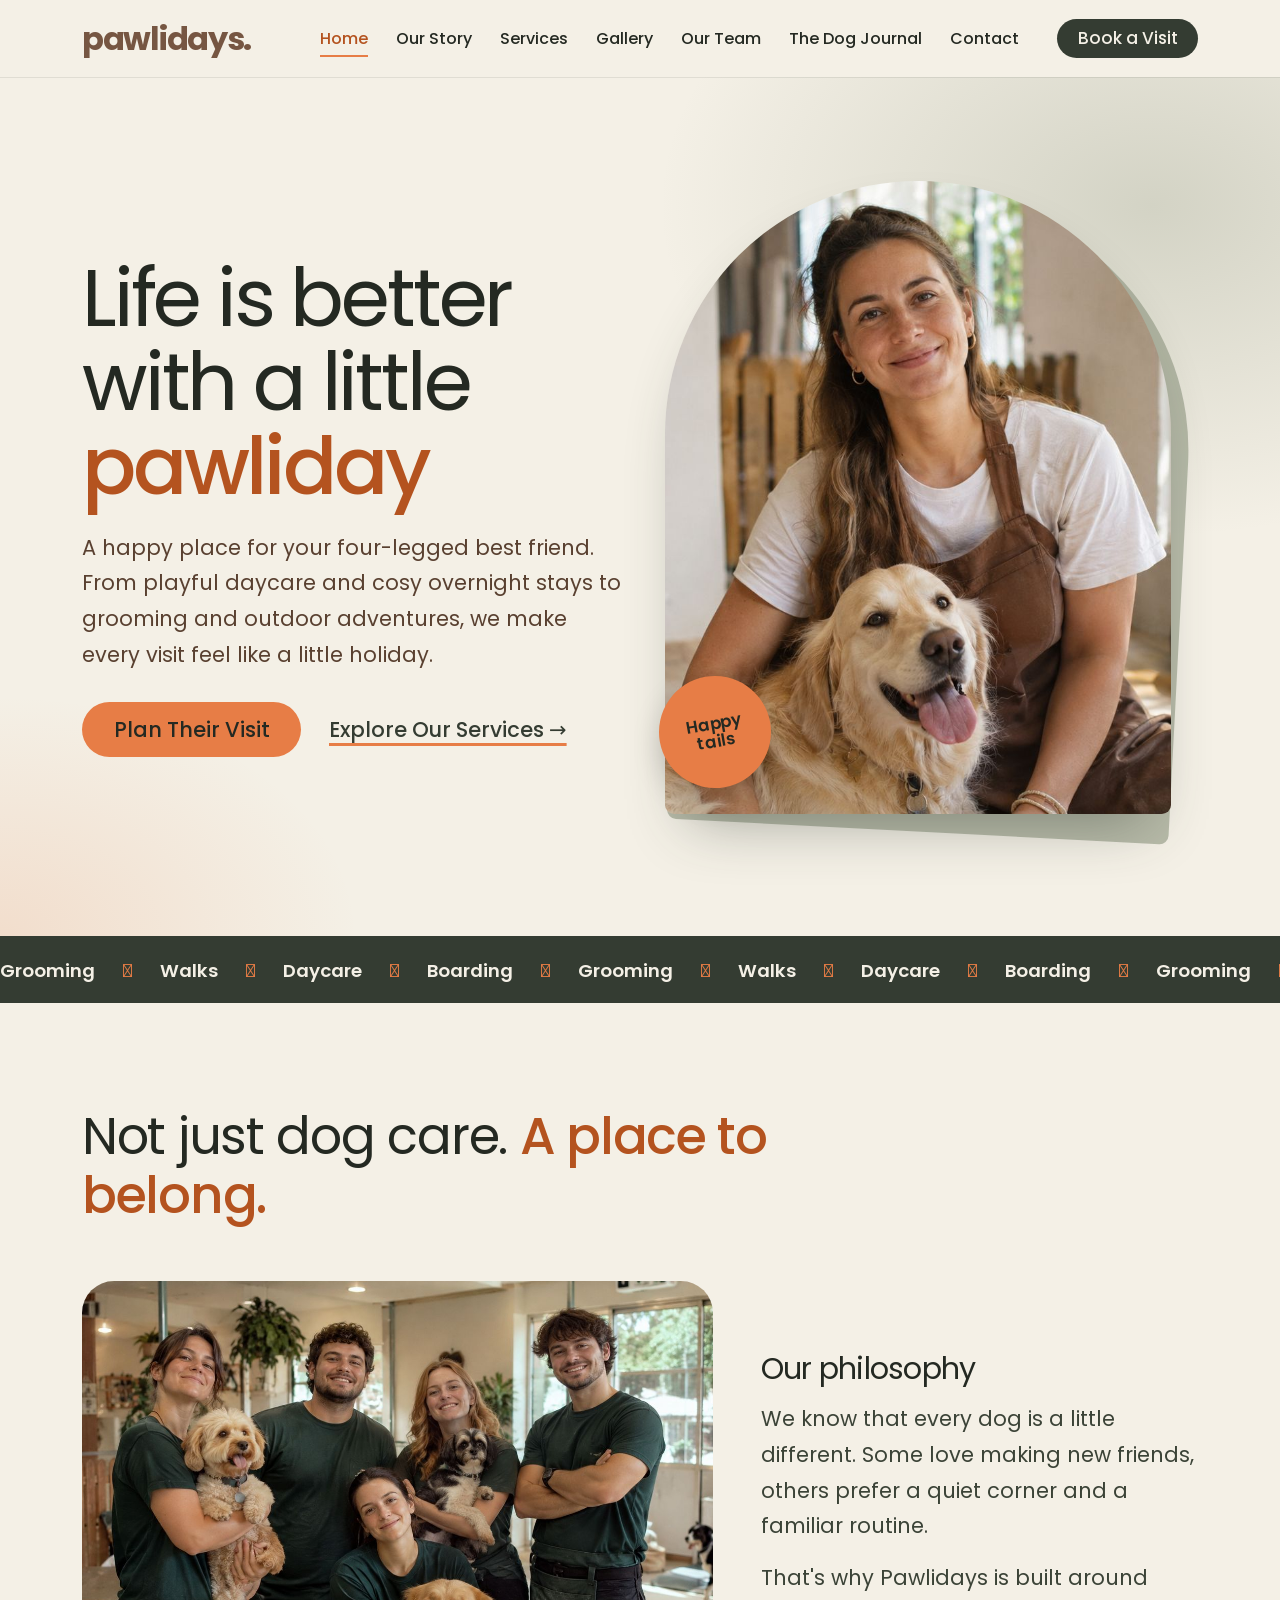
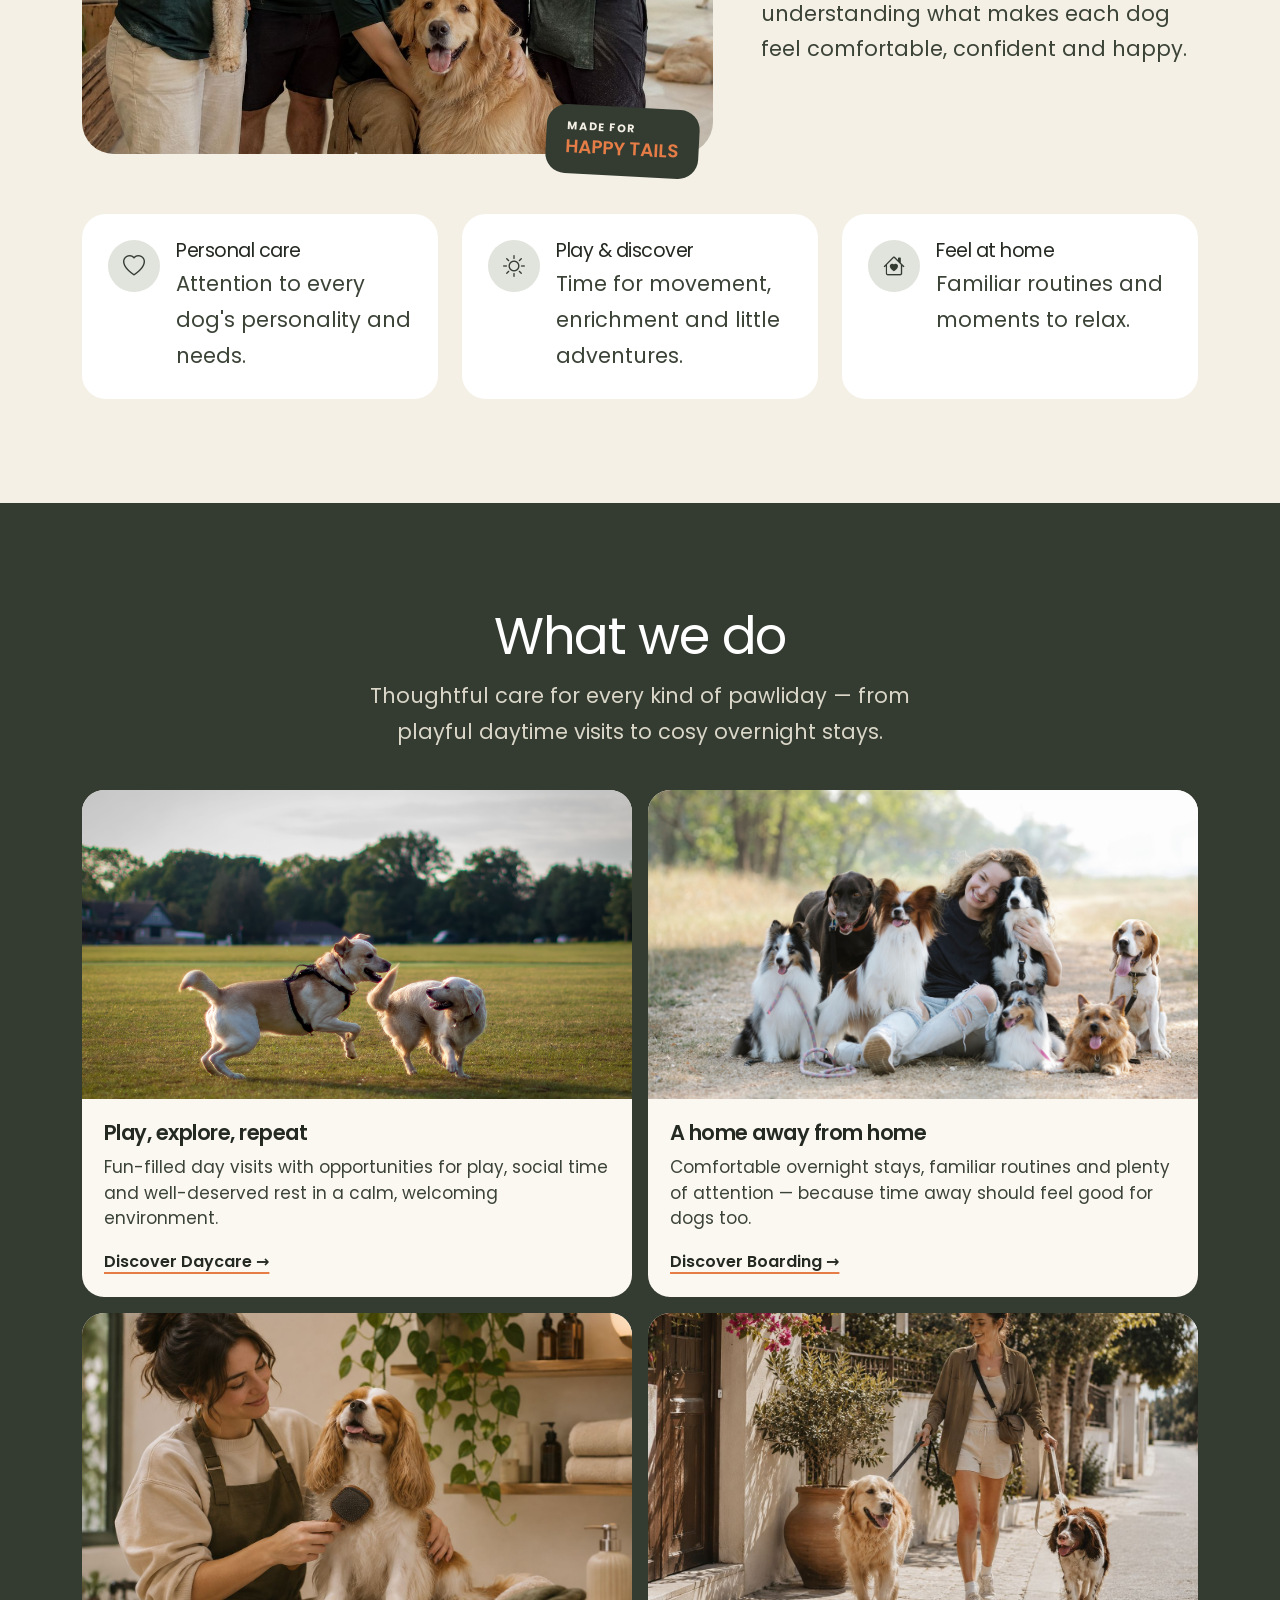
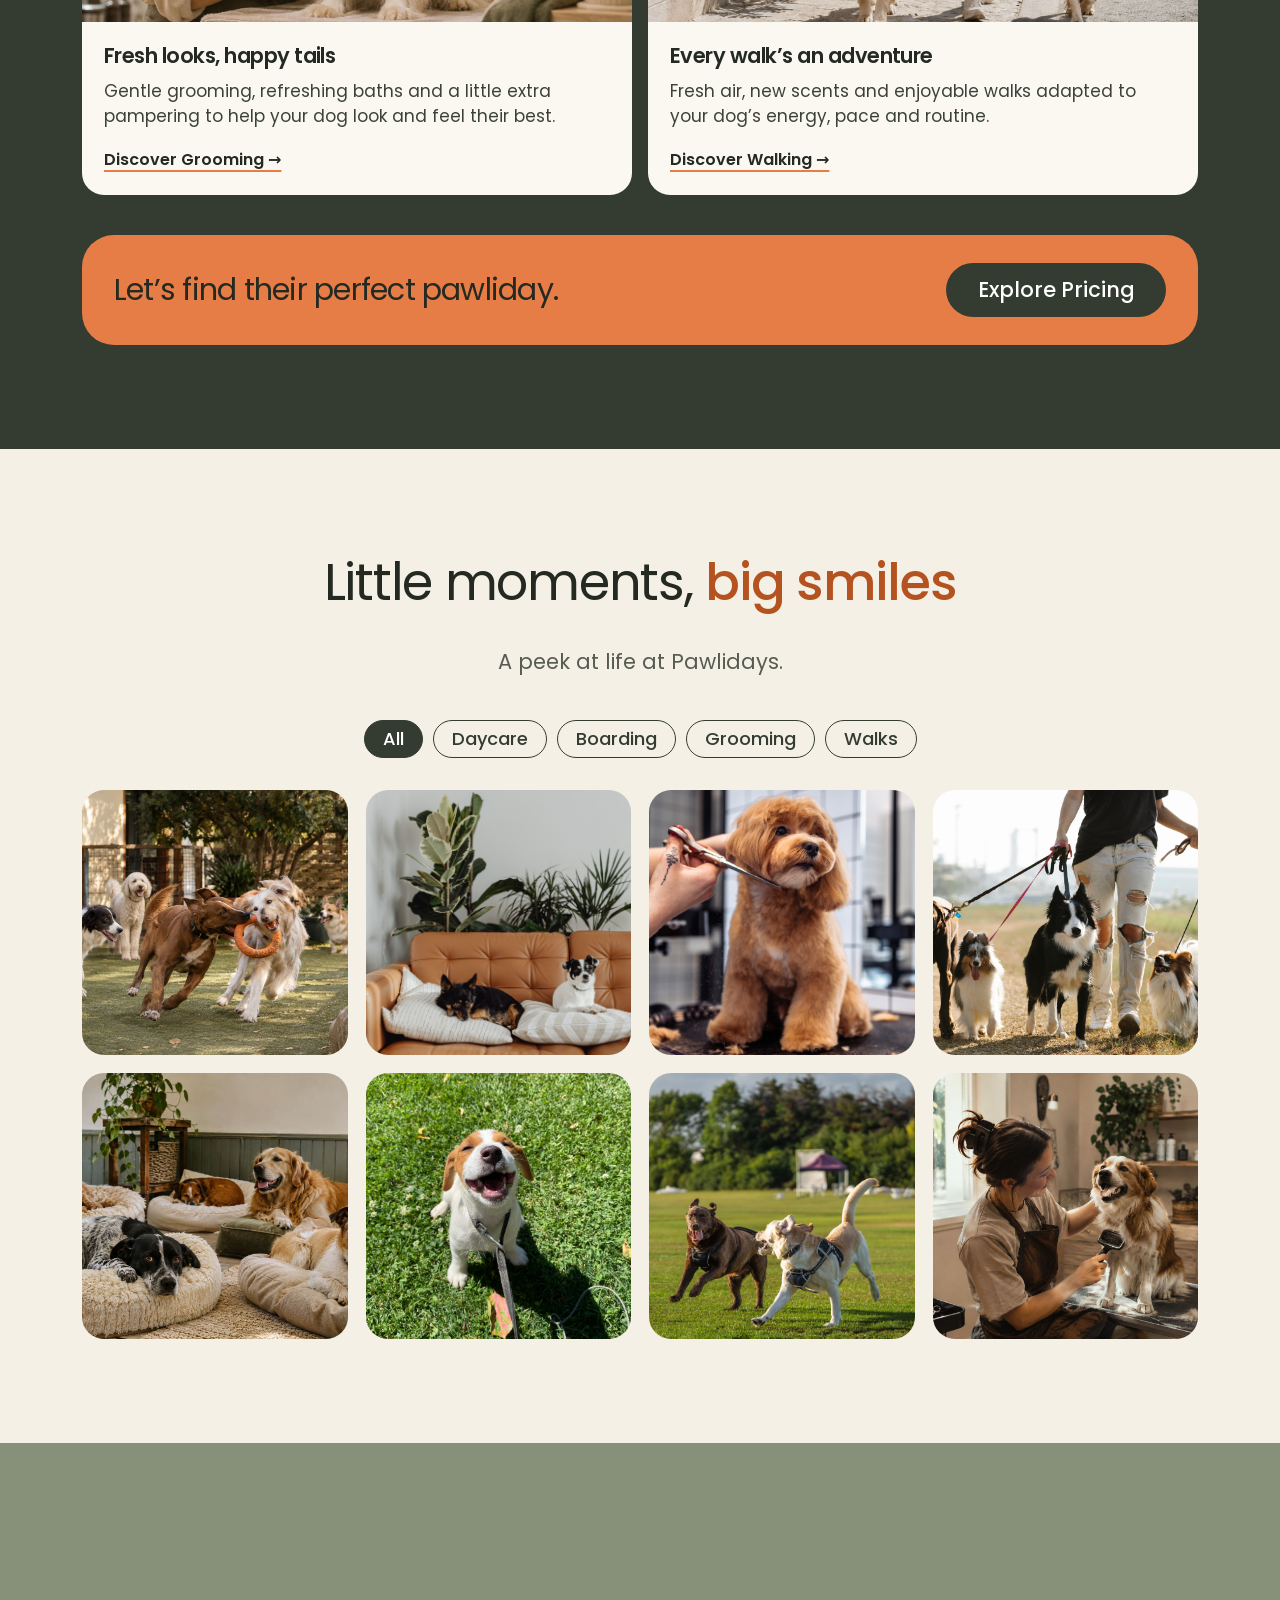
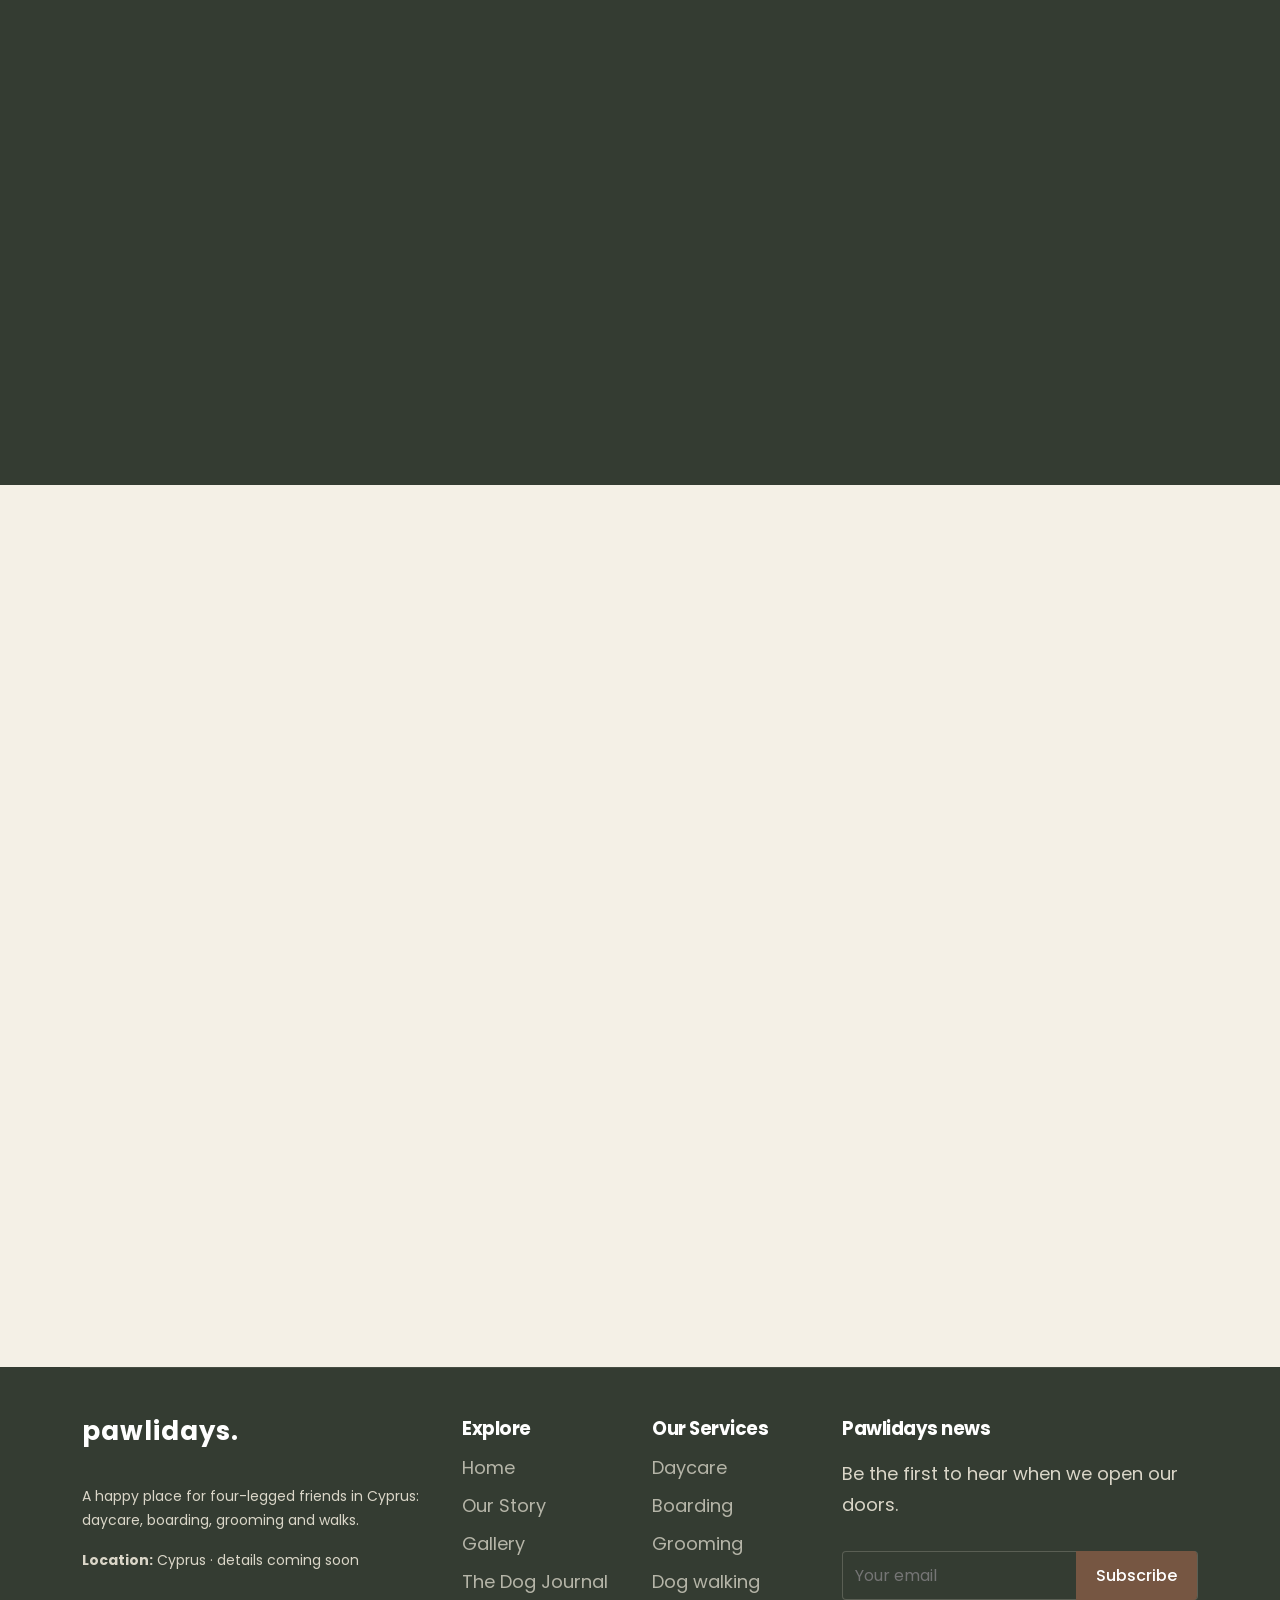
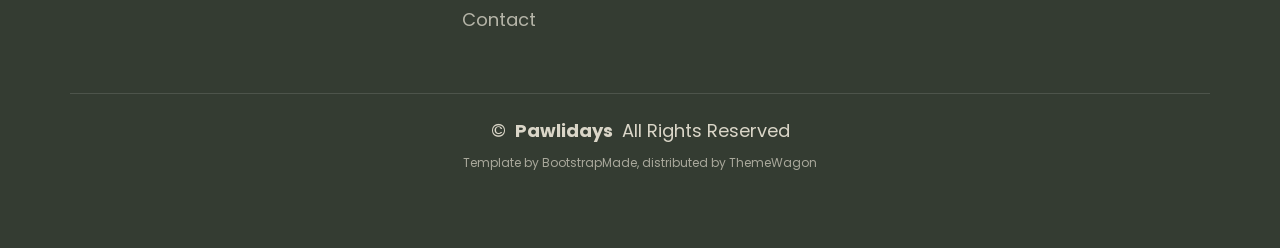
==== commit b0d8cf0a: "services page" ====
--- a/index.html
+++ b/index.html
@@ -231,13 +231,13 @@
   </div>
 
   <div class="container">
-    <div class="row g-4">
+     <div class="row g-3">
 
       <!-- Daycare -->
       <div class="col-lg-6" data-aos="fade-up">
         <article class="paw-service-card">
           <div class="paw-service-image">
-            <img loading="lazy" width="1400" height="934" src="assets/img/dogs_together.jpg" alt="Dog daycare at Pawlidays">
+            <img loading="lazy" width="1400" height="934" src="assets/img/playing.jpg" alt="Dog daycare at Pawlidays">
           </div>
 
           <div class="paw-service-content">
@@ -260,7 +260,7 @@
       <div class="col-lg-6" data-aos="fade-up" data-aos-delay="100">
         <article class="paw-service-card">
           <div class="paw-service-image">
-            <img loading="lazy" width="1400" height="934" src="assets/img/dog_sleeping.jpg" alt="Dog boarding at Pawlidays">
+            <img loading="lazy" width="1400" height="934" src="assets/img/dogs.jpg" alt="Dog boarding at Pawlidays">
           </div>
 
           <div class="paw-service-content">
@@ -330,8 +330,8 @@
         <h3>Let’s find their perfect pawliday.</h3>
       </div>
 
-      <a href="#contact" class="paw-services-cta">
-        Get in Touch
+      <a href="service-details.html" class="paw-services-cta">
+        Explore Pricing
       </a>
     </div>
   </div>
@@ -454,7 +454,7 @@
                 </div>
                 <p>
                   <i class="bi bi-quote quote-icon-left"></i>
-                  <span>“Bella absolutely loves her daycare days! She's always so excited when we arrive and comes home happy and ready for a nap. It's such a relief knowing she's having fun while I'm at work.”</span>
+                  <span>Bella absolutely loves her daycare days! She's always so excited when we arrive and comes home happy and ready for a nap. It's such a relief knowing she's having fun while I'm at work.</span>
                   <i class="bi bi-quote quote-icon-right"></i>
                 </p>
               </div>
@@ -469,7 +469,7 @@
                 </div>
                 <p>
                   <i class="bi bi-quote quote-icon-left"></i>
-                  <span>“Teddy came back looking adorable and smelling amazing! What I appreciated most was how patient and gentle everyone was with him. We'll definitely be coming back.”</span>
+                  <span>Teddy came back looking adorable and smelling amazing! What I appreciated most was how patient and gentle everyone was with him. We'll definitely be coming back.</span>
                   <i class="bi bi-quote quote-icon-right"></i>
                 </p>
               </div>
--- a/assets/css/main.css
+++ b/assets/css/main.css
@@ -1453,7 +1453,9 @@
 
 .testimonials .testimonial-item .testimonial-img {
   width: 90px;
-  border-radius: 50px;
+  height: 90px;
+  object-fit: cover;
+  border-radius: 100px;
   margin-right: 15px;
 }
 
@@ -2003,142 +2005,675 @@
 /*--------------------------------------------------------------
 # Service Details Section
 --------------------------------------------------------------*/
-.service-details .service-box {
-  background-color: var(--surface-color);
-  padding: 20px;
-  box-shadow: 0px 2px 20px rgba(0, 0, 0, 0.1);
-}
-
-.service-details .service-box+.service-box {
-  margin-top: 30px;
-}
-
-.service-details .service-box h4 {
-  font-size: 20px;
-  font-weight: 700;
-  border-bottom: 2px solid color-mix(in srgb, var(--default-color), transparent 92%);
-  padding-bottom: 15px;
-  margin-bottom: 15px;
-}
-
-.service-details .services-list {
-  background-color: var(--surface-color);
-}
-
-.service-details .services-list a {
-  color: color-mix(in srgb, var(--default-color), transparent 20%);
-  background-color: color-mix(in srgb, var(--default-color), transparent 96%);
+/* =========================================================
+   Pawlidays: services page (service-details.html)
+   Load AFTER main.css. Uses the variables defined in main.css
+   (--paw-orange, --paw-olive, --paw-text ...)
+   ========================================================= */
+.hl {
+  color: var(--paw-rust)
+}
+
+.sv-hero {
+  position: relative;
+  color: #fff;
+  min-height: clamp(440px, 60vw, 620px);
+  display: flex;
+  align-items: flex-end;
+  overflow: hidden;
+  border-radius: 0 0 40px 40px;
+  background: var(--paw-olive)
+}
+
+.sv-hero>img {
+  position: absolute;
+  inset: 0;
+  width: 100%;
+  height: 100%;
+  object-fit: cover;
+  object-position: 50% 40%
+}
+
+.sv-hero::after {
+  content: "";
+  position: absolute;
+  inset: 0;
+  background: linear-gradient(180deg, rgba(36, 41, 34, .3) 0%, rgba(36, 41, 34, .6) 40%, rgba(36, 41, 34, .92) 100%)
+}
+
+@media(min-width:992px) {
+  .sv-hero::after {
+    background: linear-gradient(90deg, rgba(36, 41, 34, .9) 0%, rgba(36, 41, 34, .6) 48%, rgba(36, 41, 34, .05) 100%)
+  }
+}
+
+.sv-hero .container {
+  position: relative;
+  z-index: 1;
+  padding-block: 40px 52px
+}
+
+.sv-hero .breadcrumbs {
+  padding: 0
+}
+
+.sv-hero .breadcrumbs ol {
+  display: flex;
+  flex-wrap: wrap;
+  gap: 8px;
+  list-style: none;
+  padding: 0;
+  margin: 0 0 18px;
+  font-size: 16px;
+  color: #fff
+}
+
+.sv-hero .breadcrumbs li+li::before {
+  content: "/";
+  padding-right: 8px;
+  color: var(--paw-tan)
+}
+
+.sv-hero h1 {
+  color: #fff;
+  font-size: clamp(2.1rem, 6vw, 4rem);
+  max-width: 13em;
+  margin-bottom: 16px
+}
+
+.sv-hero p {
+  max-width: 30em;
+  color: #EDE8DA
+}
+
+.sv-hero-link {
+  color: #fff;
+  font-weight: 600;
+  font-size: var(--paw-text);
+  text-decoration: underline;
+  text-decoration-color: var(--paw-orange);
+  text-decoration-thickness: 3px;
+  text-underline-offset: 6px
+}
+
+.sv-hero-link:hover {
+  color: var(--paw-orange)
+}
+
+.sv-pills {
+  display: flex;
+  flex-wrap: wrap;
+  gap: 10px;
+  margin-top: 30px
+}
+
+.sv-pills a {
+  background: rgba(255, 255, 255, .16);
+  -webkit-backdrop-filter: blur(8px);
+  backdrop-filter: blur(8px);
+  border: 1px solid rgba(255, 255, 255, .35);
+  color: #fff;
+  border-radius: 999px;
+  padding: .4em 1em;
+  font-size: 16px;
+  text-decoration: none;
+  line-height: 1.3
+}
+
+.sv-pills a:hover {
+  background: rgba(255, 255, 255, .28);
+  color: #fff
+}
+
+.sv-pills b {
+  color: var(--paw-orange);
+  font-weight: 600;
+  margin-left: .3em
+}
+
+.sv-tabs {
+  position: sticky;
+  top: 64px;
+  z-index: 90;
+  background: var(--paw-ivory);
+  border-bottom: 1px solid rgba(52, 60, 50, .1)
+}
+
+.sv-tabs nav {
+  display: flex;
+  gap: 8px;
+  overflow-x: auto;
+  padding: 12px 0;
+  scrollbar-width: none
+}
+
+.sv-tabs nav::-webkit-scrollbar {
+  display: none
+}
+
+.sv-tabs a {
+  flex: none;
+  padding: .35em 1em;
+  border-radius: 999px;
+  font-size: 16px;
+  font-weight: 500;
+  color: var(--paw-olive);
+  text-decoration: none;
+  border: 1.5px solid transparent;
+  white-space: nowrap
+}
+
+.sv-tabs a:hover {
+  border-color: var(--paw-olive)
+}
+
+.sv-tabs a.active {
+  background: var(--paw-olive);
+  color: #fff
+}
+
+.sv-steps {
+  display: grid;
+  gap: 16px;
+  grid-template-columns: 1fr
+}
+
+@media(min-width:768px) {
+  .sv-steps {
+    grid-template-columns: repeat(2, 1fr)
+  }
+}
+
+@media(min-width:1200px) {
+  .sv-steps {
+    grid-template-columns: repeat(4, 1fr)
+  }
+}
+
+.sv-step {
+  position: relative;
+  background: #fff;
+  border-radius: 28px;
+  padding: 30px 26px
+}
+
+.sv-step>i {
+  display: grid;
+  place-items: center;
+  width: 56px;
+  height: 56px;
+  border-radius: 50%;
+  background: rgba(231, 125, 70, .18);
+  color: var(--paw-rust);
+  font-size: 26px;
+  margin-bottom: 16px
+}
+
+.sv-stepn {
+  position: absolute;
+  top: 22px;
+  right: 26px;
+  font-weight: 600;
+  color: rgba(52, 60, 50, .25);
+  font-size: 1.6rem
+}
+
+.sv-step h3 {
+  font-size: 1.25rem;
+  margin-bottom: 8px
+}
+
+.sv-step p {
+  margin: 0;
+  font-size: max(16px, calc(var(--paw-text) - 3px))
+}
+
+.sv-sizes {
+  display: flex;
+  flex-wrap: wrap;
+  justify-content: center;
+  gap: 12px;
+  margin-top: 28px
+}
+
+.sv-sizes div {
+  background: var(--paw-olive);
+  color: #fff;
+  border-radius: 999px;
+  padding: .45em 1.2em .45em .5em;
   display: flex;
   align-items: center;
-  padding: 12px 15px;
-  margin-top: 15px;
-  transition: 0.3s;
-}
-
-.service-details .services-list a:first-child {
-  margin-top: 0;
-}
-
-.service-details .services-list a i {
-  font-size: 21px;
-  margin-right: 8px;
-  color: var(--accent-color);
-}
-
-.service-details .services-list a.active {
-  color: var(--contrast-color);
-  background-color: var(--accent-color);
-}
-
-.service-details .services-list a.active i {
-  color: var(--contrast-color);
-}
-
-.service-details .services-list a:hover {
-  background-color: color-mix(in srgb, var(--accent-color), transparent 95%);
-  color: var(--accent-color);
-}
-
-.service-details .download-catalog a {
-  color: var(--default-color);
+  gap: .6em;
+  font-size: 16px
+}
+
+.sv-sizes b {
+  display: grid;
+  place-items: center;
+  width: 2em;
+  height: 2em;
+  border-radius: 50%;
+  background: var(--paw-orange);
+  color: var(--paw-ink)
+}
+
+.sv-sizes span {
+  opacity: .75
+}
+
+.sv-card {
+  display: grid;
+  background: #fff;
+  border-radius: 36px;
+  overflow: hidden;
+  margin-bottom: 48px;
+  scroll-margin-top: 130px
+}
+
+@media(min-width:992px) {
+  .sv-card {
+    grid-template-columns: 5fr 7fr
+  }
+
+  .sv-card:nth-child(even) .sv-media {
+    order: 2
+  }
+
+  .sv-media img {
+    height: 100%
+  }
+}
+
+.sv-media img {
+  width: 100%;
+  aspect-ratio: 16/10;
+  object-fit: cover;
+  display: block
+}
+
+@media(min-width:992px) {
+  .sv-media {
+    position: relative
+  }
+
+  .sv-media img {
+    position: absolute;
+    inset: 0;
+    aspect-ratio: auto
+  }
+}
+
+.sv-body {
+  padding: clamp(28px, 5vw, 64px)
+}
+
+.sv-top {
   display: flex;
+  justify-content: space-between;
   align-items: center;
-  padding: 10px 0;
-  transition: 0.3s;
-  border-top: 1px solid color-mix(in srgb, var(--default-color), transparent 90%);
-}
-
-.service-details .download-catalog a:first-child {
-  border-top: 0;
-  padding-top: 0;
-}
-
-.service-details .download-catalog a:last-child {
-  padding-bottom: 0;
-}
-
-.service-details .download-catalog a i {
-  font-size: 24px;
-  margin-right: 8px;
-  color: var(--accent-color);
-}
-
-.service-details .download-catalog a:hover {
-  color: var(--accent-color);
-}
-
-.service-details .help-box {
-  background-color: var(--accent-color);
-  color: var(--contrast-color);
-  margin-top: 30px;
-  padding: 30px 15px;
-}
-
-.service-details .help-box .help-icon {
-  font-size: 48px;
-}
-
-.service-details .help-box h4,
-.service-details .help-box a {
-  color: var(--contrast-color);
-}
-
-.service-details .services-img {
-  margin-bottom: 20px;
-}
-
-.service-details h3 {
-  font-size: 26px;
-  font-weight: 700;
-}
-
-.service-details p {
-  font-size: 21px;
-}
-
-.service-details ul {
+  gap: 12px;
+  margin-bottom: 22px
+}
+
+.sv-num {
+  font-weight: 600;
+  color: var(--paw-rust);
+  letter-spacing: .1em
+}
+
+.sv-from {
+  background: var(--paw-orange);
+  color: var(--paw-ink);
+  padding: .3em 1em;
+  border-radius: 999px;
+  font-weight: 600;
+  font-size: 16px
+}
+
+.sv-from small {
+  font-weight: 500;
+  font-size: inherit;
+  opacity: .75
+}
+
+.sv-body h2 {
+  font-size: clamp(1.8rem, 4vw, 2.6rem);
+  margin-bottom: 10px
+}
+
+.sv-body p {
+  line-height: 1.75
+}
+
+.sv-tag {
+  color: var(--paw-rust);
+  font-weight: 500;
+  margin-bottom: 22px
+}
+
+.sv-two {
+  display: grid;
+  gap: 32px;
+  margin: 36px 0 40px
+}
+
+@media(min-width:768px) {
+  .sv-two {
+    grid-template-columns: 1fr 1fr;
+    gap: 48px
+  }
+}
+
+.sv-body h4 {
+  font-size: 15px;
+  text-transform: uppercase;
+  letter-spacing: .1em;
+  color: var(--paw-brown);
+  margin-bottom: 18px
+}
+
+.sv-list {
   list-style: none;
   padding: 0;
-  font-size: 21px;
-}
-
-.service-details ul li {
-  padding: 5px 0;
+  margin: 0
+}
+
+.sv-list li {
   display: flex;
+  gap: 12px;
+  align-items: flex-start;
+  padding: 9px 0;
+  font-size: max(16px, calc(var(--paw-text) - 3px));
+  line-height: 1.6
+}
+
+.sv-list i {
+  color: var(--paw-rust);
+  margin-top: .15em
+}
+
+.sv-list.know i {
+  color: var(--paw-sage)
+}
+
+.sv-prices {
+  margin: 0 0 40px;
+  background: var(--paw-ivory);
+  border-radius: 28px;
+  padding: 30px 30px 14px
+}
+
+.price-row {
+  display: grid;
+  gap: 14px;
+  padding: 22px 0;
+  border-top: 1px solid rgba(52, 60, 50, .12)
+}
+
+.sv-prices h4+.price-row {
+  border-top: 0
+}
+
+@media(min-width:768px) {
+  .price-row {
+    grid-template-columns: 1fr 1.4fr;
+    align-items: center
+  }
+}
+
+.price-name strong {
+  display: block;
+  font-weight: 600;
+  line-height: 1.3
+}
+
+.price-name span {
+  display: block;
+  margin-top: 4px;
+  font-size: 15px;
+  opacity: .75
+}
+
+.price-chips {
+  display: grid;
+  grid-template-columns: repeat(3, 1fr);
+  gap: 8px
+}
+
+.price-chips div {
+  background: #fff;
+  border-radius: 16px;
+  padding: 8px 4px;
+  text-align: center;
+  line-height: 1.2
+}
+
+.price-chips small {
+  display: block;
+  font-size: 13px;
+  font-weight: 600;
+  color: var(--paw-brown);
+  letter-spacing: .1em
+}
+
+.price-chips b {
+  font-size: 1.15rem;
+  font-weight: 600;
+  color: var(--paw-ink)
+}
+
+.sv-est-section {
+  background: var(--paw-sage)
+}
+
+.sv-est-section .section-title h2,
+.sv-est-section .section-title p {
+  color: var(--paw-ink)
+}
+
+.sv-est {
+  display: grid;
+  gap: 20px
+}
+
+@media(min-width:992px) {
+  .sv-est {
+    grid-template-columns: 1.1fr 1fr
+  }
+}
+
+.sv-form {
+  background: var(--paw-cream);
+  border-radius: 32px;
+  padding: clamp(22px, 4vw, 40px);
+  display: grid;
+  gap: 18px;
+  align-content: start
+}
+
+.sv-field label {
+  display: block;
+  font-weight: 600;
+  margin-bottom: 6px;
+  font-size: max(16px, calc(var(--paw-text) - 3px))
+}
+
+.sv-field select,
+.sv-field input {
+  width: 100%;
+  border: 1.5px solid #d8d3c3;
+  border-radius: 14px;
+  padding: .6em .9em;
+  font: inherit;
+  font-size: max(16px, calc(var(--paw-text) - 2px));
+  background: #fff;
+  color: var(--paw-ink)
+}
+
+.sv-field select:focus,
+.sv-field input:focus {
+  border-color: var(--paw-orange);
+  outline: 0;
+  box-shadow: 0 0 0 4px rgba(231, 125, 70, .22)
+}
+
+.sv-check {
+  display: flex;
+  gap: 12px;
   align-items: center;
-}
-
-.service-details ul i {
-  font-size: 20px;
-  margin-right: 8px;
-  color: var(--accent-color);
-}
-
-/*--------------------------------------------------------------
-# Starter Section Section
---------------------------------------------------------------*/
-.starter-section {
-  /* Add your styles here */
+  cursor: pointer;
+  font-size: max(16px, calc(var(--paw-text) - 3px))
+}
+
+.sv-check input {
+  width: 22px;
+  height: 22px;
+  accent-color: var(--paw-orange);
+  flex: none
+}
+
+.sv-check.is-off {
+  opacity: .4;
+  cursor: not-allowed
+}
+
+.sv-result {
+  background: var(--paw-olive);
+  color: #EDE8DA;
+  border-radius: 32px;
+  padding: clamp(24px, 4vw, 40px);
+  display: flex;
+  flex-direction: column
+}
+
+.sv-result-label {
+  margin: 0;
+  font-size: 16px;
+  text-transform: uppercase;
+  letter-spacing: .1em;
+  color: var(--paw-tan)
+}
+
+.sv-total {
+  font-size: clamp(3rem, 9vw, 4.6rem);
+  font-weight: 700;
+  color: #fff;
+  line-height: 1.1;
+  margin: 4px 0 14px;
+  letter-spacing: -.03em
+}
+
+.sv-result ul {
+  list-style: none;
+  padding: 0;
+  margin: 0 0 16px;
+  border-top: 1px solid rgba(255, 255, 255, .18);
+  flex: 1
+}
+
+.sv-result li {
+  display: flex;
+  justify-content: space-between;
+  gap: 16px;
+  padding: 10px 0;
+  border-bottom: 1px solid rgba(255, 255, 255, .12);
+  font-size: max(16px, calc(var(--paw-text) - 3px))
+}
+
+.sv-result li b {
+  font-weight: 600;
+  color: #fff;
+  white-space: nowrap
+}
+
+.sv-note {
+  font-size: 15px !important;
+  opacity: .8;
+  margin: 0 0 18px
+}
+
+.sv-result .paw-primary-button {
+  align-self: stretch
+}
+
+.sv-deals {
+  display: grid;
+  gap: 14px;
+  margin-top: 20px;
+  grid-template-columns: 1fr
+}
+
+@media(min-width:576px) {
+  .sv-deals {
+    grid-template-columns: repeat(2, 1fr)
+  }
+}
+
+@media(min-width:1200px) {
+  .sv-deals {
+    grid-template-columns: repeat(4, 1fr)
+  }
+}
+
+.sv-deals div {
+  background: rgba(251, 248, 242, .9);
+  border-radius: 24px;
+  padding: 22px
+}
+
+.sv-deals i {
+  font-size: 26px;
+  color: var(--paw-rust)
+}
+
+.sv-deals h3 {
+  font-size: 1.1rem;
+  margin: 10px 0 4px
+}
+
+.sv-deals p {
+  margin: 0;
+  font-size: max(16px, calc(var(--paw-text) - 3px));
+  line-height: 1.5
+}
+
+.sv-est-section>.container>.sv-note {
+  color: var(--paw-ink);
+  opacity: .8
+}
+
+@media(min-width:992px) {
+  .sv-card:nth-child(even) {
+    grid-template-columns: 7fr 5fr
+  }
+}
+
+.sv-pills a {
+  background: rgba(36, 41, 34, .6);
+  border-color: rgba(255, 255, 255, .3)
+}
+
+.sv-pills a:hover {
+  background: rgba(36, 41, 34, .8)
+}
+
+@media(max-width:575px) {
+  .sv-body {
+    padding: 26px 22px 30px
+  }
+
+  .sv-prices {
+    padding: 22px 18px 8px
+  }
+
+  .sv-two {
+    gap: 26px;
+    margin: 30px 0 32px
+  }
+
+  .sv-card {
+    margin-bottom: 32px
+  }
 }
 
 /*--------------------------------------------------------------
@@ -3289,64 +3824,85 @@
   color: #DAD6C8
 }
 
+
+/* Compact service cards */
+
 .paw-service-card {
   background: var(--paw-cream);
-  border-radius: 32px;
+  border-radius: 22px;
   overflow: hidden;
   height: 100%;
   display: flex;
   flex-direction: column;
-  transition: transform .35s
+  transition: transform .35s;
 }
 
 .paw-service-card:hover {
-  transform: translateY(-6px)
-}
+  transform: translateY(-4px);
+}
+
+/* Images */
 
 .paw-service-image {
-  overflow: hidden
+  overflow: hidden;
 }
 
 .paw-service-image img {
   width: 100%;
-  aspect-ratio: 16/10;
+  aspect-ratio: 16 / 9;
+  height: auto;
   object-fit: cover;
   display: block;
-  transition: transform .6s
+  transition: transform .6s;
 }
 
 .paw-service-card:hover img {
-  transform: scale(1.05)
-}
+  transform: scale(1.03);
+}
+
+/* Text area */
 
 .paw-service-content {
-  padding: 26px 28px 30px;
+  padding: 20px 22px 22px;
   display: flex;
   flex-direction: column;
   flex: 1;
-  color: var(--default-color)
-}
+  color: var(--default-color);
+}
+
+/* Card titles */
 
 .paw-service-content h3 {
-  font-size: 1.65rem
-}
+  font-size: 21px;
+  font-weight: 600;
+  line-height: 1.3;
+  margin-bottom: 9px;
+}
+
+/* Card descriptions */
 
 .paw-service-content p {
-  flex: 1
-}
+  font-size: 17px;
+  line-height: 1.5;
+  margin-bottom: 16px;
+  flex: 1;
+}
+
+/* Discover links */
 
 .paw-service-link {
-  font-weight: 700;
+  font-size: 16px;
+  font-weight: 600;
   color: var(--paw-ink);
   text-decoration: underline;
   text-decoration-color: var(--paw-orange);
-  text-decoration-thickness: 3px;
-  text-underline-offset: 6px;
-  align-self: flex-start
+  text-decoration-thickness: 2px;
+  text-underline-offset: 5px;
+  align-self: flex-start;
 }
 
 .paw-service-link::after {
-  content: " →"
+  content: " →";
 }
 
 .paw-services-footer {
@@ -3459,7 +4015,7 @@
 
 .testimonials .section-title h2,
 .testimonials .section-title p {
-  color:#ffffff;
+  color: #ffffff;
 }
 
 .testimonials .swiper-slide {
@@ -3937,10 +4493,6 @@
 .paw-services-heading h2,
 .paw-inside h2 {
   font-size: clamp(1.9rem, 4.6vw, 3.2rem)
-}
-
-.paw-service-content h3 {
-  font-size: clamp(1.35rem, 2.4vw, 1.7rem)
 }
 
 .paw-inside-content h3 {
@@ -3989,7 +4541,6 @@
 .php-email-form button[type=submit],
 .paw-nav-button,
 .paw-secondary-link,
-.paw-service-link,
 .footer .newsletter-form input[type=submit],
 .paw-filters button {
   font-size: var(--paw-text);
